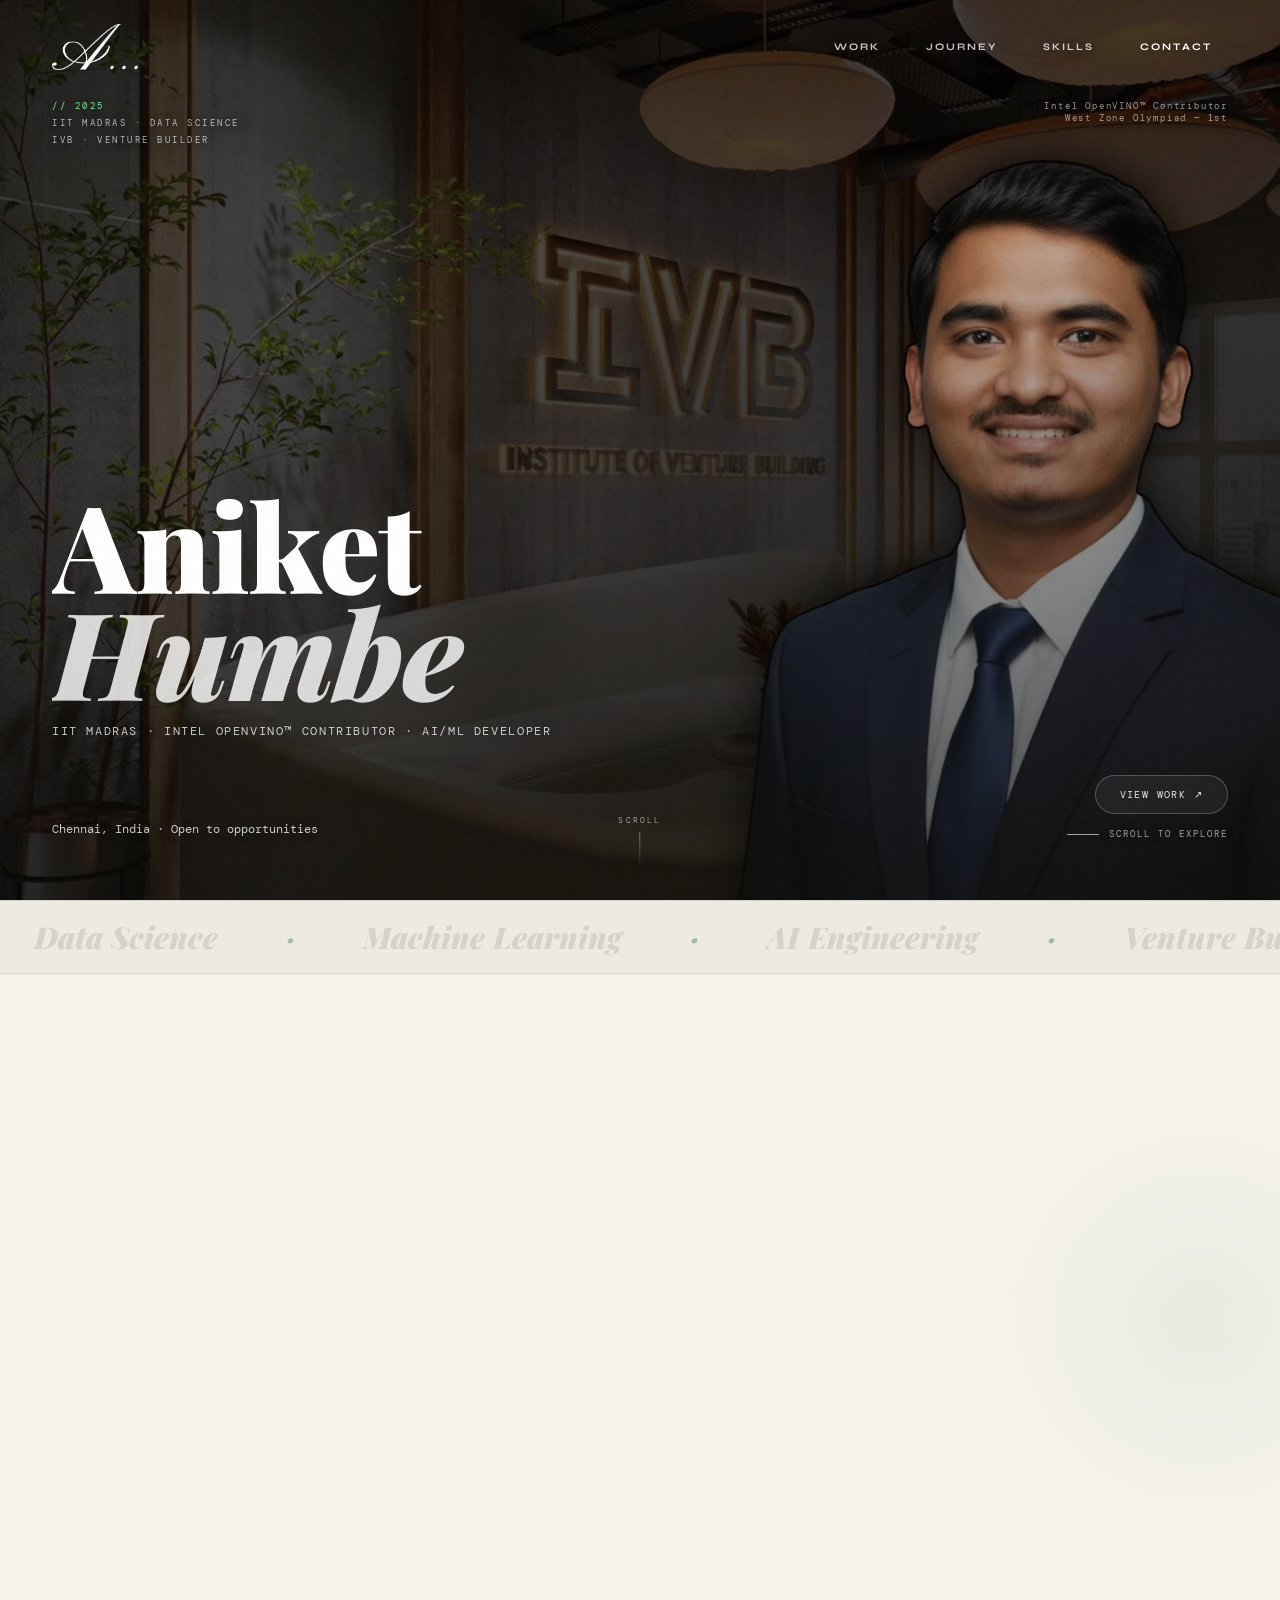
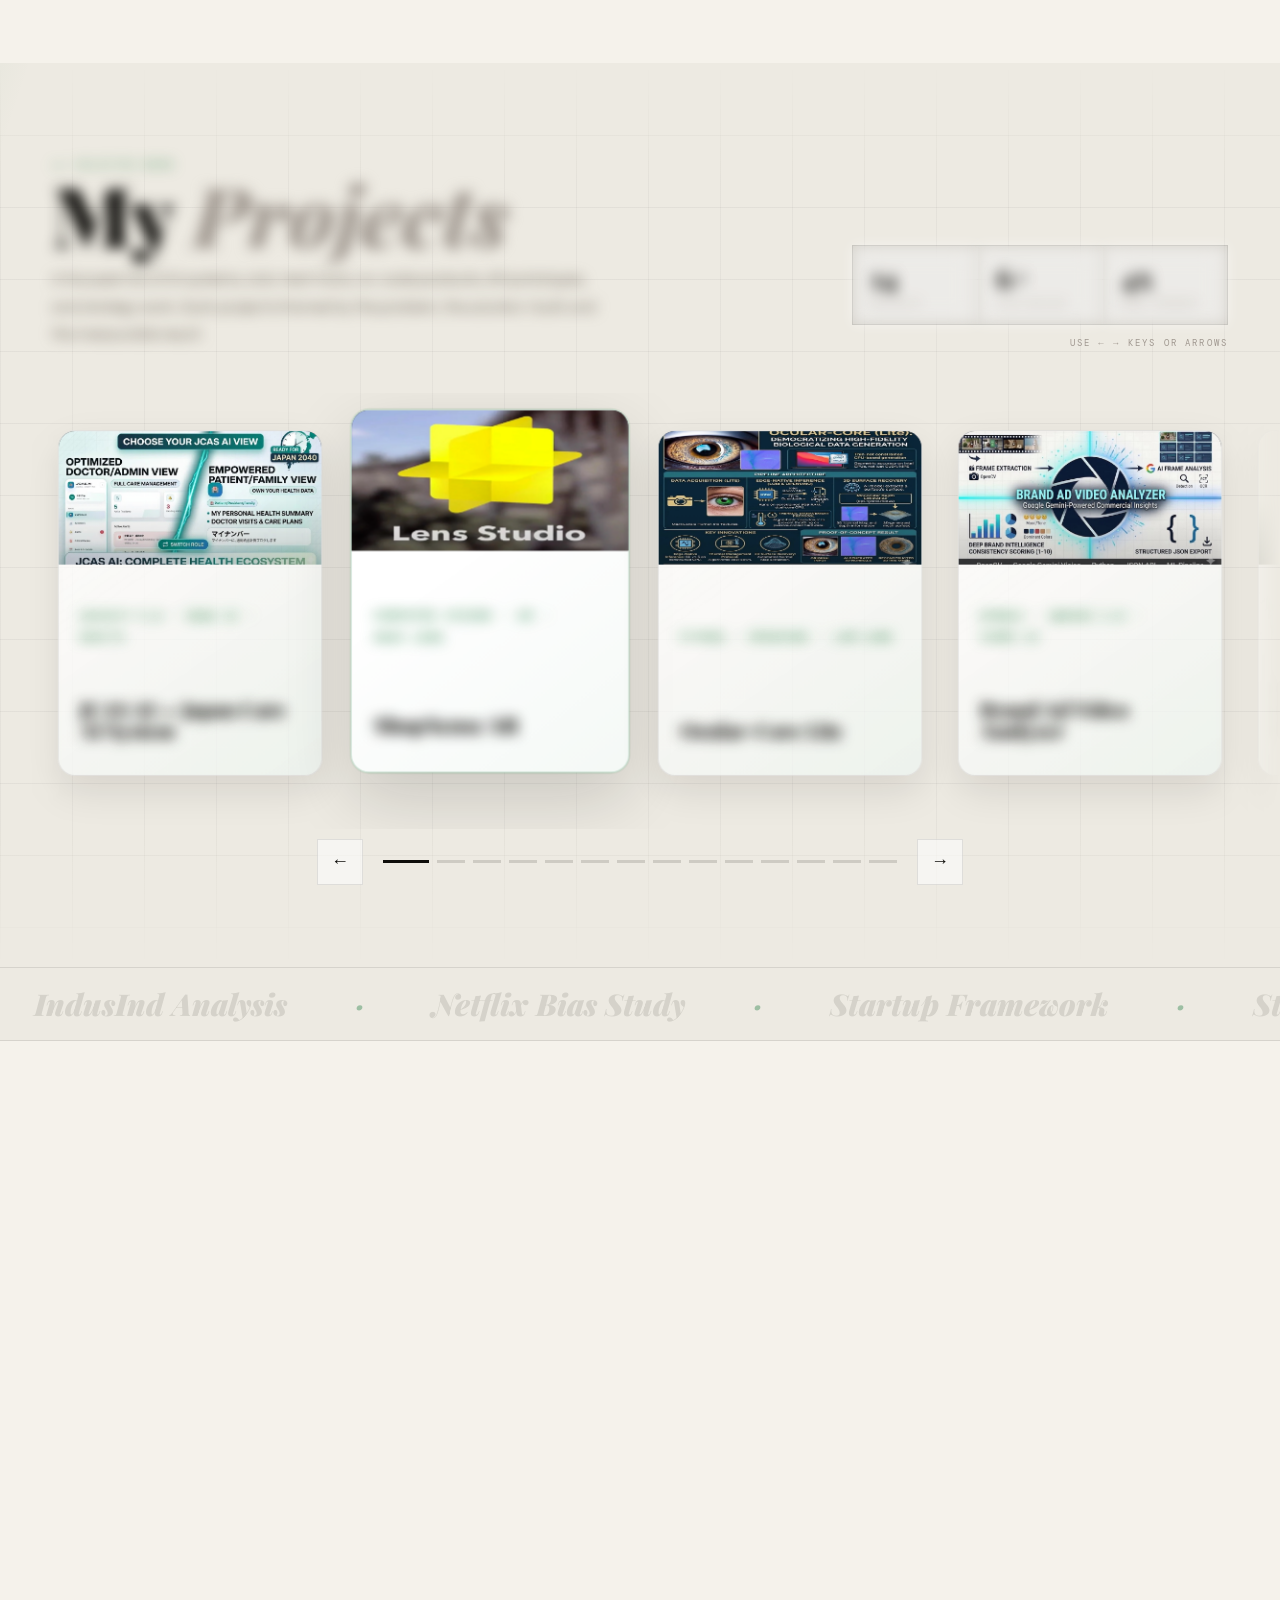
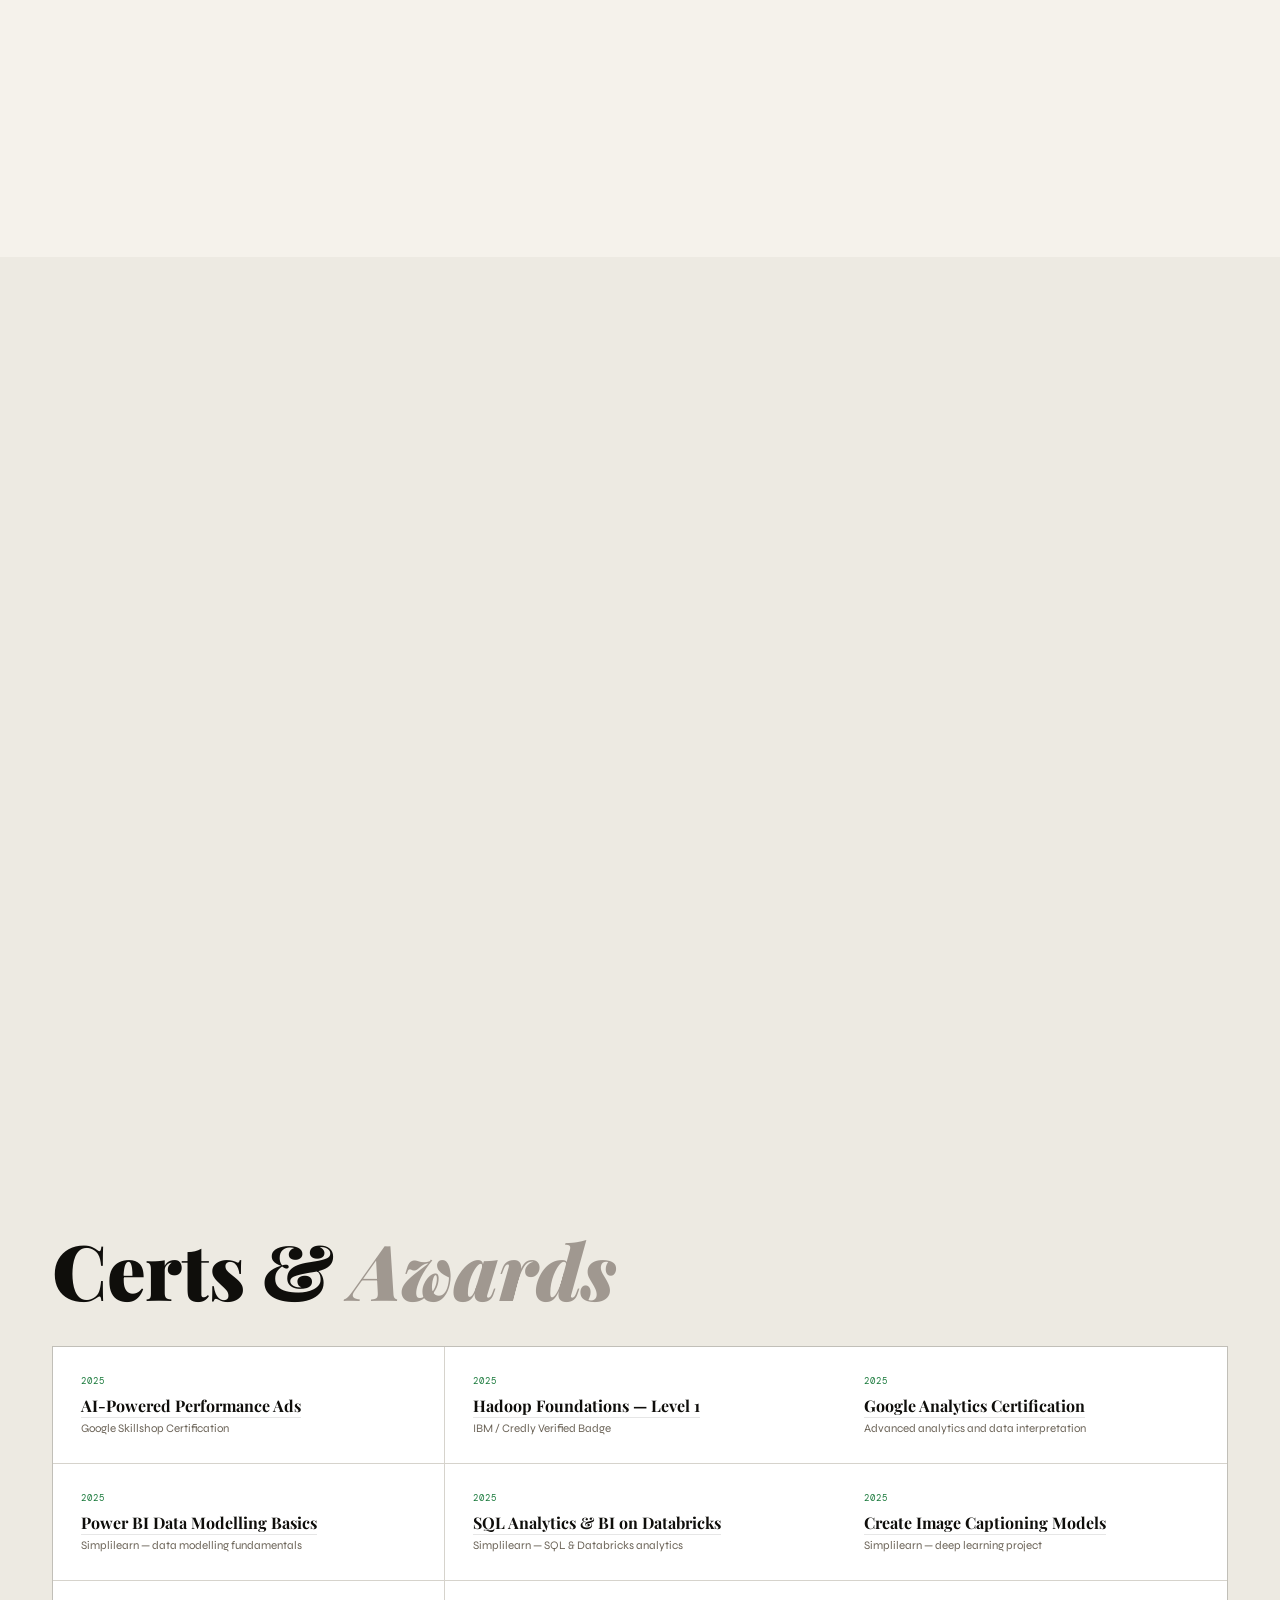
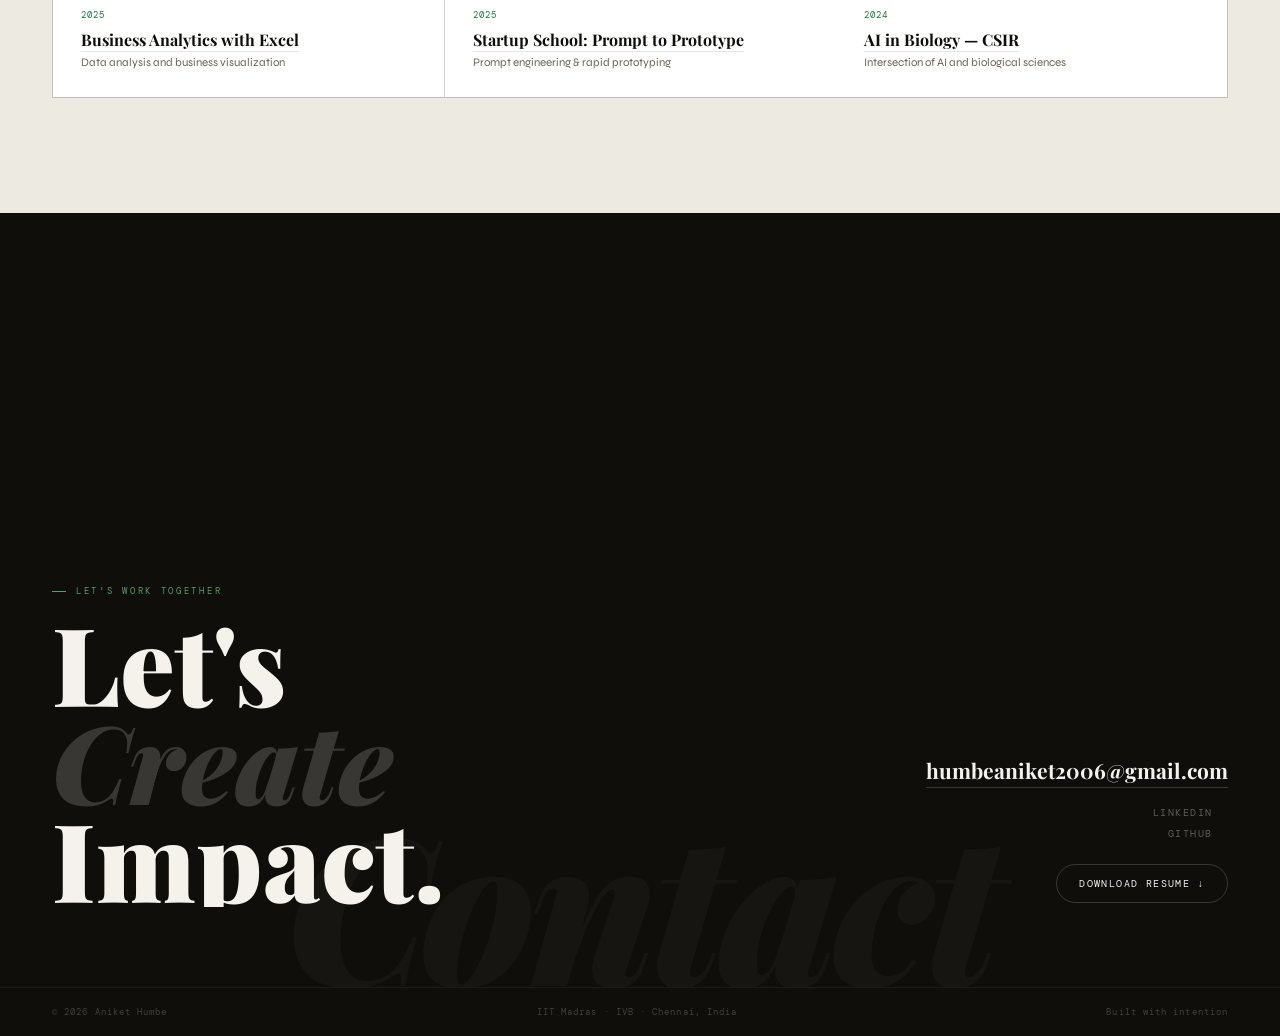
==== index.html @ 3e1cd05e "Update hero to static image" ====
<!DOCTYPE html>
<html lang="en">
<head>
<meta charset="UTF-8"/>
<meta name="viewport" content="width=device-width, initial-scale=1.0"/>
<title>Aniket Humbe — AI/ML Developer</title>
<meta name="google-site-verification" content="29sN_veCHmu4bzgcG_2Z8W852dv-bRSHNLs8kkPaf7M" />
<meta name="description" content="Aniket Humbe — AI/ML developer and Data Science student at IIT Madras, Intel OpenVINO contributor, building edge AI, computer vision, and full-stack systems. Portfolio of 14+ live projects including JCAS AI, Ocular-Core Lite, and CareCore.">
<link rel="canonical" href="https://humbeaniket2006-max.github.io/my-portfolio/">
<meta property="og:type" content="website">
<meta property="og:title" content="Aniket Humbe — AI/ML Developer">
<meta property="og:description" content="IIT Madras · Intel OpenVINO™ Contributor · AI/ML Developer building edge AI, computer vision, and full-stack systems.">
<meta property="og:image" content="https://humbeaniket2006-max.github.io/my-portfolio/assets/logo.png">
<meta property="og:url" content="https://humbeaniket2006-max.github.io/my-portfolio/">
<meta property="og:site_name" content="Aniket Humbe">
<meta name="twitter:card" content="summary_large_image">
<meta name="twitter:title" content="Aniket Humbe — AI/ML Developer">
<meta name="twitter:description" content="IIT Madras · Intel OpenVINO™ Contributor · AI/ML Developer.">
<meta name="twitter:image" content="https://humbeaniket2006-max.github.io/my-portfolio/assets/logo.png">
<link rel="icon" type="image/png" href="assets/logo.png"/>
<link rel="preconnect" href="https://fonts.googleapis.com"/>
<link rel="preconnect" href="https://fonts.gstatic.com" crossorigin/>
<link href="https://fonts.googleapis.com/css2?family=Playfair+Display:ital,wght@0,400;0,700;0,900;1,400;1,700;1,900&family=Syne:wght@300;400;600;700;800&family=DM+Mono:wght@300;400&display=swap" rel="stylesheet"/>
<meta name="google-site-verification" content="29sN_veCHmu4bzgcG_2Z8W852dv-bRSHNLs8kkPaf7M" />
  <style>
*,*::before,*::after{margin:0;padding:0;box-sizing:border-box}
:root{
  --bg:#f5f2eb; --bg2:#edeae2; --fg:#0f0e0b;
  --muted:#6b6357; --muted2:#a09890;
  --accent:#1a7a3c;
  --border:rgba(15,14,11,.1); --card:#fff;
  --serif:'Playfair Display',serif;
  --sans:'Syne',sans-serif;
  --mono:'DM Mono',monospace;
}
html{background:var(--bg);scroll-behavior:smooth}
body{background:var(--bg);color:var(--fg);font-family:var(--sans);-webkit-font-smoothing:antialiased;overflow-x:hidden}
body.loading{overflow:hidden}
a{text-decoration:none;color:inherit}

/* ── CURSOR ── */
#cur-dot{position:fixed;width:7px;height:7px;background:var(--fg);border-radius:50%;pointer-events:none;z-index:9999;transform:translate(-50%,-50%);transition:background .2s,transform .2s}
@media(hover:none),(pointer:coarse){#cur-dot,#cur-ring{display:none}}
#cur-ring{position:fixed;width:36px;height:36px;border:1.5px solid rgba(15,14,11,.22);border-radius:50%;pointer-events:none;z-index:9998;transform:translate(-50%,-50%);transition:width .3s,height .3s,border-color .3s,background .3s}
body.hov #cur-ring{width:56px;height:56px;border-color:rgba(26,122,60,.45);background:rgba(26,122,60,.05)}
body.hov #cur-dot{transform:translate(-50%,-50%) scale(1.4);background:var(--accent)}

/* ── PRELOADER ── */
#preloader{position:fixed;inset:0;z-index:10000;background:var(--fg);display:flex;flex-direction:column;align-items:center;justify-content:center;gap:0}
.pl-name{font-family:var(--serif);font-style:italic;font-size:clamp(38px,6vw,72px);font-weight:900;color:var(--bg);letter-spacing:.02em;animation:pfade .5s .15s both}
.pl-bar-wrap{width:180px;height:1px;background:rgba(245,242,235,.15);margin-top:20px;overflow:hidden;animation:pfade .4s .5s both}
.pl-bar{height:100%;background:var(--bg);width:0%;transition:width .04s linear}
.pl-pct{font-family:var(--mono);font-size:10px;color:rgba(245,242,235,.35);letter-spacing:.25em;margin-top:12px;animation:pfade .4s .6s both}
.pl-wipe{position:absolute;inset:0;background:var(--bg);transform:scaleY(0);transform-origin:bottom}
@keyframes pfade{from{opacity:0;transform:translateY(8px)}to{opacity:1;transform:none}}

/* ── NAV ── */
#nav{position:fixed;top:0;left:0;right:0;z-index:500;display:flex;justify-content:space-between;align-items:center;padding:24px 52px;opacity:0;transition:opacity .6s,background .4s,border-color .4s;border-bottom:1px solid transparent;pointer-events:none}
#nav.vis{opacity:1;pointer-events:all}
#nav.scrolled{background:rgba(245,242,235,.9);backdrop-filter:blur(14px);border-color:var(--border)}
.nav-logo{position:relative;display:inline-flex;align-items:center;width:86px;height:46px;transition:transform .25s}
.nav-logo img{position:absolute;inset:0;display:block;width:100%;height:100%;object-fit:contain;transition:opacity .28s}
.nav-logo .logo-dark{opacity:0}
#nav.scrolled .nav-logo .logo-light{opacity:0}
#nav.scrolled .nav-logo .logo-dark{opacity:1}
.nav-logo:hover{transform:scale(1.04)}
.nav-links{display:flex;gap:14px;align-items:center}
.nav-links a{font-size:10px;letter-spacing:.2em;text-transform:uppercase;font-weight:700;color:rgba(255,255,255,.78);padding:9px 15px;border:1px solid transparent;border-radius:100px;background:transparent;text-shadow:0 1px 12px rgba(0,0,0,.35);transition:background .25s,border-color .25s,color .25s,box-shadow .25s,transform .25s}
#nav.scrolled .nav-links a{color:var(--fg);text-shadow:none}
.nav-links a:hover{background:var(--accent);border-color:var(--accent);color:#fff;box-shadow:0 12px 32px rgba(26,122,60,.24);transform:translateY(-1px)}
#nav.scrolled .nav-links a:hover{background:var(--accent);border-color:var(--accent);color:#fff;box-shadow:0 12px 32px rgba(26,122,60,.24)}
.nav-cta{padding:9px 20px;border:1px solid rgba(255,255,255,.34);border-radius:100px;color:#fff!important;background:rgba(255,255,255,.1);transition:background .25s,border-color .25s,color .25s,box-shadow .25s,transform .25s!important}
#nav.scrolled .nav-cta{border-color:rgba(26,122,60,.3);color:var(--fg)!important;background:rgba(26,122,60,.08)}
.nav-cta:hover{background:var(--accent)!important;border-color:var(--accent)!important;color:#fff!important;box-shadow:0 12px 32px rgba(26,122,60,.24)!important}

/* ── HERO ── */
#hero{position:relative;height:100vh;overflow:hidden}
.hero-visual{position:absolute;inset:0;overflow:hidden}
.h-img{position:absolute;inset:0;width:100%;height:100%;object-fit:cover;object-position:center top;will-change:transform}
.hero-image{display:block}
.h-overlay{position:absolute;inset:0;background:linear-gradient(160deg,rgba(15,14,11,.22) 0%,rgba(15,14,11,.08) 35%,rgba(15,14,11,.48) 70%,rgba(15,14,11,.86) 100%)}
.h-content{position:absolute;inset:0;display:flex;flex-direction:column;justify-content:flex-end;padding:0 52px 60px}
.h-top-row{position:absolute;top:0;left:0;right:0;padding:100px 52px 0;display:flex;justify-content:space-between;align-items:flex-start;pointer-events:none}
.h-tag-left{display:flex;flex-direction:column;gap:5px}
.h-tag-left span{font-size:9px;letter-spacing:.28em;text-transform:uppercase;color:rgba(255,255,255,.68);font-family:var(--mono);text-shadow:0 1px 10px rgba(0,0,0,.45)}
.h-tag-left .acc{color:rgba(125,245,155,.95)}
.h-tag-right{font-family:var(--mono);font-size:9px;color:rgba(255,255,255,.58);letter-spacing:.2em;text-align:right;text-shadow:0 1px 10px rgba(0,0,0,.45)}

.h-main{will-change:transform}
.h-title{font-family:var(--serif);font-weight:900;font-size:clamp(62px,9.5vw,140px);line-height:.88;letter-spacing:-.01em;color:#fff}
.h-line{overflow:hidden;display:block}
.h-li{display:block;transform:translateY(110%);transition:transform 1.1s cubic-bezier(.16,1,.3,1)}
.h-li.in{transform:translateY(0)}
.h-li em{font-style:italic;color:rgba(255,255,255,.82)}
.h-sub{font-size:11.5px;font-family:var(--mono);font-weight:400;color:rgba(255,255,255,.76);letter-spacing:.14em;text-transform:uppercase;margin-top:20px;opacity:0;transform:translateY(10px);text-shadow:0 1px 12px rgba(0,0,0,.45);transition:opacity .8s 1s,transform .8s 1s}
.h-sub.in{opacity:1;transform:none}

.h-bot{display:flex;justify-content:space-between;align-items:flex-end;margin-top:36px;will-change:transform}
.h-desc{font-size:12px;line-height:1.85;color:rgba(255,255,255,.78);max-width:280px;font-family:var(--mono);font-weight:400;text-shadow:0 1px 12px rgba(0,0,0,.45)}
.h-desc strong{color:#fff;font-weight:400}
.h-actions{display:flex;flex-direction:column;align-items:flex-end;gap:14px}
.h-btn{display:inline-flex;align-items:center;gap:9px;padding:12px 24px;border:1px solid rgba(255,255,255,.22);border-radius:100px;font-family:var(--mono);font-size:10px;letter-spacing:.14em;text-transform:uppercase;color:rgba(255,255,255,.9);backdrop-filter:blur(8px);background:rgba(255,255,255,.06);transition:background .3s,border-color .3s,color .3s,transform .25s}
.h-btn:hover{background:var(--accent);border-color:var(--accent);color:#fff;transform:scale(1.04)}
.scroll-cue{font-size:9px;letter-spacing:.22em;text-transform:uppercase;color:rgba(255,255,255,.62);display:flex;align-items:center;gap:10px;font-family:var(--mono);text-shadow:0 1px 10px rgba(0,0,0,.35)}
.scroll-cue::before{content:'';width:32px;height:1px;background:currentColor;animation:sl 2.2s ease-in-out infinite}
@keyframes sl{0%,100%{opacity:.25;transform:scaleX(.4);transform-origin:right}50%{opacity:1;transform:scaleX(1);transform-origin:right}}

/* scroll indicator */
.scroll-ind{position:absolute;bottom:30px;left:50%;transform:translateX(-50%);display:flex;flex-direction:column;align-items:center;gap:7px;opacity:0;animation:siIn .8s 2.4s forwards}
.scroll-ind span{font-size:8px;letter-spacing:.28em;text-transform:uppercase;color:rgba(255,255,255,.58);font-family:var(--mono);text-shadow:0 1px 10px rgba(0,0,0,.35)}
.scroll-ind-line{width:1px;height:38px;background:linear-gradient(to bottom,rgba(255,255,255,.4),transparent);animation:sdrop 2s 2.6s infinite}
@keyframes siIn{from{opacity:0;transform:translateX(-50%) translateY(8px)}to{opacity:1;transform:translateX(-50%)}}
@keyframes sdrop{0%,100%{opacity:.3;transform:scaleY(.45);transform-origin:top}50%{opacity:1;transform:scaleY(1);transform-origin:top}}

/* ── MARQUEE ── */
.marq{overflow:hidden;border-top:1px solid var(--border);border-bottom:1px solid var(--border);padding:16px 0;background:var(--bg2)}
.marq-t{display:flex;width:max-content;animation:mq 25s linear infinite}
.marq.rev .marq-t{animation-direction:reverse}
.marq-item{font-family:var(--serif);font-style:italic;font-size:clamp(17px,2.6vw,30px);font-weight:900;color:rgba(15,14,11,.11);padding:0 34px;white-space:nowrap}
.marq-item.a{color:rgba(26,122,60,.38)}
@keyframes mq{from{transform:translateX(0)}to{transform:translateX(-50%)}}

/* ── UTILS ── */
.sec-tag{font-size:9px;letter-spacing:.3em;text-transform:uppercase;color:var(--accent);display:flex;align-items:center;gap:10px;margin-bottom:14px;font-family:var(--mono)}
.sec-tag::before{content:'';width:14px;height:1px;background:var(--accent)}
.rfade{opacity:0;transform:translateY(20px);transition:opacity .85s ease,transform .85s ease}
.rfade.in{opacity:1;transform:none}
.cr{overflow:hidden;display:block}
.ci{display:block;transform:translateY(110%);transition:transform 1.05s cubic-bezier(.16,1,.3,1)}
.ci.in{transform:translateY(0)}

/* ── ABOUT ── */
#about{padding:115px 52px;display:grid;grid-template-columns:1fr 1.1fr;gap:88px;align-items:center;background:var(--bg)}
.about-big{font-family:var(--serif);font-size:clamp(40px,5.5vw,74px);line-height:.96;font-weight:900;color:var(--fg)}
.about-big em{font-style:italic;color:var(--accent)}
.about-txt{font-size:16px;line-height:1.82;color:var(--muted);font-family:var(--sans);font-weight:300;margin-bottom:22px}
.about-txt strong{color:var(--fg);font-weight:600}
.stats-grid{display:grid;grid-template-columns:1fr 1fr;background:var(--border);gap:1px;border:1px solid var(--border);margin-top:38px}
.sbox{padding:24px 20px;background:var(--card)}
.snum{font-family:var(--serif);font-size:46px;font-weight:900;line-height:1;color:var(--fg)}
.snum em{color:var(--accent);font-style:normal}
.slbl{font-size:9px;letter-spacing:.18em;text-transform:uppercase;color:var(--muted2);margin-top:4px;font-family:var(--mono)}

/* ── PROJECTS (thumbnail carousel) ── */
#proj-wrapper{position:relative;overflow:hidden;background:var(--bg2);padding:96px 52px 82px;color:var(--fg)}
#proj-wrapper::before{content:'';position:absolute;inset:0;background-image:linear-gradient(rgba(15,14,11,.045) 1px,transparent 1px),linear-gradient(90deg,rgba(15,14,11,.035) 1px,transparent 1px);background-size:72px 72px;-webkit-mask-image:linear-gradient(to bottom,transparent,black 13%,black 84%,transparent);mask-image:linear-gradient(to bottom,transparent,black 13%,black 84%,transparent);pointer-events:none}
#proj-wrapper::after{content:'';position:absolute;top:0;bottom:0;left:-35%;width:26%;background:linear-gradient(90deg,transparent,rgba(26,122,60,.1),transparent);transform:skewX(-18deg);animation:projSweep 9s linear infinite;pointer-events:none}
@keyframes projSweep{from{left:-35%}to{left:115%}}
#proj-wrapper .sec-tag{color:var(--accent)}
#proj-wrapper .sec-tag::before{background:var(--accent)}
.proj-hdr{position:relative;z-index:1;margin-bottom:44px;display:flex;justify-content:space-between;align-items:flex-end;gap:42px}
.proj-kicker{font-family:var(--mono);font-size:9px;letter-spacing:.24em;text-transform:uppercase;color:var(--muted2)}
.proj-intro{max-width:560px;margin-top:16px;font-size:15.5px;line-height:1.78;color:var(--muted);font-weight:300}
.proj-stats{display:flex;gap:1px;background:var(--border);border:1px solid var(--border)}
.proj-stat{min-width:124px;padding:16px 18px;background:rgba(255,255,255,.55);backdrop-filter:blur(10px)}
.proj-stat strong{display:block;font-family:var(--serif);font-size:30px;line-height:1;color:var(--fg)}
.proj-stat span{display:block;margin-top:6px;font-family:var(--mono);font-size:8px;letter-spacing:.18em;text-transform:uppercase;color:var(--muted2)}
.proj-hdr h2{font-family:var(--serif);font-size:clamp(42px,6.5vw,96px);font-weight:900;line-height:.88;color:var(--fg)}
.proj-hdr h2 em{font-style:italic;color:var(--muted2)}
.proj-carousel{position:relative;z-index:1;perspective:1200px}
.proj-track-wrap{overflow:hidden;margin:0 -52px;padding:30px 52px 46px;-webkit-mask-image:linear-gradient(90deg,transparent,black 5%,black 95%,transparent);mask-image:linear-gradient(90deg,transparent,black 5%,black 95%,transparent)}
.proj-track{display:flex;gap:24px;transition:transform .72s cubic-bezier(.16,1,.3,1);will-change:transform;align-items:stretch}
.proj-card{flex-shrink:0;width:calc((100% - 72px) / 4);min-width:250px;min-height:360px;border:1px solid rgba(15,14,11,.1);border-radius:18px;background:rgba(255,255,255,.72);padding:0;display:flex;flex-direction:column;justify-content:space-between;position:relative;overflow:hidden;color:var(--muted);box-shadow:0 16px 42px rgba(15,14,11,.1),inset 0 1px 0 rgba(255,255,255,.7);transform:scale(.96) rotateY(-3deg);transform-origin:center;transition:box-shadow .45s,transform .55s cubic-bezier(.16,1,.3,1),border-color .35s,background .35s,color .35s;cursor:pointer}
.proj-card::before{content:'';position:absolute;inset:0;background:linear-gradient(145deg,rgba(255,255,255,.4),transparent 40%,rgba(26,122,60,.08));opacity:.72;pointer-events:none}
.proj-card:hover,.proj-card.active{background:var(--card);border-color:rgba(26,122,60,.25);box-shadow:0 24px 68px rgba(15,14,11,.16),0 0 0 1px rgba(26,122,60,.08);color:var(--muted);transform:translateY(-12px) scale(1.01) rotateY(0)}
.proj-card.active::before{opacity:.58}
/* carousel controls */
.proj-controls{display:flex;align-items:center;justify-content:center;gap:20px;margin-top:10px}
.proj-arrow{width:46px;height:46px;border:1px solid var(--border);background:rgba(255,255,255,.55);color:var(--fg);display:flex;align-items:center;justify-content:center;cursor:pointer;transition:background .2s,border-color .2s,color .2s,transform .2s;font-size:18px;flex-shrink:0}
.proj-arrow:hover{background:var(--fg);border-color:var(--fg);color:var(--bg);transform:translateY(-2px)}
.proj-arrow:disabled{opacity:.3;cursor:default;pointer-events:none}
.proj-dots{display:flex;gap:8px;align-items:center}
.proj-dot{width:28px;height:3px;border-radius:0;background:rgba(15,14,11,.14);border:0;cursor:pointer;transition:background .25s,transform .25s,width .25s}
.proj-dot.active{width:46px;background:var(--fg);transform:none}
.pc-img{position:relative;z-index:1;order:1;aspect-ratio:590/300;width:100%;overflow:hidden;border-radius:0;background:#161616;margin-bottom:0;box-shadow:inset 0 0 0 1px rgba(255,255,255,.08)}
.pc-img img{width:100%;height:100%;display:block;object-fit:cover;object-position:center;transition:transform .55s cubic-bezier(.16,1,.3,1),filter .35s}
.pc-img::after{content:'';position:absolute;inset:0;background:linear-gradient(180deg,transparent 52%,rgba(15,14,11,.2));pointer-events:none}
.pc-img-empty{display:flex;align-items:center;justify-content:center;background:linear-gradient(135deg,#f4f0e7,#dbe6dc);color:var(--accent);font-family:var(--mono);font-size:10px;font-weight:700;letter-spacing:.2em;text-transform:uppercase}
.pc-img-empty span{position:relative;z-index:1;padding:8px 12px;border:1px solid rgba(26,122,60,.22);background:rgba(255,255,255,.42)}
.proj-card:hover .pc-img img,.proj-card.active .pc-img img{transform:scale(1.045);filter:saturate(1.06)}
.pc-num{display:none}
.proj-card:hover .pc-num,.proj-card.active .pc-num{color:#fff;transform:translateX(6px)}
.pc-top{position:relative;z-index:1;order:3;padding:0 22px 24px}
.pc-top h3{font-family:var(--serif);font-size:clamp(19px,1.65vw,27px);font-weight:900;color:var(--fg);margin-bottom:12px;line-height:1.05;transition:color .3s}
.proj-card:hover h3,.proj-card.active h3{color:var(--fg)}
.pc-story{display:none;gap:10px;margin-top:16px}
.pc-line{font-size:11.5px;line-height:1.55;color:inherit;font-family:var(--sans);font-weight:300}
.pc-line strong{display:block;margin-bottom:3px;font-family:var(--mono);font-size:8px;letter-spacing:.18em;text-transform:uppercase;color:var(--accent);font-weight:400}
.proj-card>div:last-child{position:relative;z-index:1;order:2;padding:22px 22px 12px;margin-top:0;border-top:0}
.pc-tags{display:flex;gap:9px;flex-wrap:wrap;margin:0 0 20px}
.ptag{padding:0;border:0;font-size:10px;letter-spacing:.18em;text-transform:uppercase;color:var(--accent);border-radius:0;background:transparent;font-family:var(--mono);font-weight:700;transition:color .25s}
.ptag:not(:last-child)::after{content:'·';margin-left:9px;color:var(--accent)}
.proj-card:hover .ptag,.proj-card.active .ptag{background:transparent;border-color:transparent;color:var(--accent)}
.pc-link{font-size:9px;letter-spacing:.16em;text-transform:uppercase;color:var(--muted2);display:none;align-items:center;gap:7px;transition:color .2s,transform .2s;font-family:var(--mono);margin-right:10px}
.proj-card:hover .pc-link,.proj-card.active .pc-link{color:var(--muted)}
.pc-link:hover{color:var(--accent);transform:translateX(4px)}
.proj-modal{position:fixed;inset:0;z-index:9000;display:none;align-items:flex-start;justify-content:center;padding:28px 3.5vw 54px;background:rgba(15,14,11,.5);backdrop-filter:blur(18px);overflow:auto}
.proj-modal.open{display:flex}
.proj-modal-card{position:relative;width:min(860px,100%);min-height:auto;border-radius:26px;background:var(--card);box-shadow:0 30px 90px rgba(15,14,11,.3);overflow:hidden;color:var(--fg);animation:projModalIn .38s cubic-bezier(.16,1,.3,1)}
@keyframes projModalIn{from{opacity:0;transform:translateY(24px) scale(.98)}to{opacity:1;transform:none}}
.proj-modal-img{height:min(30vh,260px);min-height:190px;position:relative;overflow:hidden;background:var(--fg)}
.proj-modal-img img{width:100%;height:100%;object-fit:cover;display:block}
.proj-modal-img.is-empty{display:none}
.proj-modal-img.is-empty + .proj-modal-body{padding-top:70px}
.proj-modal-img::after{content:'';position:absolute;inset:0;background:linear-gradient(180deg,transparent 42%,rgba(15,14,11,.45) 100%)}
.proj-modal-close{position:absolute;right:18px;top:18px;z-index:2;width:48px;height:48px;border:0;border-radius:50%;background:rgba(15,14,11,.58);color:#fff;font-size:30px;line-height:1;cursor:pointer;transition:background .2s,transform .2s}
.proj-modal-close:hover{background:var(--accent);transform:scale(1.04)}
.proj-modal-body{padding:28px 38px 38px}
.proj-modal-meta{font-family:var(--mono);font-size:11px;line-height:1.4;letter-spacing:.18em;text-transform:uppercase;color:var(--accent);font-weight:700;margin-bottom:14px}
.proj-modal-title{font-family:var(--serif);font-size:clamp(28px,3.6vw,44px);line-height:1;font-weight:900;color:var(--fg);margin-bottom:14px}
.proj-modal-desc{font-size:15.5px;line-height:1.62;color:var(--muted);max-width:760px;margin-bottom:22px}
.proj-modal-section{border-top:1px solid var(--border);padding-top:20px;margin-top:22px}
.proj-modal-label{font-family:var(--mono);font-size:10px;letter-spacing:.18em;text-transform:uppercase;color:var(--muted2);font-weight:700;margin-bottom:16px}
.proj-modal-list{display:grid;gap:16px;list-style:none}
.proj-modal-list li{position:relative;padding-left:48px;font-size:14.5px;line-height:1.5;color:var(--fg)}
.proj-modal-list li::before{content:'';position:absolute;left:0;top:.8em;width:28px;height:3px;border-radius:4px;background:var(--accent)}
.proj-modal-links{display:flex;gap:12px;flex-wrap:wrap}
.proj-modal-links a{padding:9px 14px;border:1px solid rgba(26,122,60,.25);border-radius:100px;font-family:var(--mono);font-size:9px;letter-spacing:.14em;text-transform:uppercase;color:var(--accent);background:rgba(26,122,60,.07);transition:background .2s,border-color .2s,color .2s}
.proj-modal-links a:hover{background:var(--accent);border-color:var(--accent);color:#fff}
body.proj-modal-lock{overflow:hidden}

/* ── JOURNEY ── */
#journey{padding:115px 52px;background:var(--bg)}
.jrn-hdr{display:flex;justify-content:space-between;align-items:flex-end;margin-bottom:64px}
.jrn-h2{font-family:var(--serif);font-size:clamp(40px,6vw,78px);font-weight:900;line-height:.93;color:var(--fg)}
.jrn-h2 em{font-style:italic;color:var(--muted2)}
.jrn-note{font-size:11px;color:var(--muted);font-family:var(--sans);max-width:170px;line-height:1.65;text-align:right}
.jrn-grid{display:grid;grid-template-columns:repeat(3,1fr);gap:1px;background:var(--border);border:1px solid var(--border)}
.jcol{padding:32px 26px;background:var(--bg)}
.jcol-lbl{font-size:9px;letter-spacing:.28em;text-transform:uppercase;color:var(--accent);margin-bottom:24px;padding-bottom:12px;border-bottom:1px solid var(--border);font-family:var(--mono)}
.jitem{padding:16px 0;border-bottom:1px solid rgba(15,14,11,.05);transition:padding-left .25s}
.jitem:hover{padding-left:8px}
.jitem:last-child{border-bottom:none}
.jdate{font-size:9px;color:var(--accent);letter-spacing:.1em;margin-bottom:4px;font-family:var(--mono)}
.jtitle{font-family:var(--serif);font-size:14px;font-weight:700;margin-bottom:4px;color:var(--fg)}
.jsub{font-size:11.5px;color:var(--muted);line-height:1.65;font-family:var(--sans);font-weight:300}

/* ── SKILLS ── */
#skills{padding:115px 52px;background:var(--bg2)}
.sk-h2{font-family:var(--serif);font-size:clamp(40px,6vw,78px);font-weight:900;line-height:.93;margin-bottom:56px;color:var(--fg)}
.sk-h2 em{font-style:italic;color:var(--muted2)}
.sk-row{display:grid;grid-template-columns:200px 1fr 52px;align-items:center;gap:36px;padding:18px 0;border-bottom:1px solid var(--border);transition:padding-left .3s;cursor:default}
.sk-row:first-child{border-top:1px solid var(--border)}
.sk-row:hover{padding-left:10px}
.sk-nm{font-family:var(--serif);font-size:19px;font-weight:700;color:var(--fg);transition:color .25s}
.sk-row:hover .sk-nm{color:var(--accent)}
.sk-bw{height:2px;background:rgba(15,14,11,.08);border-radius:2px;overflow:hidden}
.sk-bf{height:100%;background:linear-gradient(to right,var(--accent),var(--accent2));transform:scaleX(0);transform-origin:left;transition:transform 1.6s cubic-bezier(.16,1,.3,1);border-radius:2px}
.sk-bf.go{transform:scaleX(1)}
.sk-pct{font-family:var(--mono);font-size:11px;color:var(--muted2);text-align:right}

/* ── AWARDS ── */
#awards{padding:0 52px 115px;background:var(--bg2)}
.aw-h2{font-family:var(--serif);font-size:clamp(40px,6vw,78px);font-weight:900;line-height:.93;margin-bottom:0;color:var(--fg)}
.aw-h2 em{font-style:italic;color:var(--muted2)}
.aw-grid{display:grid;grid-template-columns:repeat(3,1fr);gap:1px;background:var(--border);border:1px solid var(--border);margin-top:40px}
.aw{padding:28px;background:var(--card);transition:background .3s}
.aw:hover{background:rgba(26,122,60,.04)}
.aw-yr{font-family:var(--mono);font-size:9px;color:var(--accent);margin-bottom:8px;letter-spacing:.12em}
.aw-nm{font-family:var(--serif);font-size:16px;font-weight:700;margin-bottom:5px;color:var(--fg)}
.aw-sb{font-size:11.5px;color:var(--muted);font-family:var(--sans);font-weight:300}

/* ── CONTACT ── */
#contact{background:var(--fg);min-height:86vh;display:flex;flex-direction:column;justify-content:flex-end;padding:80px 52px;position:relative;overflow:hidden}
.ct-bg-txt{position:absolute;bottom:-50px;left:50%;transform:translateX(-50%);font-family:var(--serif);font-size:clamp(80px,16vw,210px);font-weight:900;font-style:italic;color:rgba(245,242,235,.032);white-space:nowrap;user-select:none;pointer-events:none;letter-spacing:-.03em}
.ct-body{position:relative;z-index:2;display:flex;justify-content:space-between;align-items:flex-end}
.ct-tag{font-size:9px;letter-spacing:.3em;text-transform:uppercase;color:rgba(120,210,135,.72);margin-bottom:16px;display:flex;align-items:center;gap:10px;font-family:var(--mono)}
.ct-tag::before{content:'';width:14px;height:1px;background:rgba(120,210,135,.72)}
.ct-title{font-family:var(--serif);font-size:clamp(50px,8.5vw,126px);font-weight:900;line-height:.9;color:#f5f2eb}
.ct-title em{font-style:italic;color:rgba(245,242,235,.18)}
.ct-right{display:flex;flex-direction:column;align-items:flex-end;gap:16px;padding-bottom:4px}
.ct-email{font-family:var(--serif);font-size:clamp(14px,1.8vw,21px);font-weight:700;color:#f5f2eb;border-bottom:1px solid rgba(245,242,235,.18);padding-bottom:3px;transition:color .25s,border-color .25s}
.ct-email:hover{color:#78d287;border-color:#78d287}
.ct-socials{display:flex;flex-direction:column;align-items:flex-end;gap:8px;margin-top:2px}
.ct-socials a{font-size:10px;letter-spacing:.15em;text-transform:uppercase;color:rgba(245,242,235,.35);display:flex;align-items:center;gap:6px;transition:color .25s;font-family:var(--mono)}
.ct-socials a::after{content:'↗';opacity:0;transition:opacity .2s}
.ct-socials a:hover{color:#78d287}
.ct-socials a:hover::after{opacity:1}
.ct-cv-btn{display:inline-flex;align-items:center;gap:9px;padding:12px 22px;border:1px solid rgba(245,242,235,.18);border-radius:100px;font-family:var(--mono);font-size:10px;letter-spacing:.14em;text-transform:uppercase;color:#f5f2eb;transition:background .25s,border-color .25s,color .25s,transform .25s;margin-top:8px}
.ct-cv-btn:hover{background:#78d287;border-color:#78d287;color:#0f0e0b;transform:scale(1.03)}

footer{padding:18px 52px;display:flex;justify-content:space-between;align-items:center;border-top:1px solid rgba(245,242,235,.06);background:var(--fg)}
footer span{font-size:9px;color:rgba(245,242,235,.22);letter-spacing:.12em;font-family:var(--mono)}

body::after{content:'';position:fixed;inset:0;background-image:url("data:image/svg+xml,%3Csvg viewBox='0 0 200 200' xmlns='http://www.w3.org/2000/svg'%3E%3Cfilter id='n'%3E%3CfeTurbulence type='fractalNoise' baseFrequency='.75' numOctaves='4' stitchTiles='stitch'/%3E%3C/filter%3E%3Crect width='100%25' height='100%25' filter='url(%23n)'/%3E%3C/svg%3E");opacity:.018;pointer-events:none;z-index:9997}

@media(max-width:900px){
  #nav{padding:16px 22px}
  .nav-logo{width:74px;height:40px}
  .nav-links a:not(.nav-cta){display:none}
  .h-content{padding:0 22px 44px}
  .h-top-row{padding:90px 22px 0}
  .h-bot{flex-direction:column;align-items:flex-start;gap:18px}
  #about{grid-template-columns:1fr;padding:72px 22px;gap:36px}
  #proj-wrapper{padding:72px 0 56px}
  .proj-hdr{flex-direction:column;align-items:flex-start;gap:22px}
  .proj-hdr,.proj-track-wrap{padding-left:22px;padding-right:22px}
  .proj-stats{width:100%;grid-template-columns:repeat(3,1fr);display:grid}
  .proj-stat{min-width:0}
  #journey{padding:72px 22px}
  .jrn-hdr{flex-direction:column;align-items:flex-start;gap:12px}
  .jrn-grid{grid-template-columns:1fr}
  #skills{padding:72px 22px}
  .sk-row{grid-template-columns:140px 1fr 46px;gap:16px}
  #awards{padding:0 22px 72px}
  .aw-grid{grid-template-columns:1fr}
  #contact{padding:60px 22px;min-height:auto}
  .ct-body{flex-direction:column;align-items:flex-start;gap:30px}
  .ct-title{font-size:clamp(40px,12vw,126px)}
  footer{padding:14px 22px;flex-direction:column;gap:5px;text-align:center}
  .proj-hdr,.proj-track-wrap{padding-left:16px;padding-right:16px}
  .proj-card{width:min(280px,84vw);min-height:350px}
  .proj-modal{padding:12px 12px 36px}
  .proj-modal-card{border-radius:22px}
  .proj-modal-img{height:28vh;min-height:180px}
  .proj-modal-close{right:14px;top:14px;width:44px;height:44px;font-size:28px}
  .proj-modal-body{padding:24px 22px 32px}
  .proj-modal-meta{font-size:10px;margin-bottom:12px}
  .proj-modal-desc{font-size:15px;margin-bottom:18px}
  .proj-modal-list li{font-size:14px;padding-left:42px}
  .proj-modal-list li::before{width:26px}
}

@media(max-width:480px){
  .h-title{font-size:clamp(48px,14vw,80px)}
  .about-big{font-size:clamp(30px,10vw,50px)}
  .about-txt{font-size:15px;line-height:1.78}
  .jrn-h2{font-size:clamp(30px,10vw,50px)}
  .sk-h2{font-size:clamp(30px,10vw,50px)}
  .aw-h2{font-size:clamp(30px,10vw,50px)}
  .sk-row{grid-template-columns:100px 1fr 40px;gap:10px}
  .sk-nm{font-size:12px}
  .stats-grid{grid-template-columns:1fr}
  .snum{font-size:36px}
}

/* ── CLICKABLE AWARD NAMES ── */
.aw-nm a{color:inherit;text-decoration:none;border-bottom:1px solid var(--border);padding-bottom:1px;transition:color .25s,border-color .25s}
.aw-nm a:hover{color:var(--accent);border-color:var(--accent)}

/* ── FELLOWSHIP CERT LINK ── */
.jcert-link{display:inline-flex;align-items:center;gap:4px;font-size:9px;letter-spacing:.12em;text-transform:uppercase;color:var(--accent);font-family:var(--mono);margin-top:6px;opacity:.75;transition:opacity .2s}
.jcert-link:hover{opacity:1}

/* ── MAGNETIC BUTTON EFFECT ── */
.h-btn,.nav-cta,.ct-cv-btn{transition:all .3s cubic-bezier(.34,1.56,.64,1)}

/* ── TEXT SHIMMER ON HOVER ── */
@keyframes shimmer{0%{background-position:200% center}100%{background-position:-200% center}}

/* ── SCROLL PROGRESS BAR ── */
#scroll-prog{position:fixed;top:0;left:0;width:0%;height:2px;background:linear-gradient(to right,var(--accent),var(--fg));z-index:9999;pointer-events:none;transition:width .1s linear}

/* ── FLOATING PARTICLES ── */
#particles{position:fixed;inset:0;pointer-events:none;z-index:0;overflow:hidden;opacity:0;transition:opacity 1s .5s}
#particles.vis{opacity:1}
.particle{position:absolute;border-radius:50%;background:var(--accent);opacity:.06;animation:float linear infinite}
@keyframes float{0%{transform:translateY(100vh) rotate(0deg);opacity:0}10%{opacity:.06}90%{opacity:.06}100%{transform:translateY(-10vh) rotate(720deg);opacity:0}}

/* ── SECTION ENTRY ANIMATIONS ── */
.sec-reveal{opacity:0;transform:translateY(40px);transition:opacity .9s cubic-bezier(.16,1,.3,1),transform .9s cubic-bezier(.16,1,.3,1)}
.sec-reveal.in{opacity:1;transform:none}
.sec-reveal-left{opacity:0;transform:translateX(-40px);transition:opacity .9s cubic-bezier(.16,1,.3,1),transform .9s cubic-bezier(.16,1,.3,1)}
.sec-reveal-left.in{opacity:1;transform:none}
.sec-reveal-right{opacity:0;transform:translateX(40px);transition:opacity .9s cubic-bezier(.16,1,.3,1),transform .9s cubic-bezier(.16,1,.3,1)}
.sec-reveal-right.in{opacity:1;transform:none}

/* ── SITE-WIDE TEXT MOTION ── */
.text-motion{opacity:0;transform:translateY(18px) rotateX(7deg);filter:blur(7px);transform-origin:left bottom;transition:opacity .85s cubic-bezier(.16,1,.3,1),transform .85s cubic-bezier(.16,1,.3,1),filter .85s ease;transition-delay:var(--tm-delay,0ms);will-change:opacity,transform,filter}
.text-motion.in{opacity:1;transform:none;filter:blur(0)}
.motion-headline.in em{display:inline-block;animation:softItalicDrift 5.8s ease-in-out infinite}
.text-group-motion{transition:transform .35s cubic-bezier(.16,1,.3,1)}
.text-group-motion:hover{transform:translateY(-3px)}
.text-group-motion:hover .text-motion.in{transform:translateY(-1px)}
@keyframes softItalicDrift{0%,100%{transform:translateY(0)}50%{transform:translateY(-4px)}}

/* ── STAGGER DELAYS ── */
.delay-1{transition-delay:.1s!important}
.delay-2{transition-delay:.2s!important}
.delay-3{transition-delay:.3s!important}
.delay-4{transition-delay:.4s!important}
.delay-5{transition-delay:.5s!important}
.delay-6{transition-delay:.6s!important}

/* ── ABOUT SECTION ENHANCED ── */
#about{position:relative;overflow:hidden}
#about::before{content:'';position:absolute;right:-120px;top:50%;transform:translateY(-50%);width:400px;height:400px;background:radial-gradient(circle,rgba(26,122,60,.06) 0%,transparent 70%);pointer-events:none}

/* ── STAT BOX COUNTER ANIMATION ── */
.snum{transition:color .3s}
.sbox:hover .snum{color:var(--accent)}
.sbox{transition:background .3s,transform .3s,box-shadow .3s;cursor:default}
.sbox:hover{transform:translateY(-3px);box-shadow:0 12px 32px rgba(26,122,60,.12)}

/* ── JOURNEY ITEM ENHANCED ── */
.jitem{position:relative}
.jitem::before{content:'';position:absolute;left:0;top:0;bottom:0;width:2px;background:var(--accent);transform:scaleY(0);transform-origin:top;transition:transform .4s cubic-bezier(.16,1,.3,1)}
.jitem:hover::before{transform:scaleY(1)}
.jitem:hover .jtitle{color:var(--accent)}
.jtitle{transition:color .25s}

/* ── PROJ CARD SHIMMER LINE ── */
/* ── PROJ CARD SHIMMER LINE ── */
.proj-card::after{
  content:'';
  position:absolute;
  inset:0;
  background:linear-gradient(135deg,transparent 40%,rgba(26,122,60,.055) 50%,transparent 60%);
  background-size:200% 200%;
  opacity:0;
  transition:opacity .3s;
  pointer-events: none; /* <-- Add this line */
}.proj-card:hover::after{opacity:1;animation:cardShimmer .7s ease}
@keyframes cardShimmer{from{background-position:200% 200%}to{background-position:-200% -200%}}

/* ── MARQUEE PAUSE ON HOVER ── */
.marq-t{animation:mq 25s linear infinite}
.marq:hover .marq-t{animation-play-state:paused}
.marq.rev .marq-t{animation-direction:reverse}
@keyframes mq{from{transform:translateX(0)}to{transform:translateX(-50%)}}

/* ── AWARD BOX ENHANCED ── */
.aw{position:relative;overflow:hidden}
.aw::before{content:'';position:absolute;left:0;top:0;width:3px;height:0;background:linear-gradient(to bottom,var(--accent),var(--fg));transition:height .4s cubic-bezier(.16,1,.3,1)}
.aw:hover::before{height:100%}

/* ── SKILL METER NUMBER HOVER ── */
.sk-pct{transition:color .3s}
.sk-row:hover .sk-pct{color:var(--accent)}

/* ── CONTACT SOCIAL LINK ARROW SLIDE ── */
.ct-socials a{overflow:hidden;position:relative}
.ct-socials a span.arrow{display:inline-block;transition:transform .25s cubic-bezier(.16,1,.3,1)}
.ct-socials a:hover span.arrow{transform:translate(3px,-3px)}

/* ── NAV HAMBURGER MOBILE ── */
#nav-toggle{display:none;background:none;border:none;cursor:pointer;padding:8px;z-index:600}
#nav-toggle span{display:block;width:22px;height:1.5px;background:currentColor;margin:5px 0;transition:all .3s}
#nav-mobile{display:none;position:fixed;inset:0;background:var(--fg);z-index:550;flex-direction:column;align-items:center;justify-content:center;gap:32px;opacity:0;transition:opacity .4s}
#nav-mobile.open{opacity:1}
#nav-mobile a{font-family:var(--serif);font-size:clamp(28px,6vw,48px);font-weight:900;color:var(--bg);font-style:italic;letter-spacing:-.01em;transition:color .2s}
#nav-mobile a:hover{color:rgba(26,122,60,.8)}
@media(max-width:900px){
  #nav-toggle{display:block;color:rgba(255,255,255,.8)}
  #nav.scrolled #nav-toggle{color:var(--fg)}
  .nav-links{display:none}
  #nav-mobile{display:flex}
  #nav-mobile:not(.open){pointer-events:none}
}

/* ── HERO SCROLL CUE BOUNCE ── */
.scroll-ind-line{animation:sdrop 2s 2.6s infinite}
@keyframes sdrop{0%,100%{opacity:.3;transform:scaleY(.45);transform-origin:top}50%{opacity:1;transform:scaleY(1);transform-origin:top}}

/* ── HERO TITLE GRADIENT ON LOAD ── */
@keyframes titleReveal{from{opacity:0;filter:blur(8px);transform:translateY(20px)}to{opacity:1;filter:blur(0);transform:none}}

/* ── BACKGROUND GRADIENT MESH ── */
body::before{content:'';position:fixed;inset:0;background:radial-gradient(ellipse 60% 40% at 20% 80%,rgba(26,122,60,.04) 0%,transparent 60%),radial-gradient(ellipse 40% 60% at 80% 20%,rgba(125,143,106,.045) 0%,transparent 60%);pointer-events:none;z-index:0}

/* ── PROJ CAROUSEL MOBILE ── */
@media(max-width:900px){
  #proj-wrapper{padding:60px 22px 52px}
  .proj-track-wrap{margin:0 -22px;padding:24px 22px 40px;-webkit-mask-image:none;mask-image:none}
  .proj-card{width:calc((100% - 24px) / 2)!important;min-width:200px}
}
@media(max-width:600px){
  #proj-wrapper{padding:60px 16px 48px}
  .proj-hdr{gap:28px}
  .proj-track-wrap{margin:0 -16px;padding:22px 16px 38px}
  .proj-stats{grid-template-columns:1fr}
  .proj-card{width:100%!important}
}
@media(prefers-reduced-motion:reduce){
  #proj-wrapper::after{animation:none}
  .proj-track,.proj-card,.text-motion,.text-group-motion{transition:none}
  .motion-headline.in em{animation:none}
}
</style>
<script type="application/ld+json">
{
  "@context": "https://schema.org",
  "@type": "Person",
  "name": "Aniket Humbe",
  "jobTitle": "AI/ML Developer",
  "url": "https://humbeaniket2006-max.github.io/my-portfolio/",
  "image": "https://humbeaniket2006-max.github.io/my-portfolio/assets/logo.png",
  "email": "mailto:humbeaniket2006@gmail.com",
  "alumniOf": [
    { "@type": "CollegeOrUniversity", "name": "Indian Institute of Technology Madras" },
    { "@type": "CollegeOrUniversity", "name": "Institute of Venture Building" }
  ],
  "knowsAbout": ["Data Science", "Machine Learning", "Computer Vision", "Edge AI", "Intel OpenVINO"],
  "sameAs": [
    "https://www.linkedin.com/in/aniket-ankush-humbe-26124b384/",
    "https://github.com/humbeaniket2006-max"
  ]
}
</script>
<script type="application/ld+json">
{
  "@context": "https://schema.org",
  "@type": "ItemList",
  "itemListElement": [
    {
      "@type": "ListItem",
      "position": 1,
      "item": {
        "@type": "CreativeWork",
        "name": "JCAS AI — Japan Care AI System",
        "description": "Built a Japan-specific elderly care AI system combining health monitoring, caregiver workflow automation, and family notifications.",
        "url": "https://humbeaniket2006-max.github.io/JCAS_AI/"
      }
    },
    {
      "@type": "ListItem",
      "position": 2,
      "item": {
        "@type": "CreativeWork",
        "name": "ShopSense AR",
        "description": "Designed an AR shopping experience that overlays product recommendations using computer vision."
      }
    },
    {
      "@type": "ListItem",
      "position": 3,
      "item": {
        "@type": "CreativeWork",
        "name": "Ocular-Core Lite",
        "description": "Optimised Stable Diffusion image generation for Intel CPUs using OpenVINO FP16 quantisation and LCM-LoRA.",
        "url": "https://github.com/humbeaniket2006-max/Ocular_Core_Lite"
      }
    },
    {
      "@type": "ListItem",
      "position": 4,
      "item": {
        "@type": "CreativeWork",
        "name": "Brand Ad Video Analyzer",
        "description": "Built an automated analyser using OpenCV and Gemini 2.0 Flash Lite for video-based brand detection.",
        "url": "https://humbeaniket2006-max.github.io/Brand_Ad_Video_Analyzer/"
      }
    },
    {
      "@type": "ListItem",
      "position": 5,
      "item": {
        "@type": "CreativeWork",
        "name": "CareCore — Senior Living Digital Health Platform",
        "description": "Built a full-stack senior care platform with JWT auth, a 9-entity MongoDB model, and a live EHMR dashboard.",
        "url": "https://humbeaniket2006-max.github.io/EHMR/"
      }
    },
    {
      "@type": "ListItem",
      "position": 6,
      "item": {
        "@type": "CreativeWork",
        "name": "AEO/GEO Sales Agent",
        "description": "Developed a 7-stage AI sales pipeline that audits AI search visibility, generates pitch decks, and drafts outreach.",
        "url": "https://aeo-geosalesagent-dfdfr4rmksn56bbpuuvty7.streamlit.app/"
      }
    },
    {
      "@type": "ListItem",
      "position": 7,
      "item": {
        "@type": "CreativeWork",
        "name": "Business Strategy Analyser",
        "description": "Built an AI strategy tool using Claude API with SWOT, Porter's Five Forces, and PTCF frameworks."
      }
    },
    {
      "@type": "ListItem",
      "position": 8,
      "item": {
        "@type": "CreativeWork",
        "name": "Stock Forecaster",
        "description": "Built an ensemble regression model using time-series data, technical indicators, and IndusInd Bank analysis."
      }
    },
    {
      "@type": "ListItem",
      "position": 9,
      "item": {
        "@type": "CreativeWork",
        "name": "SubTracker",
        "description": "Built a no-code subscription manager on Bubble.io with spending tracking and renewal reminders.",
        "url": "https://humbeaniket2006-18289.bubbleapps.io/version-test/login"
      }
    },
    {
      "@type": "ListItem",
      "position": 10,
      "item": {
        "@type": "CreativeWork",
        "name": "DeskFlow",
        "description": "Built a Bubble.io task management platform with boards, priority tagging, and workflow automation.",
        "url": "https://humbeaniket2006-66016.bubbleapps.io/version-test"
      }
    },
    {
      "@type": "ListItem",
      "position": 11,
      "item": {
        "@type": "CreativeWork",
        "name": "MSME Data Index",
        "description": "Built a Python scraper plus Gemini scoring pipeline for government datasets.",
        "url": "https://humbeaniket2006-max.github.io/MSME-Data-Index/"
      }
    },
    {
      "@type": "ListItem",
      "position": 12,
      "item": {
        "@type": "CreativeWork",
        "name": "CyberShield",
        "description": "Built a security app with threat detection, monitoring dashboards, and parental controls.",
        "url": "https://lovable.dev/projects/19a18a87-a751-4404-a5f2-422c5c1dbde7"
      }
    },
    {
      "@type": "ListItem",
      "position": 13,
      "item": {
        "@type": "CreativeWork",
        "name": "OOHO Build vs Buy",
        "description": "Led a case study evaluating vendors, year-wise costs, exit clauses, and contract risk.",
        "url": "https://docs.google.com/spreadsheets/d/1OzKuAGhpYrolEEfIfbINNh3IFXDon0Z5nqAllidDF_Y/edit"
      }
    },
    {
      "@type": "ListItem",
      "position": 14,
      "item": {
        "@type": "CreativeWork",
        "name": "SuryaGrid",
        "description": "Built a smart solar panel system using IoT sensors and automated dust-cleaning actuators."
      }
    }
  ]
}
</script>
</head>
<body class="loading">
<div id="scroll-prog"></div>
<div id="particles" aria-hidden="true"></div>
<div id="cur-dot"></div>
<div id="cur-ring"></div>

<!-- PRELOADER -->
<div id="preloader">
  <div class="pl-name">Aniket Humbe</div>
  <div class="pl-bar-wrap"><div class="pl-bar" id="plbar"></div></div>
  <div class="pl-pct" id="plpct">0%</div>
  <div class="pl-wipe" id="plwipe"></div>
</div>

<!-- NAV -->
<nav id="nav">
  <a href="#hero" class="nav-logo" aria-label="Aniket Humbe home">
    <img class="logo-light" src="assets/logo.png" alt="Aniket Humbe logo">
    <img class="logo-dark" src="assets/logo-black.png" alt="" aria-hidden="true">
  </a>
  <button id="nav-toggle" aria-label="Open menu">
    <span></span><span></span><span></span>
  </button>
  <div id="nav-mobile">
    <a href="#about" onclick="closeMobileNav()">About</a>
    <a href="#proj-wrapper" onclick="closeMobileNav()">Work</a>
    <a href="#journey" onclick="closeMobileNav()">Journey</a>
    <a href="#skills" onclick="closeMobileNav()">Skills</a>
    <a href="#contact" onclick="closeMobileNav()">Contact</a>
  </div>
  <div class="nav-links">
    <a href="#proj-wrapper">Work</a>
    <a href="#journey">Journey</a>
    <a href="#skills">Skills</a>
    <a href="#contact" class="nav-cta">Contact</a>
  </div>
</nav>

<!-- ══ HERO ══ -->
<section id="hero">
  <div class="hero-visual">
    <img id="hImg" class="h-img hero-image" src="assets/hero-image.jpg" alt="Aniket Humbe hero portrait">
  </div>
  <div class="h-overlay"></div>

  <!-- subtle ambient top info - parallax layer 1 (slowest) -->
  <div class="h-top-row" id="hLayer1">
    <div class="h-tag-left">
      <span class="acc">// 2025</span>
      <span>IIT Madras · Data Science</span>
      <span>IVB · Venture Builder</span>
    </div>
    <div class="h-tag-right">Intel OpenVINO™ Contributor<br/>West Zone Olympiad — 1st</div>
  </div>

  <div class="h-content">
    <!-- Main title - parallax layer 2 -->
    <div class="h-main" id="hLayer2">
      <h1 class="h-title">
        <span class="h-line"><span class="h-li" id="hL1">Aniket</span></span>
        <span class="h-line"><span class="h-li" id="hL2"><em>Humbe</em></span></span>
      </h1>
      <div class="h-sub" id="hSub">IIT Madras · Intel OpenVINO™ Contributor · AI/ML Developer</div>
    </div>

    <!-- Bottom row - parallax layer 3 -->
    <div class="h-bot" id="hLayer3">
      <div class="h-desc">
       <!-- <strong>IIT Madras</strong> + <strong>IVB</strong> — building scalable AI<br/>solutions for real-world impact.<br/> -->
        <span style="margin-top:6px;display:block">Chennai, India · Open to opportunities</span> 
      </div>
      <div class="h-actions">
        <a href="#proj-wrapper" class="h-btn">View Work ↗</a>
        <div class="scroll-cue">Scroll to explore</div>
      </div>
    </div>
  </div>

  <div class="scroll-ind">
    <span>Scroll</span>
    <div class="scroll-ind-line"></div>
  </div>
</section>

<!-- MARQUEE 1 -->
<div class="marq">
  <div class="marq-t">
    <span class="marq-item">Data Science</span><span class="marq-item a">·</span><span class="marq-item">Machine Learning</span><span class="marq-item a">·</span><span class="marq-item">AI Engineering</span><span class="marq-item a">·</span><span class="marq-item">Venture Builder</span><span class="marq-item a">·</span><span class="marq-item">Intel OpenVINO™</span><span class="marq-item a">·</span><span class="marq-item">Hackathon Winner</span><span class="marq-item a">·</span><span class="marq-item">IIT Madras</span><span class="marq-item a">·</span><span class="marq-item">West Zone Olympiad</span><span class="marq-item a">·</span><span class="marq-item">Data Science</span><span class="marq-item a">·</span><span class="marq-item">Machine Learning</span><span class="marq-item a">·</span><span class="marq-item">AI Engineering</span><span class="marq-item a">·</span><span class="marq-item">Venture Builder</span><span class="marq-item a">·</span><span class="marq-item">Intel OpenVINO™</span><span class="marq-item a">·</span><span class="marq-item">Hackathon Winner</span><span class="marq-item a">·</span><span class="marq-item">IIT Madras</span><span class="marq-item a">·</span><span class="marq-item">West Zone Olympiad</span><span class="marq-item a">·</span>
  </div>
</div>

<!-- ABOUT -->
<section id="about">
  <div>
    <div class="sec-tag rfade">About</div>
    <div class="about-big sec-reveal-left">
      <span class="cr"><span class="ci">Building the</span></span>
      <span class="cr"><span class="ci"><em>future,</em></span></span>
      <span class="cr"><span class="ci">one model</span></span>
      <span class="cr"><span class="ci">at a time.</span></span>
    </div>
  </div>
  <div>
    <p class="about-txt sec-reveal delay-2">I'm <strong>Aniket Humbe</strong> — a Data Science student at <strong>IIT Madras</strong> and entrepreneurship student at the <strong>Institute of Venture Building</strong>. I build AI systems that solve real problems, from edge-optimized computer vision to conversational AI on national government platforms.</p>
    <p class="about-txt sec-reveal delay-3">An <strong>Intel OpenVINO™ contributor</strong>, West Zone <strong>Olympiad Ranker (1st, International Rank 15)</strong>, and two-time <strong>hackathon winner</strong>.</p>
    <div class="stats-grid sec-reveal delay-3">
      <div class="sbox"><div class="snum">6<em>+</em></div><div class="slbl">Live Projects</div></div>
      <div class="sbox"><div class="snum">2<em>×</em></div><div class="slbl">Hackathon Wins</div></div>
      <div class="sbox" style="border-top:1px solid var(--border)"><div class="snum">1<em>st</em></div><div class="slbl">West Zone Olympiad</div></div>
      <div class="sbox" style="border-top:1px solid var(--border)"><div class="snum">15<em>th</em></div><div class="slbl">International Rank CS</div></div>
    </div>
  </div>
</section>

<!-- HORIZONTAL PROJECTS -->
<div id="proj-wrapper">
  <div class="proj-hdr">
    <div>
      <div class="sec-tag" style="margin-bottom:6px">Selected Work</div>
      <h2>My <em>Projects</em></h2>
      <p class="proj-intro">A focused mix of AI systems, civic-tech tools, no-code products, AR prototypes, and strategy work. Each project is framed by the problem, the solution I built, and the measurable result.</p>
    </div>
    <div>
      <div class="proj-stats">
        <div class="proj-stat"><strong>14</strong><span>Projects</span></div>
        <div class="proj-stat"><strong>6+</strong><span>Live Builds</span></div>
        <div class="proj-stat"><strong>4x</strong><span>Edge Speedup</span></div>
      </div>
      <div class="proj-kicker" style="margin-top:12px;text-align:right">Use ← → keys or arrows</div>
    </div>
  </div>
  <div class="proj-carousel">
    <div class="proj-track-wrap">
      <div class="proj-track" id="projtrack">
        <div class="proj-card">
          <div class="pc-img"><img src="assets/preview (1).jpeg" alt="JCAS AI preview"></div>
          <div class="pc-top"><div class="pc-num">00</div><h3>JCAS AI — Japan Care AI System</h3><div class="pc-story"><p class="pc-line"><strong>Problem</strong>Japan faces a critical caregiving shortage, with Kaigo Hoken covering millions and demand exceeding available caregivers.</p><p class="pc-line"><strong>Solution</strong>Built a Japan-specific elderly care AI system combining health monitoring, caregiver workflow automation, and family notifications.</p><p class="pc-line"><strong>Result</strong>Designed as a pre-application Society 5.0 project aligned with Japan's aging population challenge.</p></div></div>
          <div><div class="pc-tags"><span class="ptag">Society 5.0</span><span class="ptag">Edge AI</span><span class="ptag">Health</span></div><a href="https://humbeaniket2006-max.github.io/JCAS_AI/" target="_blank" class="pc-link">Live App ↗</a></div>
        </div>
        <div class="proj-card">
          <div class="pc-img"><img src="assets/preview.jpeg" alt="ShopSense AR preview"></div>
          <div class="pc-top"><div class="pc-num">01</div><h3>ShopSense AR</h3><div class="pc-story"><p class="pc-line"><strong>Problem</strong>In-store shoppers lack instant product context and recommendations at the shelf.</p><p class="pc-line"><strong>Solution</strong>Designed an AR shopping experience that overlays product recommendations using computer vision.</p><p class="pc-line"><strong>Result</strong>Selected as a finalist at the American Center Innovation Challenge with Snap Inc. and TheNeural.ai.</p></div></div>
          <div><div class="pc-tags"><span class="ptag">Computer Vision</span><span class="ptag">AR</span><span class="ptag">Snap Lens</span></div></div>
        </div>
        <div class="proj-card">
          <div class="pc-img"><img src="assets/preview (2).jpeg" alt="Ocular-Core Lite preview"></div>
          <div class="pc-top"><div class="pc-num">02</div><h3>Ocular-Core Lite</h3><div class="pc-story"><p class="pc-line"><strong>Problem</strong>Generative AI image pipelines often need GPUs, limiting edge deployment.</p><p class="pc-line"><strong>Solution</strong>Optimised Stable Diffusion image generation for Intel CPUs using OpenVINO FP16 quantisation and LCM-LoRA.</p><p class="pc-line"><strong>Result</strong>Achieved 3x faster inference than baseline PyTorch for GPU-free generation.</p></div></div>
          <div><div class="pc-tags"><span class="ptag">Python</span><span class="ptag">OpenVINO</span><span class="ptag">LCM-LoRA</span></div><a href="https://github.com/humbeaniket2006-max/Ocular_Core_Lite" target="_blank" class="pc-link">GitHub ↗</a><a href="https://github.com/openvinotoolkit/openvino/pulls" target="_blank" class="pc-link">Intel PR ↗</a></div>
        </div>
        <div class="proj-card">
          <div class="pc-img"><img src="assets/preview (3).jpeg" alt="Brand Ad Video Analyzer preview"></div>
          <div class="pc-top"><div class="pc-num">03</div><h3>Brand Ad Video Analyzer</h3><div class="pc-story"><p class="pc-line"><strong>Problem</strong>Marketing teams manually audit ad footage for brand visibility and sentiment.</p><p class="pc-line"><strong>Solution</strong>Built an automated analyser using OpenCV and Gemini 2.0 Flash Lite for video-based brand detection.</p><p class="pc-line"><strong>Result</strong>Reduces manual ad review time by about 80%.</p></div></div>
          <div><div class="pc-tags"><span class="ptag">OpenCV</span><span class="ptag">Gemini 2.0</span><span class="ptag">Video AI</span></div><a href="https://humbeaniket2006-max.github.io/Brand_Ad_Video_Analyzer/" target="_blank" class="pc-link">Live Demo ↗</a></div>
        </div>
        <div class="proj-card">
          <div class="pc-img pc-img-empty" aria-label="CareCore has no thumbnail"><span>No thumbnail</span></div>
          <div class="pc-top"><div class="pc-num">04</div><h3>CareCore — Senior Living Digital Health Platform</h3><div class="pc-story"><p class="pc-line"><strong>Problem</strong>Ageing populations need coordinated digital health records across patients, caregivers, and doctors.</p><p class="pc-line"><strong>Solution</strong>Built a full-stack senior care platform with JWT auth, a 9-entity MongoDB model, and a live EHMR dashboard.</p><p class="pc-line"><strong>Result</strong>Deployed backend and frontend as a production-ready digital health demo.</p></div></div>
          <div><div class="pc-tags"><span class="ptag">Express.js</span><span class="ptag">MongoDB</span><span class="ptag">JWT Auth</span></div><a href="https://humbeaniket2006-max.github.io/EHMR/" target="_blank" class="pc-link">Live Demo ↗</a></div>
        </div>
        <div class="proj-card">
          <div class="pc-img"><img src="assets/preview (4).jpeg" alt="AEO GEO Sales Agent preview"></div>
          <div class="pc-top"><div class="pc-num">05</div><h3>AEO/GEO Sales Agent</h3><div class="pc-story"><p class="pc-line"><strong>Problem</strong>Sales teams spend hours researching prospects and preparing company-specific AI visibility pitches.</p><p class="pc-line"><strong>Solution</strong>Developed a 7-stage AI sales pipeline that audits AI search visibility, generates pitch decks, and drafts outreach.</p><p class="pc-line"><strong>Result</strong>Reduced sales research time from 4 hours to under 10 minutes per prospect.</p></div></div>
          <div><div class="pc-tags"><span class="ptag">Streamlit</span><span class="ptag">Groq</span><span class="ptag">Sales AI</span></div><a href="https://aeo-geosalesagent-dfdfr4rmksn56bbpuuvty7.streamlit.app/" target="_blank" class="pc-link">Live App ↗</a></div>
        </div>
        <div class="proj-card">
          <div class="pc-img"><img src="assets/preview (5).jpeg" alt="Business Strategy Analyser preview"></div>
          <div class="pc-top"><div class="pc-num">06</div><h3>Business Strategy Analyser</h3><div class="pc-story"><p class="pc-line"><strong>Problem</strong>SMEs and early-stage teams need structured strategy analysis without slow consulting cycles.</p><p class="pc-line"><strong>Solution</strong>Built an AI strategy tool using Claude API with SWOT, Porter's Five Forces, and PTCF frameworks.</p><p class="pc-line"><strong>Result</strong>Produces management-consulting style analysis in under 60 seconds.</p></div></div>
          <div><div class="pc-tags"><span class="ptag">Claude API</span><span class="ptag">Strategy</span><span class="ptag">SME AI</span></div></div>
        </div>
        <div class="proj-card">
          <div class="pc-img"><img src="assets/preview (6).jpeg" alt="Stock Forecaster preview"></div>
          <div class="pc-top"><div class="pc-num">07</div><h3>Stock Forecaster</h3><div class="pc-story"><p class="pc-line"><strong>Problem</strong>Stock prediction models often ignore multi-indicator market signals.</p><p class="pc-line"><strong>Solution</strong>Built an ensemble regression model using time-series data, technical indicators, and IndusInd Bank analysis.</p><p class="pc-line"><strong>Result</strong>Produced actionable buy/hold signals tested against real market data.</p></div></div>
          <div><div class="pc-tags"><span class="ptag">Data Science</span><span class="ptag">Pandas</span><span class="ptag">Scikit-learn</span></div></div>
        </div>
        <div class="proj-card">
          <div class="pc-img"><img src="assets/preview (7).jpeg" alt="SubTracker preview"></div>
          <div class="pc-top"><div class="pc-num">08</div><h3>SubTracker</h3><div class="pc-story"><p class="pc-line"><strong>Problem</strong>People lose track of recurring subscriptions and overspend monthly.</p><p class="pc-line"><strong>Solution</strong>Built a no-code subscription manager on Bubble.io with spending tracking and renewal reminders.</p><p class="pc-line"><strong>Result</strong>Launched a live app with user auth and real data persistence.</p></div></div>
          <div><div class="pc-tags"><span class="ptag">Bubble.io</span><span class="ptag">No-Code</span><span class="ptag">FinTech</span></div><a href="https://humbeaniket2006-18289.bubbleapps.io/version-test/login" target="_blank" class="pc-link">Live App ↗</a></div>
        </div>
        <div class="proj-card">
          <div class="pc-img"><img src="assets/preview (8).jpeg" alt="DeskFlow preview"></div>
          <div class="pc-top"><div class="pc-num">09</div><h3>DeskFlow</h3><div class="pc-story"><p class="pc-line"><strong>Problem</strong>Productivity tools were either too complex or too limited for student workflows.</p><p class="pc-line"><strong>Solution</strong>Built a Bubble.io task management platform with boards, priority tagging, and workflow automation.</p><p class="pc-line"><strong>Result</strong>Published a live, publicly accessible productivity tool.</p></div></div>
          <div><div class="pc-tags"><span class="ptag">Bubble.io</span><span class="ptag">No-Code</span><span class="ptag">Productivity</span></div><a href="https://humbeaniket2006-66016.bubbleapps.io/version-test" target="_blank" class="pc-link">Live App ↗</a></div>
        </div>
        <div class="proj-card">
          <div class="pc-img"><img src="assets/preview (9).jpeg" alt="MSME Data Index preview"></div>
          <div class="pc-top"><div class="pc-num">10</div><h3>MSME Data Index</h3><div class="pc-story"><p class="pc-line"><strong>Problem</strong>India's MSME data was fragmented across 6+ government portals with no searchable index.</p><p class="pc-line"><strong>Solution</strong>Built a Python scraper plus Gemini scoring pipeline for government datasets.</p><p class="pc-line"><strong>Result</strong>Delivered usability scores, TAM/SAM analysis, and a live searchable demo.</p></div></div>
          <div><div class="pc-tags"><span class="ptag">Python</span><span class="ptag">Gemini API</span><span class="ptag">Civic Tech</span></div><a href="https://humbeaniket2006-max.github.io/MSME-Data-Index/" target="_blank" class="pc-link">Case Study ↗</a></div>
        </div>
        <div class="proj-card">
          <div class="pc-img"><img src="assets/preview (10).jpeg" alt="CyberShield preview"></div>
          <div class="pc-top"><div class="pc-num">11</div><h3>CyberShield</h3><div class="pc-story"><p class="pc-line"><strong>Problem</strong>Families had no unified mobile tool for real-time digital threat protection.</p><p class="pc-line"><strong>Solution</strong>Built a security app with threat detection, monitoring dashboards, and parental controls.</p><p class="pc-line"><strong>Result</strong>Won Cyber Pitch against competing teams.</p></div></div>
          <div><div class="pc-tags"><span class="ptag">Mobile</span><span class="ptag">Security</span><span class="ptag">App Dev</span></div><a href="https://lovable.dev/projects/19a18a87-a751-4404-a5f2-422c5c1dbde7" target="_blank" class="pc-link">Details ↗</a></div>
        </div>
        <div class="proj-card">
          <div class="pc-img"><img src="assets/preview (11).jpeg" alt="OOHO Build vs Buy preview"></div>
          <div class="pc-top"><div class="pc-num">12</div><h3>OOHO Build vs Buy</h3><div class="pc-story"><p class="pc-line"><strong>Problem</strong>OOHO needed a structured cost model to decide whether to build or outsource a productivity platform.</p><p class="pc-line"><strong>Solution</strong>Led a case study evaluating vendors, year-wise costs, exit clauses, and contract risk.</p><p class="pc-line"><strong>Result</strong>Recommended in-house development at Rs. 23.54L over 5 years.</p></div></div>
          <div><div class="pc-tags"><span class="ptag">Business Analysis</span><span class="ptag">Excel</span><span class="ptag">Strategy</span></div><a href="https://docs.google.com/spreadsheets/d/1OzKuAGhpYrolEEfIfbINNh3IFXDon0Z5nqAllidDF_Y/edit" target="_blank" class="pc-link">Excel Model ↗</a></div>
        </div>
        <div class="proj-card">
          <div class="pc-img"><img src="assets/preview (12).jpeg" alt="SuryaGrid preview"></div>
          <div class="pc-top"><div class="pc-num">13</div><h3>SuryaGrid</h3><div class="pc-story"><p class="pc-line"><strong>Problem</strong>Solar panels lose 15-25% efficiency due to dust accumulation.</p><p class="pc-line"><strong>Solution</strong>Built a smart solar panel system using IoT sensors and automated dust-cleaning actuators.</p><p class="pc-line"><strong>Result</strong>Won 3rd place at the SDG Hackathon.</p></div></div>
          <div><div class="pc-tags"><span class="ptag">IoT</span><span class="ptag">Automation</span><span class="ptag">Hardware</span></div></div>
        </div>
</div>
    </div>
    <div class="proj-controls">
      <button class="proj-arrow" id="projPrev" aria-label="Previous">&#8592;</button>
      <div class="proj-dots" id="projDots"></div>
      <button class="proj-arrow" id="projNext" aria-label="Next">&#8594;</button>
    </div>
  </div>
</div>
<div class="proj-modal" id="projModal" aria-hidden="true">
  <article class="proj-modal-card" role="dialog" aria-modal="true" aria-labelledby="projModalTitle">
    <button class="proj-modal-close" id="projModalClose" type="button" aria-label="Close project details">&times;</button>
    <div class="proj-modal-img"><img id="projModalImg" src="" alt=""></div>
    <div class="proj-modal-body">
      <div class="proj-modal-meta" id="projModalMeta"></div>
      <h3 class="proj-modal-title" id="projModalTitle"></h3>
      <p class="proj-modal-desc" id="projModalDesc"></p>
      <div class="proj-modal-section">
        <div class="proj-modal-label">Project Breakdown</div>
        <ul class="proj-modal-list" id="projModalList"></ul>
      </div>
      <div class="proj-modal-section" id="projModalLinksWrap">
        <div class="proj-modal-label">Links</div>
        <div class="proj-modal-links" id="projModalLinks"></div>
      </div>
    </div>
  </article>
</div>
<!-- MARQUEE 2 -->
<div class="marq rev">
  <div class="marq-t">
    <span class="marq-item">IndusInd Analysis</span><span class="marq-item a">·</span><span class="marq-item">Netflix Bias Study</span><span class="marq-item a">·</span><span class="marq-item">Startup Framework</span><span class="marq-item a">·</span><span class="marq-item">Strategic Research</span><span class="marq-item a">·</span><span class="marq-item">Open Source</span><span class="marq-item a">·</span><span class="marq-item">IndusInd Analysis</span><span class="marq-item a">·</span><span class="marq-item">Netflix Bias Study</span><span class="marq-item a">·</span><span class="marq-item">Startup Framework</span><span class="marq-item a">·</span><span class="marq-item">Strategic Research</span><span class="marq-item a">·</span><span class="marq-item">Open Source</span><span class="marq-item a">·</span>
  </div>
</div>

<!-- JOURNEY -->
<section id="journey">
  <div class="jrn-hdr sec-reveal">
    <div>
      <div class="sec-tag">Background</div>
      <h2 class="jrn-h2">My <em>Journey</em></h2>
    </div>
    <div class="jrn-note">Experience, Education &amp; Leadership</div>
  </div>
  <div class="jrn-grid sec-reveal">
    <div class="jcol">
      <div class="jcol-lbl">Experience</div>
      <div class="jitem"><div class="jdate">2025 – Present</div><div class="jtitle">Product Intern</div><div class="jsub">@ Pineos — Built the CareCore MVP, helping secure a ₹10L client deal. Developed the AEO/GEO Sales Agent, cutting prospect research time from 4 hours to under 10 minutes.</div></div>
      <div class="jitem"><div class="jdate">Apr 2024 – Aug 2024</div><div class="jtitle">District Fellow</div><div class="jsub">@ FLAME University — Field research across 50+ rural villages, qualitative data collection and reporting.</div><a href="https://media.licdn.com/dms/image/v2/D4E2DAQGa2PbijtAiEg/profile-treasury-image-shrink_1920_1920/B4EZlDzxLyKsAc-/0/1757779270423?e=1774861200&v=beta&t=IqhJBDQn7FdodG_TKk6krJdbuaBsyix4KpCpAi1WMUw" target="_blank" class="jcert-link">View Certificate ↗</a></div>
    </div>
    <div class="jcol">
      <div class="jcol-lbl">Education</div>
      <div class="jitem"><div class="jdate">2025 – 2029</div><div class="jtitle">IIT Madras</div><div class="jsub">BS in Data Science &amp; Applications. Python, Statistics, ML Foundations.</div></div>
      <div class="jitem"><div class="jdate">2025 – 2028</div><div class="jtitle">Institute of Venture Building</div><div class="jsub">UG in Entrepreneurship &amp; Software Dev. Product Development, Startup Strategy.</div></div>
      <div class="jitem"><div class="jdate">2018 – 2025</div><div class="jtitle">JNV Tuljapur</div><div class="jsub">CBSE Class 6–12. Class X: 90% · Class XII: 80%.</div></div>
    </div>
    <div class="jcol">
      <div class="jcol-lbl">Leadership &amp; Awards</div>
      <div class="jitem"><div class="jdate">2020–21, 2023–24</div><div class="jtitle">House Captain</div><div class="jsub">Led 40 students in inter-house competitions and activities.</div></div>
      <div class="jitem"><div class="jdate">2020 – 2022</div><div class="jtitle">NCC Team Leader</div><div class="jsub">Led 25 cadets in drills, parades, and structured training.</div></div>
      <div class="jitem"><div class="jdate">2023 – 2024</div><div class="jtitle">Gold Medal — HelpAge India</div><div class="jsub">Outstanding community service and sustained social impact.</div></div>
    </div>
  </div>
</section>

<!-- SKILLS -->
<section id="skills">
  <div class="sec-tag sec-reveal">Technical</div>
  <h2 class="sk-h2 sec-reveal delay-1">Tech <em>Stack</em></h2>
  <div id="sklist" class="rfade">
    <div class="sk-row"><span class="sk-nm">Python</span><div class="sk-bw"><div class="sk-bf" style="width:90%"></div></div><span class="sk-pct">90%</span></div>
    <div class="sk-row"><span class="sk-nm">JavaScript</span><div class="sk-bw"><div class="sk-bf" style="width:78%"></div></div><span class="sk-pct">78%</span></div>
    <div class="sk-row"><span class="sk-nm">SQL / MySQL</span><div class="sk-bw"><div class="sk-bf" style="width:80%"></div></div><span class="sk-pct">80%</span></div>
    <div class="sk-row"><span class="sk-nm">Machine Learning</span><div class="sk-bw"><div class="sk-bf" style="width:65%"></div></div><span class="sk-pct">65%</span></div>
    <div class="sk-row"><span class="sk-nm">Pandas / NumPy</span><div class="sk-bw"><div class="sk-bf" style="width:72%"></div></div><span class="sk-pct">72%</span></div>
    <div class="sk-row"><span class="sk-nm">Power BI</span><div class="sk-bw"><div class="sk-bf" style="width:60%"></div></div><span class="sk-pct">60%</span></div>
    <div class="sk-row"><span class="sk-nm">OpenVINO</span><div class="sk-bw"><div class="sk-bf" style="width:55%"></div></div><span class="sk-pct">55%</span></div>
    <div class="sk-row"><span class="sk-nm">Gemini / Mistral AI</span><div class="sk-bw"><div class="sk-bf" style="width:48%"></div></div><span class="sk-pct">48%</span></div>
    <div class="sk-row"><span class="sk-nm">REST APIs</span><div class="sk-bw"><div class="sk-bf" style="width:70%"></div></div><span class="sk-pct">70%</span></div>
  </div>
</section>

<!-- AWARDS -->
<section id="awards">
  <div class="sec-tag sec-reveal">Recognition</div>
  <h2 class="aw-h2 sec-reveal delay-1">Certs &amp; <em>Awards</em></h2>
  <div class="aw-grid sec-reveal delay-2">
    <div class="aw"><div class="aw-yr">2025</div><div class="aw-nm"><a href="https://skillshop.credential.net/da0aae46-bb5b-4635-ab5c-83c26765e4a3#acc.uNQok3wt" target="_blank">AI-Powered Performance Ads</a></div><div class="aw-sb">Google Skillshop Certification</div></div>
    <div class="aw"><div class="aw-yr">2025</div><div class="aw-nm"><a href="https://www.credly.com/badges/1e008297-0515-4da1-ba12-b61c3ba793e8/linked_in_profile" target="_blank">Hadoop Foundations — Level 1</a></div><div class="aw-sb">IBM / Credly Verified Badge</div></div>
    <div class="aw"><div class="aw-yr">2025</div><div class="aw-nm"><a href="https://skillshop.credential.net/63582ccb-bf4b-4b0b-889b-7bda5b34bac2#acc.h3BZyMuo" target="_blank">Google Analytics Certification</a></div><div class="aw-sb">Advanced analytics and data interpretation</div></div>
    <div class="aw"><div class="aw-yr">2025</div><div class="aw-nm"><a href="https://simpli-web.app.link/e/V3y10dnMJ1b" target="_blank">Power BI Data Modelling Basics</a></div><div class="aw-sb">Simplilearn — data modelling fundamentals</div></div>
    <div class="aw"><div class="aw-yr">2025</div><div class="aw-nm"><a href="https://simpli-web.app.link/e/mo5CUEjMJ1b" target="_blank">SQL Analytics &amp; BI on Databricks</a></div><div class="aw-sb">Simplilearn — SQL &amp; Databricks analytics</div></div>
    <div class="aw"><div class="aw-yr">2025</div><div class="aw-nm"><a href="https://simpli-web.app.link/e/hAras5eMJ1b" target="_blank">Create Image Captioning Models</a></div><div class="aw-sb">Simplilearn — deep learning project</div></div>
    <div class="aw"><div class="aw-yr">2025</div><div class="aw-nm"><a href="https://simpli-web.app.link/e/GCTdj5pMJ1b" target="_blank">Business Analytics with Excel</a></div><div class="aw-sb">Data analysis and business visualization</div></div>
    <div class="aw"><div class="aw-yr">2025</div><div class="aw-nm"><a href="https://drive.google.com/file/d/13RagnT67KR4tCWGH_wkg_f6s6kJ765W7/view?usp=sharing" target="_blank">Startup School: Prompt to Prototype</a></div><div class="aw-sb">Prompt engineering &amp; rapid prototyping</div></div>
    <div class="aw"><div class="aw-yr">2024</div><div class="aw-nm"><a href="https://drive.google.com/file/d/1wnH2b_ftt82u55cO2E_lzYaTkHLQHGqR/view?usp=sharing" target="_blank">AI in Biology — CSIR</a></div><div class="aw-sb">Intersection of AI and biological sciences</div></div>
  </div>
</section>

<!-- CONTACT -->
<section id="contact">
  <div class="ct-bg-txt">Contact</div>
  <div class="ct-body">
    <div>
      <div class="ct-tag rfade">Let's Work Together</div>
      <h2 class="ct-title">
        <span class="cr"><span class="ci">Let's</span></span>
        <span class="cr"><span class="ci"><em>Create</em></span></span>
        <span class="cr"><span class="ci">Impact.</span></span>
      </h2>
    </div>
    <div class="ct-right rfade">
      <a href="/cdn-cgi/l/email-protection#f199849c9394909f989a9485c3c1c1c7b1969c90989ddf929e9c" class="ct-email"><span class="__cf_email__" data-cfemail="8be3fee6e9eeeae5e2e0eeffb9bbbbbdcbece6eae2e7a5e8e4e6">humbeaniket2006@gmail.com</span></a>
      <div class="ct-socials">
        <a href="https://www.linkedin.com/in/aniket-ankush-humbe-26124b384/" target="_blank">LinkedIn</a>
        <a href="https://github.com/humbeaniket2006-max" target="_blank">GitHub</a>
      </div>
      <a href="https://docs.google.com/document/d/1P93UlG3dHRSYN-1_EOmKGGEletw4QQEYWu8ZqywZjAE/edit?tab=t.0#heading=h.dug4vhtjqw22" target="_blank" class="ct-cv-btn">Download Resume ↓</a>
    </div>
  </div>
</section>

<footer>
  <span id="footer-year">© 2026 Aniket Humbe</span>
  <span>IIT Madras · IVB · Chennai, India</span>
  <span>Built with intention</span>
</footer>

<script data-cfasync="false" src="/cdn-cgi/scripts/5c5dd728/cloudflare-static/email-decode.min.js"></script><script>
const lerp = (a,b,t) => a+(b-a)*t;

/* ── PRELOADER ── */
(function(){
  const bar = document.getElementById('plbar');
  const pct = document.getElementById('plpct');
  const wipe = document.getElementById('plwipe');
  let v = 0, done = false;
  function tick(){
    if(done) return;
    v = Math.min(v + Math.floor(Math.random()*5)+2, 100);
    bar.style.width = v+'%';
    pct.textContent = v+'%';
    if(v >= 100){
      done = true;
      setTimeout(()=>{
        wipe.style.transition = 'transform .8s cubic-bezier(.76,0,.24,1)';
        wipe.style.transform = 'scaleY(1)';
        setTimeout(()=>{
          document.getElementById('preloader').style.display = 'none';
          document.body.classList.remove('loading');
          // show nav
          const nav = document.getElementById('nav');
          nav.classList.add('vis');
          // hero text reveals
          setTimeout(()=>document.getElementById('hL1').classList.add('in'), 100);
          setTimeout(()=>document.getElementById('hL2').classList.add('in'), 220);
          setTimeout(()=>document.getElementById('hSub').classList.add('in'), 420);
          setup();
        }, 820);
      }, 320);
      return;
    }
    setTimeout(tick, 14 + Math.random()*20);
  }
  tick();
})();

/* ── MOBILE NAV ── */
function closeMobileNav(){
  const m=document.getElementById('nav-mobile');
  m.classList.remove('open');
  document.body.style.overflow='';
}
const navToggle=document.getElementById('nav-toggle');
if(navToggle){
  navToggle.addEventListener('click',()=>{
    const m=document.getElementById('nav-mobile');
    const isOpen=m.classList.toggle('open');
    document.body.style.overflow=isOpen?'hidden':'';
  });
}

/* ── PARTICLES ── */
(function(){
  const pc=document.getElementById('particles');
  if(!pc)return;
  for(let i=0;i<18;i++){
    const p=document.createElement('div');
    p.className='particle';
    const sz=Math.random()*4+2;
    p.style.cssText=`width:${sz}px;height:${sz}px;left:${Math.random()*100}%;
      animation-duration:${12+Math.random()*20}s;
      animation-delay:${Math.random()*15}s;
      opacity:${.03+Math.random()*.05}`;
    pc.appendChild(p);
  }
  setTimeout(()=>pc.classList.add('vis'),800);
})();

function setup(){
  /* ── SCROLL PROGRESS BAR ── */
  const prog=document.getElementById('scroll-prog');
  function updateProg(){
    const max=document.body.scrollHeight-window.innerHeight;
    const pct=max>0?(window.scrollY/max*100):0;
    if(prog) prog.style.width=pct+'%';
  }
  window.addEventListener('scroll',updateProg,{passive:true});

  /* ── NAV scroll state ── */
  const nav = document.getElementById('nav');
  function updateNav(){
    if(window.scrollY > window.innerHeight * 0.75) nav.classList.add('scrolled');
    else nav.classList.remove('scrolled');
  }
  window.addEventListener('scroll', updateNav, {passive:true});
  updateNav();

  /* ── CURSOR ── */
  const dot = document.getElementById('cur-dot');
  const ring = document.getElementById('cur-ring');
  let mx=0, my=0, rx=0, ry=0;
  document.addEventListener('mousemove', e=>{ mx=e.clientX; my=e.clientY; dot.style.left=mx+'px'; dot.style.top=my+'px'; });
  let cursorActive = false;
  document.addEventListener('mousemove', ()=>{ cursorActive = true; }, {once:true});
  (function lc(){ 
    if(cursorActive){ rx=lerp(rx,mx,.11); ry=lerp(ry,my,.11); ring.style.left=rx+'px'; ring.style.top=ry+'px'; }
    requestAnimationFrame(lc); 
  })();
  document.querySelectorAll('a,button,.proj-card,.sk-row').forEach(el=>{
    el.addEventListener('mouseenter',()=>document.body.classList.add('hov'));
    el.addEventListener('mouseleave',()=>document.body.classList.remove('hov'));
  });

  /* ── HERO CURSOR PARALLAX ── */
  // 3 layers at different depths + image counter-moves
  const heroEl    = document.getElementById('hero');
  const imgEl     = document.getElementById('hImg');
  const layer1    = document.getElementById('hLayer1'); // top tags  — subtle
  const layer2    = document.getElementById('hLayer2'); // big title — medium
  const layer3    = document.getElementById('hLayer3'); // bottom    — small

  let heroW=0, heroH=0;
  let pmx=0, pmy=0;   // raw normalised -1..1
  let l1x=0,l1y=0, l2x=0,l2y=0, l3x=0,l3y=0, imx=0,imy=0;

  function measureHero(){ heroW=heroEl.offsetWidth; heroH=heroEl.offsetHeight; }
  measureHero();
  window.addEventListener('resize', measureHero);

  document.addEventListener('mousemove', e=>{
    if(window.scrollY > heroH) return;
    pmx = (e.clientX/heroW - 0.5) * 2;
    pmy = (e.clientY/heroH - 0.5) * 2;
  });

  // reset when mouse leaves hero
  heroEl.addEventListener('mouseleave',()=>{ pmx=0; pmy=0; });

  (function parallaxRaf(){
    // Only animate parallax when hero is visible
    if(window.scrollY <= heroH){
      l1x=lerp(l1x, pmx*8,  .055);  l1y=lerp(l1y, pmy*5,  .055);
      l2x=lerp(l2x, pmx*18, .065);  l2y=lerp(l2y, pmy*12, .065);
      l3x=lerp(l3x, pmx*10, .06);   l3y=lerp(l3y, pmy*7,  .06);
      imx=lerp(imx, pmx*-12,.05);   imy=lerp(imy, pmy*-8, .05);
      layer1.style.transform = `translate(${l1x}px,${l1y}px)`;
      layer2.style.transform = `translate(${l2x}px,${l2y}px)`;
      layer3.style.transform = `translate(${l3x}px,${l3y}px)`;
      imgEl.style.transform  = `scale(1.06) translate(${imx}px,${imy}px)`;
    }
    requestAnimationFrame(parallaxRaf);
  })();

  /* ── CAROUSEL PROJECTS ── */
  (function(){
    const track = document.getElementById('projtrack');
    const dotsWrap = document.getElementById('projDots');
    const btnPrev = document.getElementById('projPrev');
    const btnNext = document.getElementById('projNext');
    if(!track) return;
    const cards = track.querySelectorAll('.proj-card');
    const total = cards.length;
    let current = 0;

    function visibleCount(){
      const w = track.parentElement.offsetWidth;
      if(w < 600) return 1;
      if(w < 900) return 2;
      return 4;
    }

    function maxIndex(){ return Math.max(0, total - visibleCount()); }

    // Build dots
    for(let i=0;i<total;i++){
      const d = document.createElement('button');
      d.className='proj-dot';
      d.setAttribute('aria-label','Go to project '+(i+1));
      d.addEventListener('click',()=>goTo(i));
      dotsWrap.appendChild(d);
    }

    function goTo(idx){
      idx = Math.max(0, Math.min(idx, maxIndex()));
      current = idx;
      const count = visibleCount();
      const cardW = cards[0].offsetWidth + 24; // gap=24
      track.style.transform = `translateX(${-current * cardW}px)`;
      const activeIndex = current === maxIndex() ? total - 1 : current + (count >= 3 ? 1 : 0);
      cards.forEach((card,i)=>card.classList.toggle('active', i===activeIndex));
      dotsWrap.querySelectorAll('.proj-dot').forEach((d,i)=>d.classList.toggle('active', i===current));
      btnPrev.disabled = current === 0;
      btnNext.disabled = current >= maxIndex();
    }

    btnPrev.addEventListener('click', ()=> goTo(current - 1));
    btnNext.addEventListener('click', ()=> goTo(current + 1));

    let autoTimer;
    function startAuto(){
      if(window.matchMedia('(prefers-reduced-motion: reduce)').matches) return;
      stopAuto();
      autoTimer = setInterval(()=>goTo(current >= maxIndex() ? 0 : current + 1), 5200);
    }
    function stopAuto(){
      if(autoTimer) clearInterval(autoTimer);
    }
    const carousel = document.querySelector('.proj-carousel');
    carousel.addEventListener('mouseenter', stopAuto);
    carousel.addEventListener('mouseleave', startAuto);
    carousel.addEventListener('focusin', stopAuto);
    carousel.addEventListener('focusout', startAuto);

    document.addEventListener('keydown', e=>{
      const sec = document.getElementById('proj-wrapper');
      if(!sec) return;
      const r = sec.getBoundingClientRect();
      if(r.top < window.innerHeight && r.bottom > 0){
        if(e.key==='ArrowLeft'){ e.preventDefault(); goTo(current-1); }
        if(e.key==='ArrowRight'){ e.preventDefault(); goTo(current+1); }
      }
    });

    window.addEventListener('resize', ()=> goTo(current));
    goTo(0);
    startAuto();
  })();

  /* ── EXPANDING PROJECT CARDS ── */
  (function(){
    const modal = document.getElementById('projModal');
    const modalImg = document.getElementById('projModalImg');
    const modalImgWrap = modalImg ? modalImg.closest('.proj-modal-img') : null;
    const modalMeta = document.getElementById('projModalMeta');
    const modalTitle = document.getElementById('projModalTitle');
    const modalDesc = document.getElementById('projModalDesc');
    const modalList = document.getElementById('projModalList');
    const modalLinks = document.getElementById('projModalLinks');
    const modalLinksWrap = document.getElementById('projModalLinksWrap');
    const closeBtn = document.getElementById('projModalClose');
    if(!modal || !modalImg || !modalTitle) return;

    function openProject(card){
      const img = card.querySelector('.pc-img img');
      const title = card.querySelector('.pc-top h3');
      const tags = Array.from(card.querySelectorAll('.ptag')).map(tag=>tag.textContent.trim()).filter(Boolean);
      const lines = Array.from(card.querySelectorAll('.pc-line'));
      const links = Array.from(card.querySelectorAll('.pc-link'));

      if(img){
        modalImg.src = img.getAttribute('src');
        modalImg.alt = img.alt;
        if(modalImgWrap) modalImgWrap.classList.remove('is-empty');
      }else{
        modalImg.removeAttribute('src');
        modalImg.alt = '';
        if(modalImgWrap) modalImgWrap.classList.add('is-empty');
      }
      modalTitle.textContent = title ? title.textContent.trim() : 'Project';
      modalMeta.textContent = tags.slice(0,3).join(' · ');
      function cleanLine(line){
        const label = line.querySelector('strong');
        const raw = line.textContent.trim();
        if(!label) return raw;
        const labelText = label.textContent.trim();
        return labelText + ': ' + raw.replace(labelText,'').trim();
      }

      modalDesc.textContent = lines[0] ? cleanLine(lines[0]).replace(/^Problem:\s*/i,'') : '';
      modalList.innerHTML = '';
      lines.forEach(line=>{
        const li = document.createElement('li');
        li.textContent = cleanLine(line);
        modalList.appendChild(li);
      });

      modalLinks.innerHTML = '';
      links.forEach(link=>{
        const a = document.createElement('a');
        a.href = link.href;
        a.target = '_blank';
        a.rel = 'noopener';
        a.textContent = link.textContent.trim();
        modalLinks.appendChild(a);
      });
      modalLinksWrap.style.display = links.length ? '' : 'none';

      modal.classList.add('open');
      modal.setAttribute('aria-hidden','false');
      document.body.classList.add('proj-modal-lock');
      closeBtn.focus({preventScroll:true});
    }

    function closeProject(){
      modal.classList.remove('open');
      modal.setAttribute('aria-hidden','true');
      document.body.classList.remove('proj-modal-lock');
    }

    document.querySelectorAll('.proj-card').forEach(card=>{
      card.setAttribute('tabindex','0');
      card.setAttribute('role','button');
      card.setAttribute('aria-label','Open project details');
      card.addEventListener('click', e=>{
        if(e.target.closest('a')) return;
        openProject(card);
      });
      card.addEventListener('keydown', e=>{
        if(e.target.closest('a')) return;
        if(e.key === 'Enter' || e.key === ' '){
          e.preventDefault();
          openProject(card);
        }
      });
    });
    closeBtn.addEventListener('click', closeProject);
    modal.addEventListener('click', e=>{ if(e.target === modal) closeProject(); });
    document.addEventListener('keydown', e=>{
      if(e.key === 'Escape' && modal.classList.contains('open')) closeProject();
    });
  })();

  /* ── ABOUT CLIP REVEALS ── */
  const aboutClips = document.querySelectorAll('#about .ci');
  const abIo = new IntersectionObserver(entries=>{
    entries.forEach(e=>{
      if(!e.isIntersecting) return;
      aboutClips.forEach((el,i)=>setTimeout(()=>el.classList.add('in'),i*90));
      abIo.disconnect();
    });
  },{threshold:.1});
  const ab = document.getElementById('about');
  if(ab) abIo.observe(ab);

  /* ── CONTACT CLIP REVEALS ── */
  const ctClips = document.querySelectorAll('#contact .ci');
  const ctIo = new IntersectionObserver(entries=>{
    entries.forEach(e=>{
      if(!e.isIntersecting) return;
      ctClips.forEach((el,i)=>setTimeout(()=>el.classList.add('in'),i*100));
      ctIo.disconnect();
    });
  },{threshold:.15});
  const ct = document.getElementById('contact');
  if(ct) ctIo.observe(ct);

  /* ── REVEALS (rfade + sec-reveal) ── */
  const revealClasses=['.rfade','.sec-reveal','.sec-reveal-left','.sec-reveal-right'];
  revealClasses.forEach(sel=>{
    document.querySelectorAll(sel).forEach((el,i)=>{
      const io = new IntersectionObserver(entries=>{
        entries.forEach(e=>{ if(e.isIntersecting){ e.target.classList.add('in'); io.unobserve(e.target); } });
      },{threshold:.06,rootMargin:'0px 0px -40px 0px'});
      io.observe(el);
    });
  });

  /* ── TEXT GROUP MOTION ── */
  (function(){
    const motionSelectors = [
      '.sec-tag',
      '.about-big',
      '.about-txt',
      '.sbox',
      '.proj-hdr h2',
      '.proj-intro',
      '.proj-stat',
      '.proj-card .pc-num',
      '.proj-card h3',
      '.proj-card .pc-line',
      '.proj-card .pc-tags',
      '.proj-card .pc-link',
      '.jrn-h2',
      '.jrn-note',
      '.jitem',
      '.sk-h2',
      '.sk-row',
      '.aw-h2',
      '.aw',
      '.ct-tag',
      '.ct-title',
      '.ct-right'
    ];
    const textItems = Array.from(document.querySelectorAll(motionSelectors.join(',')));
    textItems.forEach((el,i)=>{
      if(el.closest('#hero')) return;
      el.classList.add('text-motion');
      if(el.matches('.about-big,.proj-hdr h2,.jrn-h2,.sk-h2,.aw-h2,.ct-title')) el.classList.add('motion-headline');
      el.style.setProperty('--tm-delay', ((i % 7) * 55) + 'ms');
    });
    document.querySelectorAll('.jitem,.aw,.sk-row,.sbox,.proj-stat').forEach(el=>el.classList.add('text-group-motion'));
    const textIo = new IntersectionObserver(entries=>{
      entries.forEach(e=>{
        if(!e.isIntersecting) return;
        e.target.classList.add('in');
        textIo.unobserve(e.target);
      });
    },{threshold:.08,rootMargin:'0px 0px -35px 0px'});
    textItems.forEach(el=>textIo.observe(el));
  })();

  /* ── COUNTER ANIMATION ── */
  document.querySelectorAll('.snum').forEach(el=>{
    const io=new IntersectionObserver(entries=>{
      if(!entries[0].isIntersecting)return;
      const text=el.textContent;
      const num=parseInt(text);
      const suffix=text.replace(/[0-9]/g,'');
      if(isNaN(num)){io.disconnect();return;}
      let start=0;const dur=1200;const t0=performance.now();
      function tick(now){
        const p=Math.min((now-t0)/dur,1);
        const ease=1-Math.pow(1-p,3);
        el.textContent=Math.round(ease*num)+suffix;
        if(p<1)requestAnimationFrame(tick);
      }
      requestAnimationFrame(tick);
      io.disconnect();
    },{threshold:.5});
    io.observe(el);
  });

  /* ── SKILL METERS ── */
  const skIo = new IntersectionObserver(entries=>{
    entries.forEach(e=>{
      if(!e.isIntersecting) return;
      e.target.querySelectorAll('.sk-bf').forEach((bar,i)=>{
        setTimeout(()=>bar.classList.add('go'), i*90);
      });
      skIo.unobserve(e.target);
    });
  },{threshold:.1});
  const sk = document.getElementById('sklist');
  if(sk) skIo.observe(sk);

  /* ── FOOTER YEAR ── */
  const fyEl = document.getElementById('footer-year');
  if(fyEl) fyEl.textContent = '© ' + new Date().getFullYear() + ' Aniket Humbe';

  /* MAGNETIC BUTTONS */
  document.querySelectorAll('.h-btn,.ct-cv-btn').forEach(function(btn){
    btn.addEventListener('mousemove',function(e){
      var r=btn.getBoundingClientRect();
      var dx=(e.clientX-r.left-r.width/2)*0.15;
      var dy=(e.clientY-r.top-r.height/2)*0.15;
      btn.style.transform='translate('+dx+'px,'+dy+'px) scale(1.04)';
    });
    btn.addEventListener('mouseleave',function(){btn.style.transform='';});
  });

  /* TILT PROJ CARDS */
  document.querySelectorAll('.proj-card').forEach(function(card){
    card.addEventListener('mousemove',function(e){
      var r=card.getBoundingClientRect();
      var x=(e.clientX-r.left)/r.width-.5;
      var y=(e.clientY-r.top)/r.height-.5;
      var active=card.classList.contains('active');
      var lift=active?-18:-6;
      var scale=active?1.02:.96;
      card.style.transform='translateY('+lift+'px) scale('+scale+') rotateX('+(-y*5)+'deg) rotateY('+(x*5)+'deg)';
    });
    card.addEventListener('mouseleave',function(){card.style.transform='';});
  });

  /* PROJ CARD 3D PERSPECTIVE */
  var projTrackWrap=document.querySelector('.proj-track-wrap');
  if(projTrackWrap) projTrackWrap.style.perspective='1000px';
}
</script>
</body>
</html>
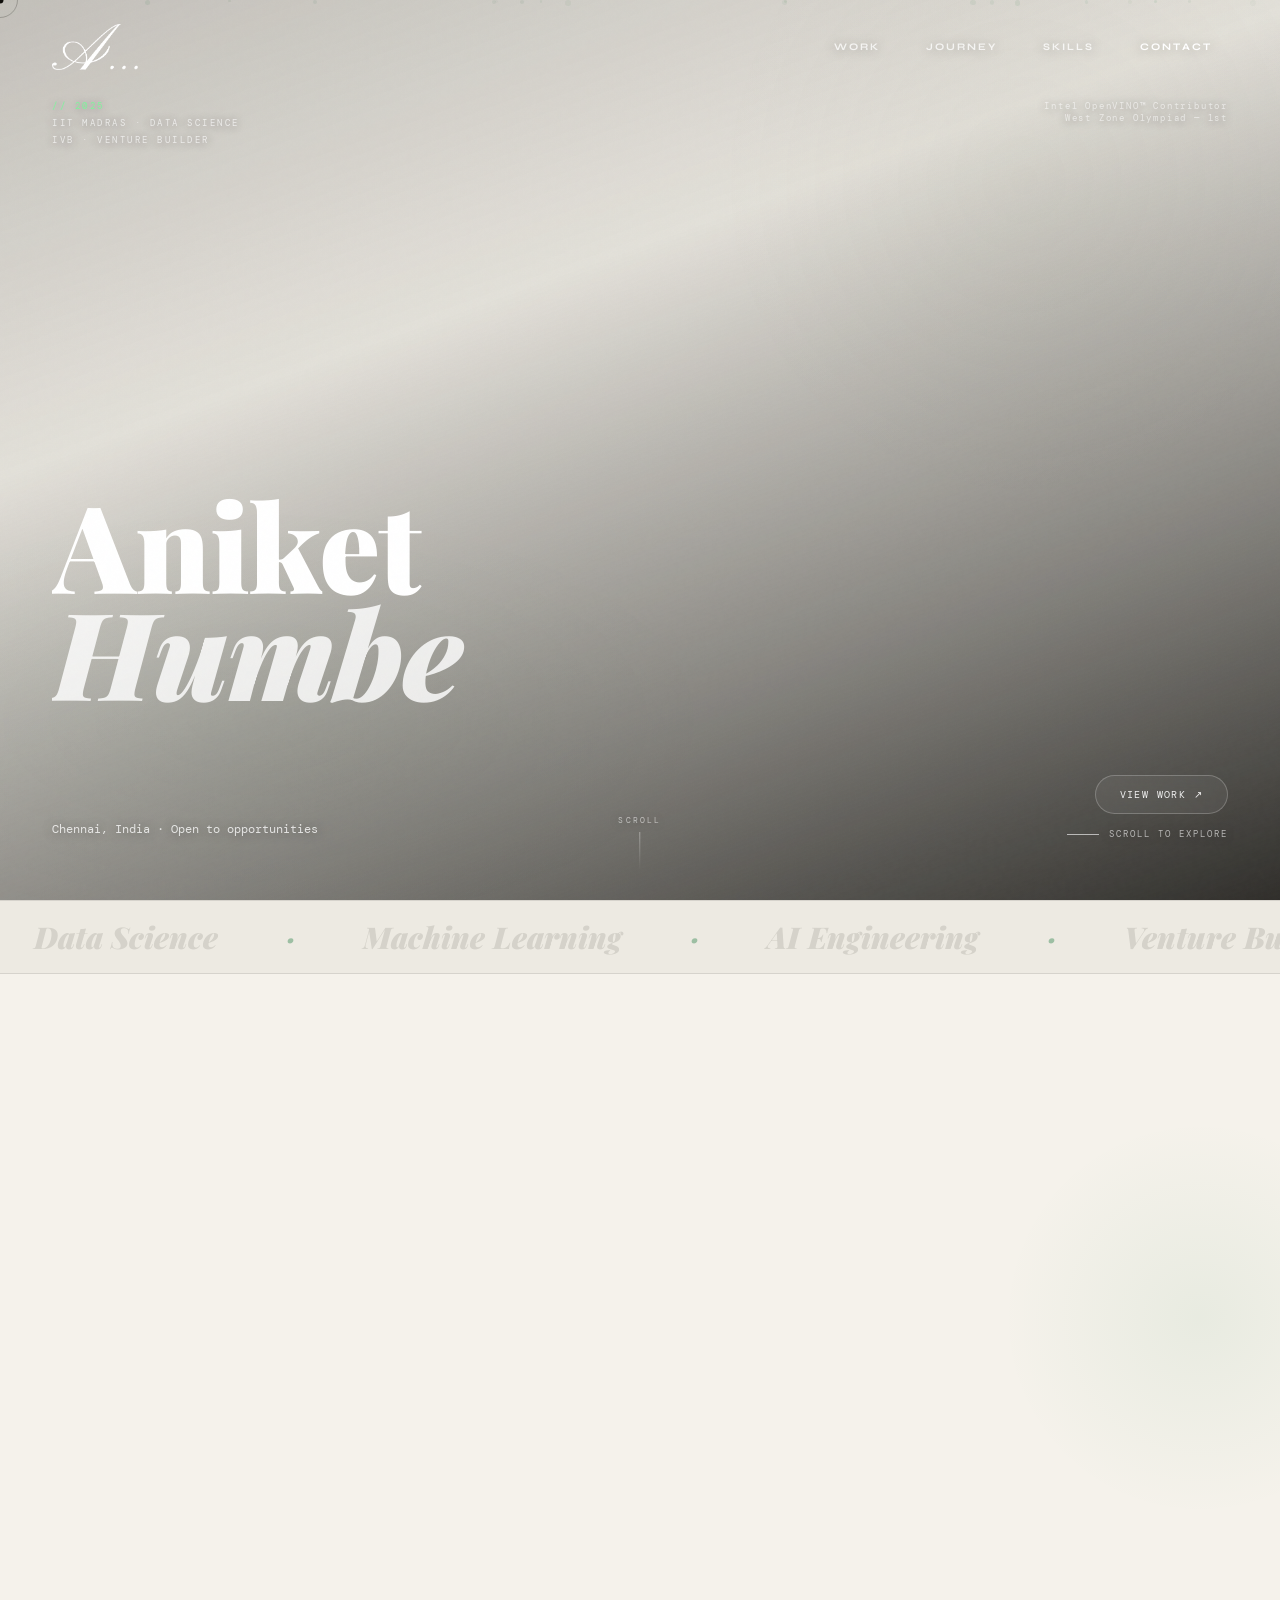
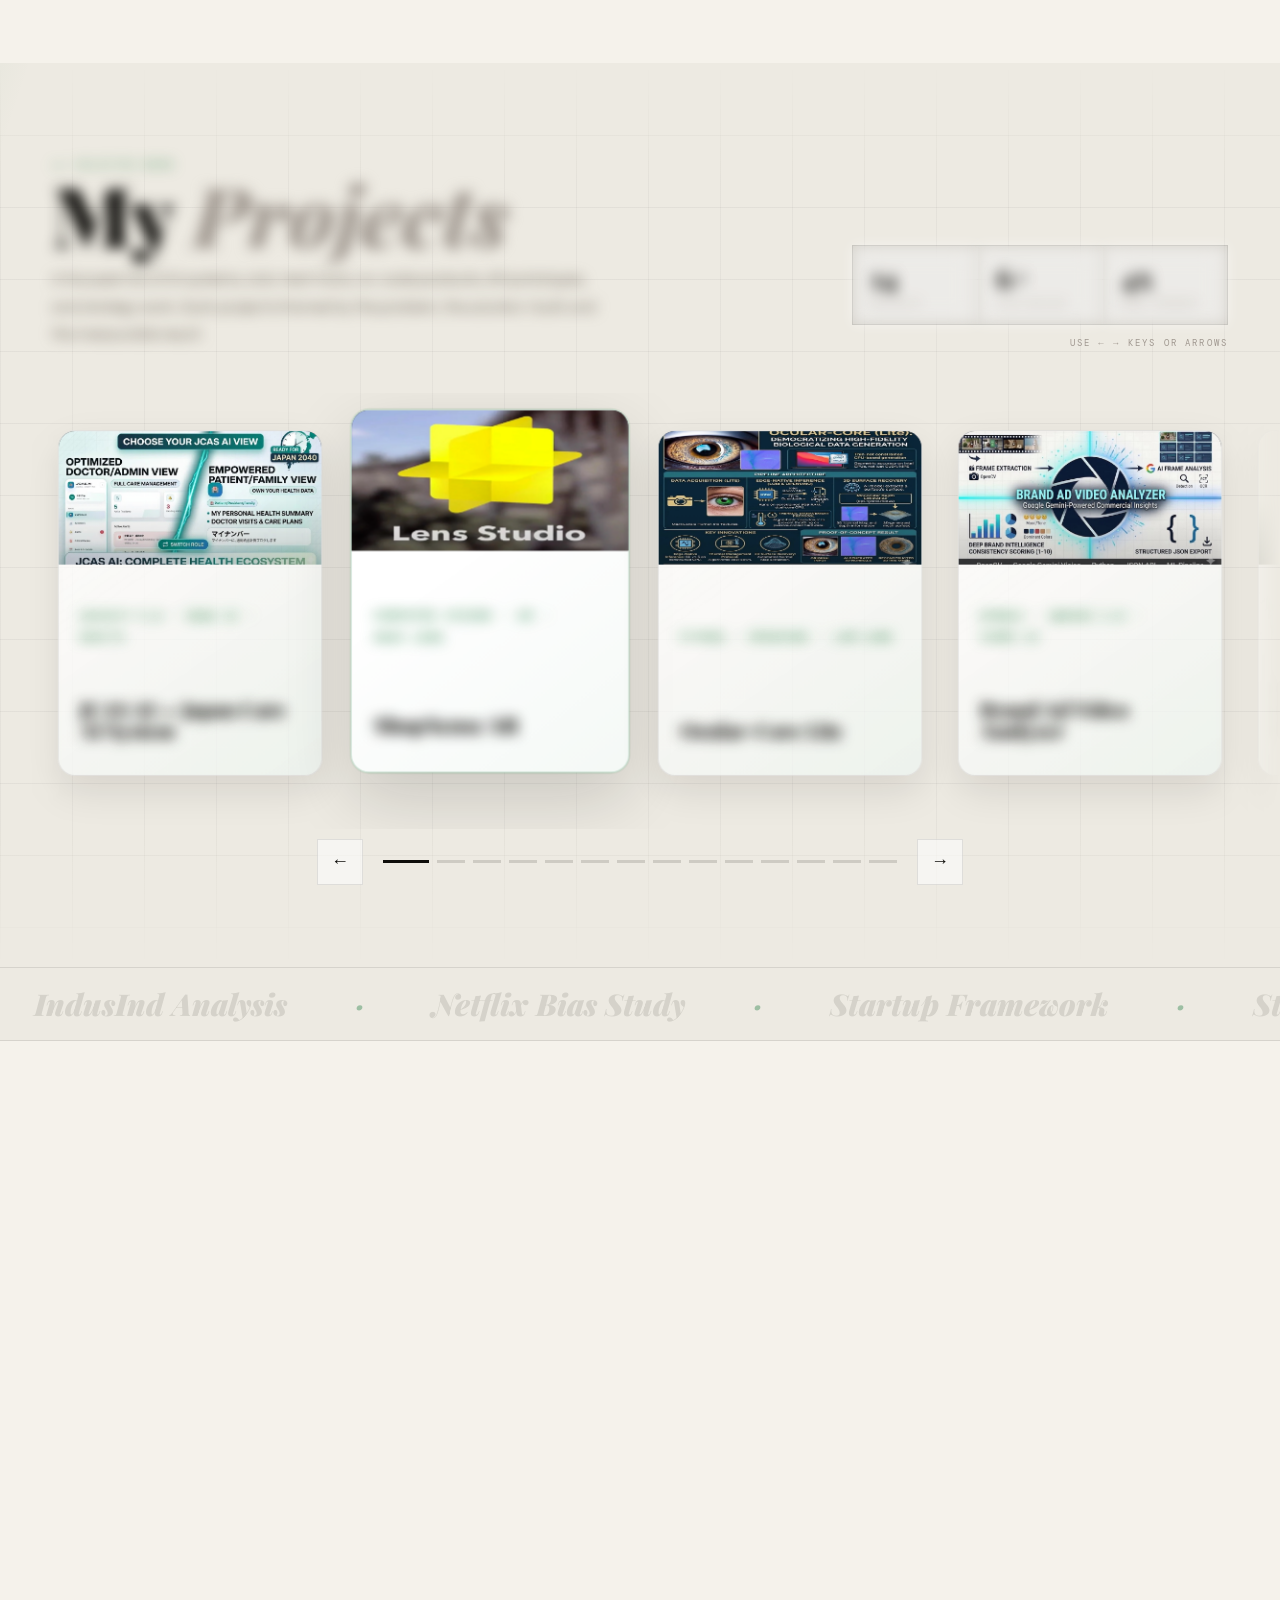
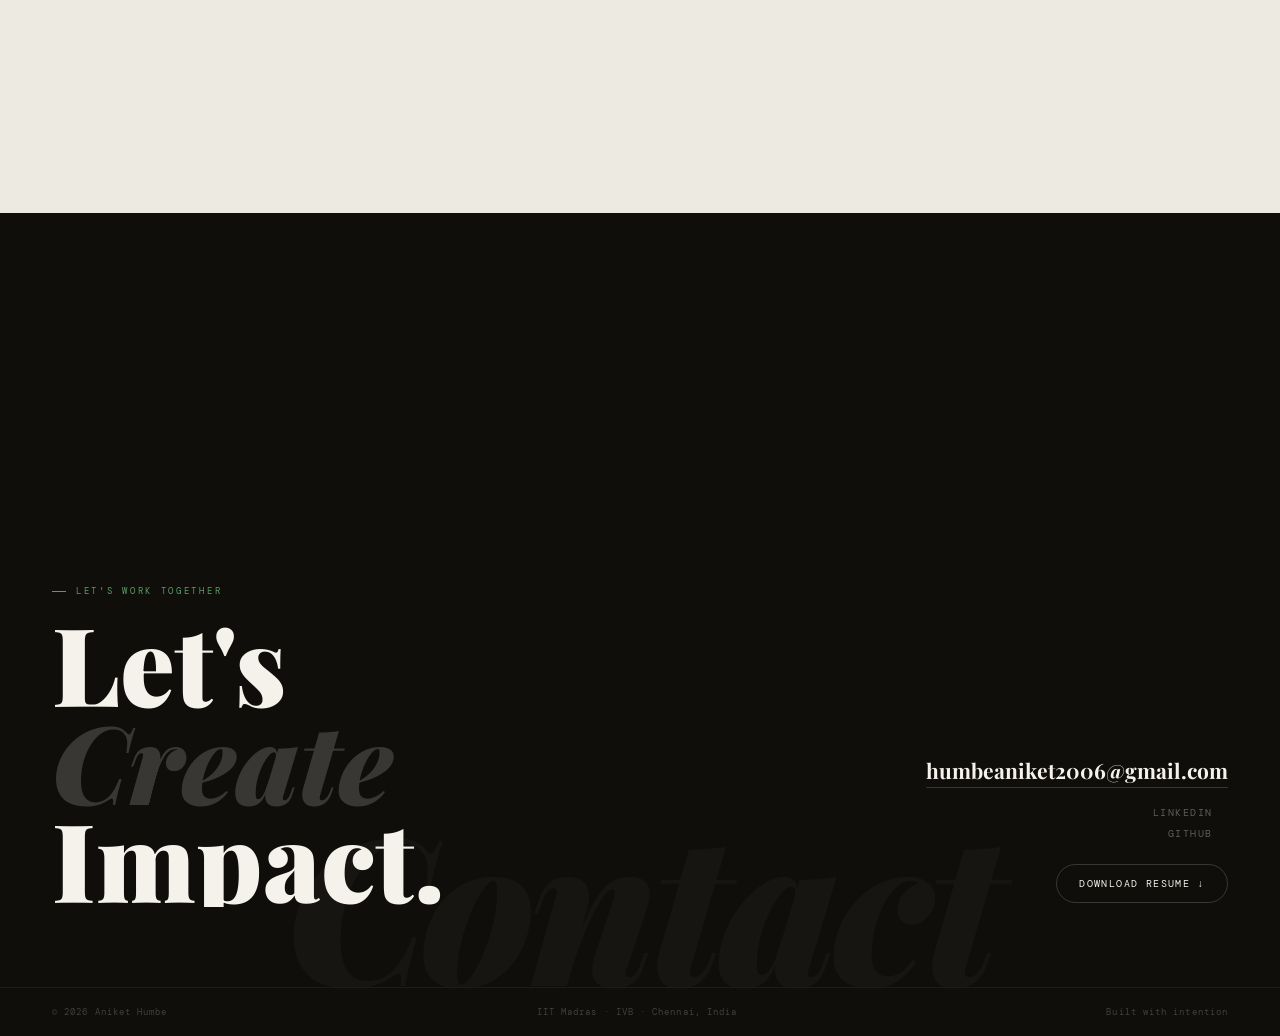
==== commit 0e13ce3e: "Update index.html" ====
--- a/index.html
+++ b/index.html
@@ -22,16 +22,16 @@
 <link rel="preconnect" href="https://fonts.gstatic.com" crossorigin/>
 <link href="https://fonts.googleapis.com/css2?family=Playfair+Display:ital,wght@0,400;0,700;0,900;1,400;1,700;1,900&family=Syne:wght@300;400;600;700;800&family=DM+Mono:wght@300;400&display=swap" rel="stylesheet"/>
 <meta name="google-site-verification" content="29sN_veCHmu4bzgcG_2Z8W852dv-bRSHNLs8kkPaf7M" />
-  <style>
+<style>
 *,*::before,*::after{margin:0;padding:0;box-sizing:border-box}
 :root{
-  --bg:#f5f2eb; --bg2:#edeae2; --fg:#0f0e0b;
-  --muted:#6b6357; --muted2:#a09890;
-  --accent:#1a7a3c;
-  --border:rgba(15,14,11,.1); --card:#fff;
-  --serif:'Playfair Display',serif;
-  --sans:'Syne',sans-serif;
-  --mono:'DM Mono',monospace;
+--bg:#f5f2eb; --bg2:#edeae2; --fg:#0f0e0b;
+--muted:#6b6357; --muted2:#a09890;
+--accent:#1a7a3c;
+--border:rgba(15,14,11,.1); --card:#fff;
+--serif:'Playfair Display',serif;
+--sans:'Syne',sans-serif;
+--mono:'DM Mono',monospace;
 }
 html{background:var(--bg);scroll-behavior:smooth}
 body{background:var(--bg);color:var(--fg);font-family:var(--sans);-webkit-font-smoothing:antialiased;overflow-x:hidden}
@@ -75,9 +75,7 @@
 
 /* ── HERO ── */
 #hero{position:relative;height:100vh;overflow:hidden}
-.hero-visual{position:absolute;inset:0;overflow:hidden}
 .h-img{position:absolute;inset:0;width:100%;height:100%;object-fit:cover;object-position:center top;will-change:transform}
-.hero-image{display:block}
 .h-overlay{position:absolute;inset:0;background:linear-gradient(160deg,rgba(15,14,11,.22) 0%,rgba(15,14,11,.08) 35%,rgba(15,14,11,.48) 70%,rgba(15,14,11,.86) 100%)}
 .h-content{position:absolute;inset:0;display:flex;flex-direction:column;justify-content:flex-end;padding:0 52px 60px}
 .h-top-row{position:absolute;top:0;left:0;right:0;padding:100px 52px 0;display:flex;justify-content:space-between;align-items:flex-start;pointer-events:none}
@@ -285,53 +283,53 @@
 body::after{content:'';position:fixed;inset:0;background-image:url("data:image/svg+xml,%3Csvg viewBox='0 0 200 200' xmlns='http://www.w3.org/2000/svg'%3E%3Cfilter id='n'%3E%3CfeTurbulence type='fractalNoise' baseFrequency='.75' numOctaves='4' stitchTiles='stitch'/%3E%3C/filter%3E%3Crect width='100%25' height='100%25' filter='url(%23n)'/%3E%3C/svg%3E");opacity:.018;pointer-events:none;z-index:9997}
 
 @media(max-width:900px){
-  #nav{padding:16px 22px}
-  .nav-logo{width:74px;height:40px}
-  .nav-links a:not(.nav-cta){display:none}
-  .h-content{padding:0 22px 44px}
-  .h-top-row{padding:90px 22px 0}
-  .h-bot{flex-direction:column;align-items:flex-start;gap:18px}
-  #about{grid-template-columns:1fr;padding:72px 22px;gap:36px}
-  #proj-wrapper{padding:72px 0 56px}
-  .proj-hdr{flex-direction:column;align-items:flex-start;gap:22px}
-  .proj-hdr,.proj-track-wrap{padding-left:22px;padding-right:22px}
-  .proj-stats{width:100%;grid-template-columns:repeat(3,1fr);display:grid}
-  .proj-stat{min-width:0}
-  #journey{padding:72px 22px}
-  .jrn-hdr{flex-direction:column;align-items:flex-start;gap:12px}
-  .jrn-grid{grid-template-columns:1fr}
-  #skills{padding:72px 22px}
-  .sk-row{grid-template-columns:140px 1fr 46px;gap:16px}
-  #awards{padding:0 22px 72px}
-  .aw-grid{grid-template-columns:1fr}
-  #contact{padding:60px 22px;min-height:auto}
-  .ct-body{flex-direction:column;align-items:flex-start;gap:30px}
-  .ct-title{font-size:clamp(40px,12vw,126px)}
-  footer{padding:14px 22px;flex-direction:column;gap:5px;text-align:center}
-  .proj-hdr,.proj-track-wrap{padding-left:16px;padding-right:16px}
-  .proj-card{width:min(280px,84vw);min-height:350px}
-  .proj-modal{padding:12px 12px 36px}
-  .proj-modal-card{border-radius:22px}
-  .proj-modal-img{height:28vh;min-height:180px}
-  .proj-modal-close{right:14px;top:14px;width:44px;height:44px;font-size:28px}
-  .proj-modal-body{padding:24px 22px 32px}
-  .proj-modal-meta{font-size:10px;margin-bottom:12px}
-  .proj-modal-desc{font-size:15px;margin-bottom:18px}
-  .proj-modal-list li{font-size:14px;padding-left:42px}
-  .proj-modal-list li::before{width:26px}
+#nav{padding:16px 22px}
+.nav-logo{width:74px;height:40px}
+.nav-links a:not(.nav-cta){display:none}
+.h-content{padding:0 22px 44px}
+.h-top-row{padding:90px 22px 0}
+.h-bot{flex-direction:column;align-items:flex-start;gap:18px}
+#about{grid-template-columns:1fr;padding:72px 22px;gap:36px}
+#proj-wrapper{padding:72px 0 56px}
+.proj-hdr{flex-direction:column;align-items:flex-start;gap:22px}
+.proj-hdr,.proj-track-wrap{padding-left:22px;padding-right:22px}
+.proj-stats{width:100%;grid-template-columns:repeat(3,1fr);display:grid}
+.proj-stat{min-width:0}
+#journey{padding:72px 22px}
+.jrn-hdr{flex-direction:column;align-items:flex-start;gap:12px}
+.jrn-grid{grid-template-columns:1fr}
+#skills{padding:72px 22px}
+.sk-row{grid-template-columns:140px 1fr 46px;gap:16px}
+#awards{padding:0 22px 72px}
+.aw-grid{grid-template-columns:1fr}
+#contact{padding:60px 22px;min-height:auto}
+.ct-body{flex-direction:column;align-items:flex-start;gap:30px}
+.ct-title{font-size:clamp(40px,12vw,126px)}
+footer{padding:14px 22px;flex-direction:column;gap:5px;text-align:center}
+.proj-hdr,.proj-track-wrap{padding-left:16px;padding-right:16px}
+.proj-card{width:min(280px,84vw);min-height:350px}
+.proj-modal{padding:12px 12px 36px}
+.proj-modal-card{border-radius:22px}
+.proj-modal-img{height:28vh;min-height:180px}
+.proj-modal-close{right:14px;top:14px;width:44px;height:44px;font-size:28px}
+.proj-modal-body{padding:24px 22px 32px}
+.proj-modal-meta{font-size:10px;margin-bottom:12px}
+.proj-modal-desc{font-size:15px;margin-bottom:18px}
+.proj-modal-list li{font-size:14px;padding-left:42px}
+.proj-modal-list li::before{width:26px}
 }
 
 @media(max-width:480px){
-  .h-title{font-size:clamp(48px,14vw,80px)}
-  .about-big{font-size:clamp(30px,10vw,50px)}
-  .about-txt{font-size:15px;line-height:1.78}
-  .jrn-h2{font-size:clamp(30px,10vw,50px)}
-  .sk-h2{font-size:clamp(30px,10vw,50px)}
-  .aw-h2{font-size:clamp(30px,10vw,50px)}
-  .sk-row{grid-template-columns:100px 1fr 40px;gap:10px}
-  .sk-nm{font-size:12px}
-  .stats-grid{grid-template-columns:1fr}
-  .snum{font-size:36px}
+.h-title{font-size:clamp(48px,14vw,80px)}
+.about-big{font-size:clamp(30px,10vw,50px)}
+.about-txt{font-size:15px;line-height:1.78}
+.jrn-h2{font-size:clamp(30px,10vw,50px)}
+.sk-h2{font-size:clamp(30px,10vw,50px)}
+.aw-h2{font-size:clamp(30px,10vw,50px)}
+.sk-row{grid-template-columns:100px 1fr 40px;gap:10px}
+.sk-nm{font-size:12px}
+.stats-grid{grid-template-columns:1fr}
+.snum{font-size:36px}
 }
 
 /* ── CLICKABLE AWARD NAMES ── */
@@ -402,14 +400,14 @@
 /* ── PROJ CARD SHIMMER LINE ── */
 /* ── PROJ CARD SHIMMER LINE ── */
 .proj-card::after{
-  content:'';
-  position:absolute;
-  inset:0;
-  background:linear-gradient(135deg,transparent 40%,rgba(26,122,60,.055) 50%,transparent 60%);
-  background-size:200% 200%;
-  opacity:0;
-  transition:opacity .3s;
-  pointer-events: none; /* <-- Add this line */
+content:'';
+position:absolute;
+inset:0;
+background:linear-gradient(135deg,transparent 40%,rgba(26,122,60,.055) 50%,transparent 60%);
+background-size:200% 200%;
+opacity:0;
+transition:opacity .3s;
+pointer-events: none; /* <-- Add this line */
 }.proj-card:hover::after{opacity:1;animation:cardShimmer .7s ease}
 @keyframes cardShimmer{from{background-position:200% 200%}to{background-position:-200% -200%}}
 
@@ -441,11 +439,11 @@
 #nav-mobile a{font-family:var(--serif);font-size:clamp(28px,6vw,48px);font-weight:900;color:var(--bg);font-style:italic;letter-spacing:-.01em;transition:color .2s}
 #nav-mobile a:hover{color:rgba(26,122,60,.8)}
 @media(max-width:900px){
-  #nav-toggle{display:block;color:rgba(255,255,255,.8)}
-  #nav.scrolled #nav-toggle{color:var(--fg)}
-  .nav-links{display:none}
-  #nav-mobile{display:flex}
-  #nav-mobile:not(.open){pointer-events:none}
+#nav-toggle{display:block;color:rgba(255,255,255,.8)}
+#nav.scrolled #nav-toggle{color:var(--fg)}
+.nav-links{display:none}
+#nav-mobile{display:flex}
+#nav-mobile:not(.open){pointer-events:none}
 }
 
 /* ── HERO SCROLL CUE BOUNCE ── */
@@ -460,21 +458,21 @@
 
 /* ── PROJ CAROUSEL MOBILE ── */
 @media(max-width:900px){
-  #proj-wrapper{padding:60px 22px 52px}
-  .proj-track-wrap{margin:0 -22px;padding:24px 22px 40px;-webkit-mask-image:none;mask-image:none}
-  .proj-card{width:calc((100% - 24px) / 2)!important;min-width:200px}
+#proj-wrapper{padding:60px 22px 52px}
+.proj-track-wrap{margin:0 -22px;padding:24px 22px 40px;-webkit-mask-image:none;mask-image:none}
+.proj-card{width:calc((100% - 24px) / 2)!important;min-width:200px}
 }
 @media(max-width:600px){
-  #proj-wrapper{padding:60px 16px 48px}
-  .proj-hdr{gap:28px}
-  .proj-track-wrap{margin:0 -16px;padding:22px 16px 38px}
-  .proj-stats{grid-template-columns:1fr}
-  .proj-card{width:100%!important}
+#proj-wrapper{padding:60px 16px 48px}
+.proj-hdr{gap:28px}
+.proj-track-wrap{margin:0 -16px;padding:22px 16px 38px}
+.proj-stats{grid-template-columns:1fr}
+.proj-card{width:100%!important}
 }
 @media(prefers-reduced-motion:reduce){
-  #proj-wrapper::after{animation:none}
-  .proj-track,.proj-card,.text-motion,.text-group-motion{transition:none}
-  .motion-headline.in em{animation:none}
+#proj-wrapper::after{animation:none}
+.proj-track,.proj-card,.text-motion,.text-group-motion{transition:none}
+.motion-headline.in em{animation:none}
 }
 </style>
 <script type="application/ld+json">
@@ -650,328 +648,326 @@
 
 <!-- PRELOADER -->
 <div id="preloader">
-  <div class="pl-name">Aniket Humbe</div>
-  <div class="pl-bar-wrap"><div class="pl-bar" id="plbar"></div></div>
-  <div class="pl-pct" id="plpct">0%</div>
-  <div class="pl-wipe" id="plwipe"></div>
+<div class="pl-name">Aniket Humbe</div>
+<div class="pl-bar-wrap"><div class="pl-bar" id="plbar"></div></div>
+<div class="pl-pct" id="plpct">0%</div>
+<div class="pl-wipe" id="plwipe"></div>
 </div>
 
 <!-- NAV -->
 <nav id="nav">
-  <a href="#hero" class="nav-logo" aria-label="Aniket Humbe home">
-    <img class="logo-light" src="assets/logo.png" alt="Aniket Humbe logo">
-    <img class="logo-dark" src="assets/logo-black.png" alt="" aria-hidden="true">
-  </a>
-  <button id="nav-toggle" aria-label="Open menu">
-    <span></span><span></span><span></span>
-  </button>
-  <div id="nav-mobile">
-    <a href="#about" onclick="closeMobileNav()">About</a>
-    <a href="#proj-wrapper" onclick="closeMobileNav()">Work</a>
-    <a href="#journey" onclick="closeMobileNav()">Journey</a>
-    <a href="#skills" onclick="closeMobileNav()">Skills</a>
-    <a href="#contact" onclick="closeMobileNav()">Contact</a>
-  </div>
-  <div class="nav-links">
-    <a href="#proj-wrapper">Work</a>
-    <a href="#journey">Journey</a>
-    <a href="#skills">Skills</a>
-    <a href="#contact" class="nav-cta">Contact</a>
-  </div>
+<a href="#hero" class="nav-logo" aria-label="Aniket Humbe home">
+<img class="logo-light" src="assets/logo.png" alt="Aniket Humbe logo">
+<img class="logo-dark" src="assets/logo-black.png" alt="" aria-hidden="true">
+</a>
+<button id="nav-toggle" aria-label="Open menu">
+<span></span><span></span><span></span>
+</button>
+<div id="nav-mobile">
+<a href="#about" onclick="closeMobileNav()">About</a>
+<a href="#proj-wrapper" onclick="closeMobileNav()">Work</a>
+<a href="#journey" onclick="closeMobileNav()">Journey</a>
+<a href="#skills" onclick="closeMobileNav()">Skills</a>
+<a href="#contact" onclick="closeMobileNav()">Contact</a>
+</div>
+<div class="nav-links">
+<a href="#proj-wrapper">Work</a>
+<a href="#journey">Journey</a>
+<a href="#skills">Skills</a>
+<a href="#contact" class="nav-cta">Contact</a>
+</div>
 </nav>
 
 <!-- ══ HERO ══ -->
 <section id="hero">
-  <div class="hero-visual">
-    <img id="hImg" class="h-img hero-image" src="assets/hero-image.jpg" alt="Aniket Humbe hero portrait">
-  </div>
-  <div class="h-overlay"></div>
-
-  <!-- subtle ambient top info - parallax layer 1 (slowest) -->
-  <div class="h-top-row" id="hLayer1">
-    <div class="h-tag-left">
-      <span class="acc">// 2025</span>
-      <span>IIT Madras · Data Science</span>
-      <span>IVB · Venture Builder</span>
-    </div>
-    <div class="h-tag-right">Intel OpenVINO™ Contributor<br/>West Zone Olympiad — 1st</div>
-  </div>
-
-  <div class="h-content">
-    <!-- Main title - parallax layer 2 -->
-    <div class="h-main" id="hLayer2">
-      <h1 class="h-title">
-        <span class="h-line"><span class="h-li" id="hL1">Aniket</span></span>
-        <span class="h-line"><span class="h-li" id="hL2"><em>Humbe</em></span></span>
-      </h1>
-      <div class="h-sub" id="hSub">IIT Madras · Intel OpenVINO™ Contributor · AI/ML Developer</div>
-    </div>
-
-    <!-- Bottom row - parallax layer 3 -->
-    <div class="h-bot" id="hLayer3">
-      <div class="h-desc">
-       <!-- <strong>IIT Madras</strong> + <strong>IVB</strong> — building scalable AI<br/>solutions for real-world impact.<br/> -->
-        <span style="margin-top:6px;display:block">Chennai, India · Open to opportunities</span> 
-      </div>
-      <div class="h-actions">
-        <a href="#proj-wrapper" class="h-btn">View Work ↗</a>
-        <div class="scroll-cue">Scroll to explore</div>
-      </div>
-    </div>
-  </div>
-
-  <div class="scroll-ind">
-    <span>Scroll</span>
-    <div class="scroll-ind-line"></div>
-  </div>
+<video id="hImg" class="h-img" src="assets/intro-video.mp4" autoplay muted loop playsinline preload="auto" aria-label="Aniket Humbe intro video"></video>
+<div class="h-overlay"></div>
+
+<!-- subtle ambient top info - parallax layer 1 (slowest) -->
+<div class="h-top-row" id="hLayer1">
+<div class="h-tag-left">
+<span class="acc">// 2025</span>
+<span>IIT Madras · Data Science</span>
+<span>IVB · Venture Builder</span>
+</div>
+<div class="h-tag-right">Intel OpenVINO™ Contributor<br/>West Zone Olympiad — 1st</div>
+</div>
+
+<div class="h-content">
+<!-- Main title - parallax layer 2 -->
+<div class="h-main" id="hLayer2">
+<h1 class="h-title">
+<span class="h-line"><span class="h-li" id="hL1">Aniket</span></span>
+<span class="h-line"><span class="h-li" id="hL2"><em>Humbe</em></span></span>
+</h1>
+<div class="h-sub" id="hSub">IIT Madras · Intel OpenVINO™ Contributor · AI/ML Developer</div>
+</div>
+
+<!-- Bottom row - parallax layer 3 -->
+<div class="h-bot" id="hLayer3">
+<div class="h-desc">
+<!-- <strong>IIT Madras</strong> + <strong>IVB</strong> — building scalable AI<br/>solutions for real-world impact.<br/> -->
+<span style="margin-top:6px;display:block">Chennai, India · Open to opportunities</span> 
+</div>
+<div class="h-actions">
+<a href="#proj-wrapper" class="h-btn">View Work ↗</a>
+<div class="scroll-cue">Scroll to explore</div>
+</div>
+</div>
+</div>
+
+<div class="scroll-ind">
+<span>Scroll</span>
+<div class="scroll-ind-line"></div>
+</div>
 </section>
 
 <!-- MARQUEE 1 -->
 <div class="marq">
-  <div class="marq-t">
-    <span class="marq-item">Data Science</span><span class="marq-item a">·</span><span class="marq-item">Machine Learning</span><span class="marq-item a">·</span><span class="marq-item">AI Engineering</span><span class="marq-item a">·</span><span class="marq-item">Venture Builder</span><span class="marq-item a">·</span><span class="marq-item">Intel OpenVINO™</span><span class="marq-item a">·</span><span class="marq-item">Hackathon Winner</span><span class="marq-item a">·</span><span class="marq-item">IIT Madras</span><span class="marq-item a">·</span><span class="marq-item">West Zone Olympiad</span><span class="marq-item a">·</span><span class="marq-item">Data Science</span><span class="marq-item a">·</span><span class="marq-item">Machine Learning</span><span class="marq-item a">·</span><span class="marq-item">AI Engineering</span><span class="marq-item a">·</span><span class="marq-item">Venture Builder</span><span class="marq-item a">·</span><span class="marq-item">Intel OpenVINO™</span><span class="marq-item a">·</span><span class="marq-item">Hackathon Winner</span><span class="marq-item a">·</span><span class="marq-item">IIT Madras</span><span class="marq-item a">·</span><span class="marq-item">West Zone Olympiad</span><span class="marq-item a">·</span>
-  </div>
+<div class="marq-t">
+<span class="marq-item">Data Science</span><span class="marq-item a">·</span><span class="marq-item">Machine Learning</span><span class="marq-item a">·</span><span class="marq-item">AI Engineering</span><span class="marq-item a">·</span><span class="marq-item">Venture Builder</span><span class="marq-item a">·</span><span class="marq-item">Intel OpenVINO™</span><span class="marq-item a">·</span><span class="marq-item">Hackathon Winner</span><span class="marq-item a">·</span><span class="marq-item">IIT Madras</span><span class="marq-item a">·</span><span class="marq-item">West Zone Olympiad</span><span class="marq-item a">·</span><span class="marq-item">Data Science</span><span class="marq-item a">·</span><span class="marq-item">Machine Learning</span><span class="marq-item a">·</span><span class="marq-item">AI Engineering</span><span class="marq-item a">·</span><span class="marq-item">Venture Builder</span><span class="marq-item a">·</span><span class="marq-item">Intel OpenVINO™</span><span class="marq-item a">·</span><span class="marq-item">Hackathon Winner</span><span class="marq-item a">·</span><span class="marq-item">IIT Madras</span><span class="marq-item a">·</span><span class="marq-item">West Zone Olympiad</span><span class="marq-item a">·</span>
+</div>
 </div>
 
 <!-- ABOUT -->
 <section id="about">
-  <div>
-    <div class="sec-tag rfade">About</div>
-    <div class="about-big sec-reveal-left">
-      <span class="cr"><span class="ci">Building the</span></span>
-      <span class="cr"><span class="ci"><em>future,</em></span></span>
-      <span class="cr"><span class="ci">one model</span></span>
-      <span class="cr"><span class="ci">at a time.</span></span>
-    </div>
-  </div>
-  <div>
-    <p class="about-txt sec-reveal delay-2">I'm <strong>Aniket Humbe</strong> — a Data Science student at <strong>IIT Madras</strong> and entrepreneurship student at the <strong>Institute of Venture Building</strong>. I build AI systems that solve real problems, from edge-optimized computer vision to conversational AI on national government platforms.</p>
-    <p class="about-txt sec-reveal delay-3">An <strong>Intel OpenVINO™ contributor</strong>, West Zone <strong>Olympiad Ranker (1st, International Rank 15)</strong>, and two-time <strong>hackathon winner</strong>.</p>
-    <div class="stats-grid sec-reveal delay-3">
-      <div class="sbox"><div class="snum">6<em>+</em></div><div class="slbl">Live Projects</div></div>
-      <div class="sbox"><div class="snum">2<em>×</em></div><div class="slbl">Hackathon Wins</div></div>
-      <div class="sbox" style="border-top:1px solid var(--border)"><div class="snum">1<em>st</em></div><div class="slbl">West Zone Olympiad</div></div>
-      <div class="sbox" style="border-top:1px solid var(--border)"><div class="snum">15<em>th</em></div><div class="slbl">International Rank CS</div></div>
-    </div>
-  </div>
+<div>
+<div class="sec-tag rfade">About</div>
+<div class="about-big sec-reveal-left">
+<span class="cr"><span class="ci">Building the</span></span>
+<span class="cr"><span class="ci"><em>future,</em></span></span>
+<span class="cr"><span class="ci">one model</span></span>
+<span class="cr"><span class="ci">at a time.</span></span>
+</div>
+</div>
+<div>
+<p class="about-txt sec-reveal delay-2">I'm <strong>Aniket Humbe</strong> — a Data Science student at <strong>IIT Madras</strong> and entrepreneurship student at the <strong>Institute of Venture Building</strong>. I build AI systems that solve real problems, from edge-optimized computer vision to conversational AI on national government platforms.</p>
+<p class="about-txt sec-reveal delay-3">An <strong>Intel OpenVINO™ contributor</strong>, West Zone <strong>Olympiad Ranker (1st, International Rank 15)</strong>, and two-time <strong>hackathon winner</strong>.</p>
+<div class="stats-grid sec-reveal delay-3">
+<div class="sbox"><div class="snum">6<em>+</em></div><div class="slbl">Live Projects</div></div>
+<div class="sbox"><div class="snum">2<em>×</em></div><div class="slbl">Hackathon Wins</div></div>
+<div class="sbox" style="border-top:1px solid var(--border)"><div class="snum">1<em>st</em></div><div class="slbl">West Zone Olympiad</div></div>
+<div class="sbox" style="border-top:1px solid var(--border)"><div class="snum">15<em>th</em></div><div class="slbl">International Rank CS</div></div>
+</div>
+</div>
 </section>
 
 <!-- HORIZONTAL PROJECTS -->
 <div id="proj-wrapper">
-  <div class="proj-hdr">
-    <div>
-      <div class="sec-tag" style="margin-bottom:6px">Selected Work</div>
-      <h2>My <em>Projects</em></h2>
-      <p class="proj-intro">A focused mix of AI systems, civic-tech tools, no-code products, AR prototypes, and strategy work. Each project is framed by the problem, the solution I built, and the measurable result.</p>
-    </div>
-    <div>
-      <div class="proj-stats">
-        <div class="proj-stat"><strong>14</strong><span>Projects</span></div>
-        <div class="proj-stat"><strong>6+</strong><span>Live Builds</span></div>
-        <div class="proj-stat"><strong>4x</strong><span>Edge Speedup</span></div>
-      </div>
-      <div class="proj-kicker" style="margin-top:12px;text-align:right">Use ← → keys or arrows</div>
-    </div>
-  </div>
-  <div class="proj-carousel">
-    <div class="proj-track-wrap">
-      <div class="proj-track" id="projtrack">
-        <div class="proj-card">
-          <div class="pc-img"><img src="assets/preview (1).jpeg" alt="JCAS AI preview"></div>
-          <div class="pc-top"><div class="pc-num">00</div><h3>JCAS AI — Japan Care AI System</h3><div class="pc-story"><p class="pc-line"><strong>Problem</strong>Japan faces a critical caregiving shortage, with Kaigo Hoken covering millions and demand exceeding available caregivers.</p><p class="pc-line"><strong>Solution</strong>Built a Japan-specific elderly care AI system combining health monitoring, caregiver workflow automation, and family notifications.</p><p class="pc-line"><strong>Result</strong>Designed as a pre-application Society 5.0 project aligned with Japan's aging population challenge.</p></div></div>
-          <div><div class="pc-tags"><span class="ptag">Society 5.0</span><span class="ptag">Edge AI</span><span class="ptag">Health</span></div><a href="https://humbeaniket2006-max.github.io/JCAS_AI/" target="_blank" class="pc-link">Live App ↗</a></div>
-        </div>
-        <div class="proj-card">
-          <div class="pc-img"><img src="assets/preview.jpeg" alt="ShopSense AR preview"></div>
-          <div class="pc-top"><div class="pc-num">01</div><h3>ShopSense AR</h3><div class="pc-story"><p class="pc-line"><strong>Problem</strong>In-store shoppers lack instant product context and recommendations at the shelf.</p><p class="pc-line"><strong>Solution</strong>Designed an AR shopping experience that overlays product recommendations using computer vision.</p><p class="pc-line"><strong>Result</strong>Selected as a finalist at the American Center Innovation Challenge with Snap Inc. and TheNeural.ai.</p></div></div>
-          <div><div class="pc-tags"><span class="ptag">Computer Vision</span><span class="ptag">AR</span><span class="ptag">Snap Lens</span></div></div>
-        </div>
-        <div class="proj-card">
-          <div class="pc-img"><img src="assets/preview (2).jpeg" alt="Ocular-Core Lite preview"></div>
-          <div class="pc-top"><div class="pc-num">02</div><h3>Ocular-Core Lite</h3><div class="pc-story"><p class="pc-line"><strong>Problem</strong>Generative AI image pipelines often need GPUs, limiting edge deployment.</p><p class="pc-line"><strong>Solution</strong>Optimised Stable Diffusion image generation for Intel CPUs using OpenVINO FP16 quantisation and LCM-LoRA.</p><p class="pc-line"><strong>Result</strong>Achieved 3x faster inference than baseline PyTorch for GPU-free generation.</p></div></div>
-          <div><div class="pc-tags"><span class="ptag">Python</span><span class="ptag">OpenVINO</span><span class="ptag">LCM-LoRA</span></div><a href="https://github.com/humbeaniket2006-max/Ocular_Core_Lite" target="_blank" class="pc-link">GitHub ↗</a><a href="https://github.com/openvinotoolkit/openvino/pulls" target="_blank" class="pc-link">Intel PR ↗</a></div>
-        </div>
-        <div class="proj-card">
-          <div class="pc-img"><img src="assets/preview (3).jpeg" alt="Brand Ad Video Analyzer preview"></div>
-          <div class="pc-top"><div class="pc-num">03</div><h3>Brand Ad Video Analyzer</h3><div class="pc-story"><p class="pc-line"><strong>Problem</strong>Marketing teams manually audit ad footage for brand visibility and sentiment.</p><p class="pc-line"><strong>Solution</strong>Built an automated analyser using OpenCV and Gemini 2.0 Flash Lite for video-based brand detection.</p><p class="pc-line"><strong>Result</strong>Reduces manual ad review time by about 80%.</p></div></div>
-          <div><div class="pc-tags"><span class="ptag">OpenCV</span><span class="ptag">Gemini 2.0</span><span class="ptag">Video AI</span></div><a href="https://humbeaniket2006-max.github.io/Brand_Ad_Video_Analyzer/" target="_blank" class="pc-link">Live Demo ↗</a></div>
-        </div>
-        <div class="proj-card">
-          <div class="pc-img pc-img-empty" aria-label="CareCore has no thumbnail"><span>No thumbnail</span></div>
-          <div class="pc-top"><div class="pc-num">04</div><h3>CareCore — Senior Living Digital Health Platform</h3><div class="pc-story"><p class="pc-line"><strong>Problem</strong>Ageing populations need coordinated digital health records across patients, caregivers, and doctors.</p><p class="pc-line"><strong>Solution</strong>Built a full-stack senior care platform with JWT auth, a 9-entity MongoDB model, and a live EHMR dashboard.</p><p class="pc-line"><strong>Result</strong>Deployed backend and frontend as a production-ready digital health demo.</p></div></div>
-          <div><div class="pc-tags"><span class="ptag">Express.js</span><span class="ptag">MongoDB</span><span class="ptag">JWT Auth</span></div><a href="https://humbeaniket2006-max.github.io/EHMR/" target="_blank" class="pc-link">Live Demo ↗</a></div>
-        </div>
-        <div class="proj-card">
-          <div class="pc-img"><img src="assets/preview (4).jpeg" alt="AEO GEO Sales Agent preview"></div>
-          <div class="pc-top"><div class="pc-num">05</div><h3>AEO/GEO Sales Agent</h3><div class="pc-story"><p class="pc-line"><strong>Problem</strong>Sales teams spend hours researching prospects and preparing company-specific AI visibility pitches.</p><p class="pc-line"><strong>Solution</strong>Developed a 7-stage AI sales pipeline that audits AI search visibility, generates pitch decks, and drafts outreach.</p><p class="pc-line"><strong>Result</strong>Reduced sales research time from 4 hours to under 10 minutes per prospect.</p></div></div>
-          <div><div class="pc-tags"><span class="ptag">Streamlit</span><span class="ptag">Groq</span><span class="ptag">Sales AI</span></div><a href="https://aeo-geosalesagent-dfdfr4rmksn56bbpuuvty7.streamlit.app/" target="_blank" class="pc-link">Live App ↗</a></div>
-        </div>
-        <div class="proj-card">
-          <div class="pc-img"><img src="assets/preview (5).jpeg" alt="Business Strategy Analyser preview"></div>
-          <div class="pc-top"><div class="pc-num">06</div><h3>Business Strategy Analyser</h3><div class="pc-story"><p class="pc-line"><strong>Problem</strong>SMEs and early-stage teams need structured strategy analysis without slow consulting cycles.</p><p class="pc-line"><strong>Solution</strong>Built an AI strategy tool using Claude API with SWOT, Porter's Five Forces, and PTCF frameworks.</p><p class="pc-line"><strong>Result</strong>Produces management-consulting style analysis in under 60 seconds.</p></div></div>
-          <div><div class="pc-tags"><span class="ptag">Claude API</span><span class="ptag">Strategy</span><span class="ptag">SME AI</span></div></div>
-        </div>
-        <div class="proj-card">
-          <div class="pc-img"><img src="assets/preview (6).jpeg" alt="Stock Forecaster preview"></div>
-          <div class="pc-top"><div class="pc-num">07</div><h3>Stock Forecaster</h3><div class="pc-story"><p class="pc-line"><strong>Problem</strong>Stock prediction models often ignore multi-indicator market signals.</p><p class="pc-line"><strong>Solution</strong>Built an ensemble regression model using time-series data, technical indicators, and IndusInd Bank analysis.</p><p class="pc-line"><strong>Result</strong>Produced actionable buy/hold signals tested against real market data.</p></div></div>
-          <div><div class="pc-tags"><span class="ptag">Data Science</span><span class="ptag">Pandas</span><span class="ptag">Scikit-learn</span></div></div>
-        </div>
-        <div class="proj-card">
-          <div class="pc-img"><img src="assets/preview (7).jpeg" alt="SubTracker preview"></div>
-          <div class="pc-top"><div class="pc-num">08</div><h3>SubTracker</h3><div class="pc-story"><p class="pc-line"><strong>Problem</strong>People lose track of recurring subscriptions and overspend monthly.</p><p class="pc-line"><strong>Solution</strong>Built a no-code subscription manager on Bubble.io with spending tracking and renewal reminders.</p><p class="pc-line"><strong>Result</strong>Launched a live app with user auth and real data persistence.</p></div></div>
-          <div><div class="pc-tags"><span class="ptag">Bubble.io</span><span class="ptag">No-Code</span><span class="ptag">FinTech</span></div><a href="https://humbeaniket2006-18289.bubbleapps.io/version-test/login" target="_blank" class="pc-link">Live App ↗</a></div>
-        </div>
-        <div class="proj-card">
-          <div class="pc-img"><img src="assets/preview (8).jpeg" alt="DeskFlow preview"></div>
-          <div class="pc-top"><div class="pc-num">09</div><h3>DeskFlow</h3><div class="pc-story"><p class="pc-line"><strong>Problem</strong>Productivity tools were either too complex or too limited for student workflows.</p><p class="pc-line"><strong>Solution</strong>Built a Bubble.io task management platform with boards, priority tagging, and workflow automation.</p><p class="pc-line"><strong>Result</strong>Published a live, publicly accessible productivity tool.</p></div></div>
-          <div><div class="pc-tags"><span class="ptag">Bubble.io</span><span class="ptag">No-Code</span><span class="ptag">Productivity</span></div><a href="https://humbeaniket2006-66016.bubbleapps.io/version-test" target="_blank" class="pc-link">Live App ↗</a></div>
-        </div>
-        <div class="proj-card">
-          <div class="pc-img"><img src="assets/preview (9).jpeg" alt="MSME Data Index preview"></div>
-          <div class="pc-top"><div class="pc-num">10</div><h3>MSME Data Index</h3><div class="pc-story"><p class="pc-line"><strong>Problem</strong>India's MSME data was fragmented across 6+ government portals with no searchable index.</p><p class="pc-line"><strong>Solution</strong>Built a Python scraper plus Gemini scoring pipeline for government datasets.</p><p class="pc-line"><strong>Result</strong>Delivered usability scores, TAM/SAM analysis, and a live searchable demo.</p></div></div>
-          <div><div class="pc-tags"><span class="ptag">Python</span><span class="ptag">Gemini API</span><span class="ptag">Civic Tech</span></div><a href="https://humbeaniket2006-max.github.io/MSME-Data-Index/" target="_blank" class="pc-link">Case Study ↗</a></div>
-        </div>
-        <div class="proj-card">
-          <div class="pc-img"><img src="assets/preview (10).jpeg" alt="CyberShield preview"></div>
-          <div class="pc-top"><div class="pc-num">11</div><h3>CyberShield</h3><div class="pc-story"><p class="pc-line"><strong>Problem</strong>Families had no unified mobile tool for real-time digital threat protection.</p><p class="pc-line"><strong>Solution</strong>Built a security app with threat detection, monitoring dashboards, and parental controls.</p><p class="pc-line"><strong>Result</strong>Won Cyber Pitch against competing teams.</p></div></div>
-          <div><div class="pc-tags"><span class="ptag">Mobile</span><span class="ptag">Security</span><span class="ptag">App Dev</span></div><a href="https://lovable.dev/projects/19a18a87-a751-4404-a5f2-422c5c1dbde7" target="_blank" class="pc-link">Details ↗</a></div>
-        </div>
-        <div class="proj-card">
-          <div class="pc-img"><img src="assets/preview (11).jpeg" alt="OOHO Build vs Buy preview"></div>
-          <div class="pc-top"><div class="pc-num">12</div><h3>OOHO Build vs Buy</h3><div class="pc-story"><p class="pc-line"><strong>Problem</strong>OOHO needed a structured cost model to decide whether to build or outsource a productivity platform.</p><p class="pc-line"><strong>Solution</strong>Led a case study evaluating vendors, year-wise costs, exit clauses, and contract risk.</p><p class="pc-line"><strong>Result</strong>Recommended in-house development at Rs. 23.54L over 5 years.</p></div></div>
-          <div><div class="pc-tags"><span class="ptag">Business Analysis</span><span class="ptag">Excel</span><span class="ptag">Strategy</span></div><a href="https://docs.google.com/spreadsheets/d/1OzKuAGhpYrolEEfIfbINNh3IFXDon0Z5nqAllidDF_Y/edit" target="_blank" class="pc-link">Excel Model ↗</a></div>
-        </div>
-        <div class="proj-card">
-          <div class="pc-img"><img src="assets/preview (12).jpeg" alt="SuryaGrid preview"></div>
-          <div class="pc-top"><div class="pc-num">13</div><h3>SuryaGrid</h3><div class="pc-story"><p class="pc-line"><strong>Problem</strong>Solar panels lose 15-25% efficiency due to dust accumulation.</p><p class="pc-line"><strong>Solution</strong>Built a smart solar panel system using IoT sensors and automated dust-cleaning actuators.</p><p class="pc-line"><strong>Result</strong>Won 3rd place at the SDG Hackathon.</p></div></div>
-          <div><div class="pc-tags"><span class="ptag">IoT</span><span class="ptag">Automation</span><span class="ptag">Hardware</span></div></div>
-        </div>
-</div>
-    </div>
-    <div class="proj-controls">
-      <button class="proj-arrow" id="projPrev" aria-label="Previous">&#8592;</button>
-      <div class="proj-dots" id="projDots"></div>
-      <button class="proj-arrow" id="projNext" aria-label="Next">&#8594;</button>
-    </div>
-  </div>
+<div class="proj-hdr">
+<div>
+<div class="sec-tag" style="margin-bottom:6px">Selected Work</div>
+<h2>My <em>Projects</em></h2>
+<p class="proj-intro">A focused mix of AI systems, civic-tech tools, no-code products, AR prototypes, and strategy work. Each project is framed by the problem, the solution I built, and the measurable result.</p>
+</div>
+<div>
+<div class="proj-stats">
+<div class="proj-stat"><strong>14</strong><span>Projects</span></div>
+<div class="proj-stat"><strong>6+</strong><span>Live Builds</span></div>
+<div class="proj-stat"><strong>4x</strong><span>Edge Speedup</span></div>
+</div>
+<div class="proj-kicker" style="margin-top:12px;text-align:right">Use ← → keys or arrows</div>
+</div>
+</div>
+<div class="proj-carousel">
+<div class="proj-track-wrap">
+<div class="proj-track" id="projtrack">
+<div class="proj-card">
+<div class="pc-img"><img src="assets/preview (1).jpeg" alt="JCAS AI preview"></div>
+<div class="pc-top"><div class="pc-num">00</div><h3>JCAS AI — Japan Care AI System</h3><div class="pc-story"><p class="pc-line"><strong>Problem</strong>Japan faces a critical caregiving shortage, with Kaigo Hoken covering millions and demand exceeding available caregivers.</p><p class="pc-line"><strong>Solution</strong>Built a Japan-specific elderly care AI system combining health monitoring, caregiver workflow automation, and family notifications.</p><p class="pc-line"><strong>Result</strong>Designed as a pre-application Society 5.0 project aligned with Japan's aging population challenge.</p></div></div>
+<div><div class="pc-tags"><span class="ptag">Society 5.0</span><span class="ptag">Edge AI</span><span class="ptag">Health</span></div><a href="https://humbeaniket2006-max.github.io/JCAS_AI/" target="_blank" class="pc-link">Live App ↗</a></div>
+</div>
+<div class="proj-card">
+<div class="pc-img"><img src="assets/preview.jpeg" alt="ShopSense AR preview"></div>
+<div class="pc-top"><div class="pc-num">01</div><h3>ShopSense AR</h3><div class="pc-story"><p class="pc-line"><strong>Problem</strong>In-store shoppers lack instant product context and recommendations at the shelf.</p><p class="pc-line"><strong>Solution</strong>Designed an AR shopping experience that overlays product recommendations using computer vision.</p><p class="pc-line"><strong>Result</strong>Selected as a finalist at the American Center Innovation Challenge with Snap Inc. and TheNeural.ai.</p></div></div>
+<div><div class="pc-tags"><span class="ptag">Computer Vision</span><span class="ptag">AR</span><span class="ptag">Snap Lens</span></div></div>
+</div>
+<div class="proj-card">
+<div class="pc-img"><img src="assets/preview (2).jpeg" alt="Ocular-Core Lite preview"></div>
+<div class="pc-top"><div class="pc-num">02</div><h3>Ocular-Core Lite</h3><div class="pc-story"><p class="pc-line"><strong>Problem</strong>Generative AI image pipelines often need GPUs, limiting edge deployment.</p><p class="pc-line"><strong>Solution</strong>Optimised Stable Diffusion image generation for Intel CPUs using OpenVINO FP16 quantisation and LCM-LoRA.</p><p class="pc-line"><strong>Result</strong>Achieved 3x faster inference than baseline PyTorch for GPU-free generation.</p></div></div>
+<div><div class="pc-tags"><span class="ptag">Python</span><span class="ptag">OpenVINO</span><span class="ptag">LCM-LoRA</span></div><a href="https://github.com/humbeaniket2006-max/Ocular_Core_Lite" target="_blank" class="pc-link">GitHub ↗</a><a href="https://github.com/openvinotoolkit/openvino/pulls" target="_blank" class="pc-link">Intel PR ↗</a></div>
+</div>
+<div class="proj-card">
+<div class="pc-img"><img src="assets/preview (3).jpeg" alt="Brand Ad Video Analyzer preview"></div>
+<div class="pc-top"><div class="pc-num">03</div><h3>Brand Ad Video Analyzer</h3><div class="pc-story"><p class="pc-line"><strong>Problem</strong>Marketing teams manually audit ad footage for brand visibility and sentiment.</p><p class="pc-line"><strong>Solution</strong>Built an automated analyser using OpenCV and Gemini 2.0 Flash Lite for video-based brand detection.</p><p class="pc-line"><strong>Result</strong>Reduces manual ad review time by about 80%.</p></div></div>
+<div><div class="pc-tags"><span class="ptag">OpenCV</span><span class="ptag">Gemini 2.0</span><span class="ptag">Video AI</span></div><a href="https://humbeaniket2006-max.github.io/Brand_Ad_Video_Analyzer/" target="_blank" class="pc-link">Live Demo ↗</a></div>
+</div>
+<div class="proj-card">
+<div class="pc-img pc-img-empty" aria-label="CareCore has no thumbnail"><span>No thumbnail</span></div>
+<div class="pc-top"><div class="pc-num">04</div><h3>CareCore — Senior Living Digital Health Platform</h3><div class="pc-story"><p class="pc-line"><strong>Problem</strong>Ageing populations need coordinated digital health records across patients, caregivers, and doctors.</p><p class="pc-line"><strong>Solution</strong>Built a full-stack senior care platform with JWT auth, a 9-entity MongoDB model, and a live EHMR dashboard.</p><p class="pc-line"><strong>Result</strong>Deployed backend and frontend as a production-ready digital health demo.</p></div></div>
+<div><div class="pc-tags"><span class="ptag">Express.js</span><span class="ptag">MongoDB</span><span class="ptag">JWT Auth</span></div><a href="https://humbeaniket2006-max.github.io/EHMR/" target="_blank" class="pc-link">Live Demo ↗</a></div>
+</div>
+<div class="proj-card">
+<div class="pc-img"><img src="assets/preview (4).jpeg" alt="AEO GEO Sales Agent preview"></div>
+<div class="pc-top"><div class="pc-num">05</div><h3>AEO/GEO Sales Agent</h3><div class="pc-story"><p class="pc-line"><strong>Problem</strong>Sales teams spend hours researching prospects and preparing company-specific AI visibility pitches.</p><p class="pc-line"><strong>Solution</strong>Developed a 7-stage AI sales pipeline that audits AI search visibility, generates pitch decks, and drafts outreach.</p><p class="pc-line"><strong>Result</strong>Reduced sales research time from 4 hours to under 10 minutes per prospect.</p></div></div>
+<div><div class="pc-tags"><span class="ptag">Streamlit</span><span class="ptag">Groq</span><span class="ptag">Sales AI</span></div><a href="https://aeo-geosalesagent-dfdfr4rmksn56bbpuuvty7.streamlit.app/" target="_blank" class="pc-link">Live App ↗</a></div>
+</div>
+<div class="proj-card">
+<div class="pc-img"><img src="assets/preview (5).jpeg" alt="Business Strategy Analyser preview"></div>
+<div class="pc-top"><div class="pc-num">06</div><h3>Business Strategy Analyser</h3><div class="pc-story"><p class="pc-line"><strong>Problem</strong>SMEs and early-stage teams need structured strategy analysis without slow consulting cycles.</p><p class="pc-line"><strong>Solution</strong>Built an AI strategy tool using Claude API with SWOT, Porter's Five Forces, and PTCF frameworks.</p><p class="pc-line"><strong>Result</strong>Produces management-consulting style analysis in under 60 seconds.</p></div></div>
+<div><div class="pc-tags"><span class="ptag">Claude API</span><span class="ptag">Strategy</span><span class="ptag">SME AI</span></div></div>
+</div>
+<div class="proj-card">
+<div class="pc-img"><img src="assets/preview (6).jpeg" alt="Stock Forecaster preview"></div>
+<div class="pc-top"><div class="pc-num">07</div><h3>Stock Forecaster</h3><div class="pc-story"><p class="pc-line"><strong>Problem</strong>Stock prediction models often ignore multi-indicator market signals.</p><p class="pc-line"><strong>Solution</strong>Built an ensemble regression model using time-series data, technical indicators, and IndusInd Bank analysis.</p><p class="pc-line"><strong>Result</strong>Produced actionable buy/hold signals tested against real market data.</p></div></div>
+<div><div class="pc-tags"><span class="ptag">Data Science</span><span class="ptag">Pandas</span><span class="ptag">Scikit-learn</span></div></div>
+</div>
+<div class="proj-card">
+<div class="pc-img"><img src="assets/preview (7).jpeg" alt="SubTracker preview"></div>
+<div class="pc-top"><div class="pc-num">08</div><h3>SubTracker</h3><div class="pc-story"><p class="pc-line"><strong>Problem</strong>People lose track of recurring subscriptions and overspend monthly.</p><p class="pc-line"><strong>Solution</strong>Built a no-code subscription manager on Bubble.io with spending tracking and renewal reminders.</p><p class="pc-line"><strong>Result</strong>Launched a live app with user auth and real data persistence.</p></div></div>
+<div><div class="pc-tags"><span class="ptag">Bubble.io</span><span class="ptag">No-Code</span><span class="ptag">FinTech</span></div><a href="https://humbeaniket2006-18289.bubbleapps.io/version-test/login" target="_blank" class="pc-link">Live App ↗</a></div>
+</div>
+<div class="proj-card">
+<div class="pc-img"><img src="assets/preview (8).jpeg" alt="DeskFlow preview"></div>
+<div class="pc-top"><div class="pc-num">09</div><h3>DeskFlow</h3><div class="pc-story"><p class="pc-line"><strong>Problem</strong>Productivity tools were either too complex or too limited for student workflows.</p><p class="pc-line"><strong>Solution</strong>Built a Bubble.io task management platform with boards, priority tagging, and workflow automation.</p><p class="pc-line"><strong>Result</strong>Published a live, publicly accessible productivity tool.</p></div></div>
+<div><div class="pc-tags"><span class="ptag">Bubble.io</span><span class="ptag">No-Code</span><span class="ptag">Productivity</span></div><a href="https://humbeaniket2006-66016.bubbleapps.io/version-test" target="_blank" class="pc-link">Live App ↗</a></div>
+</div>
+<div class="proj-card">
+<div class="pc-img"><img src="assets/preview (9).jpeg" alt="MSME Data Index preview"></div>
+<div class="pc-top"><div class="pc-num">10</div><h3>MSME Data Index</h3><div class="pc-story"><p class="pc-line"><strong>Problem</strong>India's MSME data was fragmented across 6+ government portals with no searchable index.</p><p class="pc-line"><strong>Solution</strong>Built a Python scraper plus Gemini scoring pipeline for government datasets.</p><p class="pc-line"><strong>Result</strong>Delivered usability scores, TAM/SAM analysis, and a live searchable demo.</p></div></div>
+<div><div class="pc-tags"><span class="ptag">Python</span><span class="ptag">Gemini API</span><span class="ptag">Civic Tech</span></div><a href="https://humbeaniket2006-max.github.io/MSME-Data-Index/" target="_blank" class="pc-link">Case Study ↗</a></div>
+</div>
+<div class="proj-card">
+<div class="pc-img"><img src="assets/preview (10).jpeg" alt="CyberShield preview"></div>
+<div class="pc-top"><div class="pc-num">11</div><h3>CyberShield</h3><div class="pc-story"><p class="pc-line"><strong>Problem</strong>Families had no unified mobile tool for real-time digital threat protection.</p><p class="pc-line"><strong>Solution</strong>Built a security app with threat detection, monitoring dashboards, and parental controls.</p><p class="pc-line"><strong>Result</strong>Won Cyber Pitch against competing teams.</p></div></div>
+<div><div class="pc-tags"><span class="ptag">Mobile</span><span class="ptag">Security</span><span class="ptag">App Dev</span></div><a href="https://lovable.dev/projects/19a18a87-a751-4404-a5f2-422c5c1dbde7" target="_blank" class="pc-link">Details ↗</a></div>
+</div>
+<div class="proj-card">
+<div class="pc-img"><img src="assets/preview (11).jpeg" alt="OOHO Build vs Buy preview"></div>
+<div class="pc-top"><div class="pc-num">12</div><h3>OOHO Build vs Buy</h3><div class="pc-story"><p class="pc-line"><strong>Problem</strong>OOHO needed a structured cost model to decide whether to build or outsource a productivity platform.</p><p class="pc-line"><strong>Solution</strong>Led a case study evaluating vendors, year-wise costs, exit clauses, and contract risk.</p><p class="pc-line"><strong>Result</strong>Recommended in-house development at Rs. 23.54L over 5 years.</p></div></div>
+<div><div class="pc-tags"><span class="ptag">Business Analysis</span><span class="ptag">Excel</span><span class="ptag">Strategy</span></div><a href="https://docs.google.com/spreadsheets/d/1OzKuAGhpYrolEEfIfbINNh3IFXDon0Z5nqAllidDF_Y/edit" target="_blank" class="pc-link">Excel Model ↗</a></div>
+</div>
+<div class="proj-card">
+<div class="pc-img"><img src="assets/preview (12).jpeg" alt="SuryaGrid preview"></div>
+<div class="pc-top"><div class="pc-num">13</div><h3>SuryaGrid</h3><div class="pc-story"><p class="pc-line"><strong>Problem</strong>Solar panels lose 15-25% efficiency due to dust accumulation.</p><p class="pc-line"><strong>Solution</strong>Built a smart solar panel system using IoT sensors and automated dust-cleaning actuators.</p><p class="pc-line"><strong>Result</strong>Won 3rd place at the SDG Hackathon.</p></div></div>
+<div><div class="pc-tags"><span class="ptag">IoT</span><span class="ptag">Automation</span><span class="ptag">Hardware</span></div></div>
+</div>
+</div>
+</div>
+<div class="proj-controls">
+<button class="proj-arrow" id="projPrev" aria-label="Previous">&#8592;</button>
+<div class="proj-dots" id="projDots"></div>
+<button class="proj-arrow" id="projNext" aria-label="Next">&#8594;</button>
+</div>
+</div>
 </div>
 <div class="proj-modal" id="projModal" aria-hidden="true">
-  <article class="proj-modal-card" role="dialog" aria-modal="true" aria-labelledby="projModalTitle">
-    <button class="proj-modal-close" id="projModalClose" type="button" aria-label="Close project details">&times;</button>
-    <div class="proj-modal-img"><img id="projModalImg" src="" alt=""></div>
-    <div class="proj-modal-body">
-      <div class="proj-modal-meta" id="projModalMeta"></div>
-      <h3 class="proj-modal-title" id="projModalTitle"></h3>
-      <p class="proj-modal-desc" id="projModalDesc"></p>
-      <div class="proj-modal-section">
-        <div class="proj-modal-label">Project Breakdown</div>
-        <ul class="proj-modal-list" id="projModalList"></ul>
-      </div>
-      <div class="proj-modal-section" id="projModalLinksWrap">
-        <div class="proj-modal-label">Links</div>
-        <div class="proj-modal-links" id="projModalLinks"></div>
-      </div>
-    </div>
-  </article>
+<article class="proj-modal-card" role="dialog" aria-modal="true" aria-labelledby="projModalTitle">
+<button class="proj-modal-close" id="projModalClose" type="button" aria-label="Close project details">&times;</button>
+<div class="proj-modal-img"><img id="projModalImg" src="" alt=""></div>
+<div class="proj-modal-body">
+<div class="proj-modal-meta" id="projModalMeta"></div>
+<h3 class="proj-modal-title" id="projModalTitle"></h3>
+<p class="proj-modal-desc" id="projModalDesc"></p>
+<div class="proj-modal-section">
+<div class="proj-modal-label">Project Breakdown</div>
+<ul class="proj-modal-list" id="projModalList"></ul>
+</div>
+<div class="proj-modal-section" id="projModalLinksWrap">
+<div class="proj-modal-label">Links</div>
+<div class="proj-modal-links" id="projModalLinks"></div>
+</div>
+</div>
+</article>
 </div>
 <!-- MARQUEE 2 -->
 <div class="marq rev">
-  <div class="marq-t">
-    <span class="marq-item">IndusInd Analysis</span><span class="marq-item a">·</span><span class="marq-item">Netflix Bias Study</span><span class="marq-item a">·</span><span class="marq-item">Startup Framework</span><span class="marq-item a">·</span><span class="marq-item">Strategic Research</span><span class="marq-item a">·</span><span class="marq-item">Open Source</span><span class="marq-item a">·</span><span class="marq-item">IndusInd Analysis</span><span class="marq-item a">·</span><span class="marq-item">Netflix Bias Study</span><span class="marq-item a">·</span><span class="marq-item">Startup Framework</span><span class="marq-item a">·</span><span class="marq-item">Strategic Research</span><span class="marq-item a">·</span><span class="marq-item">Open Source</span><span class="marq-item a">·</span>
-  </div>
+<div class="marq-t">
+<span class="marq-item">IndusInd Analysis</span><span class="marq-item a">·</span><span class="marq-item">Netflix Bias Study</span><span class="marq-item a">·</span><span class="marq-item">Startup Framework</span><span class="marq-item a">·</span><span class="marq-item">Strategic Research</span><span class="marq-item a">·</span><span class="marq-item">Open Source</span><span class="marq-item a">·</span><span class="marq-item">IndusInd Analysis</span><span class="marq-item a">·</span><span class="marq-item">Netflix Bias Study</span><span class="marq-item a">·</span><span class="marq-item">Startup Framework</span><span class="marq-item a">·</span><span class="marq-item">Strategic Research</span><span class="marq-item a">·</span><span class="marq-item">Open Source</span><span class="marq-item a">·</span>
+</div>
 </div>
 
 <!-- JOURNEY -->
 <section id="journey">
-  <div class="jrn-hdr sec-reveal">
-    <div>
-      <div class="sec-tag">Background</div>
-      <h2 class="jrn-h2">My <em>Journey</em></h2>
-    </div>
-    <div class="jrn-note">Experience, Education &amp; Leadership</div>
-  </div>
-  <div class="jrn-grid sec-reveal">
-    <div class="jcol">
-      <div class="jcol-lbl">Experience</div>
-      <div class="jitem"><div class="jdate">2025 – Present</div><div class="jtitle">Product Intern</div><div class="jsub">@ Pineos — Built the CareCore MVP, helping secure a ₹10L client deal. Developed the AEO/GEO Sales Agent, cutting prospect research time from 4 hours to under 10 minutes.</div></div>
-      <div class="jitem"><div class="jdate">Apr 2024 – Aug 2024</div><div class="jtitle">District Fellow</div><div class="jsub">@ FLAME University — Field research across 50+ rural villages, qualitative data collection and reporting.</div><a href="https://media.licdn.com/dms/image/v2/D4E2DAQGa2PbijtAiEg/profile-treasury-image-shrink_1920_1920/B4EZlDzxLyKsAc-/0/1757779270423?e=1774861200&v=beta&t=IqhJBDQn7FdodG_TKk6krJdbuaBsyix4KpCpAi1WMUw" target="_blank" class="jcert-link">View Certificate ↗</a></div>
-    </div>
-    <div class="jcol">
-      <div class="jcol-lbl">Education</div>
-      <div class="jitem"><div class="jdate">2025 – 2029</div><div class="jtitle">IIT Madras</div><div class="jsub">BS in Data Science &amp; Applications. Python, Statistics, ML Foundations.</div></div>
-      <div class="jitem"><div class="jdate">2025 – 2028</div><div class="jtitle">Institute of Venture Building</div><div class="jsub">UG in Entrepreneurship &amp; Software Dev. Product Development, Startup Strategy.</div></div>
-      <div class="jitem"><div class="jdate">2018 – 2025</div><div class="jtitle">JNV Tuljapur</div><div class="jsub">CBSE Class 6–12. Class X: 90% · Class XII: 80%.</div></div>
-    </div>
-    <div class="jcol">
-      <div class="jcol-lbl">Leadership &amp; Awards</div>
-      <div class="jitem"><div class="jdate">2020–21, 2023–24</div><div class="jtitle">House Captain</div><div class="jsub">Led 40 students in inter-house competitions and activities.</div></div>
-      <div class="jitem"><div class="jdate">2020 – 2022</div><div class="jtitle">NCC Team Leader</div><div class="jsub">Led 25 cadets in drills, parades, and structured training.</div></div>
-      <div class="jitem"><div class="jdate">2023 – 2024</div><div class="jtitle">Gold Medal — HelpAge India</div><div class="jsub">Outstanding community service and sustained social impact.</div></div>
-    </div>
-  </div>
+<div class="jrn-hdr sec-reveal">
+<div>
+<div class="sec-tag">Background</div>
+<h2 class="jrn-h2">My <em>Journey</em></h2>
+</div>
+<div class="jrn-note">Experience, Education &amp; Leadership</div>
+</div>
+<div class="jrn-grid sec-reveal">
+<div class="jcol">
+<div class="jcol-lbl">Experience</div>
+<div class="jitem"><div class="jdate">2025 – Present</div><div class="jtitle">Product Intern</div><div class="jsub">@ Pineos — Built the CareCore MVP, helping secure a ₹10L client deal. Developed the AEO/GEO Sales Agent, cutting prospect research time from 4 hours to under 10 minutes.</div></div>
+<div class="jitem"><div class="jdate">Apr 2024 – Aug 2024</div><div class="jtitle">District Fellow</div><div class="jsub">@ FLAME University — Field research across 50+ rural villages, qualitative data collection and reporting.</div><a href="https://media.licdn.com/dms/image/v2/D4E2DAQGa2PbijtAiEg/profile-treasury-image-shrink_1920_1920/B4EZlDzxLyKsAc-/0/1757779270423?e=1774861200&v=beta&t=IqhJBDQn7FdodG_TKk6krJdbuaBsyix4KpCpAi1WMUw" target="_blank" class="jcert-link">View Certificate ↗</a></div>
+</div>
+<div class="jcol">
+<div class="jcol-lbl">Education</div>
+<div class="jitem"><div class="jdate">2025 – 2029</div><div class="jtitle">IIT Madras</div><div class="jsub">BS in Data Science &amp; Applications. Python, Statistics, ML Foundations.</div></div>
+<div class="jitem"><div class="jdate">2025 – 2028</div><div class="jtitle">Institute of Venture Building</div><div class="jsub">UG in Entrepreneurship &amp; Software Dev. Product Development, Startup Strategy.</div></div>
+<div class="jitem"><div class="jdate">2018 – 2025</div><div class="jtitle">JNV Tuljapur</div><div class="jsub">CBSE Class 6–12. Class X: 90% · Class XII: 80%.</div></div>
+</div>
+<div class="jcol">
+<div class="jcol-lbl">Leadership &amp; Awards</div>
+<div class="jitem"><div class="jdate">2020–21, 2023–24</div><div class="jtitle">House Captain</div><div class="jsub">Led 40 students in inter-house competitions and activities.</div></div>
+<div class="jitem"><div class="jdate">2020 – 2022</div><div class="jtitle">NCC Team Leader</div><div class="jsub">Led 25 cadets in drills, parades, and structured training.</div></div>
+<div class="jitem"><div class="jdate">2023 – 2024</div><div class="jtitle">Gold Medal — HelpAge India</div><div class="jsub">Outstanding community service and sustained social impact.</div></div>
+</div>
+</div>
 </section>
 
 <!-- SKILLS -->
 <section id="skills">
-  <div class="sec-tag sec-reveal">Technical</div>
-  <h2 class="sk-h2 sec-reveal delay-1">Tech <em>Stack</em></h2>
-  <div id="sklist" class="rfade">
-    <div class="sk-row"><span class="sk-nm">Python</span><div class="sk-bw"><div class="sk-bf" style="width:90%"></div></div><span class="sk-pct">90%</span></div>
-    <div class="sk-row"><span class="sk-nm">JavaScript</span><div class="sk-bw"><div class="sk-bf" style="width:78%"></div></div><span class="sk-pct">78%</span></div>
-    <div class="sk-row"><span class="sk-nm">SQL / MySQL</span><div class="sk-bw"><div class="sk-bf" style="width:80%"></div></div><span class="sk-pct">80%</span></div>
-    <div class="sk-row"><span class="sk-nm">Machine Learning</span><div class="sk-bw"><div class="sk-bf" style="width:65%"></div></div><span class="sk-pct">65%</span></div>
-    <div class="sk-row"><span class="sk-nm">Pandas / NumPy</span><div class="sk-bw"><div class="sk-bf" style="width:72%"></div></div><span class="sk-pct">72%</span></div>
-    <div class="sk-row"><span class="sk-nm">Power BI</span><div class="sk-bw"><div class="sk-bf" style="width:60%"></div></div><span class="sk-pct">60%</span></div>
-    <div class="sk-row"><span class="sk-nm">OpenVINO</span><div class="sk-bw"><div class="sk-bf" style="width:55%"></div></div><span class="sk-pct">55%</span></div>
-    <div class="sk-row"><span class="sk-nm">Gemini / Mistral AI</span><div class="sk-bw"><div class="sk-bf" style="width:48%"></div></div><span class="sk-pct">48%</span></div>
-    <div class="sk-row"><span class="sk-nm">REST APIs</span><div class="sk-bw"><div class="sk-bf" style="width:70%"></div></div><span class="sk-pct">70%</span></div>
-  </div>
+<div class="sec-tag sec-reveal">Technical</div>
+<h2 class="sk-h2 sec-reveal delay-1">Tech <em>Stack</em></h2>
+<div id="sklist" class="rfade">
+<div class="sk-row"><span class="sk-nm">Python</span><div class="sk-bw"><div class="sk-bf" style="width:90%"></div></div><span class="sk-pct">90%</span></div>
+<div class="sk-row"><span class="sk-nm">JavaScript</span><div class="sk-bw"><div class="sk-bf" style="width:78%"></div></div><span class="sk-pct">78%</span></div>
+<div class="sk-row"><span class="sk-nm">SQL / MySQL</span><div class="sk-bw"><div class="sk-bf" style="width:80%"></div></div><span class="sk-pct">80%</span></div>
+<div class="sk-row"><span class="sk-nm">Machine Learning</span><div class="sk-bw"><div class="sk-bf" style="width:65%"></div></div><span class="sk-pct">65%</span></div>
+<div class="sk-row"><span class="sk-nm">Pandas / NumPy</span><div class="sk-bw"><div class="sk-bf" style="width:72%"></div></div><span class="sk-pct">72%</span></div>
+<div class="sk-row"><span class="sk-nm">Power BI</span><div class="sk-bw"><div class="sk-bf" style="width:60%"></div></div><span class="sk-pct">60%</span></div>
+<div class="sk-row"><span class="sk-nm">OpenVINO</span><div class="sk-bw"><div class="sk-bf" style="width:55%"></div></div><span class="sk-pct">55%</span></div>
+<div class="sk-row"><span class="sk-nm">Gemini / Mistral AI</span><div class="sk-bw"><div class="sk-bf" style="width:48%"></div></div><span class="sk-pct">48%</span></div>
+<div class="sk-row"><span class="sk-nm">REST APIs</span><div class="sk-bw"><div class="sk-bf" style="width:70%"></div></div><span class="sk-pct">70%</span></div>
+</div>
 </section>
 
 <!-- AWARDS -->
 <section id="awards">
-  <div class="sec-tag sec-reveal">Recognition</div>
-  <h2 class="aw-h2 sec-reveal delay-1">Certs &amp; <em>Awards</em></h2>
-  <div class="aw-grid sec-reveal delay-2">
-    <div class="aw"><div class="aw-yr">2025</div><div class="aw-nm"><a href="https://skillshop.credential.net/da0aae46-bb5b-4635-ab5c-83c26765e4a3#acc.uNQok3wt" target="_blank">AI-Powered Performance Ads</a></div><div class="aw-sb">Google Skillshop Certification</div></div>
-    <div class="aw"><div class="aw-yr">2025</div><div class="aw-nm"><a href="https://www.credly.com/badges/1e008297-0515-4da1-ba12-b61c3ba793e8/linked_in_profile" target="_blank">Hadoop Foundations — Level 1</a></div><div class="aw-sb">IBM / Credly Verified Badge</div></div>
-    <div class="aw"><div class="aw-yr">2025</div><div class="aw-nm"><a href="https://skillshop.credential.net/63582ccb-bf4b-4b0b-889b-7bda5b34bac2#acc.h3BZyMuo" target="_blank">Google Analytics Certification</a></div><div class="aw-sb">Advanced analytics and data interpretation</div></div>
-    <div class="aw"><div class="aw-yr">2025</div><div class="aw-nm"><a href="https://simpli-web.app.link/e/V3y10dnMJ1b" target="_blank">Power BI Data Modelling Basics</a></div><div class="aw-sb">Simplilearn — data modelling fundamentals</div></div>
-    <div class="aw"><div class="aw-yr">2025</div><div class="aw-nm"><a href="https://simpli-web.app.link/e/mo5CUEjMJ1b" target="_blank">SQL Analytics &amp; BI on Databricks</a></div><div class="aw-sb">Simplilearn — SQL &amp; Databricks analytics</div></div>
-    <div class="aw"><div class="aw-yr">2025</div><div class="aw-nm"><a href="https://simpli-web.app.link/e/hAras5eMJ1b" target="_blank">Create Image Captioning Models</a></div><div class="aw-sb">Simplilearn — deep learning project</div></div>
-    <div class="aw"><div class="aw-yr">2025</div><div class="aw-nm"><a href="https://simpli-web.app.link/e/GCTdj5pMJ1b" target="_blank">Business Analytics with Excel</a></div><div class="aw-sb">Data analysis and business visualization</div></div>
-    <div class="aw"><div class="aw-yr">2025</div><div class="aw-nm"><a href="https://drive.google.com/file/d/13RagnT67KR4tCWGH_wkg_f6s6kJ765W7/view?usp=sharing" target="_blank">Startup School: Prompt to Prototype</a></div><div class="aw-sb">Prompt engineering &amp; rapid prototyping</div></div>
-    <div class="aw"><div class="aw-yr">2024</div><div class="aw-nm"><a href="https://drive.google.com/file/d/1wnH2b_ftt82u55cO2E_lzYaTkHLQHGqR/view?usp=sharing" target="_blank">AI in Biology — CSIR</a></div><div class="aw-sb">Intersection of AI and biological sciences</div></div>
-  </div>
+<div class="sec-tag sec-reveal">Recognition</div>
+<h2 class="aw-h2 sec-reveal delay-1">Certs &amp; <em>Awards</em></h2>
+<div class="aw-grid sec-reveal delay-2">
+<div class="aw"><div class="aw-yr">2025</div><div class="aw-nm"><a href="https://skillshop.credential.net/da0aae46-bb5b-4635-ab5c-83c26765e4a3#acc.uNQok3wt" target="_blank">AI-Powered Performance Ads</a></div><div class="aw-sb">Google Skillshop Certification</div></div>
+<div class="aw"><div class="aw-yr">2025</div><div class="aw-nm"><a href="https://www.credly.com/badges/1e008297-0515-4da1-ba12-b61c3ba793e8/linked_in_profile" target="_blank">Hadoop Foundations — Level 1</a></div><div class="aw-sb">IBM / Credly Verified Badge</div></div>
+<div class="aw"><div class="aw-yr">2025</div><div class="aw-nm"><a href="https://skillshop.credential.net/63582ccb-bf4b-4b0b-889b-7bda5b34bac2#acc.h3BZyMuo" target="_blank">Google Analytics Certification</a></div><div class="aw-sb">Advanced analytics and data interpretation</div></div>
+<div class="aw"><div class="aw-yr">2025</div><div class="aw-nm"><a href="https://simpli-web.app.link/e/V3y10dnMJ1b" target="_blank">Power BI Data Modelling Basics</a></div><div class="aw-sb">Simplilearn — data modelling fundamentals</div></div>
+<div class="aw"><div class="aw-yr">2025</div><div class="aw-nm"><a href="https://simpli-web.app.link/e/mo5CUEjMJ1b" target="_blank">SQL Analytics &amp; BI on Databricks</a></div><div class="aw-sb">Simplilearn — SQL &amp; Databricks analytics</div></div>
+<div class="aw"><div class="aw-yr">2025</div><div class="aw-nm"><a href="https://simpli-web.app.link/e/hAras5eMJ1b" target="_blank">Create Image Captioning Models</a></div><div class="aw-sb">Simplilearn — deep learning project</div></div>
+<div class="aw"><div class="aw-yr">2025</div><div class="aw-nm"><a href="https://simpli-web.app.link/e/GCTdj5pMJ1b" target="_blank">Business Analytics with Excel</a></div><div class="aw-sb">Data analysis and business visualization</div></div>
+<div class="aw"><div class="aw-yr">2025</div><div class="aw-nm"><a href="https://drive.google.com/file/d/13RagnT67KR4tCWGH_wkg_f6s6kJ765W7/view?usp=sharing" target="_blank">Startup School: Prompt to Prototype</a></div><div class="aw-sb">Prompt engineering &amp; rapid prototyping</div></div>
+<div class="aw"><div class="aw-yr">2024</div><div class="aw-nm"><a href="https://drive.google.com/file/d/1wnH2b_ftt82u55cO2E_lzYaTkHLQHGqR/view?usp=sharing" target="_blank">AI in Biology — CSIR</a></div><div class="aw-sb">Intersection of AI and biological sciences</div></div>
+</div>
 </section>
 
 <!-- CONTACT -->
 <section id="contact">
-  <div class="ct-bg-txt">Contact</div>
-  <div class="ct-body">
-    <div>
-      <div class="ct-tag rfade">Let's Work Together</div>
-      <h2 class="ct-title">
-        <span class="cr"><span class="ci">Let's</span></span>
-        <span class="cr"><span class="ci"><em>Create</em></span></span>
-        <span class="cr"><span class="ci">Impact.</span></span>
-      </h2>
-    </div>
-    <div class="ct-right rfade">
-      <a href="/cdn-cgi/l/email-protection#f199849c9394909f989a9485c3c1c1c7b1969c90989ddf929e9c" class="ct-email"><span class="__cf_email__" data-cfemail="8be3fee6e9eeeae5e2e0eeffb9bbbbbdcbece6eae2e7a5e8e4e6">humbeaniket2006@gmail.com</span></a>
-      <div class="ct-socials">
-        <a href="https://www.linkedin.com/in/aniket-ankush-humbe-26124b384/" target="_blank">LinkedIn</a>
-        <a href="https://github.com/humbeaniket2006-max" target="_blank">GitHub</a>
-      </div>
-      <a href="https://docs.google.com/document/d/1P93UlG3dHRSYN-1_EOmKGGEletw4QQEYWu8ZqywZjAE/edit?tab=t.0#heading=h.dug4vhtjqw22" target="_blank" class="ct-cv-btn">Download Resume ↓</a>
-    </div>
-  </div>
+<div class="ct-bg-txt">Contact</div>
+<div class="ct-body">
+<div>
+<div class="ct-tag rfade">Let's Work Together</div>
+<h2 class="ct-title">
+<span class="cr"><span class="ci">Let's</span></span>
+<span class="cr"><span class="ci"><em>Create</em></span></span>
+<span class="cr"><span class="ci">Impact.</span></span>
+</h2>
+</div>
+<div class="ct-right rfade">
+<a href="/cdn-cgi/l/email-protection#f199849c9394909f989a9485c3c1c1c7b1969c90989ddf929e9c" class="ct-email"><span class="__cf_email__" data-cfemail="8be3fee6e9eeeae5e2e0eeffb9bbbbbdcbece6eae2e7a5e8e4e6">humbeaniket2006@gmail.com</span></a>
+<div class="ct-socials">
+<a href="https://www.linkedin.com/in/aniket-ankush-humbe-26124b384/" target="_blank">LinkedIn</a>
+<a href="https://github.com/humbeaniket2006-max" target="_blank">GitHub</a>
+</div>
+<a href="https://docs.google.com/document/d/1P93UlG3dHRSYN-1_EOmKGGEletw4QQEYWu8ZqywZjAE/edit?tab=t.0#heading=h.dug4vhtjqw22" target="_blank" class="ct-cv-btn">Download Resume ↓</a>
+</div>
+</div>
 </section>
 
 <footer>
-  <span id="footer-year">© 2026 Aniket Humbe</span>
-  <span>IIT Madras · IVB · Chennai, India</span>
-  <span>Built with intention</span>
+<span id="footer-year">© 2026 Aniket Humbe</span>
+<span>IIT Madras · IVB · Chennai, India</span>
+<span>Built with intention</span>
 </footer>
 
 <script data-cfasync="false" src="/cdn-cgi/scripts/5c5dd728/cloudflare-static/email-decode.min.js"></script><script>
@@ -979,461 +975,461 @@
 
 /* ── PRELOADER ── */
 (function(){
-  const bar = document.getElementById('plbar');
-  const pct = document.getElementById('plpct');
-  const wipe = document.getElementById('plwipe');
-  let v = 0, done = false;
-  function tick(){
-    if(done) return;
-    v = Math.min(v + Math.floor(Math.random()*5)+2, 100);
-    bar.style.width = v+'%';
-    pct.textContent = v+'%';
-    if(v >= 100){
-      done = true;
-      setTimeout(()=>{
-        wipe.style.transition = 'transform .8s cubic-bezier(.76,0,.24,1)';
-        wipe.style.transform = 'scaleY(1)';
-        setTimeout(()=>{
-          document.getElementById('preloader').style.display = 'none';
-          document.body.classList.remove('loading');
-          // show nav
-          const nav = document.getElementById('nav');
-          nav.classList.add('vis');
-          // hero text reveals
-          setTimeout(()=>document.getElementById('hL1').classList.add('in'), 100);
-          setTimeout(()=>document.getElementById('hL2').classList.add('in'), 220);
-          setTimeout(()=>document.getElementById('hSub').classList.add('in'), 420);
-          setup();
-        }, 820);
-      }, 320);
-      return;
-    }
-    setTimeout(tick, 14 + Math.random()*20);
-  }
-  tick();
+const bar = document.getElementById('plbar');
+const pct = document.getElementById('plpct');
+const wipe = document.getElementById('plwipe');
+let v = 0, done = false;
+function tick(){
+if(done) return;
+v = Math.min(v + Math.floor(Math.random()*5)+2, 100);
+bar.style.width = v+'%';
+pct.textContent = v+'%';
+if(v >= 100){
+done = true;
+setTimeout(()=>{
+wipe.style.transition = 'transform .8s cubic-bezier(.76,0,.24,1)';
+wipe.style.transform = 'scaleY(1)';
+setTimeout(()=>{
+document.getElementById('preloader').style.display = 'none';
+document.body.classList.remove('loading');
+// show nav
+const nav = document.getElementById('nav');
+nav.classList.add('vis');
+// hero text reveals
+setTimeout(()=>document.getElementById('hL1').classList.add('in'), 100);
+setTimeout(()=>document.getElementById('hL2').classList.add('in'), 220);
+setTimeout(()=>document.getElementById('hSub').classList.add('in'), 420);
+setup();
+}, 820);
+}, 320);
+return;
+}
+setTimeout(tick, 14 + Math.random()*20);
+}
+tick();
 })();
 
 /* ── MOBILE NAV ── */
 function closeMobileNav(){
-  const m=document.getElementById('nav-mobile');
-  m.classList.remove('open');
-  document.body.style.overflow='';
+const m=document.getElementById('nav-mobile');
+m.classList.remove('open');
+document.body.style.overflow='';
 }
 const navToggle=document.getElementById('nav-toggle');
 if(navToggle){
-  navToggle.addEventListener('click',()=>{
-    const m=document.getElementById('nav-mobile');
-    const isOpen=m.classList.toggle('open');
-    document.body.style.overflow=isOpen?'hidden':'';
-  });
+navToggle.addEventListener('click',()=>{
+const m=document.getElementById('nav-mobile');
+const isOpen=m.classList.toggle('open');
+document.body.style.overflow=isOpen?'hidden':'';
+});
 }
 
 /* ── PARTICLES ── */
 (function(){
-  const pc=document.getElementById('particles');
-  if(!pc)return;
-  for(let i=0;i<18;i++){
-    const p=document.createElement('div');
-    p.className='particle';
-    const sz=Math.random()*4+2;
-    p.style.cssText=`width:${sz}px;height:${sz}px;left:${Math.random()*100}%;
-      animation-duration:${12+Math.random()*20}s;
-      animation-delay:${Math.random()*15}s;
-      opacity:${.03+Math.random()*.05}`;
-    pc.appendChild(p);
-  }
-  setTimeout(()=>pc.classList.add('vis'),800);
+const pc=document.getElementById('particles');
+if(!pc)return;
+for(let i=0;i<18;i++){
+const p=document.createElement('div');
+p.className='particle';
+const sz=Math.random()*4+2;
+p.style.cssText=`width:${sz}px;height:${sz}px;left:${Math.random()*100}%;
+     animation-duration:${12+Math.random()*20}s;
+     animation-delay:${Math.random()*15}s;
+     opacity:${.03+Math.random()*.05}`;
+pc.appendChild(p);
+}
+setTimeout(()=>pc.classList.add('vis'),800);
 })();
 
 function setup(){
-  /* ── SCROLL PROGRESS BAR ── */
-  const prog=document.getElementById('scroll-prog');
-  function updateProg(){
-    const max=document.body.scrollHeight-window.innerHeight;
-    const pct=max>0?(window.scrollY/max*100):0;
-    if(prog) prog.style.width=pct+'%';
-  }
-  window.addEventListener('scroll',updateProg,{passive:true});
-
-  /* ── NAV scroll state ── */
-  const nav = document.getElementById('nav');
-  function updateNav(){
-    if(window.scrollY > window.innerHeight * 0.75) nav.classList.add('scrolled');
-    else nav.classList.remove('scrolled');
-  }
-  window.addEventListener('scroll', updateNav, {passive:true});
-  updateNav();
-
-  /* ── CURSOR ── */
-  const dot = document.getElementById('cur-dot');
-  const ring = document.getElementById('cur-ring');
-  let mx=0, my=0, rx=0, ry=0;
-  document.addEventListener('mousemove', e=>{ mx=e.clientX; my=e.clientY; dot.style.left=mx+'px'; dot.style.top=my+'px'; });
-  let cursorActive = false;
-  document.addEventListener('mousemove', ()=>{ cursorActive = true; }, {once:true});
-  (function lc(){ 
-    if(cursorActive){ rx=lerp(rx,mx,.11); ry=lerp(ry,my,.11); ring.style.left=rx+'px'; ring.style.top=ry+'px'; }
-    requestAnimationFrame(lc); 
-  })();
-  document.querySelectorAll('a,button,.proj-card,.sk-row').forEach(el=>{
-    el.addEventListener('mouseenter',()=>document.body.classList.add('hov'));
-    el.addEventListener('mouseleave',()=>document.body.classList.remove('hov'));
-  });
-
-  /* ── HERO CURSOR PARALLAX ── */
-  // 3 layers at different depths + image counter-moves
-  const heroEl    = document.getElementById('hero');
-  const imgEl     = document.getElementById('hImg');
-  const layer1    = document.getElementById('hLayer1'); // top tags  — subtle
-  const layer2    = document.getElementById('hLayer2'); // big title — medium
-  const layer3    = document.getElementById('hLayer3'); // bottom    — small
-
-  let heroW=0, heroH=0;
-  let pmx=0, pmy=0;   // raw normalised -1..1
-  let l1x=0,l1y=0, l2x=0,l2y=0, l3x=0,l3y=0, imx=0,imy=0;
-
-  function measureHero(){ heroW=heroEl.offsetWidth; heroH=heroEl.offsetHeight; }
-  measureHero();
-  window.addEventListener('resize', measureHero);
-
-  document.addEventListener('mousemove', e=>{
-    if(window.scrollY > heroH) return;
-    pmx = (e.clientX/heroW - 0.5) * 2;
-    pmy = (e.clientY/heroH - 0.5) * 2;
-  });
-
-  // reset when mouse leaves hero
-  heroEl.addEventListener('mouseleave',()=>{ pmx=0; pmy=0; });
-
-  (function parallaxRaf(){
-    // Only animate parallax when hero is visible
-    if(window.scrollY <= heroH){
-      l1x=lerp(l1x, pmx*8,  .055);  l1y=lerp(l1y, pmy*5,  .055);
-      l2x=lerp(l2x, pmx*18, .065);  l2y=lerp(l2y, pmy*12, .065);
-      l3x=lerp(l3x, pmx*10, .06);   l3y=lerp(l3y, pmy*7,  .06);
-      imx=lerp(imx, pmx*-12,.05);   imy=lerp(imy, pmy*-8, .05);
-      layer1.style.transform = `translate(${l1x}px,${l1y}px)`;
-      layer2.style.transform = `translate(${l2x}px,${l2y}px)`;
-      layer3.style.transform = `translate(${l3x}px,${l3y}px)`;
-      imgEl.style.transform  = `scale(1.06) translate(${imx}px,${imy}px)`;
-    }
-    requestAnimationFrame(parallaxRaf);
-  })();
-
-  /* ── CAROUSEL PROJECTS ── */
-  (function(){
-    const track = document.getElementById('projtrack');
-    const dotsWrap = document.getElementById('projDots');
-    const btnPrev = document.getElementById('projPrev');
-    const btnNext = document.getElementById('projNext');
-    if(!track) return;
-    const cards = track.querySelectorAll('.proj-card');
-    const total = cards.length;
-    let current = 0;
-
-    function visibleCount(){
-      const w = track.parentElement.offsetWidth;
-      if(w < 600) return 1;
-      if(w < 900) return 2;
-      return 4;
-    }
-
-    function maxIndex(){ return Math.max(0, total - visibleCount()); }
-
-    // Build dots
-    for(let i=0;i<total;i++){
-      const d = document.createElement('button');
-      d.className='proj-dot';
-      d.setAttribute('aria-label','Go to project '+(i+1));
-      d.addEventListener('click',()=>goTo(i));
-      dotsWrap.appendChild(d);
-    }
-
-    function goTo(idx){
-      idx = Math.max(0, Math.min(idx, maxIndex()));
-      current = idx;
-      const count = visibleCount();
-      const cardW = cards[0].offsetWidth + 24; // gap=24
-      track.style.transform = `translateX(${-current * cardW}px)`;
-      const activeIndex = current === maxIndex() ? total - 1 : current + (count >= 3 ? 1 : 0);
-      cards.forEach((card,i)=>card.classList.toggle('active', i===activeIndex));
-      dotsWrap.querySelectorAll('.proj-dot').forEach((d,i)=>d.classList.toggle('active', i===current));
-      btnPrev.disabled = current === 0;
-      btnNext.disabled = current >= maxIndex();
-    }
-
-    btnPrev.addEventListener('click', ()=> goTo(current - 1));
-    btnNext.addEventListener('click', ()=> goTo(current + 1));
-
-    let autoTimer;
-    function startAuto(){
-      if(window.matchMedia('(prefers-reduced-motion: reduce)').matches) return;
-      stopAuto();
-      autoTimer = setInterval(()=>goTo(current >= maxIndex() ? 0 : current + 1), 5200);
-    }
-    function stopAuto(){
-      if(autoTimer) clearInterval(autoTimer);
-    }
-    const carousel = document.querySelector('.proj-carousel');
-    carousel.addEventListener('mouseenter', stopAuto);
-    carousel.addEventListener('mouseleave', startAuto);
-    carousel.addEventListener('focusin', stopAuto);
-    carousel.addEventListener('focusout', startAuto);
-
-    document.addEventListener('keydown', e=>{
-      const sec = document.getElementById('proj-wrapper');
-      if(!sec) return;
-      const r = sec.getBoundingClientRect();
-      if(r.top < window.innerHeight && r.bottom > 0){
-        if(e.key==='ArrowLeft'){ e.preventDefault(); goTo(current-1); }
-        if(e.key==='ArrowRight'){ e.preventDefault(); goTo(current+1); }
-      }
-    });
-
-    window.addEventListener('resize', ()=> goTo(current));
-    goTo(0);
-    startAuto();
-  })();
-
-  /* ── EXPANDING PROJECT CARDS ── */
-  (function(){
-    const modal = document.getElementById('projModal');
-    const modalImg = document.getElementById('projModalImg');
-    const modalImgWrap = modalImg ? modalImg.closest('.proj-modal-img') : null;
-    const modalMeta = document.getElementById('projModalMeta');
-    const modalTitle = document.getElementById('projModalTitle');
-    const modalDesc = document.getElementById('projModalDesc');
-    const modalList = document.getElementById('projModalList');
-    const modalLinks = document.getElementById('projModalLinks');
-    const modalLinksWrap = document.getElementById('projModalLinksWrap');
-    const closeBtn = document.getElementById('projModalClose');
-    if(!modal || !modalImg || !modalTitle) return;
-
-    function openProject(card){
-      const img = card.querySelector('.pc-img img');
-      const title = card.querySelector('.pc-top h3');
-      const tags = Array.from(card.querySelectorAll('.ptag')).map(tag=>tag.textContent.trim()).filter(Boolean);
-      const lines = Array.from(card.querySelectorAll('.pc-line'));
-      const links = Array.from(card.querySelectorAll('.pc-link'));
-
-      if(img){
-        modalImg.src = img.getAttribute('src');
-        modalImg.alt = img.alt;
-        if(modalImgWrap) modalImgWrap.classList.remove('is-empty');
-      }else{
-        modalImg.removeAttribute('src');
-        modalImg.alt = '';
-        if(modalImgWrap) modalImgWrap.classList.add('is-empty');
-      }
-      modalTitle.textContent = title ? title.textContent.trim() : 'Project';
-      modalMeta.textContent = tags.slice(0,3).join(' · ');
-      function cleanLine(line){
-        const label = line.querySelector('strong');
-        const raw = line.textContent.trim();
-        if(!label) return raw;
-        const labelText = label.textContent.trim();
-        return labelText + ': ' + raw.replace(labelText,'').trim();
-      }
-
-      modalDesc.textContent = lines[0] ? cleanLine(lines[0]).replace(/^Problem:\s*/i,'') : '';
-      modalList.innerHTML = '';
-      lines.forEach(line=>{
-        const li = document.createElement('li');
-        li.textContent = cleanLine(line);
-        modalList.appendChild(li);
-      });
-
-      modalLinks.innerHTML = '';
-      links.forEach(link=>{
-        const a = document.createElement('a');
-        a.href = link.href;
-        a.target = '_blank';
-        a.rel = 'noopener';
-        a.textContent = link.textContent.trim();
-        modalLinks.appendChild(a);
-      });
-      modalLinksWrap.style.display = links.length ? '' : 'none';
-
-      modal.classList.add('open');
-      modal.setAttribute('aria-hidden','false');
-      document.body.classList.add('proj-modal-lock');
-      closeBtn.focus({preventScroll:true});
-    }
-
-    function closeProject(){
-      modal.classList.remove('open');
-      modal.setAttribute('aria-hidden','true');
-      document.body.classList.remove('proj-modal-lock');
-    }
-
-    document.querySelectorAll('.proj-card').forEach(card=>{
-      card.setAttribute('tabindex','0');
-      card.setAttribute('role','button');
-      card.setAttribute('aria-label','Open project details');
-      card.addEventListener('click', e=>{
-        if(e.target.closest('a')) return;
-        openProject(card);
-      });
-      card.addEventListener('keydown', e=>{
-        if(e.target.closest('a')) return;
-        if(e.key === 'Enter' || e.key === ' '){
-          e.preventDefault();
-          openProject(card);
-        }
-      });
-    });
-    closeBtn.addEventListener('click', closeProject);
-    modal.addEventListener('click', e=>{ if(e.target === modal) closeProject(); });
-    document.addEventListener('keydown', e=>{
-      if(e.key === 'Escape' && modal.classList.contains('open')) closeProject();
-    });
-  })();
-
-  /* ── ABOUT CLIP REVEALS ── */
-  const aboutClips = document.querySelectorAll('#about .ci');
-  const abIo = new IntersectionObserver(entries=>{
-    entries.forEach(e=>{
-      if(!e.isIntersecting) return;
-      aboutClips.forEach((el,i)=>setTimeout(()=>el.classList.add('in'),i*90));
-      abIo.disconnect();
-    });
-  },{threshold:.1});
-  const ab = document.getElementById('about');
-  if(ab) abIo.observe(ab);
-
-  /* ── CONTACT CLIP REVEALS ── */
-  const ctClips = document.querySelectorAll('#contact .ci');
-  const ctIo = new IntersectionObserver(entries=>{
-    entries.forEach(e=>{
-      if(!e.isIntersecting) return;
-      ctClips.forEach((el,i)=>setTimeout(()=>el.classList.add('in'),i*100));
-      ctIo.disconnect();
-    });
-  },{threshold:.15});
-  const ct = document.getElementById('contact');
-  if(ct) ctIo.observe(ct);
-
-  /* ── REVEALS (rfade + sec-reveal) ── */
-  const revealClasses=['.rfade','.sec-reveal','.sec-reveal-left','.sec-reveal-right'];
-  revealClasses.forEach(sel=>{
-    document.querySelectorAll(sel).forEach((el,i)=>{
-      const io = new IntersectionObserver(entries=>{
-        entries.forEach(e=>{ if(e.isIntersecting){ e.target.classList.add('in'); io.unobserve(e.target); } });
-      },{threshold:.06,rootMargin:'0px 0px -40px 0px'});
-      io.observe(el);
-    });
-  });
-
-  /* ── TEXT GROUP MOTION ── */
-  (function(){
-    const motionSelectors = [
-      '.sec-tag',
-      '.about-big',
-      '.about-txt',
-      '.sbox',
-      '.proj-hdr h2',
-      '.proj-intro',
-      '.proj-stat',
-      '.proj-card .pc-num',
-      '.proj-card h3',
-      '.proj-card .pc-line',
-      '.proj-card .pc-tags',
-      '.proj-card .pc-link',
-      '.jrn-h2',
-      '.jrn-note',
-      '.jitem',
-      '.sk-h2',
-      '.sk-row',
-      '.aw-h2',
-      '.aw',
-      '.ct-tag',
-      '.ct-title',
-      '.ct-right'
-    ];
-    const textItems = Array.from(document.querySelectorAll(motionSelectors.join(',')));
-    textItems.forEach((el,i)=>{
-      if(el.closest('#hero')) return;
-      el.classList.add('text-motion');
-      if(el.matches('.about-big,.proj-hdr h2,.jrn-h2,.sk-h2,.aw-h2,.ct-title')) el.classList.add('motion-headline');
-      el.style.setProperty('--tm-delay', ((i % 7) * 55) + 'ms');
-    });
-    document.querySelectorAll('.jitem,.aw,.sk-row,.sbox,.proj-stat').forEach(el=>el.classList.add('text-group-motion'));
-    const textIo = new IntersectionObserver(entries=>{
-      entries.forEach(e=>{
-        if(!e.isIntersecting) return;
-        e.target.classList.add('in');
-        textIo.unobserve(e.target);
-      });
-    },{threshold:.08,rootMargin:'0px 0px -35px 0px'});
-    textItems.forEach(el=>textIo.observe(el));
-  })();
-
-  /* ── COUNTER ANIMATION ── */
-  document.querySelectorAll('.snum').forEach(el=>{
-    const io=new IntersectionObserver(entries=>{
-      if(!entries[0].isIntersecting)return;
-      const text=el.textContent;
-      const num=parseInt(text);
-      const suffix=text.replace(/[0-9]/g,'');
-      if(isNaN(num)){io.disconnect();return;}
-      let start=0;const dur=1200;const t0=performance.now();
-      function tick(now){
-        const p=Math.min((now-t0)/dur,1);
-        const ease=1-Math.pow(1-p,3);
-        el.textContent=Math.round(ease*num)+suffix;
-        if(p<1)requestAnimationFrame(tick);
-      }
-      requestAnimationFrame(tick);
-      io.disconnect();
-    },{threshold:.5});
-    io.observe(el);
-  });
-
-  /* ── SKILL METERS ── */
-  const skIo = new IntersectionObserver(entries=>{
-    entries.forEach(e=>{
-      if(!e.isIntersecting) return;
-      e.target.querySelectorAll('.sk-bf').forEach((bar,i)=>{
-        setTimeout(()=>bar.classList.add('go'), i*90);
-      });
-      skIo.unobserve(e.target);
-    });
-  },{threshold:.1});
-  const sk = document.getElementById('sklist');
-  if(sk) skIo.observe(sk);
-
-  /* ── FOOTER YEAR ── */
-  const fyEl = document.getElementById('footer-year');
-  if(fyEl) fyEl.textContent = '© ' + new Date().getFullYear() + ' Aniket Humbe';
-
-  /* MAGNETIC BUTTONS */
-  document.querySelectorAll('.h-btn,.ct-cv-btn').forEach(function(btn){
-    btn.addEventListener('mousemove',function(e){
-      var r=btn.getBoundingClientRect();
-      var dx=(e.clientX-r.left-r.width/2)*0.15;
-      var dy=(e.clientY-r.top-r.height/2)*0.15;
-      btn.style.transform='translate('+dx+'px,'+dy+'px) scale(1.04)';
-    });
-    btn.addEventListener('mouseleave',function(){btn.style.transform='';});
-  });
-
-  /* TILT PROJ CARDS */
-  document.querySelectorAll('.proj-card').forEach(function(card){
-    card.addEventListener('mousemove',function(e){
-      var r=card.getBoundingClientRect();
-      var x=(e.clientX-r.left)/r.width-.5;
-      var y=(e.clientY-r.top)/r.height-.5;
-      var active=card.classList.contains('active');
-      var lift=active?-18:-6;
-      var scale=active?1.02:.96;
-      card.style.transform='translateY('+lift+'px) scale('+scale+') rotateX('+(-y*5)+'deg) rotateY('+(x*5)+'deg)';
-    });
-    card.addEventListener('mouseleave',function(){card.style.transform='';});
-  });
-
-  /* PROJ CARD 3D PERSPECTIVE */
-  var projTrackWrap=document.querySelector('.proj-track-wrap');
-  if(projTrackWrap) projTrackWrap.style.perspective='1000px';
+/* ── SCROLL PROGRESS BAR ── */
+const prog=document.getElementById('scroll-prog');
+function updateProg(){
+const max=document.body.scrollHeight-window.innerHeight;
+const pct=max>0?(window.scrollY/max*100):0;
+if(prog) prog.style.width=pct+'%';
+}
+window.addEventListener('scroll',updateProg,{passive:true});
+
+/* ── NAV scroll state ── */
+const nav = document.getElementById('nav');
+function updateNav(){
+if(window.scrollY > window.innerHeight * 0.75) nav.classList.add('scrolled');
+else nav.classList.remove('scrolled');
+}
+window.addEventListener('scroll', updateNav, {passive:true});
+updateNav();
+
+/* ── CURSOR ── */
+const dot = document.getElementById('cur-dot');
+const ring = document.getElementById('cur-ring');
+let mx=0, my=0, rx=0, ry=0;
+document.addEventListener('mousemove', e=>{ mx=e.clientX; my=e.clientY; dot.style.left=mx+'px'; dot.style.top=my+'px'; });
+let cursorActive = false;
+document.addEventListener('mousemove', ()=>{ cursorActive = true; }, {once:true});
+(function lc(){ 
+if(cursorActive){ rx=lerp(rx,mx,.11); ry=lerp(ry,my,.11); ring.style.left=rx+'px'; ring.style.top=ry+'px'; }
+requestAnimationFrame(lc); 
+})();
+document.querySelectorAll('a,button,.proj-card,.sk-row').forEach(el=>{
+el.addEventListener('mouseenter',()=>document.body.classList.add('hov'));
+el.addEventListener('mouseleave',()=>document.body.classList.remove('hov'));
+});
+
+/* ── HERO CURSOR PARALLAX ── */
+// 3 layers at different depths + image counter-moves
+const heroEl    = document.getElementById('hero');
+const imgEl     = document.getElementById('hImg');
+const layer1    = document.getElementById('hLayer1'); // top tags  — subtle
+const layer2    = document.getElementById('hLayer2'); // big title — medium
+const layer3    = document.getElementById('hLayer3'); // bottom    — small
+
+let heroW=0, heroH=0;
+let pmx=0, pmy=0;   // raw normalised -1..1
+let l1x=0,l1y=0, l2x=0,l2y=0, l3x=0,l3y=0, imx=0,imy=0;
+
+function measureHero(){ heroW=heroEl.offsetWidth; heroH=heroEl.offsetHeight; }
+measureHero();
+window.addEventListener('resize', measureHero);
+
+document.addEventListener('mousemove', e=>{
+if(window.scrollY > heroH) return;
+pmx = (e.clientX/heroW - 0.5) * 2;
+pmy = (e.clientY/heroH - 0.5) * 2;
+});
+
+// reset when mouse leaves hero
+heroEl.addEventListener('mouseleave',()=>{ pmx=0; pmy=0; });
+
+(function parallaxRaf(){
+// Only animate parallax when hero is visible
+if(window.scrollY <= heroH){
+l1x=lerp(l1x, pmx*8,  .055);  l1y=lerp(l1y, pmy*5,  .055);
+l2x=lerp(l2x, pmx*18, .065);  l2y=lerp(l2y, pmy*12, .065);
+l3x=lerp(l3x, pmx*10, .06);   l3y=lerp(l3y, pmy*7,  .06);
+imx=lerp(imx, pmx*-12,.05);   imy=lerp(imy, pmy*-8, .05);
+layer1.style.transform = `translate(${l1x}px,${l1y}px)`;
+layer2.style.transform = `translate(${l2x}px,${l2y}px)`;
+layer3.style.transform = `translate(${l3x}px,${l3y}px)`;
+imgEl.style.transform  = `scale(1.06) translate(${imx}px,${imy}px)`;
+}
+requestAnimationFrame(parallaxRaf);
+})();
+
+/* ── CAROUSEL PROJECTS ── */
+(function(){
+const track = document.getElementById('projtrack');
+const dotsWrap = document.getElementById('projDots');
+const btnPrev = document.getElementById('projPrev');
+const btnNext = document.getElementById('projNext');
+if(!track) return;
+const cards = track.querySelectorAll('.proj-card');
+const total = cards.length;
+let current = 0;
+
+function visibleCount(){
+const w = track.parentElement.offsetWidth;
+if(w < 600) return 1;
+if(w < 900) return 2;
+return 4;
+}
+
+function maxIndex(){ return Math.max(0, total - visibleCount()); }
+
+// Build dots
+for(let i=0;i<total;i++){
+const d = document.createElement('button');
+d.className='proj-dot';
+d.setAttribute('aria-label','Go to project '+(i+1));
+d.addEventListener('click',()=>goTo(i));
+dotsWrap.appendChild(d);
+}
+
+function goTo(idx){
+idx = Math.max(0, Math.min(idx, maxIndex()));
+current = idx;
+const count = visibleCount();
+const cardW = cards[0].offsetWidth + 24; // gap=24
+track.style.transform = `translateX(${-current * cardW}px)`;
+const activeIndex = current === maxIndex() ? total - 1 : current + (count >= 3 ? 1 : 0);
+cards.forEach((card,i)=>card.classList.toggle('active', i===activeIndex));
+dotsWrap.querySelectorAll('.proj-dot').forEach((d,i)=>d.classList.toggle('active', i===current));
+btnPrev.disabled = current === 0;
+btnNext.disabled = current >= maxIndex();
+}
+
+btnPrev.addEventListener('click', ()=> goTo(current - 1));
+btnNext.addEventListener('click', ()=> goTo(current + 1));
+
+let autoTimer;
+function startAuto(){
+if(window.matchMedia('(prefers-reduced-motion: reduce)').matches) return;
+stopAuto();
+autoTimer = setInterval(()=>goTo(current >= maxIndex() ? 0 : current + 1), 5200);
+}
+function stopAuto(){
+if(autoTimer) clearInterval(autoTimer);
+}
+const carousel = document.querySelector('.proj-carousel');
+carousel.addEventListener('mouseenter', stopAuto);
+carousel.addEventListener('mouseleave', startAuto);
+carousel.addEventListener('focusin', stopAuto);
+carousel.addEventListener('focusout', startAuto);
+
+document.addEventListener('keydown', e=>{
+const sec = document.getElementById('proj-wrapper');
+if(!sec) return;
+const r = sec.getBoundingClientRect();
+if(r.top < window.innerHeight && r.bottom > 0){
+if(e.key==='ArrowLeft'){ e.preventDefault(); goTo(current-1); }
+if(e.key==='ArrowRight'){ e.preventDefault(); goTo(current+1); }
+}
+});
+
+window.addEventListener('resize', ()=> goTo(current));
+goTo(0);
+startAuto();
+})();
+
+/* ── EXPANDING PROJECT CARDS ── */
+(function(){
+const modal = document.getElementById('projModal');
+const modalImg = document.getElementById('projModalImg');
+const modalImgWrap = modalImg ? modalImg.closest('.proj-modal-img') : null;
+const modalMeta = document.getElementById('projModalMeta');
+const modalTitle = document.getElementById('projModalTitle');
+const modalDesc = document.getElementById('projModalDesc');
+const modalList = document.getElementById('projModalList');
+const modalLinks = document.getElementById('projModalLinks');
+const modalLinksWrap = document.getElementById('projModalLinksWrap');
+const closeBtn = document.getElementById('projModalClose');
+if(!modal || !modalImg || !modalTitle) return;
+
+function openProject(card){
+const img = card.querySelector('.pc-img img');
+const title = card.querySelector('.pc-top h3');
+const tags = Array.from(card.querySelectorAll('.ptag')).map(tag=>tag.textContent.trim()).filter(Boolean);
+const lines = Array.from(card.querySelectorAll('.pc-line'));
+const links = Array.from(card.querySelectorAll('.pc-link'));
+
+if(img){
+modalImg.src = img.getAttribute('src');
+modalImg.alt = img.alt;
+if(modalImgWrap) modalImgWrap.classList.remove('is-empty');
+}else{
+modalImg.removeAttribute('src');
+modalImg.alt = '';
+if(modalImgWrap) modalImgWrap.classList.add('is-empty');
+}
+modalTitle.textContent = title ? title.textContent.trim() : 'Project';
+modalMeta.textContent = tags.slice(0,3).join(' · ');
+function cleanLine(line){
+const label = line.querySelector('strong');
+const raw = line.textContent.trim();
+if(!label) return raw;
+const labelText = label.textContent.trim();
+return labelText + ': ' + raw.replace(labelText,'').trim();
+}
+
+modalDesc.textContent = lines[0] ? cleanLine(lines[0]).replace(/^Problem:\s*/i,'') : '';
+modalList.innerHTML = '';
+lines.forEach(line=>{
+const li = document.createElement('li');
+li.textContent = cleanLine(line);
+modalList.appendChild(li);
+});
+
+modalLinks.innerHTML = '';
+links.forEach(link=>{
+const a = document.createElement('a');
+a.href = link.href;
+a.target = '_blank';
+a.rel = 'noopener';
+a.textContent = link.textContent.trim();
+modalLinks.appendChild(a);
+});
+modalLinksWrap.style.display = links.length ? '' : 'none';
+
+modal.classList.add('open');
+modal.setAttribute('aria-hidden','false');
+document.body.classList.add('proj-modal-lock');
+closeBtn.focus({preventScroll:true});
+}
+
+function closeProject(){
+modal.classList.remove('open');
+modal.setAttribute('aria-hidden','true');
+document.body.classList.remove('proj-modal-lock');
+}
+
+document.querySelectorAll('.proj-card').forEach(card=>{
+card.setAttribute('tabindex','0');
+card.setAttribute('role','button');
+card.setAttribute('aria-label','Open project details');
+card.addEventListener('click', e=>{
+if(e.target.closest('a')) return;
+openProject(card);
+});
+card.addEventListener('keydown', e=>{
+if(e.target.closest('a')) return;
+if(e.key === 'Enter' || e.key === ' '){
+e.preventDefault();
+openProject(card);
+}
+});
+});
+closeBtn.addEventListener('click', closeProject);
+modal.addEventListener('click', e=>{ if(e.target === modal) closeProject(); });
+document.addEventListener('keydown', e=>{
+if(e.key === 'Escape' && modal.classList.contains('open')) closeProject();
+});
+})();
+
+/* ── ABOUT CLIP REVEALS ── */
+const aboutClips = document.querySelectorAll('#about .ci');
+const abIo = new IntersectionObserver(entries=>{
+entries.forEach(e=>{
+if(!e.isIntersecting) return;
+aboutClips.forEach((el,i)=>setTimeout(()=>el.classList.add('in'),i*90));
+abIo.disconnect();
+});
+},{threshold:.1});
+const ab = document.getElementById('about');
+if(ab) abIo.observe(ab);
+
+/* ── CONTACT CLIP REVEALS ── */
+const ctClips = document.querySelectorAll('#contact .ci');
+const ctIo = new IntersectionObserver(entries=>{
+entries.forEach(e=>{
+if(!e.isIntersecting) return;
+ctClips.forEach((el,i)=>setTimeout(()=>el.classList.add('in'),i*100));
+ctIo.disconnect();
+});
+},{threshold:.15});
+const ct = document.getElementById('contact');
+if(ct) ctIo.observe(ct);
+
+/* ── REVEALS (rfade + sec-reveal) ── */
+const revealClasses=['.rfade','.sec-reveal','.sec-reveal-left','.sec-reveal-right'];
+revealClasses.forEach(sel=>{
+document.querySelectorAll(sel).forEach((el,i)=>{
+const io = new IntersectionObserver(entries=>{
+entries.forEach(e=>{ if(e.isIntersecting){ e.target.classList.add('in'); io.unobserve(e.target); } });
+},{threshold:.06,rootMargin:'0px 0px -40px 0px'});
+io.observe(el);
+});
+});
+
+/* ── TEXT GROUP MOTION ── */
+(function(){
+const motionSelectors = [
+'.sec-tag',
+'.about-big',
+'.about-txt',
+'.sbox',
+'.proj-hdr h2',
+'.proj-intro',
+'.proj-stat',
+'.proj-card .pc-num',
+'.proj-card h3',
+'.proj-card .pc-line',
+'.proj-card .pc-tags',
+'.proj-card .pc-link',
+'.jrn-h2',
+'.jrn-note',
+'.jitem',
+'.sk-h2',
+'.sk-row',
+'.aw-h2',
+'.aw',
+'.ct-tag',
+'.ct-title',
+'.ct-right'
+];
+const textItems = Array.from(document.querySelectorAll(motionSelectors.join(',')));
+textItems.forEach((el,i)=>{
+if(el.closest('#hero')) return;
+el.classList.add('text-motion');
+if(el.matches('.about-big,.proj-hdr h2,.jrn-h2,.sk-h2,.aw-h2,.ct-title')) el.classList.add('motion-headline');
+el.style.setProperty('--tm-delay', ((i % 7) * 55) + 'ms');
+});
+document.querySelectorAll('.jitem,.aw,.sk-row,.sbox,.proj-stat').forEach(el=>el.classList.add('text-group-motion'));
+const textIo = new IntersectionObserver(entries=>{
+entries.forEach(e=>{
+if(!e.isIntersecting) return;
+e.target.classList.add('in');
+textIo.unobserve(e.target);
+});
+},{threshold:.08,rootMargin:'0px 0px -35px 0px'});
+textItems.forEach(el=>textIo.observe(el));
+})();
+
+/* ── COUNTER ANIMATION ── */
+document.querySelectorAll('.snum').forEach(el=>{
+const io=new IntersectionObserver(entries=>{
+if(!entries[0].isIntersecting)return;
+const text=el.textContent;
+const num=parseInt(text);
+const suffix=text.replace(/[0-9]/g,'');
+if(isNaN(num)){io.disconnect();return;}
+let start=0;const dur=1200;const t0=performance.now();
+function tick(now){
+const p=Math.min((now-t0)/dur,1);
+const ease=1-Math.pow(1-p,3);
+el.textContent=Math.round(ease*num)+suffix;
+if(p<1)requestAnimationFrame(tick);
+}
+requestAnimationFrame(tick);
+io.disconnect();
+},{threshold:.5});
+io.observe(el);
+});
+
+/* ── SKILL METERS ── */
+const skIo = new IntersectionObserver(entries=>{
+entries.forEach(e=>{
+if(!e.isIntersecting) return;
+e.target.querySelectorAll('.sk-bf').forEach((bar,i)=>{
+setTimeout(()=>bar.classList.add('go'), i*90);
+});
+skIo.unobserve(e.target);
+});
+},{threshold:.1});
+const sk = document.getElementById('sklist');
+if(sk) skIo.observe(sk);
+
+/* ── FOOTER YEAR ── */
+const fyEl = document.getElementById('footer-year');
+if(fyEl) fyEl.textContent = '© ' + new Date().getFullYear() + ' Aniket Humbe';
+
+/* MAGNETIC BUTTONS */
+document.querySelectorAll('.h-btn,.ct-cv-btn').forEach(function(btn){
+btn.addEventListener('mousemove',function(e){
+var r=btn.getBoundingClientRect();
+var dx=(e.clientX-r.left-r.width/2)*0.15;
+var dy=(e.clientY-r.top-r.height/2)*0.15;
+btn.style.transform='translate('+dx+'px,'+dy+'px) scale(1.04)';
+});
+btn.addEventListener('mouseleave',function(){btn.style.transform='';});
+});
+
+/* TILT PROJ CARDS */
+document.querySelectorAll('.proj-card').forEach(function(card){
+card.addEventListener('mousemove',function(e){
+var r=card.getBoundingClientRect();
+var x=(e.clientX-r.left)/r.width-.5;
+var y=(e.clientY-r.top)/r.height-.5;
+var active=card.classList.contains('active');
+var lift=active?-18:-6;
+var scale=active?1.02:.96;
+card.style.transform='translateY('+lift+'px) scale('+scale+') rotateX('+(-y*5)+'deg) rotateY('+(x*5)+'deg)';
+});
+card.addEventListener('mouseleave',function(){card.style.transform='';});
+});
+
+/* PROJ CARD 3D PERSPECTIVE */
+var projTrackWrap=document.querySelector('.proj-track-wrap');
+if(projTrackWrap) projTrackWrap.style.perspective='1000px';
 }
 </script>
 </body>
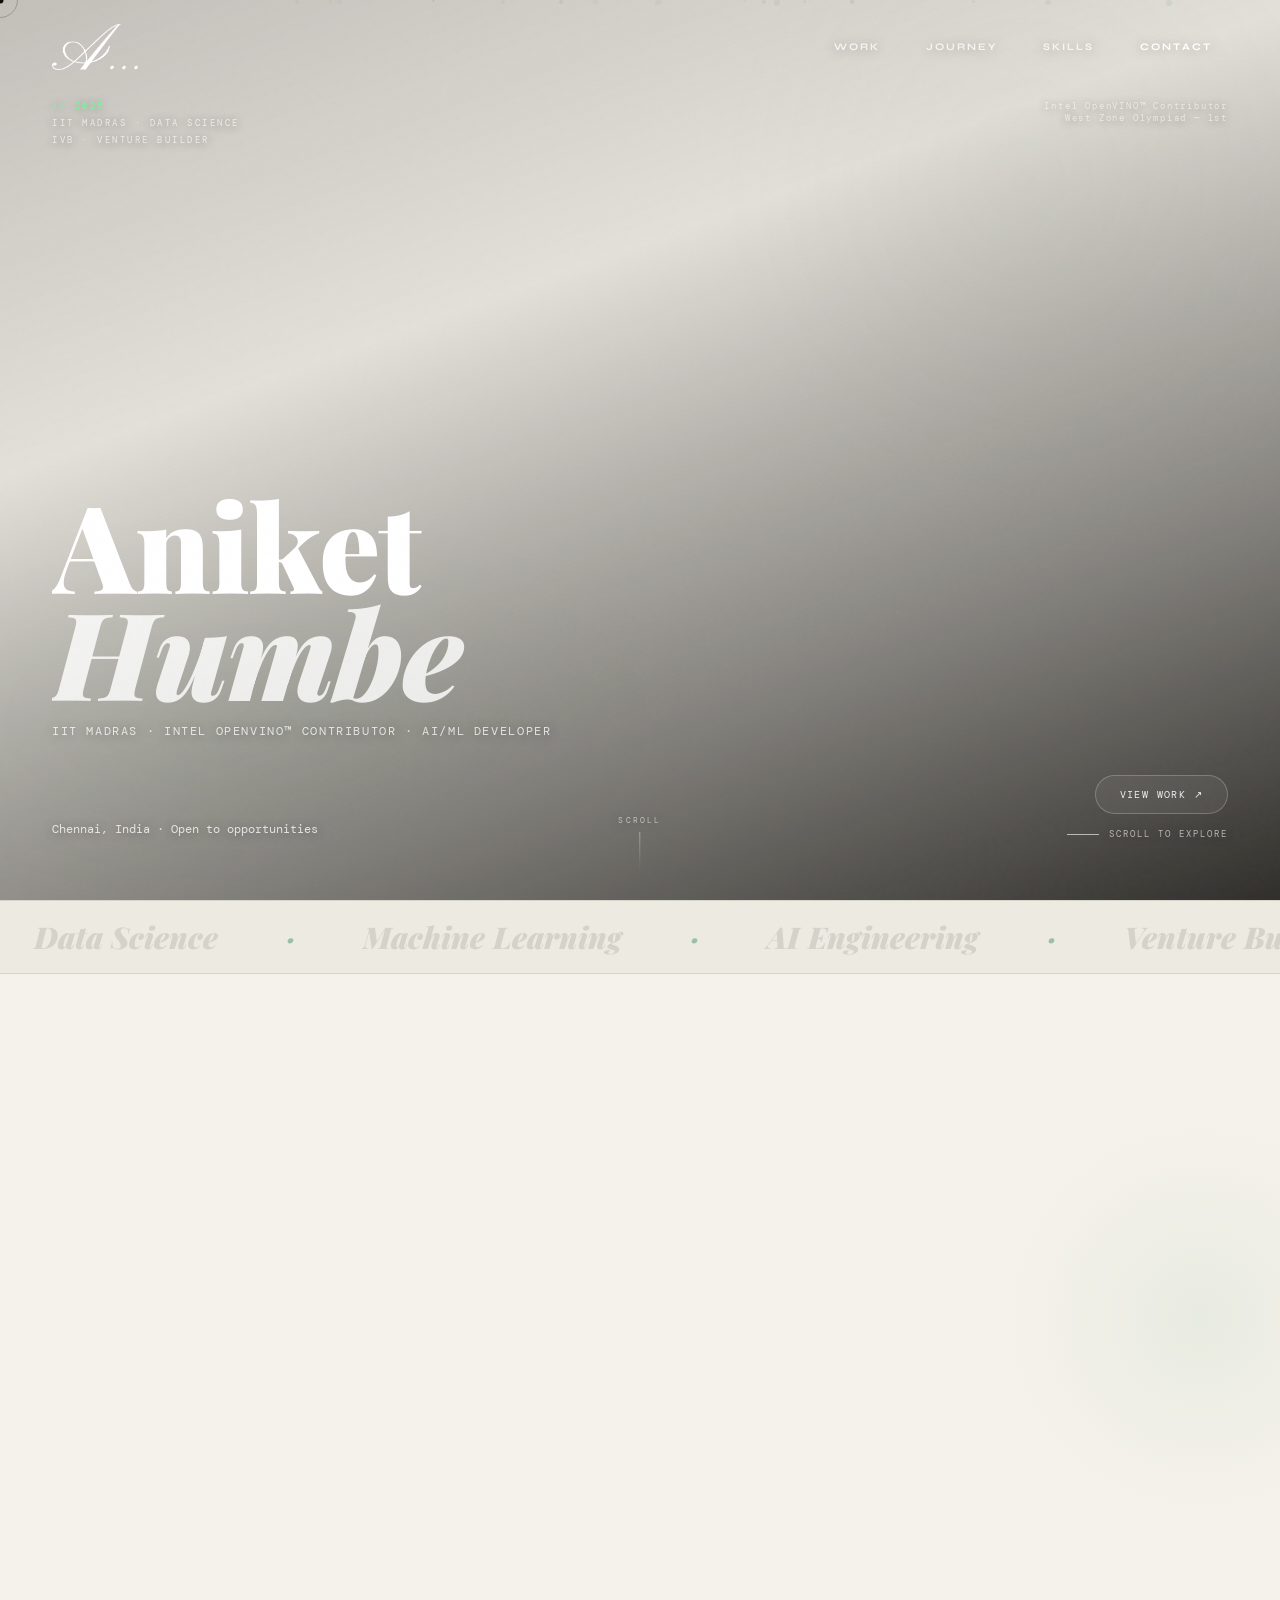
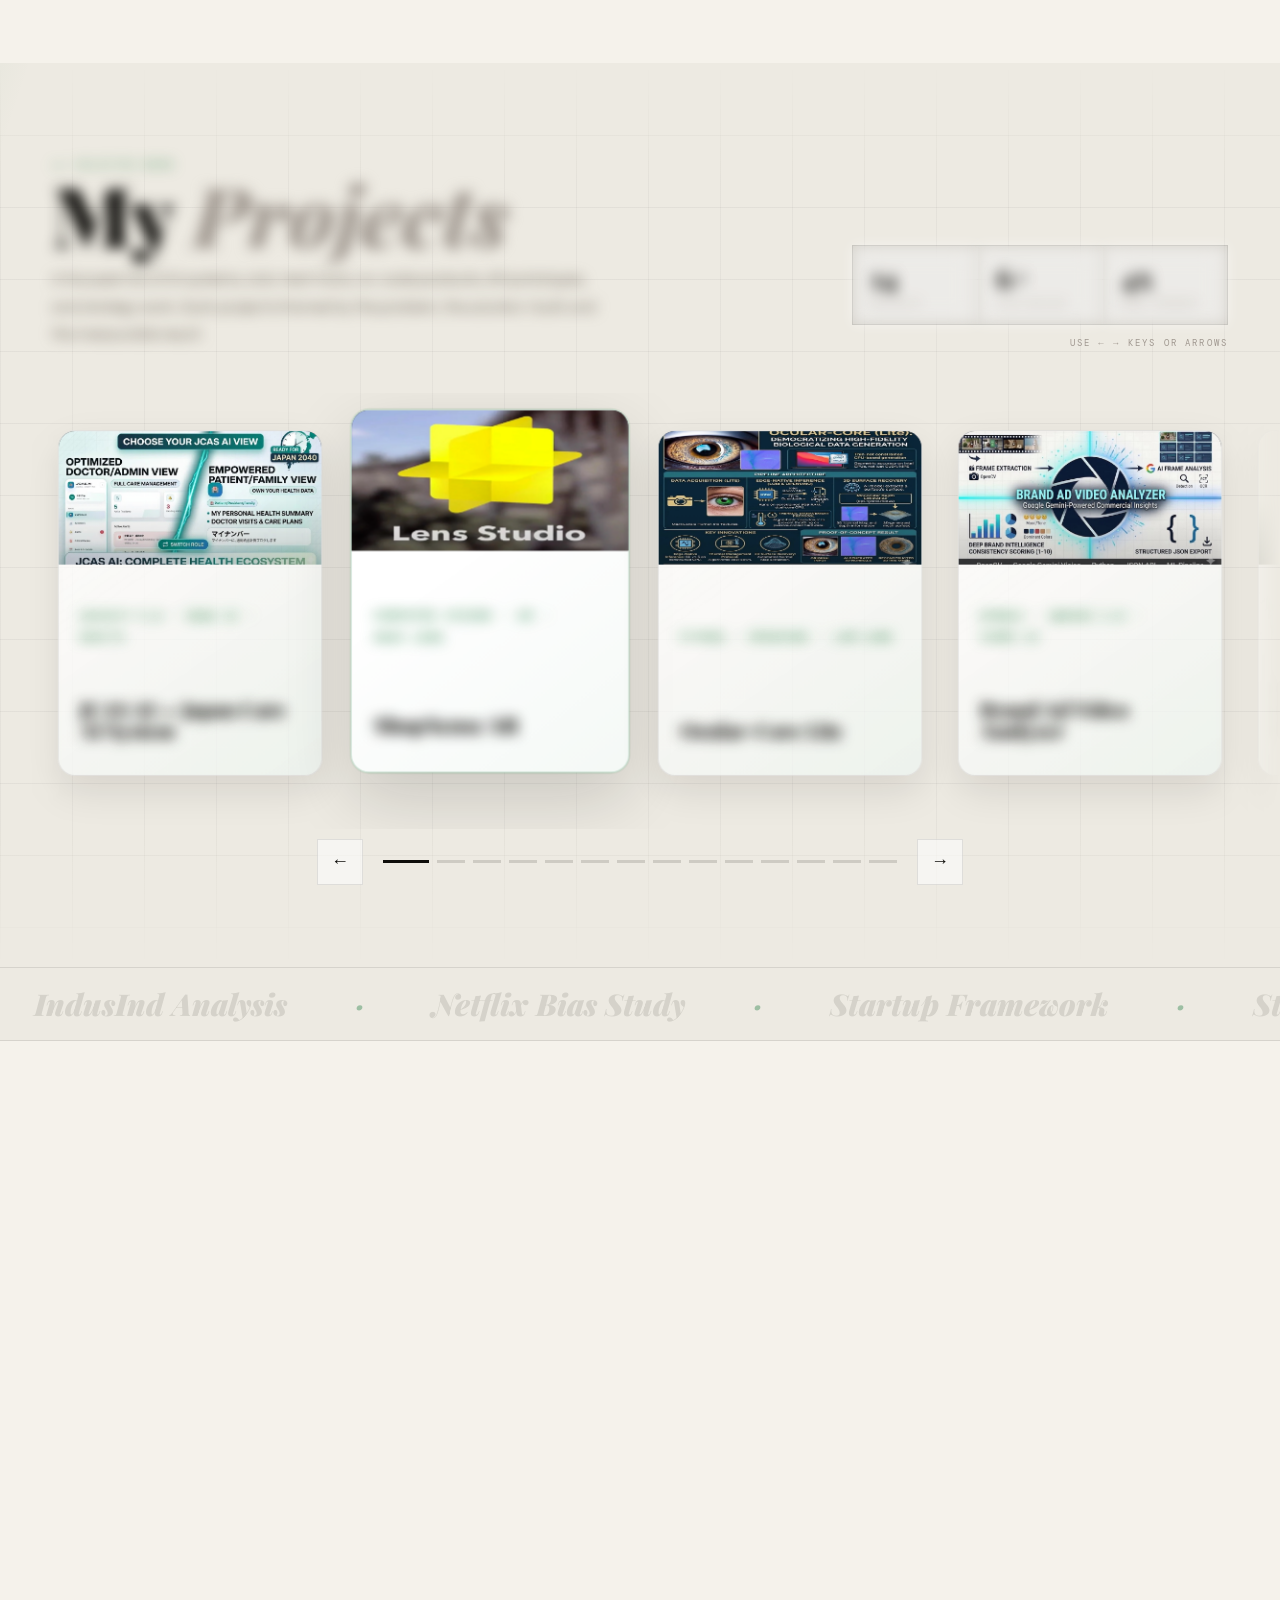
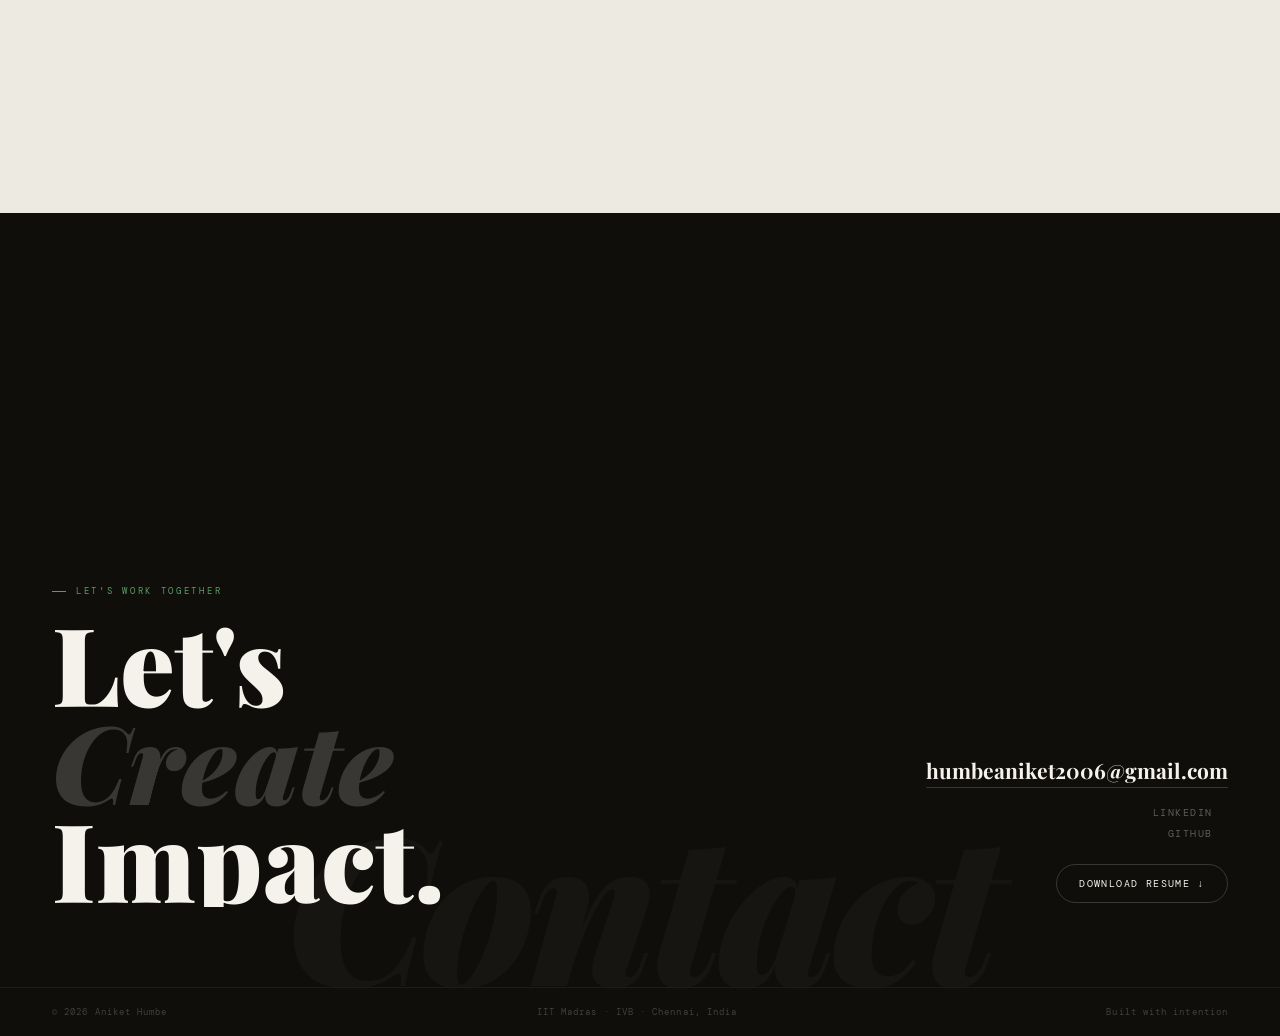
==== commit ff9d4195: "Update live projects count from 6 to 12" ====
--- a/index.html
+++ b/index.html
@@ -744,7 +744,7 @@
 <p class="about-txt sec-reveal delay-2">I'm <strong>Aniket Humbe</strong> — a Data Science student at <strong>IIT Madras</strong> and entrepreneurship student at the <strong>Institute of Venture Building</strong>. I build AI systems that solve real problems, from edge-optimized computer vision to conversational AI on national government platforms.</p>
 <p class="about-txt sec-reveal delay-3">An <strong>Intel OpenVINO™ contributor</strong>, West Zone <strong>Olympiad Ranker (1st, International Rank 15)</strong>, and two-time <strong>hackathon winner</strong>.</p>
 <div class="stats-grid sec-reveal delay-3">
-<div class="sbox"><div class="snum">6<em>+</em></div><div class="slbl">Live Projects</div></div>
+<div class="sbox"><div class="snum">12<em>+</em></div><div class="slbl">Live Projects</div></div>
 <div class="sbox"><div class="snum">2<em>×</em></div><div class="slbl">Hackathon Wins</div></div>
 <div class="sbox" style="border-top:1px solid var(--border)"><div class="snum">1<em>st</em></div><div class="slbl">West Zone Olympiad</div></div>
 <div class="sbox" style="border-top:1px solid var(--border)"><div class="snum">15<em>th</em></div><div class="slbl">International Rank CS</div></div>
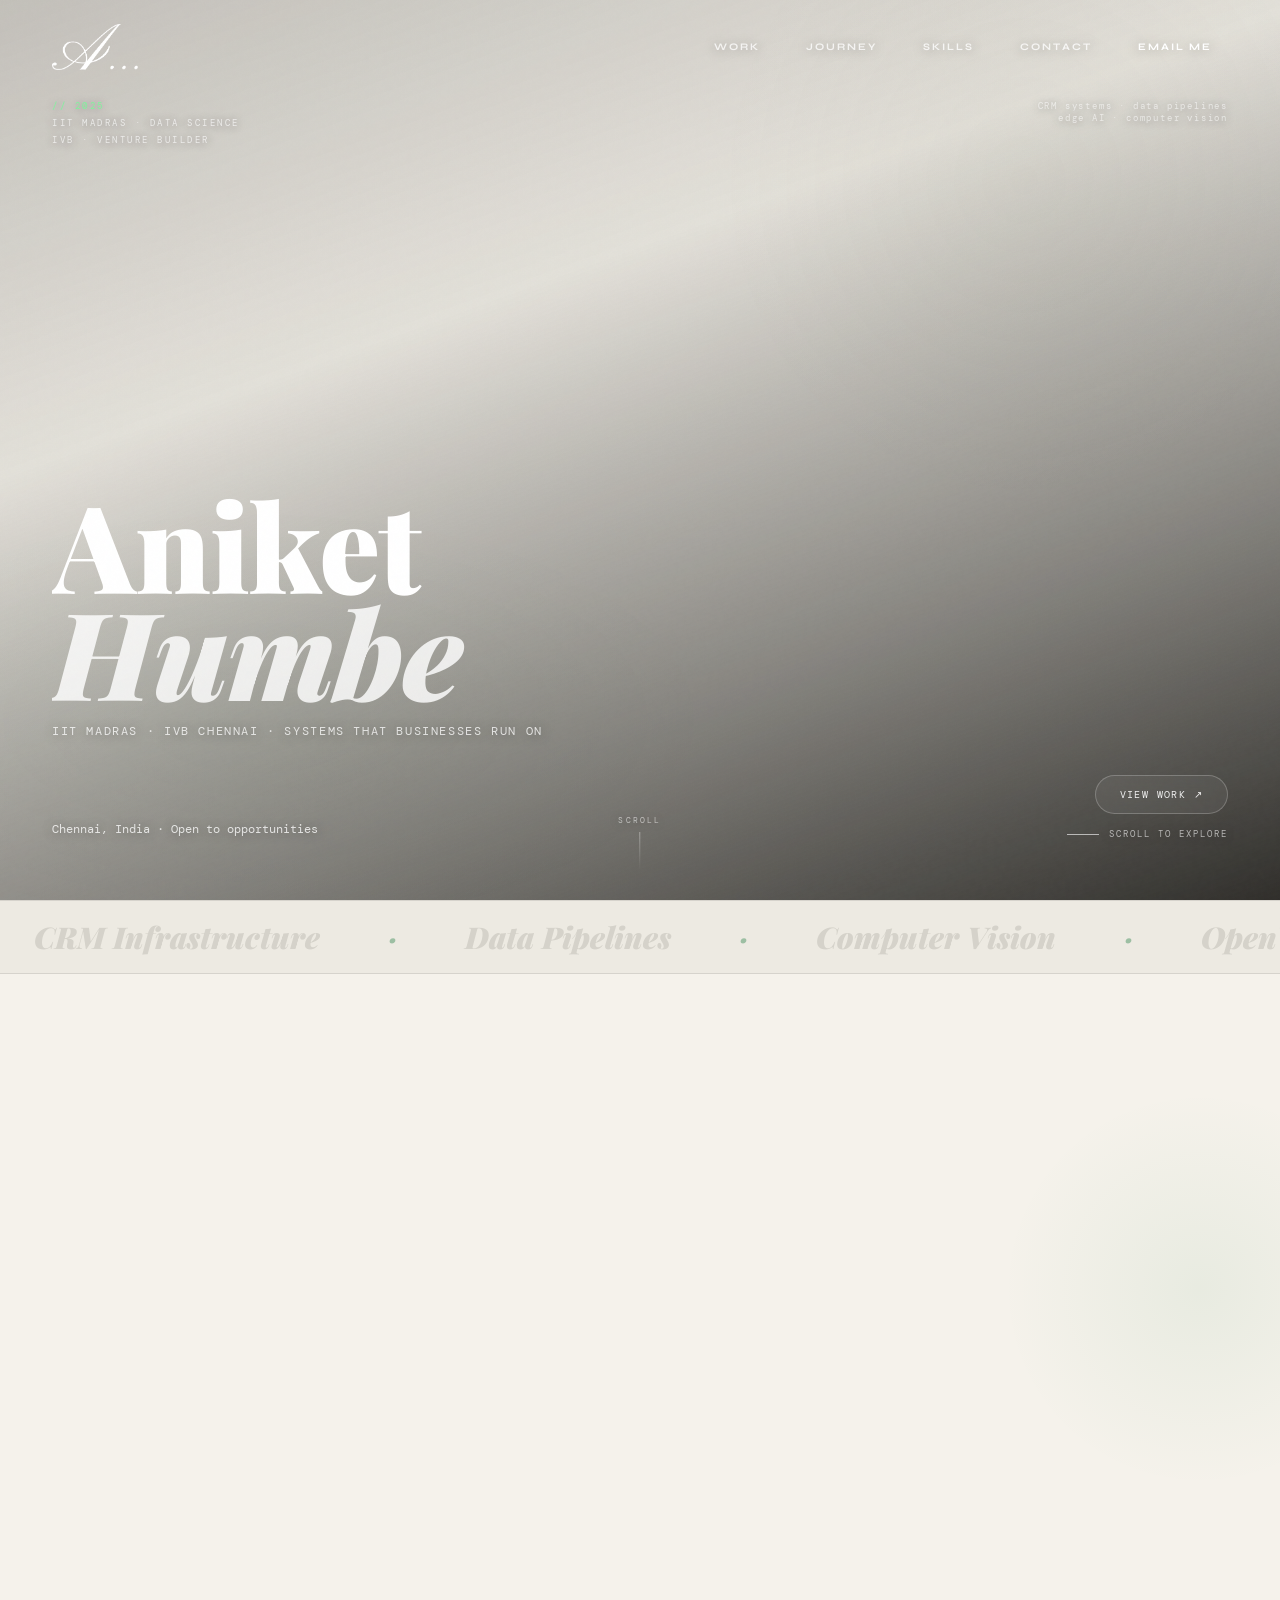
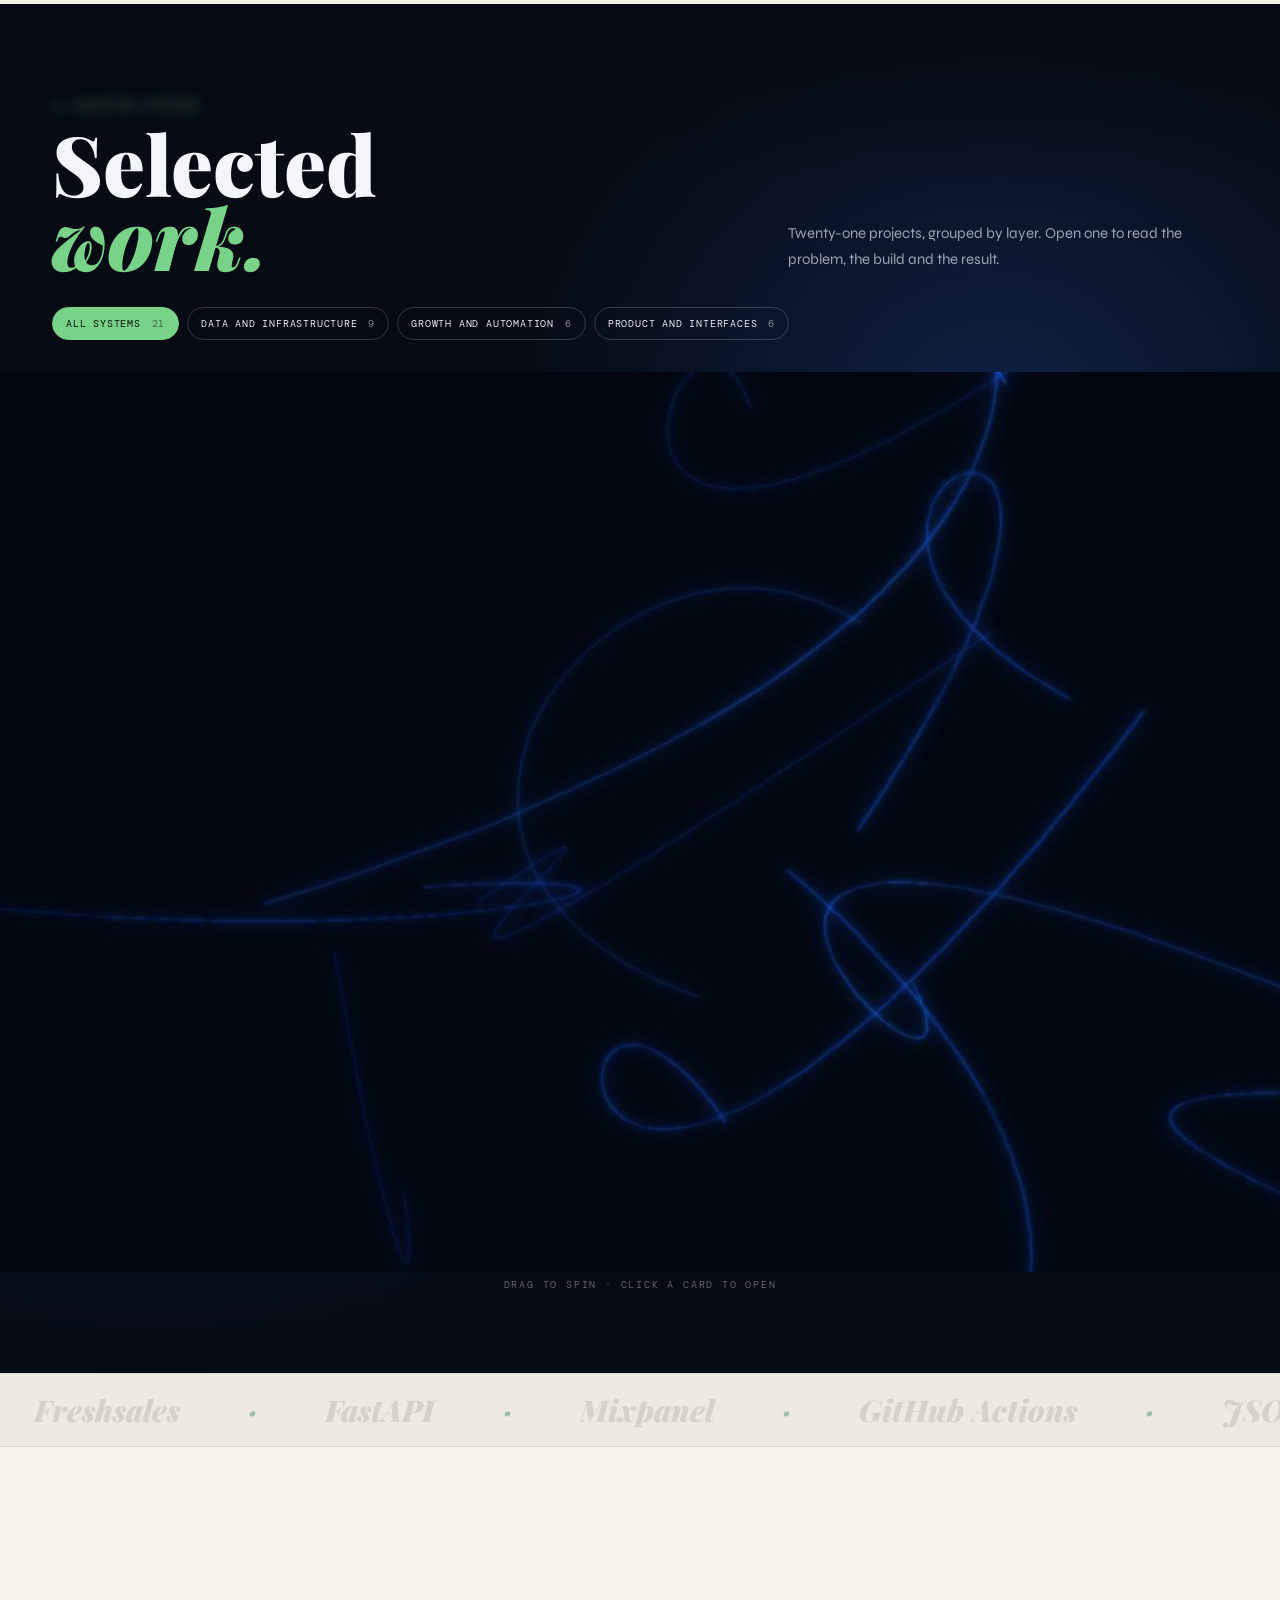
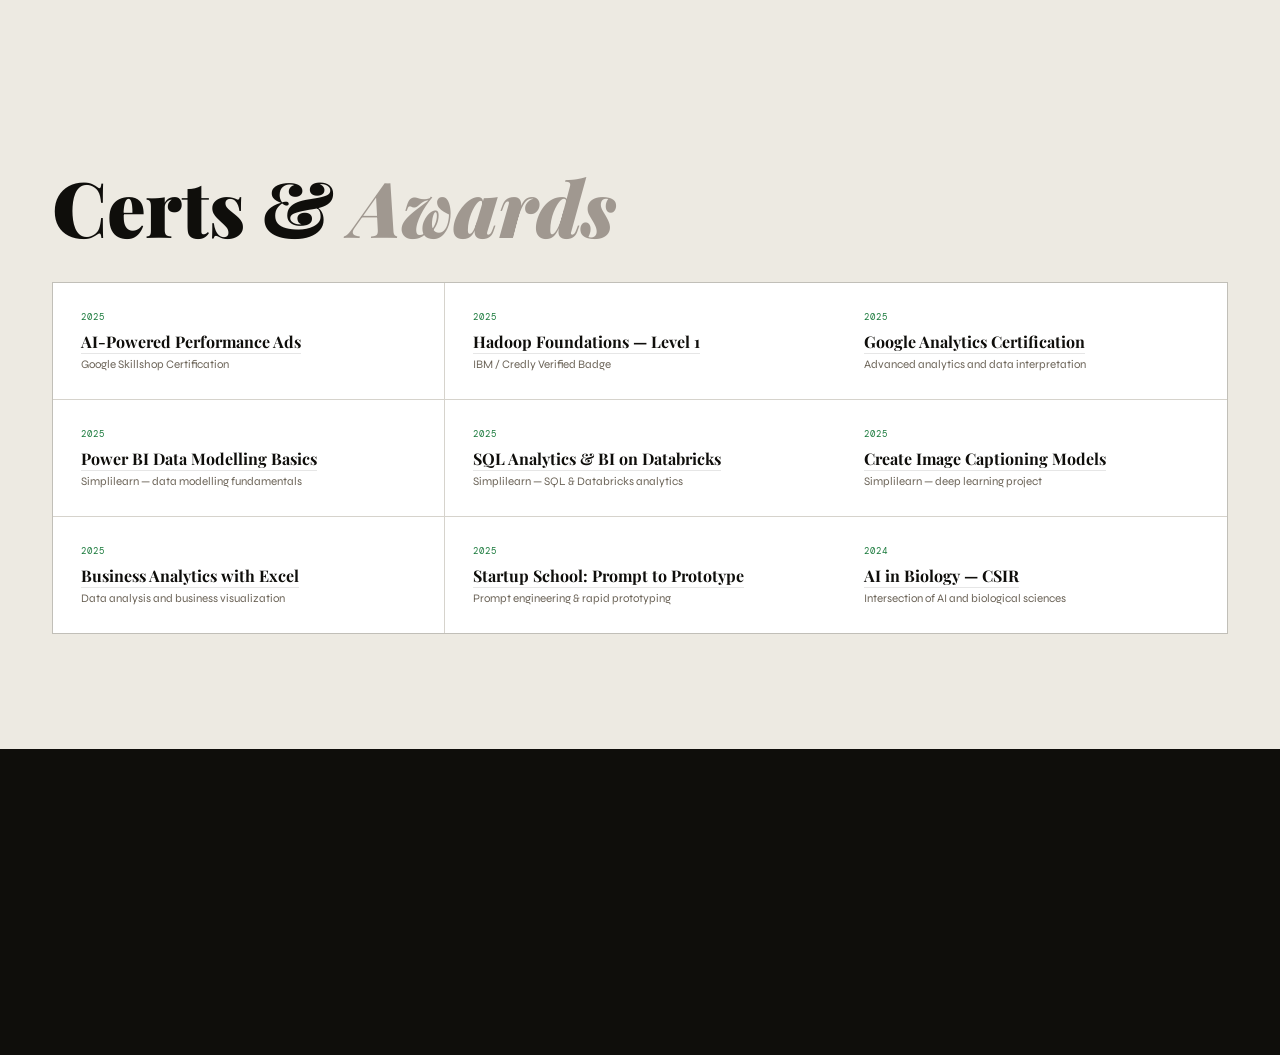
==== commit b5cdf84e: "Add project thumbnails, 3D scrolling project spiral, tool grid and copy updates" ====
--- a/index.html
+++ b/index.html
@@ -3,35 +3,35 @@
 <head>
 <meta charset="UTF-8"/>
 <meta name="viewport" content="width=device-width, initial-scale=1.0"/>
-<title>Aniket Humbe — AI/ML Developer</title>
+<title>Aniket Humbe | Data Systems and Applied AI</title>
 <meta name="google-site-verification" content="29sN_veCHmu4bzgcG_2Z8W852dv-bRSHNLs8kkPaf7M" />
-<meta name="description" content="Aniket Humbe — AI/ML developer and Data Science student at IIT Madras, Intel OpenVINO contributor, building edge AI, computer vision, and full-stack systems. Portfolio of 14+ live projects including JCAS AI, Ocular-Core Lite, and CareCore.">
+<meta name="description" content="Aniket Humbe builds CRM infrastructure, data pipelines, growth automation, computer vision, and product systems. First-year BS Data Science student at IIT Madras and builder at IVB, Chennai.">
 <link rel="canonical" href="https://humbeaniket2006-max.github.io/my-portfolio/">
 <meta property="og:type" content="website">
-<meta property="og:title" content="Aniket Humbe — AI/ML Developer">
-<meta property="og:description" content="IIT Madras · Intel OpenVINO™ Contributor · AI/ML Developer building edge AI, computer vision, and full-stack systems.">
+<meta property="og:title" content="Aniket Humbe | Data Systems and Applied AI">
+<meta property="og:description" content="CRM infrastructure, data pipelines, growth automation, computer vision, and product systems.">
 <meta property="og:image" content="https://humbeaniket2006-max.github.io/my-portfolio/assets/logo.png">
 <meta property="og:url" content="https://humbeaniket2006-max.github.io/my-portfolio/">
 <meta property="og:site_name" content="Aniket Humbe">
 <meta name="twitter:card" content="summary_large_image">
-<meta name="twitter:title" content="Aniket Humbe — AI/ML Developer">
-<meta name="twitter:description" content="IIT Madras · Intel OpenVINO™ Contributor · AI/ML Developer.">
+<meta name="twitter:title" content="Aniket Humbe | Data Systems and Applied AI">
+<meta name="twitter:description" content="CRM infrastructure, data pipelines, growth automation, computer vision, and product systems.">
 <meta name="twitter:image" content="https://humbeaniket2006-max.github.io/my-portfolio/assets/logo.png">
 <link rel="icon" type="image/png" href="assets/logo.png"/>
 <link rel="preconnect" href="https://fonts.googleapis.com"/>
 <link rel="preconnect" href="https://fonts.gstatic.com" crossorigin/>
 <link href="https://fonts.googleapis.com/css2?family=Playfair+Display:ital,wght@0,400;0,700;0,900;1,400;1,700;1,900&family=Syne:wght@300;400;600;700;800&family=DM+Mono:wght@300;400&display=swap" rel="stylesheet"/>
 <meta name="google-site-verification" content="29sN_veCHmu4bzgcG_2Z8W852dv-bRSHNLs8kkPaf7M" />
-<style>
+  <style>
 *,*::before,*::after{margin:0;padding:0;box-sizing:border-box}
 :root{
---bg:#f5f2eb; --bg2:#edeae2; --fg:#0f0e0b;
---muted:#6b6357; --muted2:#a09890;
---accent:#1a7a3c;
---border:rgba(15,14,11,.1); --card:#fff;
---serif:'Playfair Display',serif;
---sans:'Syne',sans-serif;
---mono:'DM Mono',monospace;
+  --bg:#f5f2eb; --bg2:#edeae2; --fg:#0f0e0b;
+  --muted:#6b6357; --muted2:#a09890;
+  --accent:#1a7a3c;
+  --border:rgba(15,14,11,.1); --card:#fff;
+  --serif:'Playfair Display',serif;
+  --sans:'Syne',sans-serif;
+  --mono:'DM Mono',monospace;
 }
 html{background:var(--bg);scroll-behavior:smooth}
 body{background:var(--bg);color:var(--fg);font-family:var(--sans);-webkit-font-smoothing:antialiased;overflow-x:hidden}
@@ -197,7 +197,7 @@
 .proj-modal-card{position:relative;width:min(860px,100%);min-height:auto;border-radius:26px;background:var(--card);box-shadow:0 30px 90px rgba(15,14,11,.3);overflow:hidden;color:var(--fg);animation:projModalIn .38s cubic-bezier(.16,1,.3,1)}
 @keyframes projModalIn{from{opacity:0;transform:translateY(24px) scale(.98)}to{opacity:1;transform:none}}
 .proj-modal-img{height:min(30vh,260px);min-height:190px;position:relative;overflow:hidden;background:var(--fg)}
-.proj-modal-img img{width:100%;height:100%;object-fit:cover;display:block}
+.proj-modal-img img,.proj-modal-img video,.proj-modal-img svg{width:100%;height:100%;object-fit:cover;display:block}
 .proj-modal-img.is-empty{display:none}
 .proj-modal-img.is-empty + .proj-modal-body{padding-top:70px}
 .proj-modal-img::after{content:'';position:absolute;inset:0;background:linear-gradient(180deg,transparent 42%,rgba(15,14,11,.45) 100%)}
@@ -283,53 +283,53 @@
 body::after{content:'';position:fixed;inset:0;background-image:url("data:image/svg+xml,%3Csvg viewBox='0 0 200 200' xmlns='http://www.w3.org/2000/svg'%3E%3Cfilter id='n'%3E%3CfeTurbulence type='fractalNoise' baseFrequency='.75' numOctaves='4' stitchTiles='stitch'/%3E%3C/filter%3E%3Crect width='100%25' height='100%25' filter='url(%23n)'/%3E%3C/svg%3E");opacity:.018;pointer-events:none;z-index:9997}
 
 @media(max-width:900px){
-#nav{padding:16px 22px}
-.nav-logo{width:74px;height:40px}
-.nav-links a:not(.nav-cta){display:none}
-.h-content{padding:0 22px 44px}
-.h-top-row{padding:90px 22px 0}
-.h-bot{flex-direction:column;align-items:flex-start;gap:18px}
-#about{grid-template-columns:1fr;padding:72px 22px;gap:36px}
-#proj-wrapper{padding:72px 0 56px}
-.proj-hdr{flex-direction:column;align-items:flex-start;gap:22px}
-.proj-hdr,.proj-track-wrap{padding-left:22px;padding-right:22px}
-.proj-stats{width:100%;grid-template-columns:repeat(3,1fr);display:grid}
-.proj-stat{min-width:0}
-#journey{padding:72px 22px}
-.jrn-hdr{flex-direction:column;align-items:flex-start;gap:12px}
-.jrn-grid{grid-template-columns:1fr}
-#skills{padding:72px 22px}
-.sk-row{grid-template-columns:140px 1fr 46px;gap:16px}
-#awards{padding:0 22px 72px}
-.aw-grid{grid-template-columns:1fr}
-#contact{padding:60px 22px;min-height:auto}
-.ct-body{flex-direction:column;align-items:flex-start;gap:30px}
-.ct-title{font-size:clamp(40px,12vw,126px)}
-footer{padding:14px 22px;flex-direction:column;gap:5px;text-align:center}
-.proj-hdr,.proj-track-wrap{padding-left:16px;padding-right:16px}
-.proj-card{width:min(280px,84vw);min-height:350px}
-.proj-modal{padding:12px 12px 36px}
-.proj-modal-card{border-radius:22px}
-.proj-modal-img{height:28vh;min-height:180px}
-.proj-modal-close{right:14px;top:14px;width:44px;height:44px;font-size:28px}
-.proj-modal-body{padding:24px 22px 32px}
-.proj-modal-meta{font-size:10px;margin-bottom:12px}
-.proj-modal-desc{font-size:15px;margin-bottom:18px}
-.proj-modal-list li{font-size:14px;padding-left:42px}
-.proj-modal-list li::before{width:26px}
+  #nav{padding:16px 22px}
+  .nav-logo{width:74px;height:40px}
+  .nav-links a:not(.nav-cta){display:none}
+  .h-content{padding:0 22px 44px}
+  .h-top-row{padding:90px 22px 0}
+  .h-bot{flex-direction:column;align-items:flex-start;gap:18px}
+  #about{grid-template-columns:1fr;padding:72px 22px;gap:36px}
+  #proj-wrapper{padding:72px 0 56px}
+  .proj-hdr{flex-direction:column;align-items:flex-start;gap:22px}
+  .proj-hdr,.proj-track-wrap{padding-left:22px;padding-right:22px}
+  .proj-stats{width:100%;grid-template-columns:repeat(3,1fr);display:grid}
+  .proj-stat{min-width:0}
+  #journey{padding:72px 22px}
+  .jrn-hdr{flex-direction:column;align-items:flex-start;gap:12px}
+  .jrn-grid{grid-template-columns:1fr}
+  #skills{padding:72px 22px}
+  .sk-row{grid-template-columns:140px 1fr 46px;gap:16px}
+  #awards{padding:0 22px 72px}
+  .aw-grid{grid-template-columns:1fr}
+  #contact{padding:60px 22px;min-height:auto}
+  .ct-body{flex-direction:column;align-items:flex-start;gap:30px}
+  .ct-title{font-size:clamp(40px,12vw,126px)}
+  footer{padding:14px 22px;flex-direction:column;gap:5px;text-align:center}
+  .proj-hdr,.proj-track-wrap{padding-left:16px;padding-right:16px}
+  .proj-card{width:min(280px,84vw);min-height:350px}
+  .proj-modal{padding:12px 12px 36px}
+  .proj-modal-card{border-radius:22px}
+  .proj-modal-img{height:28vh;min-height:180px}
+  .proj-modal-close{right:14px;top:14px;width:44px;height:44px;font-size:28px}
+  .proj-modal-body{padding:24px 22px 32px}
+  .proj-modal-meta{font-size:10px;margin-bottom:12px}
+  .proj-modal-desc{font-size:15px;margin-bottom:18px}
+  .proj-modal-list li{font-size:14px;padding-left:42px}
+  .proj-modal-list li::before{width:26px}
 }
 
 @media(max-width:480px){
-.h-title{font-size:clamp(48px,14vw,80px)}
-.about-big{font-size:clamp(30px,10vw,50px)}
-.about-txt{font-size:15px;line-height:1.78}
-.jrn-h2{font-size:clamp(30px,10vw,50px)}
-.sk-h2{font-size:clamp(30px,10vw,50px)}
-.aw-h2{font-size:clamp(30px,10vw,50px)}
-.sk-row{grid-template-columns:100px 1fr 40px;gap:10px}
-.sk-nm{font-size:12px}
-.stats-grid{grid-template-columns:1fr}
-.snum{font-size:36px}
+  .h-title{font-size:clamp(48px,14vw,80px)}
+  .about-big{font-size:clamp(30px,10vw,50px)}
+  .about-txt{font-size:15px;line-height:1.78}
+  .jrn-h2{font-size:clamp(30px,10vw,50px)}
+  .sk-h2{font-size:clamp(30px,10vw,50px)}
+  .aw-h2{font-size:clamp(30px,10vw,50px)}
+  .sk-row{grid-template-columns:100px 1fr 40px;gap:10px}
+  .sk-nm{font-size:12px}
+  .stats-grid{grid-template-columns:1fr}
+  .snum{font-size:36px}
 }
 
 /* ── CLICKABLE AWARD NAMES ── */
@@ -400,14 +400,14 @@
 /* ── PROJ CARD SHIMMER LINE ── */
 /* ── PROJ CARD SHIMMER LINE ── */
 .proj-card::after{
-content:'';
-position:absolute;
-inset:0;
-background:linear-gradient(135deg,transparent 40%,rgba(26,122,60,.055) 50%,transparent 60%);
-background-size:200% 200%;
-opacity:0;
-transition:opacity .3s;
-pointer-events: none; /* <-- Add this line */
+  content:'';
+  position:absolute;
+  inset:0;
+  background:linear-gradient(135deg,transparent 40%,rgba(26,122,60,.055) 50%,transparent 60%);
+  background-size:200% 200%;
+  opacity:0;
+  transition:opacity .3s;
+  pointer-events: none; /* <-- Add this line */
 }.proj-card:hover::after{opacity:1;animation:cardShimmer .7s ease}
 @keyframes cardShimmer{from{background-position:200% 200%}to{background-position:-200% -200%}}
 
@@ -439,11 +439,11 @@
 #nav-mobile a{font-family:var(--serif);font-size:clamp(28px,6vw,48px);font-weight:900;color:var(--bg);font-style:italic;letter-spacing:-.01em;transition:color .2s}
 #nav-mobile a:hover{color:rgba(26,122,60,.8)}
 @media(max-width:900px){
-#nav-toggle{display:block;color:rgba(255,255,255,.8)}
-#nav.scrolled #nav-toggle{color:var(--fg)}
-.nav-links{display:none}
-#nav-mobile{display:flex}
-#nav-mobile:not(.open){pointer-events:none}
+  #nav-toggle{display:block;color:rgba(255,255,255,.8)}
+  #nav.scrolled #nav-toggle{color:var(--fg)}
+  .nav-links{display:none}
+  #nav-mobile{display:flex}
+  #nav-mobile:not(.open){pointer-events:none}
 }
 
 /* ── HERO SCROLL CUE BOUNCE ── */
@@ -458,44 +458,131 @@
 
 /* ── PROJ CAROUSEL MOBILE ── */
 @media(max-width:900px){
-#proj-wrapper{padding:60px 22px 52px}
-.proj-track-wrap{margin:0 -22px;padding:24px 22px 40px;-webkit-mask-image:none;mask-image:none}
-.proj-card{width:calc((100% - 24px) / 2)!important;min-width:200px}
+  #proj-wrapper{padding:60px 22px 52px}
+  .proj-track-wrap{margin:0 -22px;padding:24px 22px 40px;-webkit-mask-image:none;mask-image:none}
+  .proj-card{width:calc((100% - 24px) / 2)!important;min-width:200px}
 }
 @media(max-width:600px){
-#proj-wrapper{padding:60px 16px 48px}
-.proj-hdr{gap:28px}
-.proj-track-wrap{margin:0 -16px;padding:22px 16px 38px}
-.proj-stats{grid-template-columns:1fr}
-.proj-card{width:100%!important}
+  #proj-wrapper{padding:60px 16px 48px}
+  .proj-hdr{gap:28px}
+  .proj-track-wrap{margin:0 -16px;padding:22px 16px 38px}
+  .proj-stats{grid-template-columns:1fr}
+  .proj-card{width:100%!important}
 }
 @media(prefers-reduced-motion:reduce){
-#proj-wrapper::after{animation:none}
-.proj-track,.proj-card,.text-motion,.text-group-motion{transition:none}
-.motion-headline.in em{animation:none}
+  #proj-wrapper::after{animation:none}
+  .proj-track,.proj-card,.text-motion,.text-group-motion{transition:none}
+  .motion-headline.in em{animation:none}
 }
+
+/* ── PROJECT CAROUSEL ── */
+#proj-wrapper{position:relative;overflow:hidden;background:var(--bg2);padding:96px 52px 82px;color:var(--fg)}
+#proj-wrapper::before{content:'';position:absolute;inset:0;background-image:linear-gradient(rgba(15,14,11,.045) 1px,transparent 1px),linear-gradient(90deg,rgba(15,14,11,.035) 1px,transparent 1px);background-size:72px 72px;pointer-events:none}
+#proj-wrapper::after{display:none}.projects-head,.filter-bar,.projects-carousel{position:relative;z-index:1}.projects-head{display:grid;grid-template-columns:1fr minmax(260px,440px);gap:52px;align-items:end;margin-bottom:34px}.projects-head h2{font:900 clamp(42px,6.5vw,96px)/.88 var(--serif);color:var(--fg)}.projects-head h2 em{font-style:italic;color:var(--accent)}.projects-head p{font:15px/1.78 var(--sans);font-weight:300;color:var(--muted)}.production-note{margin-top:18px;border-left:2px solid var(--accent);padding:8px 0 8px 14px;color:var(--muted);font:11px/1.65 var(--mono)}.production-note strong{color:var(--fg);font-weight:400}.filter-bar{display:flex;gap:8px;flex-wrap:wrap;margin:0 0 32px}.filter-btn{appearance:none;border:1px solid var(--border);border-radius:100px;padding:9px 13px;background:transparent;color:var(--fg);font:10px var(--mono);letter-spacing:.08em;text-transform:uppercase;cursor:pointer;transition:.2s}.filter-btn:hover,.filter-btn[aria-pressed="true"]{background:var(--accent);border-color:var(--accent);color:#fff}
+.projects-viewport{overflow:hidden;margin:0 -52px;padding:18px 52px 36px}.projects-track{display:flex;gap:20px;transition:transform .72s cubic-bezier(.16,1,.3,1);will-change:transform}.system-card{width:calc((100% - 60px)/4);min-width:0;flex:0 0 calc((100% - 60px)/4);border:1px solid var(--border);border-radius:16px;background:var(--card);overflow:hidden;cursor:pointer;transition:transform .3s,border-color .3s,box-shadow .3s}.system-card:hover,.system-card:focus-visible{outline:none;transform:translateY(-7px);border-color:rgba(26,122,60,.25);box-shadow:0 16px 38px rgba(26,122,60,.1)}.project-thumb{aspect-ratio:4/3;overflow:hidden;border-bottom:1px solid var(--border);background:var(--bg)}.project-thumb>img,.project-thumb>svg{width:100%;height:100%;display:block;object-fit:cover;transition:transform .45s cubic-bezier(.16,1,.3,1)}.system-card:hover .project-thumb>img,.system-card:hover .project-thumb>svg{transform:scale(1.03)}.card-copy{padding:18px 19px 16px}.card-index{display:block;color:var(--accent);font:9px var(--mono);letter-spacing:.15em;text-transform:uppercase}.card-copy h3{font:900 clamp(20px,2vw,28px)/1.02 var(--serif);color:var(--fg);margin:10px 0}.card-summary{font-size:12px;line-height:1.6;color:var(--muted);min-height:58px}.card-tags{margin-top:16px}.card-tags .ptag{font-size:9px}.card-open{display:block;margin-top:17px;color:var(--muted2);font:9px var(--mono);letter-spacing:.15em;text-transform:uppercase;transition:color .2s,transform .2s}.system-card:hover .card-open,.system-card:focus-visible .card-open{color:var(--accent);transform:translateX(4px)}.proj-controls{position:relative;z-index:1;display:flex;align-items:center;justify-content:center;gap:20px;margin-top:2px}.proj-arrow{width:46px;height:46px;border:1px solid var(--border);background:rgba(255,255,255,.55);color:var(--fg);display:flex;align-items:center;justify-content:center;cursor:pointer;transition:.2s;font-size:18px}.proj-arrow:hover{background:var(--fg);border-color:var(--fg);color:var(--bg);transform:translateY(-2px)}.proj-arrow:disabled{opacity:.3;cursor:default}.proj-dots{display:flex;gap:8px;align-items:center}.proj-dot{width:28px;height:3px;border:0;background:rgba(15,14,11,.14);cursor:pointer;transition:.25s}.proj-dot.active{width:46px;background:var(--fg)}.modal-flow svg{width:100%;display:block;background:var(--bg2);border:1px solid var(--border)}.modal-flow .wire{stroke:var(--muted2);fill:none;stroke-width:1.25}.modal-flow .node{fill:var(--card);stroke:var(--accent);stroke-width:1}.modal-flow .node-hot{fill:rgba(26,122,60,.1);stroke:var(--accent);stroke-width:1}.modal-flow text{fill:var(--muted);font:8px var(--mono)}
+@media(max-width:1200px){.system-card{width:calc((100% - 40px)/3);flex-basis:calc((100% - 40px)/3)}}@media(max-width:900px){#proj-wrapper{padding:72px 22px}.projects-head{grid-template-columns:1fr;gap:22px}.projects-viewport{margin:0 -22px;padding-left:22px;padding-right:22px}.system-card{width:calc((100% - 20px)/2);flex-basis:calc((100% - 20px)/2)}}@media(max-width:600px){.system-card{width:100%;flex-basis:100%}.projects-head h2{font-size:clamp(42px,14vw,70px)}}@media(prefers-reduced-motion:reduce){.projects-track,.system-card,.project-thumb>img,.project-thumb>svg{transition:none}.system-card:hover,.system-card:focus-visible{transform:none}}
+
+/* ── CALMER MOTION: no particles, cursor ring or card shimmer ── */
+#particles,#cur-dot,#cur-ring{display:none!important}
+.system-card::after{display:none}
+
+/* ── SKILL GROUPS ── */
+.sk-groups{display:grid;grid-template-columns:repeat(2,1fr);gap:1px;background:var(--border);border:1px solid var(--border)}
+.sk-group{background:var(--bg2);padding:30px 28px}
+.sk-group h3{font-family:var(--mono);font-weight:400;font-size:11px;letter-spacing:.2em;text-transform:uppercase;color:var(--accent);margin-bottom:18px}
+.sk-group ul{list-style:none;display:flex;flex-wrap:wrap;gap:8px;margin-bottom:22px}
+.sk-group li{font-family:var(--mono);font-size:12.5px;padding:7px 13px;border:1px solid var(--border);border-radius:4px;background:var(--card);color:var(--fg)}
+.sk-group a{font-family:var(--mono);font-size:10px;letter-spacing:.14em;text-transform:uppercase;color:var(--muted);border-bottom:1px solid var(--border);padding-bottom:2px;transition:color .2s,border-color .2s}
+.sk-group a:hover{color:var(--accent);border-color:var(--accent)}
+.fcount{opacity:.55;margin-left:4px}
+@media(max-width:700px){.sk-groups{grid-template-columns:1fr}}
+
+/* ── 3D HELIX CAROUSEL (dark section) ── */
+#proj-wrapper{background:#070b14;color:#e9ecf5}
+#proj-wrapper::before{background-image:radial-gradient(ellipse 55% 45% at 78% 30%,rgba(34,92,190,.28),transparent 70%),radial-gradient(ellipse 45% 40% at 12% 85%,rgba(20,60,140,.22),transparent 70%);background-size:auto}
+#proj-wrapper .sec-tag{color:#78d287}#proj-wrapper .sec-tag::before{background:#78d287}
+#proj-wrapper .projects-head h2{color:#f3f5fb}
+#proj-wrapper .projects-head h2 em{color:#78d287}
+#proj-wrapper .projects-head p{color:rgba(233,236,245,.66)}
+#proj-wrapper .filter-btn{border-color:rgba(255,255,255,.18);color:#e9ecf5}
+#proj-wrapper .filter-btn:hover,#proj-wrapper .filter-btn[aria-pressed="true"]{background:#78d287;border-color:#78d287;color:#07100a}
+.helix-wrap{margin:0 -52px;position:relative;z-index:1}
+.helix-stage{position:relative;height:760px;perspective:2000px;overflow:hidden;cursor:grab;touch-action:pan-y;user-select:none;-webkit-user-select:none;outline:none}
+.helix-stage.drag{cursor:grabbing}
+.helix{position:absolute;inset:0;will-change:transform}
+.hx{position:absolute;left:50%;top:50%;width:240px;height:306px;margin:-153px 0 0 -120px;will-change:transform,opacity;backface-visibility:visible}
+.hx .system-card{width:100%;height:100%;flex:none;display:block;background:#0f1526;border-color:rgba(255,255,255,.1);box-shadow:0 8px 20px rgba(0,0,0,.45);transition:transform .25s,border-color .25s}
+.hx .system-card:hover,.hx .system-card:focus-visible{transform:scale(1.06);border-color:rgba(120,210,135,.55)}
+.hx .project-thumb{border-bottom-color:rgba(255,255,255,.08);background:#0b0f1a}
+.hx .card-copy{padding:14px 16px}
+.hx .card-index{color:#78d287}
+.hx .card-copy h3{color:#f3f5fb;font-size:19px;margin:8px 0 6px;display:-webkit-box;-webkit-line-clamp:2;-webkit-box-orient:vertical;overflow:hidden}
+.hx .card-summary{color:rgba(233,236,245,.62);min-height:0;font-size:11.5px;display:-webkit-box;-webkit-line-clamp:3;-webkit-box-orient:vertical;overflow:hidden}
+.hx .card-tags,.hx .card-open{display:none}
+.hx .dim{position:absolute;inset:0;background:#070b14;opacity:var(--dim,0);border-radius:16px;pointer-events:none}
+.helix-hint{text-align:center;margin-top:6px;font:10px var(--mono);letter-spacing:.18em;text-transform:uppercase;color:rgba(233,236,245,.4)}
+.helix-stage.flat{height:auto;perspective:none;overflow:visible;cursor:auto;touch-action:auto}
+.helix.flat{position:static;display:flex;gap:16px;overflow-x:auto;scroll-snap-type:x mandatory;padding:8px 22px 20px;-webkit-overflow-scrolling:touch}
+.helix.flat .dim{display:none}
+.helix.flat .hx{position:static;flex:0 0 min(78vw,300px);height:auto;margin:0;transform:none!important;opacity:1!important;scroll-snap-align:center}
+.helix.flat .hx .system-card{height:auto}
+@media(max-width:900px){.helix-wrap{margin:0 -22px}}
+@media(prefers-reduced-motion:reduce){.hx .system-card{transition:none}}
+
+/* ── WebGL vortex ── */
+.helix-stage.gl{height:min(88vh,820px);perspective:none;overflow:hidden;cursor:grab;touch-action:pan-y}
+.gl-canvas{position:absolute;inset:0;width:100%;height:100%;display:block}
+.helix.gl-list{position:absolute;inset:auto;left:0;top:0;width:1px;height:1px;overflow:hidden;clip:rect(0 0 0 0);white-space:nowrap}
+.helix.gl-list .hx{position:static;width:240px;height:auto;margin:0;transform:none}
+.gl-caption{position:absolute;right:52px;bottom:30px;max-width:300px;text-align:right;pointer-events:none}
+.gl-caption h3{font:italic 900 clamp(20px,2.2vw,30px)/1.05 var(--serif);color:#f3f5fb;text-shadow:0 2px 24px rgba(0,0,0,.7)}
+.gl-caption p{margin:8px 0 0 auto;font:13px/1.55 var(--sans);color:rgba(233,236,245,.72);text-shadow:0 1px 14px rgba(0,0,0,.8)}
+.gl-caption span{display:inline-block;margin-top:10px;font:9.5px var(--mono);letter-spacing:.2em;text-transform:uppercase;color:#78d287}
+
+/* ── scroll-driven vortex ── */
+#proj-wrapper{overflow:clip}
+.helix-stage.gl{position:sticky;top:0;height:100vh;background:#02060f url(assets/vortex-bg.jpg) center/cover no-repeat;overflow:hidden}
+.helix-wrap:has(.helix-stage.gl){margin:0 -52px}
+.gl-bgtext{position:absolute;left:0;right:0;top:50%;transform:translateY(-52%);text-align:center;font:italic 900 clamp(140px,24vw,340px)/1 var(--serif);color:#fff;pointer-events:none;user-select:none;white-space:nowrap}
+.helix-stage.gl .gl-canvas{z-index:1}
+.gl-caption{z-index:2}
+
+/* ── SKILLS: tool grid with spring tilt, in the site's cream theme ── */
+.sk-grid{display:grid;grid-template-columns:repeat(5,1fr);gap:18px}
+.tool{position:relative;display:flex;flex-direction:column;align-items:center;justify-content:center;gap:22px;aspect-ratio:1/1;padding:20px;border:1px solid var(--border);border-radius:26px;background:var(--card);color:var(--fg);text-align:center;transition:opacity .25s;will-change:transform,opacity}
+.tool svg{flex:none}
+.tool-name{font:400 clamp(15px,1.55vw,22px)/1.3 var(--sans);color:var(--muted);transition:color .25s}
+.tool-tag{position:absolute;bottom:18px;font:9px var(--mono);letter-spacing:.18em;text-transform:uppercase;color:var(--muted2);transition:color .25s}
+.tool-glow{position:absolute;inset:0;border-radius:inherit;opacity:0;transition:opacity .3s;pointer-events:none;background-image:radial-gradient(circle,rgba(26,122,60,.55) 1px,transparent 1.7px);background-size:11px 11px;box-shadow:inset 0 1px 0 rgba(26,122,60,.7);-webkit-mask-image:radial-gradient(ellipse 80% 80% at 50% 100%,#000 5%,transparent 78%);mask-image:radial-gradient(ellipse 80% 80% at 50% 100%,#000 5%,transparent 78%)}
+.tool::after{content:'';position:absolute;inset:0;border-radius:inherit;box-shadow:0 18px 44px rgba(26,122,60,.16);opacity:0;transition:opacity .3s;pointer-events:none}
+.tool.active{border-color:rgba(26,122,60,.35)}
+.tool.active .tool-name{color:var(--fg)}.tool.active .tool-tag{color:var(--muted)}
+.tool.active .tool-glow,.tool.active::after{opacity:1}
+.sk-grid.has-hover .tool:not(.active){opacity:.5}
+@media(max-width:1100px){.sk-grid{grid-template-columns:repeat(3,1fr)}}
+@media(max-width:600px){.sk-grid{grid-template-columns:repeat(2,1fr);gap:12px}.tool-name{font-size:14px}.tool svg{width:44px;height:44px}}
 </style>
 <script type="application/ld+json">
 {
   "@context": "https://schema.org",
   "@type": "Person",
   "name": "Aniket Humbe",
-  "jobTitle": "AI/ML Developer",
+  "jobTitle": "Systems and Infrastructure Builder",
   "url": "https://humbeaniket2006-max.github.io/my-portfolio/",
   "image": "https://humbeaniket2006-max.github.io/my-portfolio/assets/logo.png",
   "email": "mailto:humbeaniket2006@gmail.com",
-  "alumniOf": [
+  "affiliation": [
     { "@type": "CollegeOrUniversity", "name": "Indian Institute of Technology Madras" },
     { "@type": "CollegeOrUniversity", "name": "Institute of Venture Building" }
   ],
-  "knowsAbout": ["Data Science", "Machine Learning", "Computer Vision", "Edge AI", "Intel OpenVINO"],
+  "knowsAbout": ["Data Science", "CRM Infrastructure", "Data Pipelines", "Growth Automation", "Computer Vision", "Edge AI", "Intel OpenVINO"],
   "sameAs": [
     "https://www.linkedin.com/in/aniket-ankush-humbe-26124b384/",
     "https://github.com/humbeaniket2006-max"
   ]
 }
 </script>
-<script type="application/ld+json">
+<script type="application/json" data-superseded="true">
 {
   "@context": "https://schema.org",
   "@type": "ItemList",
@@ -648,326 +735,520 @@
 
 <!-- PRELOADER -->
 <div id="preloader">
-<div class="pl-name">Aniket Humbe</div>
-<div class="pl-bar-wrap"><div class="pl-bar" id="plbar"></div></div>
-<div class="pl-pct" id="plpct">0%</div>
-<div class="pl-wipe" id="plwipe"></div>
+  <div class="pl-name">Aniket Humbe</div>
+  <div class="pl-bar-wrap"><div class="pl-bar" id="plbar"></div></div>
+  <div class="pl-pct" id="plpct">0%</div>
+  <div class="pl-wipe" id="plwipe"></div>
 </div>
 
 <!-- NAV -->
 <nav id="nav">
-<a href="#hero" class="nav-logo" aria-label="Aniket Humbe home">
-<img class="logo-light" src="assets/logo.png" alt="Aniket Humbe logo">
-<img class="logo-dark" src="assets/logo-black.png" alt="" aria-hidden="true">
-</a>
-<button id="nav-toggle" aria-label="Open menu">
-<span></span><span></span><span></span>
-</button>
-<div id="nav-mobile">
-<a href="#about" onclick="closeMobileNav()">About</a>
-<a href="#proj-wrapper" onclick="closeMobileNav()">Work</a>
-<a href="#journey" onclick="closeMobileNav()">Journey</a>
-<a href="#skills" onclick="closeMobileNav()">Skills</a>
-<a href="#contact" onclick="closeMobileNav()">Contact</a>
-</div>
-<div class="nav-links">
-<a href="#proj-wrapper">Work</a>
-<a href="#journey">Journey</a>
-<a href="#skills">Skills</a>
-<a href="#contact" class="nav-cta">Contact</a>
-</div>
+  <a href="#hero" class="nav-logo" aria-label="Aniket Humbe home">
+    <img class="logo-light" src="assets/logo.png" alt="Aniket Humbe logo">
+    <img class="logo-dark" src="assets/logo-black.png" alt="" aria-hidden="true">
+  </a>
+  <button id="nav-toggle" aria-label="Open menu">
+    <span></span><span></span><span></span>
+  </button>
+  <div id="nav-mobile">
+    <a href="#about" onclick="closeMobileNav()">About</a>
+    <a href="#proj-wrapper" onclick="closeMobileNav()">Work</a>
+    <a href="#journey" onclick="closeMobileNav()">Journey</a>
+    <a href="#skills" onclick="closeMobileNav()">Skills</a>
+    <a href="#contact" onclick="closeMobileNav()">Contact</a>
+    <a href="mailto:humbeaniket2006@gmail.com" onclick="closeMobileNav()">Email me</a>
+  </div>
+  <div class="nav-links">
+    <a href="#proj-wrapper">Work</a>
+    <a href="#journey">Journey</a>
+    <a href="#skills">Skills</a>
+    <a href="#contact">Contact</a>
+    <a href="mailto:humbeaniket2006@gmail.com" class="nav-cta">Email me</a>
+  </div>
 </nav>
 
 <!-- ══ HERO ══ -->
 <section id="hero">
-<video id="hImg" class="h-img" src="assets/intro-video.mp4" autoplay muted loop playsinline preload="auto" aria-label="Aniket Humbe intro video"></video>
-<div class="h-overlay"></div>
-
-<!-- subtle ambient top info - parallax layer 1 (slowest) -->
-<div class="h-top-row" id="hLayer1">
-<div class="h-tag-left">
-<span class="acc">// 2025</span>
-<span>IIT Madras · Data Science</span>
-<span>IVB · Venture Builder</span>
-</div>
-<div class="h-tag-right">Intel OpenVINO™ Contributor<br/>West Zone Olympiad — 1st</div>
-</div>
-
-<div class="h-content">
-<!-- Main title - parallax layer 2 -->
-<div class="h-main" id="hLayer2">
-<h1 class="h-title">
-<span class="h-line"><span class="h-li" id="hL1">Aniket</span></span>
-<span class="h-line"><span class="h-li" id="hL2"><em>Humbe</em></span></span>
-</h1>
-<div class="h-sub" id="hSub">IIT Madras · Intel OpenVINO™ Contributor · AI/ML Developer</div>
-</div>
-
-<!-- Bottom row - parallax layer 3 -->
-<div class="h-bot" id="hLayer3">
-<div class="h-desc">
-<!-- <strong>IIT Madras</strong> + <strong>IVB</strong> — building scalable AI<br/>solutions for real-world impact.<br/> -->
-<span style="margin-top:6px;display:block">Chennai, India · Open to opportunities</span> 
-</div>
-<div class="h-actions">
-<a href="#proj-wrapper" class="h-btn">View Work ↗</a>
-<div class="scroll-cue">Scroll to explore</div>
-</div>
-</div>
-</div>
-
-<div class="scroll-ind">
-<span>Scroll</span>
-<div class="scroll-ind-line"></div>
-</div>
+  <video id="hImg" class="h-img" src="assets/intro-video.mp4" autoplay muted loop playsinline preload="auto" aria-label="Aniket Humbe intro video"></video>
+  <div class="h-overlay"></div>
+
+  <!-- subtle ambient top info - parallax layer 1 (slowest) -->
+  <div class="h-top-row" id="hLayer1">
+    <div class="h-tag-left">
+      <span class="acc">// 2025</span>
+      <span>IIT Madras · Data Science</span>
+      <span>IVB · Venture Builder</span>
+    </div>
+    <div class="h-tag-right">CRM systems · data pipelines<br/>edge AI · computer vision</div>
+  </div>
+
+  <div class="h-content">
+    <!-- Main title - parallax layer 2 -->
+    <div class="h-main" id="hLayer2">
+      <h1 class="h-title">
+        <span class="h-line"><span class="h-li" id="hL1">Aniket</span></span>
+        <span class="h-line"><span class="h-li" id="hL2"><em>Humbe</em></span></span>
+      </h1>
+      <div class="h-sub" id="hSub">IIT Madras · IVB Chennai · systems that businesses run on</div>
+    </div>
+
+    <!-- Bottom row - parallax layer 3 -->
+    <div class="h-bot" id="hLayer3">
+      <div class="h-desc">
+       <!-- <strong>IIT Madras</strong> + <strong>IVB</strong> — building scalable AI<br/>solutions for real-world impact.<br/> -->
+        <span style="margin-top:6px;display:block">Chennai, India · Open to opportunities</span> 
+      </div>
+      <div class="h-actions">
+        <a href="#proj-wrapper" class="h-btn">View Work ↗</a>
+        <div class="scroll-cue">Scroll to explore</div>
+      </div>
+    </div>
+  </div>
+
+  <div class="scroll-ind">
+    <span>Scroll</span>
+    <div class="scroll-ind-line"></div>
+  </div>
 </section>
 
 <!-- MARQUEE 1 -->
 <div class="marq">
-<div class="marq-t">
-<span class="marq-item">Data Science</span><span class="marq-item a">·</span><span class="marq-item">Machine Learning</span><span class="marq-item a">·</span><span class="marq-item">AI Engineering</span><span class="marq-item a">·</span><span class="marq-item">Venture Builder</span><span class="marq-item a">·</span><span class="marq-item">Intel OpenVINO™</span><span class="marq-item a">·</span><span class="marq-item">Hackathon Winner</span><span class="marq-item a">·</span><span class="marq-item">IIT Madras</span><span class="marq-item a">·</span><span class="marq-item">West Zone Olympiad</span><span class="marq-item a">·</span><span class="marq-item">Data Science</span><span class="marq-item a">·</span><span class="marq-item">Machine Learning</span><span class="marq-item a">·</span><span class="marq-item">AI Engineering</span><span class="marq-item a">·</span><span class="marq-item">Venture Builder</span><span class="marq-item a">·</span><span class="marq-item">Intel OpenVINO™</span><span class="marq-item a">·</span><span class="marq-item">Hackathon Winner</span><span class="marq-item a">·</span><span class="marq-item">IIT Madras</span><span class="marq-item a">·</span><span class="marq-item">West Zone Olympiad</span><span class="marq-item a">·</span>
-</div>
+  <div class="marq-t">
+    <span class="marq-item">CRM Infrastructure</span><span class="marq-item a">·</span><span class="marq-item">Data Pipelines</span><span class="marq-item a">·</span><span class="marq-item">Computer Vision</span><span class="marq-item a">·</span><span class="marq-item">OpenVINO</span><span class="marq-item a">·</span><span class="marq-item">TypeScript</span><span class="marq-item a">·</span><span class="marq-item">Python</span><span class="marq-item a">·</span><span class="marq-item">Growth Automation</span><span class="marq-item a">·</span><span class="marq-item">CRM Infrastructure</span><span class="marq-item a">·</span><span class="marq-item">Data Pipelines</span><span class="marq-item a">·</span><span class="marq-item">Computer Vision</span><span class="marq-item a">·</span><span class="marq-item">OpenVINO</span><span class="marq-item a">·</span><span class="marq-item">TypeScript</span><span class="marq-item a">·</span><span class="marq-item">Python</span><span class="marq-item a">·</span><span class="marq-item">Growth Automation</span><span class="marq-item a">·</span>
+  </div>
 </div>
 
 <!-- ABOUT -->
 <section id="about">
-<div>
-<div class="sec-tag rfade">About</div>
-<div class="about-big sec-reveal-left">
-<span class="cr"><span class="ci">Building the</span></span>
-<span class="cr"><span class="ci"><em>future,</em></span></span>
-<span class="cr"><span class="ci">one model</span></span>
-<span class="cr"><span class="ci">at a time.</span></span>
+  <div>
+    <div class="sec-tag rfade">About</div>
+    <div class="about-big sec-reveal-left">
+      <span class="cr"><span class="ci"><em>21</em> projects.</span></span>
+      <span class="cr"><span class="ci">3× on a CPU.</span></span>
+      <span class="cr"><span class="ci">218 CRM fields.</span></span>
+      <span class="cr"><span class="ci">Rs. 10L deal.</span></span>
+    </div>
+  </div>
+  <div>
+    <div class="stats-grid sec-reveal delay-2">
+      <div class="sbox"><div class="snum">21</div><div class="slbl">Documented Projects</div></div>
+      <div class="sbox"><div class="snum">2<em>×</em></div><div class="slbl">Hackathon Wins</div></div>
+      <div class="sbox" style="border-top:1px solid var(--border)"><div class="snum">1<em>st</em></div><div class="slbl">West Zone Olympiad</div></div>
+      <div class="sbox" style="border-top:1px solid var(--border)"><div class="snum">15<em>th</em></div><div class="slbl">International Rank CS</div></div>
+    </div>
+    <p class="about-txt sec-reveal delay-2">I'm <strong>Aniket Humbe</strong>, a first-year BS Data Science and Applications student at <strong>IIT Madras</strong> and a builder at the <strong>Institute of Venture Building, Chennai</strong>. I work across CRM infrastructure, data pipelines, growth automation, edge AI, computer vision, and product interfaces.</p>
+  </div>
+</section>
+
+<!-- PROJECTS -->
+<section id="proj-wrapper" aria-labelledby="projects-title">
+  <div class="projects-head">
+    <div>
+      <div class="sec-tag">Selected systems</div>
+      <h2 id="projects-title">Selected<br><em>work.</em></h2>
+    </div>
+    <div>
+      <p>Twenty-one projects, grouped by layer. Open one to read the problem, the build and the result.</p>
+    </div>
+  </div>
+  <div class="filter-bar" aria-label="Filter projects by system layer">
+    <button class="filter-btn" type="button" data-filter="All" aria-pressed="true">All systems</button>
+    <button class="filter-btn" type="button" data-filter="Data and Infrastructure" aria-pressed="false">Data and infrastructure</button>
+    <button class="filter-btn" type="button" data-filter="Growth and Automation" aria-pressed="false">Growth and automation</button>
+    <button class="filter-btn" type="button" data-filter="Product and Interfaces" aria-pressed="false">Product and interfaces</button>
+  </div>
+  <div class="helix-wrap" id="projectsCarousel">
+    <div class="helix-stage" id="helixStage" role="region" aria-roledescription="carousel" aria-label="Projects. Drag to spin, arrow keys to step.">
+      <div class="helix" id="helix"></div>
+    </div>
+    <p class="helix-hint" aria-hidden="true">Drag to spin &middot; click a card to open</p>
+  </div>
+</section>
+<script>
+/* Project content stays on this static page. Optional image and demoClip fields may be added when real assets exist. */
+const portfolioProjects = [
+  {title:'Freshsales CRM MCP Server',outcome:'218 CRM fields mapped, which cut reporting time 4x.',image:'assets/work/freshsales-mcp-server-720.webp',group:'Data and Infrastructure',featured:true,tags:['Node','TypeScript','MCP','Freshsales'],diagram:['AI tools','/mcp','Freshsales API','Contacts + Deals'],problem:'AI tools and internal workflows had no programmatic access to Freshsales CRM data, so tasks that needed it required manual lookup and entry.',solution:'Built a custom Node/TypeScript MCP server, deployed on Render, giving AI tools direct read and write access to Freshsales CRM data through Bearer token or OAuth authentication on the /mcp endpoint. Generated a 218-field reference document from live API metadata using a script-based extraction process, covering CRM object types including Contacts and Deals.',result:'The reference document is used internally as a working reference and directly enabled diagnosing a live data-integrity bug, where the Freshsales "Source" field maps to lead_source_id through numeric IDs rather than readable values.'},
+  {title:'Meta Lead Ads to Freshsales CAPI Pipeline',outcome:'Webhook, lead fetch and contact creation work end to end.',image:'assets/work/meta-capi-crm-720.webp',group:'Data and Infrastructure',tags:['FastAPI','Meta Graph API','Postgres','Render'],diagram:['Meta Lead Ads','webhook','Graph API','Freshsales contact'],problem:'Leads captured through Meta Lead Ads had no automated path into Freshsales, so contact creation and status sync required manual handling.',solution:'Built a FastAPI service (repo: Freshsales_CAPI_Service), deployed on Render, that receives Meta\'s Lead Ads webhook directly, pulls lead data through the Graph API, and creates contacts in Freshsales. Uses a Render Postgres database for deduplication and idempotency, lead-state mapping, and a dead-letter queue for failed writes.',result:'Webhook delivery, Graph API lead fetch, and contact creation are confirmed working end to end. The path that matches an existing contact by email and updates it is implemented but not yet confirmed working end to end, and a known issue causes a 502 response from Render\'s proxy during synchronous processing.'},
+  {title:'JCAS AI, Japan Care AI System',outcome:'Live app with separate doctor and patient dashboards.',image:'assets/work/jcas-ai-720.webp',group:'Data and Infrastructure',tags:['Society 5.0','Edge AI','Health'],diagram:['health monitor','care workflow','alerts','family'],problem:'Japan faces a critical caregiving shortage, with Kaigo Hoken covering millions and demand exceeding available caregivers.',solution:'Built a Japan-specific elderly care AI system combining health monitoring, caregiver workflow automation, and family notifications.',result:'Designed as a pre-application Society 5.0 project aligned with Japan\'s aging population challenge.',link:'https://humbeaniket2006-max.github.io/JCAS_AI/',linkLabel:'Live app'},
+  {title:'ShopSense AR',outcome:'Top 10 of 150+ teams in the Snap Inc. and TheNeural.ai challenge.',image:'assets/work/shopsense-ar-720.webp',group:'Product and Interfaces',tags:['Computer Vision','AR','Snap Lens'],diagram:['camera','vision model','product context','AR overlay'],problem:'In-store shoppers lack instant product context and recommendations at the shelf.',solution:'Designed an AR shopping experience that overlays product recommendations using computer vision.',result:'Selected as a finalist at the American Center Innovation Challenge with Snap Inc. and TheNeural.ai.'},
+  {title:'Ocular-Core Lite',outcome:'3x faster inference than baseline PyTorch, no GPU needed.',image:'assets/work/ocular-core-lite-720.webp',group:'Data and Infrastructure',tags:['Python','OpenVINO','LCM-LoRA'],diagram:['prompt','LCM-LoRA','OpenVINO FP16','CPU image'],problem:'Generative AI image pipelines often need GPUs, limiting edge deployment.',solution:'Optimised Stable Diffusion image generation for Intel CPUs using OpenVINO FP16 quantisation and LCM-LoRA.',result:'Achieved 3x faster inference than baseline PyTorch for GPU-free generation.',link:'https://github.com/humbeaniket2006-max/Ocular_Core_Lite',linkLabel:'GitHub'},
+  {title:'Brand Ad Video Analyzer',outcome:'Manual ad review time cut by about 80%.',image:'assets/work/brand-ad-video-analyzer-720.webp',group:'Data and Infrastructure',tags:['OpenCV','Gemini 2.0','Video AI'],diagram:['ad footage','OpenCV frames','Gemini','brand report'],problem:'Marketing teams manually audit ad footage for brand visibility and sentiment.',solution:'Built an automated analyser using OpenCV and Gemini 2.0 Flash Lite for video-based brand detection.',result:'Reduces manual ad review time by about 80%.',link:'https://humbeaniket2006-max.github.io/Brand_Ad_Video_Analyzer/',linkLabel:'Live demo'},
+  {title:'CareCore, Senior Living Digital Health Platform',outcome:'The MVP helped secure a Rs. 10 lakh client deal.',image:'assets/work/carecore-720.webp',group:'Product and Interfaces',tags:['Express.js','MongoDB','JWT Auth'],diagram:['caregiver','JWT gateway','9 entities','EHMR dashboard'],problem:'Ageing populations need coordinated digital health records across patients, caregivers, and doctors.',solution:'Built a full-stack senior care platform with JWT auth, a 9-entity MongoDB model, and a live EHMR dashboard.',result:'Deployed backend and frontend as a production-ready digital health demo.',link:'https://humbeaniket2006-max.github.io/EHMR/',linkLabel:'Live demo'},
+  {title:'AEO/GEO Sales Agent',outcome:'Prospect research cut from 4 hours to under 10 minutes.',image:'assets/work/aeo-geo-sales-agent-720.webp',group:'Growth and Automation',tags:['Streamlit','Groq','Sales AI'],diagram:['prospect','7 stage audit','pitch deck','outreach'],problem:'Sales teams spend hours researching prospects and preparing company-specific AI visibility pitches.',solution:'Developed a 7-stage AI sales pipeline that audits AI search visibility, generates pitch decks, and drafts outreach.',result:'Reduced sales research time from 4 hours to under 10 minutes per prospect.',link:'https://aeo-geosalesagent-dfdfr4rmksn56bbpuuvty7.streamlit.app/',linkLabel:'Live app'},
+  {title:'Business Strategy Analyser',outcome:'SWOT, Five Forces and PTCF analysis in under 60 seconds.',image:'assets/work/business-strategy-analyser-720.webp',group:'Growth and Automation',tags:['Claude API','Strategy','SME AI'],diagram:['company input','SWOT','Five Forces','PTCF output'],problem:'SMEs and early-stage teams need structured strategy analysis without slow consulting cycles.',solution:'Built an AI strategy tool using Claude API with SWOT, Porter\'s Five Forces, and PTCF frameworks.',result:'Produces management-consulting style analysis in under 60 seconds.'},
+  {title:'MSME Data Index',outcome:'One searchable index over data from 6+ government portals.',image:'assets/work/msme-data-index-720.webp',group:'Data and Infrastructure',tags:['Python','Gemini API','Civic Tech'],diagram:['6+ portals','Python scraper','Gemini scoring','search index'],problem:'India\'s MSME data was fragmented across 6+ government portals with no searchable index.',solution:'Built a Python scraper plus Gemini scoring pipeline for government datasets.',result:'Delivered usability scores, TAM/SAM analysis, and a live searchable demo.',link:'https://humbeaniket2006-max.github.io/MSME-Data-Index/',linkLabel:'Case study'},
+  {title:'CyberShield',outcome:'Won the Cybersecurity Immersion Pitching Contest.',image:'assets/work/cybershield-720.webp',group:'Product and Interfaces',tags:['Mobile','Security','App Dev'],diagram:['device activity','threat check','parent controls','dashboard'],problem:'Families had no unified mobile tool for real-time digital threat protection.',solution:'Built a security app with threat detection, monitoring dashboards, and parental controls.',result:'Won Cyber Pitch against competing teams.',link:'https://lovable.dev/projects/19a18a87-a751-4404-a5f2-422c5c1dbde7',linkLabel:'Details'},
+  {title:'OOHO Build vs Buy',outcome:'Recommended building in-house at Rs. 23.54L over 5 years.',image:'assets/work/ooho-build-vs-buy-720.webp',group:'Growth and Automation',tags:['Business Analysis','Excel','Strategy'],diagram:['vendor quotes','cost model','risk clauses','5 year choice'],problem:'OOHO needed a structured cost model to decide whether to build or outsource a productivity platform.',solution:'Led a case study evaluating vendors, year-wise costs, exit clauses, and contract risk.',result:'Recommended in-house development at Rs. 23.54L over 5 years.',link:'https://docs.google.com/spreadsheets/d/1OzKuAGhpYrolEEfIfbINNh3IFXDon0Z5nqAllidDF_Y/edit',linkLabel:'Excel model'},
+  {title:'INHAUS Coffee',image:'assets/work/inhaus-coffee-720.webp',outcome:'Rs. 65K+ in monthly revenue from a store I built and tuned for conversion.',group:'Growth and Automation',tags:['E-commerce','SEO','Schema'],diagram:['store','site speed','schema and OG tags','orders'],problem:'',solution:'Led end-to-end development of the INHAUS Coffee e-commerce platform from concept to launch as co-founder and CTO. Improved Google AI Overview visibility through technical SEO, schema, metadata and OG tag work.',result:'Generated Rs. 65K+ in monthly revenue by improving site performance and customer conversion rates.'},
+  {title:'Mixpanel Analytics Implementation',outcome:'34 events across 7 funnels with UTM attribution. Not live yet.',image:'assets/work/mixpanel-implementation-720.webp',group:'Data and Infrastructure',tags:['Mixpanel','UTM','Freshsales'],diagram:['website','34 events','7 funnels','CRM attribution'],problem:'No structured event tracking or attribution existed for Hexalog\'s new website, so there was no visibility into funnel drop-off or campaign attribution.',solution:'Built a Mixpanel implementation covering 34 events across seven funnels, with super properties, identity resolution, and UTM attribution matched to Freshsales CRM fields.',result:'In progress, not yet live and collecting production data.'},
+  {title:'Weekly CRM/Ads Reporting Pipeline',outcome:'Two MCP servers reconciled weekly on GitHub Actions. Not running cleanly yet.',image:'assets/work/weekly-crm-ads-report-720.webp',group:'Data and Infrastructure',featured:true,tags:['Claude','MCP','GitHub Actions','Correlation'],diagram:['Freshsales MCP','Meta Ads MCP','deterministic code','weekly report'],problem:'Combining Freshsales lead and deal data with Meta Ads campaign data for a weekly view required manually pulling and reconciling numbers from two separate systems.',solution:'Built an orchestrator agent (repo: weekly-report-service) that uses Claude to call two MCP servers, the custom Freshsales MCP server and the official Meta Ads MCP server, on a weekly GitHub Actions cron. All numeric reconciliation runs in deterministic code rather than the LLM. A custom correlation module (computeCorrelations) performs cross-metric analysis, explicitly correlation-only and requiring at least six prior weekly snapshots. Output is a report with sidebar navigation across Overview, Lead Gen, Awareness, and Correlations sections. A chatbot for ad-hoc queries was scoped but dropped from this version.',result:'The pipeline caught a real discrepancy, a field-hydration bug in the Freshsales MCP server that was silently returning null for lead source and deal stage on every record. The pipeline is not yet running cleanly on its weekly schedule, blocked by that bug and a broken created_at date filter.'},
+  {title:'SEO/AEO/GEO Audits and JSON-LD Implementation',outcome:'JSON-LD structured data on hexalog.in and inhauscoffee.com.',image:'assets/work/seo-aeo-geo-schema-720.webp',group:'Growth and Automation',tags:['JSON-LD','SEO','AEO','GEO'],diagram:['hexalog.in','schema','inhauscoffee.com','search surfaces'],problem:'',solution:'Implemented JSON-LD structured data for hexalog.in and inhauscoffee.com.',result:''},
+  {title:'GTM Marketing Brain, Reddit and YouTube Automation',outcome:'Competitor and subreddit audit done, 4-database Notion schema designed.',image:'assets/work/gtm-marketing-brain-720.webp',group:'Growth and Automation',featured:true,tags:['Notion','YouTube API','Reddit API','Claude'],diagram:['competitor signals','Notion','drafted tasks','human posting'],problem:'Hexalog had no Reddit or YouTube presence and no process for deciding what to post, who to target, or how to learn from competitors. What existed before this project was ad hoc, someone would eventually figure out what to post, with no system behind it.',solution:'The design and research phase is done. A full competitor and subreddit landscape audit is complete, covering competitor YouTube channel sizes, Reddit community fit, and platform-specific risk notes. The Notion database schema is fully designed across four databases (Competitor Signals, Subreddit Rules, Intel Digests, Content Ideas) with exact fields defined. YouTube API and Notion integration credentials are live. Reddit API access was requested on 2026-09-08 and is still pending approval, so a manual workaround is running in the meantime: signals are hand-logged into Notion once or twice a week, roughly 10 to 15 minutes each time, to keep the pipeline fed while the API is blocked. The collector scripts themselves are not yet built. Detailed build prompts exist for both the Reddit and YouTube collectors, written for Codex to execute, but neither has been turned into running code. The YouTube collector is unblocked and could start now; the Reddit collector is ready to build but waiting on API approval. Three scheduled Claude tasks (a weekly digest, weekly ideation, and a Reddit draft assistant) are fully drafted as prompts but not created yet. A YouTube auto-uploader was scoped early on and cut on 2026-09-09: the system is designed to only ever suggest content, never publish it, with a person posting manually on both platforms.',result:'Nothing has run against live data yet. No scheduled task has fired, nothing has posted, and there is no engagement data to report. The only output so far is the one-time research pass and the interim manual logging. This is fairly described as in progress: the strategy and data model are done, the automation that would let it run on its own is not.'},
+  {title:'Stock Forecaster',outcome:'Ensemble model that outputs buy and hold signals on IndusInd Bank.',image:'assets/work/stock-forecaster-720.webp',group:'Data and Infrastructure',tags:['Data Science','Pandas','Scikit-learn'],diagram:['time series','indicators','ensemble model','buy hold'],problem:'Stock prediction models often ignore multi-indicator market signals.',solution:'Built an ensemble regression model using time-series data, technical indicators, and IndusInd Bank analysis.',result:'Produced actionable buy/hold signals tested against real market data.'},
+  {title:'SubTracker',outcome:'Live Bubble.io app with sign-in and renewal reminders.',image:'assets/work/subtracker-720.webp',group:'Product and Interfaces',tags:['Bubble.io','No-Code','FinTech'],diagram:['subscriptions','spend ledger','renewal rules','reminders'],problem:'People lose track of recurring subscriptions and overspend monthly.',solution:'Built a no-code subscription manager on Bubble.io with spending tracking and renewal reminders.',result:'Launched a live app with user auth and real data persistence.',link:'https://humbeaniket2006-18289.bubbleapps.io/version-test/login',linkLabel:'Live app'},
+  {title:'DeskFlow',outcome:'Live Bubble.io ticket board with priority tags.',image:'assets/work/deskflow-720.webp',group:'Product and Interfaces',tags:['Bubble.io','No-Code','Productivity'],diagram:['tasks','priority tags','boards','workflow'],problem:'Productivity tools were either too complex or too limited for student workflows.',solution:'Built a Bubble.io task management platform with boards, priority tagging, and workflow automation.',result:'Published a live, publicly accessible productivity tool.',link:'https://humbeaniket2006-66016.bubbleapps.io/version-test',linkLabel:'Live app'},
+  {title:'SuryaGrid',outcome:'3rd place at the SDG Hackathon.',image:'assets/work/suryagrid-720.webp',group:'Product and Interfaces',tags:['IoT','Automation','Hardware'],diagram:['dust sensor','controller','cleaning actuator','panel output'],problem:'Solar panels lose 15-25% efficiency due to dust accumulation.',solution:'Built a smart solar panel system using IoT sensors and automated dust-cleaning actuators.',result:'Won 3rd place at the SDG Hackathon.'}
+];
+const esc = text => String(text).replace(/[&<>"']/g, c => ({'&':'&amp;','<':'&lt;','>':'&gt;','"':'&quot;',"'":'&#39;'}[c]));
+const groupGlyph={"Data and Infrastructure":"↗","Growth and Automation":"+","Product and Interfaces":"◌"};
+function placeholder(p,i,kind='card'){const glyph=groupGlyph[p.group],n=String(i+1).padStart(2,'0');return `<svg viewBox="0 0 640 400" role="img" aria-label="Designed placeholder cover for ${esc(p.title)}" xmlns="http://www.w3.org/2000/svg"><rect width="640" height="400" fill="#f5f2eb"/><path d="M0 310H640V400H0Z" fill="#edeae2"/><path d="M42 52H210M42 52V112M598 348H430M598 348V288" stroke="#1a7a3c" stroke-width="3" fill="none"/><text x="34" y="345" fill="#a09890" opacity=".3" font-family="Playfair Display,serif" font-size="210" font-style="italic">${n}</text><text x="320" y="222" text-anchor="middle" fill="#1a7a3c" opacity=".22" font-family="Playfair Display,serif" font-size="180" font-weight="900">${glyph}</text><text x="42" y="84" fill="#1a7a3c" font-family="DM Mono,monospace" font-size="15" letter-spacing="3">${esc(p.group.toUpperCase())}</text></svg>`}
+function flowDiagram(p){const [a,b,c,d]=p.diagram;return `<div class="modal-flow" role="img" aria-label="How ${esc(p.title)} works: ${esc(a)}, ${esc(b)}, ${esc(c)}, then ${esc(d)}"><svg viewBox="0 0 640 155" xmlns="http://www.w3.org/2000/svg"><path class="wire" d="M110 72H210M280 72H380M450 72H550"/><rect class="node" x="35" y="48" width="75" height="48" rx="5"/><rect class="node" x="210" y="48" width="70" height="48" rx="5"/><rect class="node" x="380" y="48" width="70" height="48" rx="5"/><rect class="node-hot" x="550" y="48" width="55" height="48" rx="5"/><text x="72" y="122" text-anchor="middle">${esc(a)}</text><text x="245" y="122" text-anchor="middle">${esc(b)}</text><text x="415" y="122" text-anchor="middle">${esc(c)}</text><text x="577" y="122" text-anchor="middle">${esc(d)}</text></svg></div>`}
+function visual(p,i){return p.image?`<img src="${esc(p.image)}" alt="${esc(p.title)} project preview">`:placeholder(p,i)}
+function card(p,i){const firstSentence=p.solution.match(/^.*?[.!?](?=\s|$)/),summary=p.outcome||(firstSentence?firstSentence[0]:p.solution);return `<article class="system-card" data-project-index="${i}" tabindex="0" role="button" aria-label="Open details for ${esc(p.title)}"><div class="project-thumb">${visual(p,i)}</div><div class="card-copy"><span class="card-index">${esc(p.group)}</span><h3>${esc(p.title)}</h3><p class="card-summary">${esc(summary)}</p><div class="card-tags">${p.tags.map(t=>`<span class="ptag">${esc(t)}</span>`).join('')}</div><span class="card-open">View system ↗</span></div></article>`}
+const carouselState={items:portfolioProjects.slice(),current:0,timer:null};
+/* WebGL vortex carousel (three.js, loaded on demand). Cards follow a spiral that funnels into one front-facing card.
+   Fallback for phones, reduced motion and no WebGL: a plain swipe strip of the same cards. */
+(function(){
+  const stage=document.getElementById('helixStage'),helix=document.getElementById('helix');
+  const reduce=window.matchMedia('(prefers-reduced-motion: reduce)'),narrow=window.matchMedia('(max-width:760px)');
+  let items=portfolioProjects.slice(),els=[],useGL=false,gl=null,glLoading=false,visible=true;
+  const THREE_URL='https://cdnjs.cloudflare.com/ajax/libs/three.js/r128/three.min.js';
+  function canWebGL(){try{const c=document.createElement('canvas');return !!(window.WebGLRenderingContext&&(c.getContext('webgl')||c.getContext('experimental-webgl')))}catch(e){return false}}
+  function bindCards(){els.forEach((el,i)=>{const c=el.firstElementChild,project=items[i];c.addEventListener('click',()=>window.openProjectData(project));c.addEventListener('keydown',e=>{if(e.key==='Enter'||e.key===' '){e.preventDefault();window.openProjectData(project)}});c.addEventListener('focusin',()=>{if(gl)gl.focusCard(i)})})}
+  function build(){
+    useGL=!reduce.matches&&!narrow.matches&&canWebGL();
+    helix.innerHTML=items.map(p=>'<div class="hx">'+card(p,portfolioProjects.indexOf(p))+'</div>').join('');
+    els=Array.from(helix.children);
+    stage.classList.toggle('gl',useGL);stage.classList.toggle('flat',!useGL);
+    helix.classList.toggle('gl-list',useGL);helix.classList.toggle('flat',!useGL);
+    bindCards();
+    if(gl){gl.destroy();gl=null}
+    if(useGL)startGL();
+  }
+  function loadThree(cb){
+    if(window.THREE)return cb();
+    if(glLoading)return;glLoading=true;
+    const sc=document.createElement('script');sc.src=THREE_URL;sc.onload=cb;
+    sc.onerror=()=>{useGL=false;stage.classList.remove('gl');stage.classList.add('flat');helix.classList.remove('gl-list');helix.classList.add('flat')};
+    document.head.appendChild(sc);
+  }
+  function startGL(){loadThree(()=>{if(useGL&&!gl)gl=makeGL()})}
+
+  function makeGL(){
+    const T=window.THREE,N=items.length,wrapEl=document.getElementById('projectsCarousel');
+    const renderer=new T.WebGLRenderer({antialias:true,alpha:true});
+    renderer.setPixelRatio(Math.min(window.devicePixelRatio||1,2));renderer.outputEncoding=T.sRGBEncoding;
+    const canvas=renderer.domElement;canvas.className='gl-canvas';canvas.setAttribute('aria-hidden','true');
+    stage.appendChild(canvas);
+    const scene=new T.Scene(),camera=new T.PerspectiveCamera(36,1,.1,100);
+    const caption=document.createElement('div');caption.className='gl-caption';caption.setAttribute('aria-hidden','true');caption.innerHTML='<h3></h3><p></p><span>Click to open</span>';stage.appendChild(caption);
+    // scroll runway: the stage is sticky while the page scroll drives the helix
+    wrapEl.style.height=Math.round(window.innerHeight*(1+(N-1)*.2))+'px';
+
+    const mc=document.createElement('canvas');mc.width=256;mc.height=192;const g=mc.getContext('2d');
+    g.fillStyle='#000';g.fillRect(0,0,256,192);g.fillStyle='#fff';g.beginPath();
+    const rr=14;g.moveTo(rr,0);g.arcTo(256,0,256,192,rr);g.arcTo(256,192,0,192,rr);g.arcTo(0,192,0,0,rr);g.arcTo(0,0,256,0,rr);g.closePath();g.fill();
+    const mask=new T.CanvasTexture(mc);
+    const CW=2.55,CH=1.91,geo=new T.PlaneGeometry(CW,CH,40,1),pa=geo.attributes.position;
+    for(let i=0;i<pa.count;i++){const x=pa.getX(i)/(CW/2);pa.setZ(i,.3*x*x)}
+    geo.computeVertexNormals();
+    const loader=new T.TextureLoader(),meshes=[];
+    items.forEach(p=>{
+      const mat=new T.MeshBasicMaterial({color:0x0a0a0a,alphaMap:mask,transparent:true,side:T.DoubleSide});
+      loader.load(p.image,t=>{t.encoding=T.sRGBEncoding;t.anisotropy=4;mat.map=t;mat.color.setScalar(1);mat.needsUpdate=true});
+      const m=new T.Mesh(geo,mat);scene.add(m);meshes.push(m);
+    });
+
+    let pos=0,drag=0,vel=0,dragging=false,hover=false,down=0,lastX=0,moved=0,mx=0,my=0,cmx=0,cmy=0,front=-1,raf=0,last=performance.now(),visible=true;
+    const V=new T.Vector3(),Qa=new T.Quaternion(),Qb=new T.Quaternion(),QT=new T.Quaternion(),Eul=new T.Euler(),AY=new T.Vector3(0,1,0);
+    // a twisted ribbon around an axis tilted toward the upper right. Scrolling carries cards up along it.
+    const P=window.__vp=Object.assign({lo:-5,R:2.2,DT:.8,DH:1.25,TZ:-.7,TX:.16,DIM:.62,SC:.0},window.__vp||{});
+    const wrap=u=>((u-P.lo)%N+N)%N+P.lo;
+    function layout(){
+      QT.setFromEuler(Eul.set(P.TX,0,P.TZ,'XYZ'));
+      for(let i=0;i<N;i++){
+        const u=wrap(i+pos),th=u*P.DT,m=meshes[i];
+        V.set(P.R*Math.sin(th),u*P.DH,P.R*(Math.cos(th)-1)).applyQuaternion(QT);
+        m.position.copy(V);
+        Qa.setFromAxisAngle(AY,th);Qb.setFromEuler(Eul.set(P.TX*.5,0,P.TZ*.2,'XYZ'));m.quaternion.copy(Qb).multiply(Qa);
+        const c=Math.cos(th),edge=Math.max(0,Math.abs(u)-4.5);
+        const b=Math.max(.12,(1-P.DIM)+P.DIM*Math.max(0,c)-.12*edge);
+        if(m.material.map)m.material.color.setScalar(Math.min(1,b));
+        m.renderOrder=Math.round(V.z*100);
+        m.visible=Math.abs(u)<10.5;
+      }
+      const f=(((-Math.round(pos))%N)+N)%N;
+      if(f!==front){front=f;const p=items[f];caption.children[0].textContent=p.title.split(',')[0];caption.children[1].textContent=p.outcome||''}
+    }
+    function resize(){
+      const w=stage.clientWidth,h=stage.clientHeight;renderer.setSize(w,h,false);
+      camera.aspect=w/h;camera.position.set(0,0,Math.max(8.2,8.2*(1.5/(w/h))));camera.updateProjectionMatrix();
+    }
+    function scrollPos(){
+      const r=wrapEl.getBoundingClientRect(),run=Math.max(1,r.height-window.innerHeight);
+      return Math.max(0,Math.min(1,-r.top/run))*(N-1);
+    }
+    function frame(now){
+      raf=requestAnimationFrame(frame);
+      const dt=Math.min(.05,(now-last)/1000||.016);last=now;
+      if(!visible||document.hidden)return;
+      if(!dragging){drag+=vel*dt;vel*=Math.pow(.04,dt)}
+      const goal=scrollPos()+drag;
+      pos+=(goal-pos)*Math.min(1,dt*7);
+      cmx+=(mx-cmx)*Math.min(1,dt*3);cmy+=(my-cmy)*Math.min(1,dt*3);
+      camera.position.x=cmx*.4;camera.position.y=-cmy*.28;camera.lookAt(0,0,0);
+      layout();renderer.render(scene,camera);
+    }
+    const ray=new T.Raycaster(),ndc=new T.Vector2();
+    function pick(e){const r=canvas.getBoundingClientRect();ndc.set((e.clientX-r.left)/r.width*2-1,-((e.clientY-r.top)/r.height)*2+1);ray.setFromCamera(ndc,camera);const hit=ray.intersectObjects(meshes.filter(m=>m.visible),false)[0];return hit?meshes.indexOf(hit.object):-1}
+    function onDown(e){if(e.button>0)return;dragging=true;moved=0;down=lastX=e.clientX;vel=0;stage.classList.add('drag');stage.setPointerCapture(e.pointerId)}
+    function onMove(e){
+      const r=stage.getBoundingClientRect();mx=(e.clientX-r.left)/r.width*2-1;my=(e.clientY-r.top)/r.height*2-1;
+      if(dragging){const dx=e.clientX-lastX;lastX=e.clientX;moved=Math.max(moved,Math.abs(e.clientX-down));const d=-dx/300;drag+=d;vel=d*30*.5+vel*.5}
+      else if(e.pointerType==='mouse')stage.style.cursor=pick(e)>=0?'pointer':'grab';
+    }
+    function onUp(e){if(!dragging)return;dragging=false;stage.classList.remove('drag');if(moved<6){const i=pick(e);if(i>=0)window.openProjectData(items[i])}}
+    function onKey(e){if(e.key==='ArrowRight'||e.key==='ArrowLeft'){e.preventDefault();drag+=(e.key==='ArrowRight'?1:-1)}}
+    stage.addEventListener('pointerdown',onDown);stage.addEventListener('pointermove',onMove);stage.addEventListener('pointerup',onUp);stage.addEventListener('pointercancel',onUp);stage.addEventListener('keydown',onKey);
+    const io=new IntersectionObserver(es=>{visible=es[0].isIntersecting},{rootMargin:'200px'});io.observe(wrapEl);
+    window.addEventListener('resize',onResize);
+    function onResize(){wrapEl.style.height=Math.round(window.innerHeight*(1+(N-1)*.2))+'px';resize()}
+    resize();raf=requestAnimationFrame(frame);
+    return{
+      focusCard(i){const cur=pos,want=-i+N*Math.round((cur+i)/N);drag+=want-cur},
+      destroy(){cancelAnimationFrame(raf);io.disconnect();window.removeEventListener('resize',onResize);
+        stage.removeEventListener('pointerdown',onDown);stage.removeEventListener('pointermove',onMove);stage.removeEventListener('pointerup',onUp);stage.removeEventListener('pointercancel',onUp);stage.removeEventListener('keydown',onKey);
+        meshes.forEach(m=>{if(m.material.map)m.material.map.dispose();m.material.dispose()});geo.dispose();mask.dispose();renderer.dispose();canvas.remove();caption.remove();wrapEl.style.height=''}
+    };
+  }
+  document.querySelectorAll('.filter-btn').forEach(btn=>btn.addEventListener('click',()=>{
+    const f=btn.dataset.filter;
+    document.querySelectorAll('.filter-btn').forEach(x=>x.setAttribute('aria-pressed',x===btn?'true':'false'));
+    items=f==='All'?portfolioProjects.slice():portfolioProjects.filter(p=>p.group===f);
+    build();
+  }));
+  [reduce,narrow].forEach(q=>q.addEventListener&&q.addEventListener('change',build));
+  build();
+})();
+const workSchema={"@context":"https://schema.org","@graph":portfolioProjects.map(p=>({"@type":"CreativeWork","name":p.title,"description":p.solution,"keywords":p.tags,"creator":{"@type":"Person","name":"Aniket Humbe"}}))};const schemaEl=document.createElement('script');schemaEl.type='application/ld+json';schemaEl.textContent=JSON.stringify(workSchema);document.head.appendChild(schemaEl);
+</script>
+
+<!-- Previous carousel retained in source only to preserve the original project copy. It is not rendered. -->
+<template id="legacy-projects">
+  <div class="proj-hdr">
+    <div>
+      <div class="sec-tag" style="margin-bottom:6px">Selected Work</div>
+      <h2>My <em>Projects</em></h2>
+      <p class="proj-intro">A focused mix of AI systems, civic-tech tools, no-code products, AR prototypes, and strategy work. Each project is framed by the problem, the solution I built, and the measurable result.</p>
+    </div>
+    <div>
+      <div class="proj-stats">
+        <div class="proj-stat"><strong>14</strong><span>Projects</span></div>
+        <div class="proj-stat"><strong>6+</strong><span>Live Builds</span></div>
+        <div class="proj-stat"><strong>4x</strong><span>Edge Speedup</span></div>
+      </div>
+      <div class="proj-kicker" style="margin-top:12px;text-align:right">Use ← → keys or arrows</div>
+    </div>
+  </div>
+  <div class="proj-carousel">
+    <div class="proj-track-wrap">
+      <div class="proj-track" id="projtrack">
+        <div class="proj-card">
+          <div class="pc-img"></div>
+          <div class="pc-top"><div class="pc-num">00</div><h3>JCAS AI — Japan Care AI System</h3><div class="pc-story"><p class="pc-line"><strong>Problem</strong>Japan faces a critical caregiving shortage, with Kaigo Hoken covering millions and demand exceeding available caregivers.</p><p class="pc-line"><strong>Solution</strong>Built a Japan-specific elderly care AI system combining health monitoring, caregiver workflow automation, and family notifications.</p><p class="pc-line"><strong>Result</strong>Designed as a pre-application Society 5.0 project aligned with Japan's aging population challenge.</p></div></div>
+          <div><div class="pc-tags"><span class="ptag">Society 5.0</span><span class="ptag">Edge AI</span><span class="ptag">Health</span></div><a href="https://humbeaniket2006-max.github.io/JCAS_AI/" target="_blank" class="pc-link">Live App ↗</a></div>
+        </div>
+        <div class="proj-card">
+          <div class="pc-img"></div>
+          <div class="pc-top"><div class="pc-num">01</div><h3>ShopSense AR</h3><div class="pc-story"><p class="pc-line"><strong>Problem</strong>In-store shoppers lack instant product context and recommendations at the shelf.</p><p class="pc-line"><strong>Solution</strong>Designed an AR shopping experience that overlays product recommendations using computer vision.</p><p class="pc-line"><strong>Result</strong>Selected as a finalist at the American Center Innovation Challenge with Snap Inc. and TheNeural.ai.</p></div></div>
+          <div><div class="pc-tags"><span class="ptag">Computer Vision</span><span class="ptag">AR</span><span class="ptag">Snap Lens</span></div></div>
+        </div>
+        <div class="proj-card">
+          <div class="pc-img"></div>
+          <div class="pc-top"><div class="pc-num">02</div><h3>Ocular-Core Lite</h3><div class="pc-story"><p class="pc-line"><strong>Problem</strong>Generative AI image pipelines often need GPUs, limiting edge deployment.</p><p class="pc-line"><strong>Solution</strong>Optimised Stable Diffusion image generation for Intel CPUs using OpenVINO FP16 quantisation and LCM-LoRA.</p><p class="pc-line"><strong>Result</strong>Achieved 3x faster inference than baseline PyTorch for GPU-free generation.</p></div></div>
+          <div><div class="pc-tags"><span class="ptag">Python</span><span class="ptag">OpenVINO</span><span class="ptag">LCM-LoRA</span></div><a href="https://github.com/humbeaniket2006-max/Ocular_Core_Lite" target="_blank" class="pc-link">GitHub ↗</a><a href="https://github.com/openvinotoolkit/openvino/pulls" target="_blank" class="pc-link">Intel PR ↗</a></div>
+        </div>
+        <div class="proj-card">
+          <div class="pc-img"></div>
+          <div class="pc-top"><div class="pc-num">03</div><h3>Brand Ad Video Analyzer</h3><div class="pc-story"><p class="pc-line"><strong>Problem</strong>Marketing teams manually audit ad footage for brand visibility and sentiment.</p><p class="pc-line"><strong>Solution</strong>Built an automated analyser using OpenCV and Gemini 2.0 Flash Lite for video-based brand detection.</p><p class="pc-line"><strong>Result</strong>Reduces manual ad review time by about 80%.</p></div></div>
+          <div><div class="pc-tags"><span class="ptag">OpenCV</span><span class="ptag">Gemini 2.0</span><span class="ptag">Video AI</span></div><a href="https://humbeaniket2006-max.github.io/Brand_Ad_Video_Analyzer/" target="_blank" class="pc-link">Live Demo ↗</a></div>
+        </div>
+        <div class="proj-card">
+          <div class="pc-img pc-img-empty" aria-label="CareCore has no thumbnail"><span>No thumbnail</span></div>
+          <div class="pc-top"><div class="pc-num">04</div><h3>CareCore — Senior Living Digital Health Platform</h3><div class="pc-story"><p class="pc-line"><strong>Problem</strong>Ageing populations need coordinated digital health records across patients, caregivers, and doctors.</p><p class="pc-line"><strong>Solution</strong>Built a full-stack senior care platform with JWT auth, a 9-entity MongoDB model, and a live EHMR dashboard.</p><p class="pc-line"><strong>Result</strong>Deployed backend and frontend as a production-ready digital health demo.</p></div></div>
+          <div><div class="pc-tags"><span class="ptag">Express.js</span><span class="ptag">MongoDB</span><span class="ptag">JWT Auth</span></div><a href="https://humbeaniket2006-max.github.io/EHMR/" target="_blank" class="pc-link">Live Demo ↗</a></div>
+        </div>
+        <div class="proj-card">
+          <div class="pc-img"></div>
+          <div class="pc-top"><div class="pc-num">05</div><h3>AEO/GEO Sales Agent</h3><div class="pc-story"><p class="pc-line"><strong>Problem</strong>Sales teams spend hours researching prospects and preparing company-specific AI visibility pitches.</p><p class="pc-line"><strong>Solution</strong>Developed a 7-stage AI sales pipeline that audits AI search visibility, generates pitch decks, and drafts outreach.</p><p class="pc-line"><strong>Result</strong>Reduced sales research time from 4 hours to under 10 minutes per prospect.</p></div></div>
+          <div><div class="pc-tags"><span class="ptag">Streamlit</span><span class="ptag">Groq</span><span class="ptag">Sales AI</span></div><a href="https://aeo-geosalesagent-dfdfr4rmksn56bbpuuvty7.streamlit.app/" target="_blank" class="pc-link">Live App ↗</a></div>
+        </div>
+        <div class="proj-card">
+          <div class="pc-img"></div>
+          <div class="pc-top"><div class="pc-num">06</div><h3>Business Strategy Analyser</h3><div class="pc-story"><p class="pc-line"><strong>Problem</strong>SMEs and early-stage teams need structured strategy analysis without slow consulting cycles.</p><p class="pc-line"><strong>Solution</strong>Built an AI strategy tool using Claude API with SWOT, Porter's Five Forces, and PTCF frameworks.</p><p class="pc-line"><strong>Result</strong>Produces management-consulting style analysis in under 60 seconds.</p></div></div>
+          <div><div class="pc-tags"><span class="ptag">Claude API</span><span class="ptag">Strategy</span><span class="ptag">SME AI</span></div></div>
+        </div>
+        <div class="proj-card">
+          <div class="pc-img"></div>
+          <div class="pc-top"><div class="pc-num">07</div><h3>Stock Forecaster</h3><div class="pc-story"><p class="pc-line"><strong>Problem</strong>Stock prediction models often ignore multi-indicator market signals.</p><p class="pc-line"><strong>Solution</strong>Built an ensemble regression model using time-series data, technical indicators, and IndusInd Bank analysis.</p><p class="pc-line"><strong>Result</strong>Produced actionable buy/hold signals tested against real market data.</p></div></div>
+          <div><div class="pc-tags"><span class="ptag">Data Science</span><span class="ptag">Pandas</span><span class="ptag">Scikit-learn</span></div></div>
+        </div>
+        <div class="proj-card">
+          <div class="pc-img"></div>
+          <div class="pc-top"><div class="pc-num">08</div><h3>SubTracker</h3><div class="pc-story"><p class="pc-line"><strong>Problem</strong>People lose track of recurring subscriptions and overspend monthly.</p><p class="pc-line"><strong>Solution</strong>Built a no-code subscription manager on Bubble.io with spending tracking and renewal reminders.</p><p class="pc-line"><strong>Result</strong>Launched a live app with user auth and real data persistence.</p></div></div>
+          <div><div class="pc-tags"><span class="ptag">Bubble.io</span><span class="ptag">No-Code</span><span class="ptag">FinTech</span></div><a href="https://humbeaniket2006-18289.bubbleapps.io/version-test/login" target="_blank" class="pc-link">Live App ↗</a></div>
+        </div>
+        <div class="proj-card">
+          <div class="pc-img"></div>
+          <div class="pc-top"><div class="pc-num">09</div><h3>DeskFlow</h3><div class="pc-story"><p class="pc-line"><strong>Problem</strong>Productivity tools were either too complex or too limited for student workflows.</p><p class="pc-line"><strong>Solution</strong>Built a Bubble.io task management platform with boards, priority tagging, and workflow automation.</p><p class="pc-line"><strong>Result</strong>Published a live, publicly accessible productivity tool.</p></div></div>
+          <div><div class="pc-tags"><span class="ptag">Bubble.io</span><span class="ptag">No-Code</span><span class="ptag">Productivity</span></div><a href="https://humbeaniket2006-66016.bubbleapps.io/version-test" target="_blank" class="pc-link">Live App ↗</a></div>
+        </div>
+        <div class="proj-card">
+          <div class="pc-img"></div>
+          <div class="pc-top"><div class="pc-num">10</div><h3>MSME Data Index</h3><div class="pc-story"><p class="pc-line"><strong>Problem</strong>India's MSME data was fragmented across 6+ government portals with no searchable index.</p><p class="pc-line"><strong>Solution</strong>Built a Python scraper plus Gemini scoring pipeline for government datasets.</p><p class="pc-line"><strong>Result</strong>Delivered usability scores, TAM/SAM analysis, and a live searchable demo.</p></div></div>
+          <div><div class="pc-tags"><span class="ptag">Python</span><span class="ptag">Gemini API</span><span class="ptag">Civic Tech</span></div><a href="https://humbeaniket2006-max.github.io/MSME-Data-Index/" target="_blank" class="pc-link">Case Study ↗</a></div>
+        </div>
+        <div class="proj-card">
+          <div class="pc-img"></div>
+          <div class="pc-top"><div class="pc-num">11</div><h3>CyberShield</h3><div class="pc-story"><p class="pc-line"><strong>Problem</strong>Families had no unified mobile tool for real-time digital threat protection.</p><p class="pc-line"><strong>Solution</strong>Built a security app with threat detection, monitoring dashboards, and parental controls.</p><p class="pc-line"><strong>Result</strong>Won Cyber Pitch against competing teams.</p></div></div>
+          <div><div class="pc-tags"><span class="ptag">Mobile</span><span class="ptag">Security</span><span class="ptag">App Dev</span></div><a href="https://lovable.dev/projects/19a18a87-a751-4404-a5f2-422c5c1dbde7" target="_blank" class="pc-link">Details ↗</a></div>
+        </div>
+        <div class="proj-card">
+          <div class="pc-img"></div>
+          <div class="pc-top"><div class="pc-num">12</div><h3>OOHO Build vs Buy</h3><div class="pc-story"><p class="pc-line"><strong>Problem</strong>OOHO needed a structured cost model to decide whether to build or outsource a productivity platform.</p><p class="pc-line"><strong>Solution</strong>Led a case study evaluating vendors, year-wise costs, exit clauses, and contract risk.</p><p class="pc-line"><strong>Result</strong>Recommended in-house development at Rs. 23.54L over 5 years.</p></div></div>
+          <div><div class="pc-tags"><span class="ptag">Business Analysis</span><span class="ptag">Excel</span><span class="ptag">Strategy</span></div><a href="https://docs.google.com/spreadsheets/d/1OzKuAGhpYrolEEfIfbINNh3IFXDon0Z5nqAllidDF_Y/edit" target="_blank" class="pc-link">Excel Model ↗</a></div>
+        </div>
+        <div class="proj-card">
+          <div class="pc-img"></div>
+          <div class="pc-top"><div class="pc-num">13</div><h3>SuryaGrid</h3><div class="pc-story"><p class="pc-line"><strong>Problem</strong>Solar panels lose 15-25% efficiency due to dust accumulation.</p><p class="pc-line"><strong>Solution</strong>Built a smart solar panel system using IoT sensors and automated dust-cleaning actuators.</p><p class="pc-line"><strong>Result</strong>Won 3rd place at the SDG Hackathon.</p></div></div>
+          <div><div class="pc-tags"><span class="ptag">IoT</span><span class="ptag">Automation</span><span class="ptag">Hardware</span></div></div>
+        </div>
 </div>
-</div>
-<div>
-<p class="about-txt sec-reveal delay-2">I'm <strong>Aniket Humbe</strong> — a Data Science student at <strong>IIT Madras</strong> and entrepreneurship student at the <strong>Institute of Venture Building</strong>. I build AI systems that solve real problems, from edge-optimized computer vision to conversational AI on national government platforms.</p>
-<p class="about-txt sec-reveal delay-3">An <strong>Intel OpenVINO™ contributor</strong>, West Zone <strong>Olympiad Ranker (1st, International Rank 15)</strong>, and two-time <strong>hackathon winner</strong>.</p>
-<div class="stats-grid sec-reveal delay-3">
-<div class="sbox"><div class="snum">12<em>+</em></div><div class="slbl">Live Projects</div></div>
-<div class="sbox"><div class="snum">2<em>×</em></div><div class="slbl">Hackathon Wins</div></div>
-<div class="sbox" style="border-top:1px solid var(--border)"><div class="snum">1<em>st</em></div><div class="slbl">West Zone Olympiad</div></div>
-<div class="sbox" style="border-top:1px solid var(--border)"><div class="snum">15<em>th</em></div><div class="slbl">International Rank CS</div></div>
-</div>
-</div>
-</section>
-
-<!-- HORIZONTAL PROJECTS -->
-<div id="proj-wrapper">
-<div class="proj-hdr">
-<div>
-<div class="sec-tag" style="margin-bottom:6px">Selected Work</div>
-<h2>My <em>Projects</em></h2>
-<p class="proj-intro">A focused mix of AI systems, civic-tech tools, no-code products, AR prototypes, and strategy work. Each project is framed by the problem, the solution I built, and the measurable result.</p>
-</div>
-<div>
-<div class="proj-stats">
-<div class="proj-stat"><strong>14</strong><span>Projects</span></div>
-<div class="proj-stat"><strong>6+</strong><span>Live Builds</span></div>
-<div class="proj-stat"><strong>4x</strong><span>Edge Speedup</span></div>
-</div>
-<div class="proj-kicker" style="margin-top:12px;text-align:right">Use ← → keys or arrows</div>
-</div>
-</div>
-<div class="proj-carousel">
-<div class="proj-track-wrap">
-<div class="proj-track" id="projtrack">
-<div class="proj-card">
-<div class="pc-img"><img src="assets/preview (1).jpeg" alt="JCAS AI preview"></div>
-<div class="pc-top"><div class="pc-num">00</div><h3>JCAS AI — Japan Care AI System</h3><div class="pc-story"><p class="pc-line"><strong>Problem</strong>Japan faces a critical caregiving shortage, with Kaigo Hoken covering millions and demand exceeding available caregivers.</p><p class="pc-line"><strong>Solution</strong>Built a Japan-specific elderly care AI system combining health monitoring, caregiver workflow automation, and family notifications.</p><p class="pc-line"><strong>Result</strong>Designed as a pre-application Society 5.0 project aligned with Japan's aging population challenge.</p></div></div>
-<div><div class="pc-tags"><span class="ptag">Society 5.0</span><span class="ptag">Edge AI</span><span class="ptag">Health</span></div><a href="https://humbeaniket2006-max.github.io/JCAS_AI/" target="_blank" class="pc-link">Live App ↗</a></div>
-</div>
-<div class="proj-card">
-<div class="pc-img"><img src="assets/preview.jpeg" alt="ShopSense AR preview"></div>
-<div class="pc-top"><div class="pc-num">01</div><h3>ShopSense AR</h3><div class="pc-story"><p class="pc-line"><strong>Problem</strong>In-store shoppers lack instant product context and recommendations at the shelf.</p><p class="pc-line"><strong>Solution</strong>Designed an AR shopping experience that overlays product recommendations using computer vision.</p><p class="pc-line"><strong>Result</strong>Selected as a finalist at the American Center Innovation Challenge with Snap Inc. and TheNeural.ai.</p></div></div>
-<div><div class="pc-tags"><span class="ptag">Computer Vision</span><span class="ptag">AR</span><span class="ptag">Snap Lens</span></div></div>
-</div>
-<div class="proj-card">
-<div class="pc-img"><img src="assets/preview (2).jpeg" alt="Ocular-Core Lite preview"></div>
-<div class="pc-top"><div class="pc-num">02</div><h3>Ocular-Core Lite</h3><div class="pc-story"><p class="pc-line"><strong>Problem</strong>Generative AI image pipelines often need GPUs, limiting edge deployment.</p><p class="pc-line"><strong>Solution</strong>Optimised Stable Diffusion image generation for Intel CPUs using OpenVINO FP16 quantisation and LCM-LoRA.</p><p class="pc-line"><strong>Result</strong>Achieved 3x faster inference than baseline PyTorch for GPU-free generation.</p></div></div>
-<div><div class="pc-tags"><span class="ptag">Python</span><span class="ptag">OpenVINO</span><span class="ptag">LCM-LoRA</span></div><a href="https://github.com/humbeaniket2006-max/Ocular_Core_Lite" target="_blank" class="pc-link">GitHub ↗</a><a href="https://github.com/openvinotoolkit/openvino/pulls" target="_blank" class="pc-link">Intel PR ↗</a></div>
-</div>
-<div class="proj-card">
-<div class="pc-img"><img src="assets/preview (3).jpeg" alt="Brand Ad Video Analyzer preview"></div>
-<div class="pc-top"><div class="pc-num">03</div><h3>Brand Ad Video Analyzer</h3><div class="pc-story"><p class="pc-line"><strong>Problem</strong>Marketing teams manually audit ad footage for brand visibility and sentiment.</p><p class="pc-line"><strong>Solution</strong>Built an automated analyser using OpenCV and Gemini 2.0 Flash Lite for video-based brand detection.</p><p class="pc-line"><strong>Result</strong>Reduces manual ad review time by about 80%.</p></div></div>
-<div><div class="pc-tags"><span class="ptag">OpenCV</span><span class="ptag">Gemini 2.0</span><span class="ptag">Video AI</span></div><a href="https://humbeaniket2006-max.github.io/Brand_Ad_Video_Analyzer/" target="_blank" class="pc-link">Live Demo ↗</a></div>
-</div>
-<div class="proj-card">
-<div class="pc-img pc-img-empty" aria-label="CareCore has no thumbnail"><span>No thumbnail</span></div>
-<div class="pc-top"><div class="pc-num">04</div><h3>CareCore — Senior Living Digital Health Platform</h3><div class="pc-story"><p class="pc-line"><strong>Problem</strong>Ageing populations need coordinated digital health records across patients, caregivers, and doctors.</p><p class="pc-line"><strong>Solution</strong>Built a full-stack senior care platform with JWT auth, a 9-entity MongoDB model, and a live EHMR dashboard.</p><p class="pc-line"><strong>Result</strong>Deployed backend and frontend as a production-ready digital health demo.</p></div></div>
-<div><div class="pc-tags"><span class="ptag">Express.js</span><span class="ptag">MongoDB</span><span class="ptag">JWT Auth</span></div><a href="https://humbeaniket2006-max.github.io/EHMR/" target="_blank" class="pc-link">Live Demo ↗</a></div>
-</div>
-<div class="proj-card">
-<div class="pc-img"><img src="assets/preview (4).jpeg" alt="AEO GEO Sales Agent preview"></div>
-<div class="pc-top"><div class="pc-num">05</div><h3>AEO/GEO Sales Agent</h3><div class="pc-story"><p class="pc-line"><strong>Problem</strong>Sales teams spend hours researching prospects and preparing company-specific AI visibility pitches.</p><p class="pc-line"><strong>Solution</strong>Developed a 7-stage AI sales pipeline that audits AI search visibility, generates pitch decks, and drafts outreach.</p><p class="pc-line"><strong>Result</strong>Reduced sales research time from 4 hours to under 10 minutes per prospect.</p></div></div>
-<div><div class="pc-tags"><span class="ptag">Streamlit</span><span class="ptag">Groq</span><span class="ptag">Sales AI</span></div><a href="https://aeo-geosalesagent-dfdfr4rmksn56bbpuuvty7.streamlit.app/" target="_blank" class="pc-link">Live App ↗</a></div>
-</div>
-<div class="proj-card">
-<div class="pc-img"><img src="assets/preview (5).jpeg" alt="Business Strategy Analyser preview"></div>
-<div class="pc-top"><div class="pc-num">06</div><h3>Business Strategy Analyser</h3><div class="pc-story"><p class="pc-line"><strong>Problem</strong>SMEs and early-stage teams need structured strategy analysis without slow consulting cycles.</p><p class="pc-line"><strong>Solution</strong>Built an AI strategy tool using Claude API with SWOT, Porter's Five Forces, and PTCF frameworks.</p><p class="pc-line"><strong>Result</strong>Produces management-consulting style analysis in under 60 seconds.</p></div></div>
-<div><div class="pc-tags"><span class="ptag">Claude API</span><span class="ptag">Strategy</span><span class="ptag">SME AI</span></div></div>
-</div>
-<div class="proj-card">
-<div class="pc-img"><img src="assets/preview (6).jpeg" alt="Stock Forecaster preview"></div>
-<div class="pc-top"><div class="pc-num">07</div><h3>Stock Forecaster</h3><div class="pc-story"><p class="pc-line"><strong>Problem</strong>Stock prediction models often ignore multi-indicator market signals.</p><p class="pc-line"><strong>Solution</strong>Built an ensemble regression model using time-series data, technical indicators, and IndusInd Bank analysis.</p><p class="pc-line"><strong>Result</strong>Produced actionable buy/hold signals tested against real market data.</p></div></div>
-<div><div class="pc-tags"><span class="ptag">Data Science</span><span class="ptag">Pandas</span><span class="ptag">Scikit-learn</span></div></div>
-</div>
-<div class="proj-card">
-<div class="pc-img"><img src="assets/preview (7).jpeg" alt="SubTracker preview"></div>
-<div class="pc-top"><div class="pc-num">08</div><h3>SubTracker</h3><div class="pc-story"><p class="pc-line"><strong>Problem</strong>People lose track of recurring subscriptions and overspend monthly.</p><p class="pc-line"><strong>Solution</strong>Built a no-code subscription manager on Bubble.io with spending tracking and renewal reminders.</p><p class="pc-line"><strong>Result</strong>Launched a live app with user auth and real data persistence.</p></div></div>
-<div><div class="pc-tags"><span class="ptag">Bubble.io</span><span class="ptag">No-Code</span><span class="ptag">FinTech</span></div><a href="https://humbeaniket2006-18289.bubbleapps.io/version-test/login" target="_blank" class="pc-link">Live App ↗</a></div>
-</div>
-<div class="proj-card">
-<div class="pc-img"><img src="assets/preview (8).jpeg" alt="DeskFlow preview"></div>
-<div class="pc-top"><div class="pc-num">09</div><h3>DeskFlow</h3><div class="pc-story"><p class="pc-line"><strong>Problem</strong>Productivity tools were either too complex or too limited for student workflows.</p><p class="pc-line"><strong>Solution</strong>Built a Bubble.io task management platform with boards, priority tagging, and workflow automation.</p><p class="pc-line"><strong>Result</strong>Published a live, publicly accessible productivity tool.</p></div></div>
-<div><div class="pc-tags"><span class="ptag">Bubble.io</span><span class="ptag">No-Code</span><span class="ptag">Productivity</span></div><a href="https://humbeaniket2006-66016.bubbleapps.io/version-test" target="_blank" class="pc-link">Live App ↗</a></div>
-</div>
-<div class="proj-card">
-<div class="pc-img"><img src="assets/preview (9).jpeg" alt="MSME Data Index preview"></div>
-<div class="pc-top"><div class="pc-num">10</div><h3>MSME Data Index</h3><div class="pc-story"><p class="pc-line"><strong>Problem</strong>India's MSME data was fragmented across 6+ government portals with no searchable index.</p><p class="pc-line"><strong>Solution</strong>Built a Python scraper plus Gemini scoring pipeline for government datasets.</p><p class="pc-line"><strong>Result</strong>Delivered usability scores, TAM/SAM analysis, and a live searchable demo.</p></div></div>
-<div><div class="pc-tags"><span class="ptag">Python</span><span class="ptag">Gemini API</span><span class="ptag">Civic Tech</span></div><a href="https://humbeaniket2006-max.github.io/MSME-Data-Index/" target="_blank" class="pc-link">Case Study ↗</a></div>
-</div>
-<div class="proj-card">
-<div class="pc-img"><img src="assets/preview (10).jpeg" alt="CyberShield preview"></div>
-<div class="pc-top"><div class="pc-num">11</div><h3>CyberShield</h3><div class="pc-story"><p class="pc-line"><strong>Problem</strong>Families had no unified mobile tool for real-time digital threat protection.</p><p class="pc-line"><strong>Solution</strong>Built a security app with threat detection, monitoring dashboards, and parental controls.</p><p class="pc-line"><strong>Result</strong>Won Cyber Pitch against competing teams.</p></div></div>
-<div><div class="pc-tags"><span class="ptag">Mobile</span><span class="ptag">Security</span><span class="ptag">App Dev</span></div><a href="https://lovable.dev/projects/19a18a87-a751-4404-a5f2-422c5c1dbde7" target="_blank" class="pc-link">Details ↗</a></div>
-</div>
-<div class="proj-card">
-<div class="pc-img"><img src="assets/preview (11).jpeg" alt="OOHO Build vs Buy preview"></div>
-<div class="pc-top"><div class="pc-num">12</div><h3>OOHO Build vs Buy</h3><div class="pc-story"><p class="pc-line"><strong>Problem</strong>OOHO needed a structured cost model to decide whether to build or outsource a productivity platform.</p><p class="pc-line"><strong>Solution</strong>Led a case study evaluating vendors, year-wise costs, exit clauses, and contract risk.</p><p class="pc-line"><strong>Result</strong>Recommended in-house development at Rs. 23.54L over 5 years.</p></div></div>
-<div><div class="pc-tags"><span class="ptag">Business Analysis</span><span class="ptag">Excel</span><span class="ptag">Strategy</span></div><a href="https://docs.google.com/spreadsheets/d/1OzKuAGhpYrolEEfIfbINNh3IFXDon0Z5nqAllidDF_Y/edit" target="_blank" class="pc-link">Excel Model ↗</a></div>
-</div>
-<div class="proj-card">
-<div class="pc-img"><img src="assets/preview (12).jpeg" alt="SuryaGrid preview"></div>
-<div class="pc-top"><div class="pc-num">13</div><h3>SuryaGrid</h3><div class="pc-story"><p class="pc-line"><strong>Problem</strong>Solar panels lose 15-25% efficiency due to dust accumulation.</p><p class="pc-line"><strong>Solution</strong>Built a smart solar panel system using IoT sensors and automated dust-cleaning actuators.</p><p class="pc-line"><strong>Result</strong>Won 3rd place at the SDG Hackathon.</p></div></div>
-<div><div class="pc-tags"><span class="ptag">IoT</span><span class="ptag">Automation</span><span class="ptag">Hardware</span></div></div>
-</div>
-</div>
-</div>
-<div class="proj-controls">
-<button class="proj-arrow" id="projPrev" aria-label="Previous">&#8592;</button>
-<div class="proj-dots" id="projDots"></div>
-<button class="proj-arrow" id="projNext" aria-label="Next">&#8594;</button>
-</div>
-</div>
-</div>
+    </div>
+    <div class="proj-controls">
+      <button class="proj-arrow" id="projPrev" aria-label="Previous">&#8592;</button>
+      <div class="proj-dots" id="projDots"></div>
+      <button class="proj-arrow" id="projNext" aria-label="Next">&#8594;</button>
+    </div>
+  </div>
+</template>
 <div class="proj-modal" id="projModal" aria-hidden="true">
-<article class="proj-modal-card" role="dialog" aria-modal="true" aria-labelledby="projModalTitle">
-<button class="proj-modal-close" id="projModalClose" type="button" aria-label="Close project details">&times;</button>
-<div class="proj-modal-img"><img id="projModalImg" src="" alt=""></div>
-<div class="proj-modal-body">
-<div class="proj-modal-meta" id="projModalMeta"></div>
-<h3 class="proj-modal-title" id="projModalTitle"></h3>
-<p class="proj-modal-desc" id="projModalDesc"></p>
-<div class="proj-modal-section">
-<div class="proj-modal-label">Project Breakdown</div>
-<ul class="proj-modal-list" id="projModalList"></ul>
-</div>
-<div class="proj-modal-section" id="projModalLinksWrap">
-<div class="proj-modal-label">Links</div>
-<div class="proj-modal-links" id="projModalLinks"></div>
-</div>
-</div>
-</article>
+  <article class="proj-modal-card" role="dialog" aria-modal="true" aria-labelledby="projModalTitle">
+    <button class="proj-modal-close" id="projModalClose" type="button" aria-label="Close project details">&times;</button>
+    <div class="proj-modal-img" id="projModalVisual"><img id="projModalImg" src="" alt=""></div>
+    <div class="proj-modal-body">
+      <div class="proj-modal-meta" id="projModalMeta"></div>
+      <h2 class="proj-modal-title" id="projModalTitle"></h2>
+      <p class="proj-modal-desc" id="projModalDesc"></p>
+      <div class="proj-modal-section" id="projModalFlowWrap">
+        <h3 class="proj-modal-label">How it works</h3>
+        <div id="projModalFlow"></div>
+      </div>
+      <div class="proj-modal-section">
+        <h3 class="proj-modal-label">Project Breakdown</h3>
+        <ul class="proj-modal-list" id="projModalList"></ul>
+      </div>
+      <div class="proj-modal-section" id="projModalLinksWrap">
+        <h3 class="proj-modal-label">Links</h3>
+        <div class="proj-modal-links" id="projModalLinks"></div>
+      </div>
+    </div>
+  </article>
 </div>
 <!-- MARQUEE 2 -->
 <div class="marq rev">
-<div class="marq-t">
-<span class="marq-item">IndusInd Analysis</span><span class="marq-item a">·</span><span class="marq-item">Netflix Bias Study</span><span class="marq-item a">·</span><span class="marq-item">Startup Framework</span><span class="marq-item a">·</span><span class="marq-item">Strategic Research</span><span class="marq-item a">·</span><span class="marq-item">Open Source</span><span class="marq-item a">·</span><span class="marq-item">IndusInd Analysis</span><span class="marq-item a">·</span><span class="marq-item">Netflix Bias Study</span><span class="marq-item a">·</span><span class="marq-item">Startup Framework</span><span class="marq-item a">·</span><span class="marq-item">Strategic Research</span><span class="marq-item a">·</span><span class="marq-item">Open Source</span><span class="marq-item a">·</span>
-</div>
+  <div class="marq-t">
+    <span class="marq-item">Freshsales</span><span class="marq-item a">·</span><span class="marq-item">FastAPI</span><span class="marq-item a">·</span><span class="marq-item">Mixpanel</span><span class="marq-item a">·</span><span class="marq-item">GitHub Actions</span><span class="marq-item a">·</span><span class="marq-item">JSON-LD</span><span class="marq-item a">·</span><span class="marq-item">Notion</span><span class="marq-item a">·</span><span class="marq-item">Freshsales</span><span class="marq-item a">·</span><span class="marq-item">FastAPI</span><span class="marq-item a">·</span><span class="marq-item">Mixpanel</span><span class="marq-item a">·</span><span class="marq-item">GitHub Actions</span><span class="marq-item a">·</span><span class="marq-item">JSON-LD</span><span class="marq-item a">·</span><span class="marq-item">Notion</span><span class="marq-item a">·</span>
+  </div>
 </div>
 
 <!-- JOURNEY -->
 <section id="journey">
-<div class="jrn-hdr sec-reveal">
-<div>
-<div class="sec-tag">Background</div>
-<h2 class="jrn-h2">My <em>Journey</em></h2>
-</div>
-<div class="jrn-note">Experience, Education &amp; Leadership</div>
-</div>
-<div class="jrn-grid sec-reveal">
-<div class="jcol">
-<div class="jcol-lbl">Experience</div>
-<div class="jitem"><div class="jdate">2025 – Present</div><div class="jtitle">Product Intern</div><div class="jsub">@ Pineos — Built the CareCore MVP, helping secure a ₹10L client deal. Developed the AEO/GEO Sales Agent, cutting prospect research time from 4 hours to under 10 minutes.</div></div>
-<div class="jitem"><div class="jdate">Apr 2024 – Aug 2024</div><div class="jtitle">District Fellow</div><div class="jsub">@ FLAME University — Field research across 50+ rural villages, qualitative data collection and reporting.</div><a href="https://media.licdn.com/dms/image/v2/D4E2DAQGa2PbijtAiEg/profile-treasury-image-shrink_1920_1920/B4EZlDzxLyKsAc-/0/1757779270423?e=1774861200&v=beta&t=IqhJBDQn7FdodG_TKk6krJdbuaBsyix4KpCpAi1WMUw" target="_blank" class="jcert-link">View Certificate ↗</a></div>
-</div>
-<div class="jcol">
-<div class="jcol-lbl">Education</div>
-<div class="jitem"><div class="jdate">2025 – 2029</div><div class="jtitle">IIT Madras</div><div class="jsub">BS in Data Science &amp; Applications. Python, Statistics, ML Foundations.</div></div>
-<div class="jitem"><div class="jdate">2025 – 2028</div><div class="jtitle">Institute of Venture Building</div><div class="jsub">UG in Entrepreneurship &amp; Software Dev. Product Development, Startup Strategy.</div></div>
-<div class="jitem"><div class="jdate">2018 – 2025</div><div class="jtitle">JNV Tuljapur</div><div class="jsub">CBSE Class 6–12. Class X: 90% · Class XII: 80%.</div></div>
-</div>
-<div class="jcol">
-<div class="jcol-lbl">Leadership &amp; Awards</div>
-<div class="jitem"><div class="jdate">2020–21, 2023–24</div><div class="jtitle">House Captain</div><div class="jsub">Led 40 students in inter-house competitions and activities.</div></div>
-<div class="jitem"><div class="jdate">2020 – 2022</div><div class="jtitle">NCC Team Leader</div><div class="jsub">Led 25 cadets in drills, parades, and structured training.</div></div>
-<div class="jitem"><div class="jdate">2023 – 2024</div><div class="jtitle">Gold Medal — HelpAge India</div><div class="jsub">Outstanding community service and sustained social impact.</div></div>
-</div>
-</div>
+  <div class="jrn-hdr sec-reveal">
+    <div>
+      <div class="sec-tag">Background</div>
+      <h2 class="jrn-h2">My <em>Background</em></h2>
+    </div>
+    <div class="jrn-note">Experience, Education &amp; Leadership</div>
+  </div>
+  <div class="jrn-grid sec-reveal">
+    <div class="jcol">
+      <div class="jcol-lbl">Experience</div>
+      <div class="jitem"><div class="jdate">2025 – Present</div><div class="jtitle">Product Intern</div><div class="jsub">@ Pineos — Built the CareCore MVP, helping secure a ₹10L client deal. Developed the AEO/GEO Sales Agent, cutting prospect research time from 4 hours to under 10 minutes.</div></div>
+      <div class="jitem"><div class="jdate">Apr 2024 – Aug 2024</div><div class="jtitle">District Fellow</div><div class="jsub">@ FLAME University — Field research across 50+ rural villages, qualitative data collection and reporting.</div><a href="https://media.licdn.com/dms/image/v2/D4E2DAQGa2PbijtAiEg/profile-treasury-image-shrink_1920_1920/B4EZlDzxLyKsAc-/0/1757779270423?e=1774861200&v=beta&t=IqhJBDQn7FdodG_TKk6krJdbuaBsyix4KpCpAi1WMUw" target="_blank" class="jcert-link">View Certificate ↗</a></div>
+    </div>
+    <div class="jcol">
+      <div class="jcol-lbl">Education</div>
+      <div class="jitem"><div class="jdate">2025 – 2029</div><div class="jtitle">IIT Madras</div><div class="jsub">BS in Data Science &amp; Applications. Python, Statistics, ML Foundations.</div></div>
+      <div class="jitem"><div class="jdate">2025 – 2028</div><div class="jtitle">Institute of Venture Building</div><div class="jsub">UG in Entrepreneurship &amp; Software Dev. Product Development, Startup Strategy.</div></div>
+      <div class="jitem"><div class="jdate">2018 – 2025</div><div class="jtitle">JNV Tuljapur</div><div class="jsub">CBSE Class 6–12. Class X: 90% · Class XII: 80%.</div></div>
+    </div>
+    <div class="jcol">
+      <div class="jcol-lbl">Leadership &amp; Awards</div>
+      <div class="jitem"><div class="jdate">2020–21, 2023–24</div><div class="jtitle">House Captain</div><div class="jsub">Led 40 students in inter-house competitions and activities.</div></div>
+      <div class="jitem"><div class="jdate">2020 – 2022</div><div class="jtitle">NCC Team Leader</div><div class="jsub">Led 25 cadets in drills, parades, and structured training.</div></div>
+      <div class="jitem"><div class="jdate">2023 – 2024</div><div class="jtitle">Gold Medal — HelpAge India</div><div class="jsub">Outstanding community service and sustained social impact.</div></div>
+    </div>
+  </div>
 </section>
 
 <!-- SKILLS -->
 <section id="skills">
-<div class="sec-tag sec-reveal">Technical</div>
-<h2 class="sk-h2 sec-reveal delay-1">Tech <em>Stack</em></h2>
-<div id="sklist" class="rfade">
-<div class="sk-row"><span class="sk-nm">Python</span><div class="sk-bw"><div class="sk-bf" style="width:90%"></div></div><span class="sk-pct">90%</span></div>
-<div class="sk-row"><span class="sk-nm">JavaScript</span><div class="sk-bw"><div class="sk-bf" style="width:78%"></div></div><span class="sk-pct">78%</span></div>
-<div class="sk-row"><span class="sk-nm">SQL / MySQL</span><div class="sk-bw"><div class="sk-bf" style="width:80%"></div></div><span class="sk-pct">80%</span></div>
-<div class="sk-row"><span class="sk-nm">Machine Learning</span><div class="sk-bw"><div class="sk-bf" style="width:65%"></div></div><span class="sk-pct">65%</span></div>
-<div class="sk-row"><span class="sk-nm">Pandas / NumPy</span><div class="sk-bw"><div class="sk-bf" style="width:72%"></div></div><span class="sk-pct">72%</span></div>
-<div class="sk-row"><span class="sk-nm">Power BI</span><div class="sk-bw"><div class="sk-bf" style="width:60%"></div></div><span class="sk-pct">60%</span></div>
-<div class="sk-row"><span class="sk-nm">OpenVINO</span><div class="sk-bw"><div class="sk-bf" style="width:55%"></div></div><span class="sk-pct">55%</span></div>
-<div class="sk-row"><span class="sk-nm">Gemini / Mistral AI</span><div class="sk-bw"><div class="sk-bf" style="width:48%"></div></div><span class="sk-pct">48%</span></div>
-<div class="sk-row"><span class="sk-nm">REST APIs</span><div class="sk-bw"><div class="sk-bf" style="width:70%"></div></div><span class="sk-pct">70%</span></div>
-</div>
+  <div class="sec-tag sec-reveal">Technical</div>
+  <h2 class="sk-h2 sec-reveal delay-1">Tech <em>Stack</em></h2>
+  <div id="sklist" class="rfade sk-grid">
+    <a class="tool" href="#proj-wrapper" data-proj="Ocular-Core Lite" aria-label="OpenVINO, used in Ocular-Core Lite"><span class="tool-glow"></span><svg viewBox="0 0 24 24" width="56" height="56" fill="currentColor" aria-hidden="true"><rect x="6" y="6" width="12" height="12" rx="2"/><path d="M9 2v3M15 2v3M9 19v3M15 19v3M2 9h3M2 15h3M19 9h3M19 15h3" stroke="currentColor" stroke-width="2" stroke-linecap="round"/></svg><span class="tool-name">OpenVINO</span><span class="tool-tag">AI and Edge</span></a>
+    <a class="tool" href="#proj-wrapper" data-proj="Brand Ad Video Analyzer" aria-label="OpenCV, used in Brand Ad Video Analyzer"><span class="tool-glow"></span><svg viewBox="0 0 24 24" width="56" height="56" fill="currentColor" aria-hidden="true"><path d="M12 5C6.5 5 2.7 9 1.5 12c1.2 3 5 7 10.5 7s9.3-4 10.5-7C21.3 9 17.5 5 12 5zm0 11a4 4 0 110-8 4 4 0 010 8z"/><circle cx="12" cy="12" r="2"/></svg><span class="tool-name">OpenCV</span><span class="tool-tag">AI and Edge</span></a>
+    <a class="tool" href="#proj-wrapper" data-proj="Business Strategy Analyser" aria-label="Claude and Gemini, used in Business Strategy Analyser"><span class="tool-glow"></span><svg viewBox="0 0 24 24" width="56" height="56" fill="currentColor" aria-hidden="true"><path d="M12 1.5l2.6 7.9 7.9 2.6-7.9 2.6L12 22.5l-2.6-7.9L1.5 12l7.9-2.6z"/></svg><span class="tool-name">Claude and Gemini</span><span class="tool-tag">AI and Edge</span></a>
+    <a class="tool" href="#proj-wrapper" data-proj="MSME Data Index" aria-label="Python, used in MSME Data Index"><span class="tool-glow"></span><svg viewBox="0 0 24 24" width="56" height="56" fill="currentColor" aria-hidden="true"><path d="M8 6L2 12l6 6M16 6l6 6-6 6" fill="none" stroke="currentColor" stroke-width="3" stroke-linecap="round" stroke-linejoin="round"/></svg><span class="tool-name">Python</span><span class="tool-tag">Backend</span></a>
+    <a class="tool" href="#proj-wrapper" data-proj="Meta Lead Ads to Freshsales CAPI Pipeline" aria-label="FastAPI, used in Meta Lead Ads to Freshsales CAPI Pipeline"><span class="tool-glow"></span><svg viewBox="0 0 24 24" width="56" height="56" fill="currentColor" aria-hidden="true"><path d="M13.5 1.5L4 13.5h6.5l-1.5 9L20 10h-6.8z"/></svg><span class="tool-name">FastAPI</span><span class="tool-tag">Backend</span></a>
+    <a class="tool" href="#proj-wrapper" data-proj="CareCore, Senior Living Digital Health Platform" aria-label="MongoDB, used in CareCore"><span class="tool-glow"></span><svg viewBox="0 0 24 24" width="56" height="56" fill="currentColor" aria-hidden="true"><path d="M12 2C7 2 3.5 3.6 3.5 5.5v13C3.5 20.4 7 22 12 22s8.5-1.600 8.5-3.500v-13C20.5 3.600 17 2 12 2zm0 2c3.800 0 6.300 1 6.500 1.500C18.300 6 15.800 7 12 7S5.700 6 5.500 5.500C5.700 5 8.200 4 12 4zm0 16c-3.800 0-6.300-1-6.500-1.500v-3.100C7 16.400 9.400 17 12 17s5-.6 6.500-1.600v3.100C18.300 19 15.800 20 12 20zm0-5c-3.800 0-6.300-1-6.500-1.500V10.400C7 11.400 9.400 12 12 12s5-.6 6.500-1.600v3.100C18.300 14 15.800 15 12 15z"/></svg><span class="tool-name">MongoDB</span><span class="tool-tag">Backend</span></a>
+    <a class="tool" href="#proj-wrapper" data-proj="Freshsales CRM MCP Server" aria-label="MCP servers, used in Freshsales CRM MCP Server"><span class="tool-glow"></span><svg viewBox="0 0 24 24" width="56" height="56" fill="currentColor" aria-hidden="true"><path fill-rule="evenodd" d="M5 3h14a2 2 0 012 2v3a2 2 0 01-2 2H5a2 2 0 01-2-2V5a2 2 0 012-2zm1.500 2.500a1 1 0 100 2 1 1 0 000-2zM5 14h14a2 2 0 012 2v3a2 2 0 01-2 2H5a2 2 0 01-2-2v-3a2 2 0 012-2zm1.500 2.500a1 1 0 100 2 1 1 0 000-2z"/></svg><span class="tool-name">MCP servers</span><span class="tool-tag">Backend</span></a>
+    <a class="tool" href="#proj-wrapper" data-proj="Stock Forecaster" aria-label="Pandas, used in Stock Forecaster"><span class="tool-glow"></span><svg viewBox="0 0 24 24" width="56" height="56" fill="currentColor" aria-hidden="true"><path d="M3 4h18v16H3zM5 6v3h4V6zm6 0v3h8V6zM5 11v3h4v-3zm6 0v3h8v-3zM5 16v2h4v-2zm6 0v2h8v-2z" fill-rule="evenodd"/></svg><span class="tool-name">Pandas</span><span class="tool-tag">Data</span></a>
+    <a class="tool" href="#proj-wrapper" data-proj="Stock Forecaster" aria-label="scikit-learn, used in Stock Forecaster"><span class="tool-glow"></span><svg viewBox="0 0 24 24" width="56" height="56" fill="currentColor" aria-hidden="true"><circle cx="5" cy="12" r="3"/><circle cx="19" cy="5" r="3"/><circle cx="19" cy="19" r="3"/><path d="M7.500 11l9-4.500M7.500 13l9 4.500" stroke="currentColor" stroke-width="2" fill="none"/></svg><span class="tool-name">scikit-learn</span><span class="tool-tag">Data</span></a>
+    <div class="tool"><span class="tool-glow"></span><svg viewBox="0 0 24 24" width="56" height="56" fill="currentColor" aria-hidden="true"><path d="M12 2C7 2 3.5 3.6 3.5 5.5v13C3.5 20.4 7 22 12 22s8.5-1.600 8.5-3.500v-13C20.5 3.600 17 2 12 2zm0 2c3.800 0 6.300 1 6.500 1.500C18.300 6 15.800 7 12 7S5.700 6 5.500 5.500C5.700 5 8.200 4 12 4zm0 16c-3.800 0-6.300-1-6.500-1.500v-3.100C7 16.400 9.400 17 12 17s5-.6 6.500-1.600v3.100C18.300 19 15.800 20 12 20zm0-5c-3.800 0-6.300-1-6.500-1.500V10.400C7 11.400 9.400 12 12 12s5-.6 6.500-1.600v3.100C18.300 14 15.800 15 12 15z"/></svg><span class="tool-name">SQL and MySQL</span><span class="tool-tag">Data</span></div>
+    <div class="tool"><span class="tool-glow"></span><svg viewBox="0 0 24 24" width="56" height="56" fill="currentColor" aria-hidden="true"><rect x="3" y="12" width="5" height="9" rx="1"/><rect x="9.500" y="3" width="5" height="18" rx="1"/><rect x="16" y="8" width="5" height="13" rx="1"/></svg><span class="tool-name">Power BI</span><span class="tool-tag">Data</span></div>
+    <a class="tool" href="#proj-wrapper" data-proj="Meta Lead Ads to Freshsales CAPI Pipeline" aria-label="Meta CAPI, used in Meta Lead Ads to Freshsales CAPI Pipeline"><span class="tool-glow"></span><svg viewBox="0 0 24 24" width="56" height="56" fill="currentColor" aria-hidden="true"><path d="M2.500 3h19L14 12.500V21l-4-2v-6.500z"/></svg><span class="tool-name">Meta CAPI</span><span class="tool-tag">Growth</span></a>
+    <a class="tool" href="#proj-wrapper" data-proj="SEO/AEO/GEO Audits and JSON-LD Implementation" aria-label="Google Analytics, used in SEO/AEO/GEO Audits and JSON-LD Implementation"><span class="tool-glow"></span><svg viewBox="0 0 24 24" width="56" height="56" fill="currentColor" aria-hidden="true"><path d="M3 3v18h18" fill="none" stroke="currentColor" stroke-width="2.600" stroke-linecap="round"/><path d="M7 15l4-5 3.500 3L20 6" fill="none" stroke="currentColor" stroke-width="2.600" stroke-linecap="round" stroke-linejoin="round"/></svg><span class="tool-name">Google Analytics</span><span class="tool-tag">Growth</span></a>
+    <a class="tool" href="#proj-wrapper" data-proj="Freshsales CRM MCP Server" aria-label="Freshsales, used in Freshsales CRM MCP Server"><span class="tool-glow"></span><svg viewBox="0 0 24 24" width="56" height="56" fill="currentColor" aria-hidden="true"><circle cx="9" cy="8" r="4"/><path d="M1.500 21c0-4.200 3.400-7 7.500-7s7.500 2.800 7.500 7z"/><circle cx="18" cy="9" r="3"/><path d="M18 14c3 0 5 2 5 5.500h-4.500c0-2-.600-3.700-1.700-4.900.3-.4.700-.6 1.200-.6z"/></svg><span class="tool-name">Freshsales</span><span class="tool-tag">Growth</span></a>
+    <a class="tool" href="#proj-wrapper" data-proj="Mixpanel Analytics Implementation" aria-label="Mixpanel, used in Mixpanel Analytics Implementation"><span class="tool-glow"></span><svg viewBox="0 0 24 24" width="56" height="56" fill="currentColor" aria-hidden="true"><circle cx="5" cy="6" r="3"/><circle cx="19" cy="6" r="3"/><circle cx="12" cy="19" r="3"/><path d="M8 6h8M6.500 8.500l4 8M17.500 8.500l-4 8" stroke="currentColor" stroke-width="2" fill="none"/></svg><span class="tool-name">Mixpanel</span><span class="tool-tag">Growth</span></a>
+  </div>
 </section>
 
 <!-- AWARDS -->
 <section id="awards">
-<div class="sec-tag sec-reveal">Recognition</div>
-<h2 class="aw-h2 sec-reveal delay-1">Certs &amp; <em>Awards</em></h2>
-<div class="aw-grid sec-reveal delay-2">
-<div class="aw"><div class="aw-yr">2025</div><div class="aw-nm"><a href="https://skillshop.credential.net/da0aae46-bb5b-4635-ab5c-83c26765e4a3#acc.uNQok3wt" target="_blank">AI-Powered Performance Ads</a></div><div class="aw-sb">Google Skillshop Certification</div></div>
-<div class="aw"><div class="aw-yr">2025</div><div class="aw-nm"><a href="https://www.credly.com/badges/1e008297-0515-4da1-ba12-b61c3ba793e8/linked_in_profile" target="_blank">Hadoop Foundations — Level 1</a></div><div class="aw-sb">IBM / Credly Verified Badge</div></div>
-<div class="aw"><div class="aw-yr">2025</div><div class="aw-nm"><a href="https://skillshop.credential.net/63582ccb-bf4b-4b0b-889b-7bda5b34bac2#acc.h3BZyMuo" target="_blank">Google Analytics Certification</a></div><div class="aw-sb">Advanced analytics and data interpretation</div></div>
-<div class="aw"><div class="aw-yr">2025</div><div class="aw-nm"><a href="https://simpli-web.app.link/e/V3y10dnMJ1b" target="_blank">Power BI Data Modelling Basics</a></div><div class="aw-sb">Simplilearn — data modelling fundamentals</div></div>
-<div class="aw"><div class="aw-yr">2025</div><div class="aw-nm"><a href="https://simpli-web.app.link/e/mo5CUEjMJ1b" target="_blank">SQL Analytics &amp; BI on Databricks</a></div><div class="aw-sb">Simplilearn — SQL &amp; Databricks analytics</div></div>
-<div class="aw"><div class="aw-yr">2025</div><div class="aw-nm"><a href="https://simpli-web.app.link/e/hAras5eMJ1b" target="_blank">Create Image Captioning Models</a></div><div class="aw-sb">Simplilearn — deep learning project</div></div>
-<div class="aw"><div class="aw-yr">2025</div><div class="aw-nm"><a href="https://simpli-web.app.link/e/GCTdj5pMJ1b" target="_blank">Business Analytics with Excel</a></div><div class="aw-sb">Data analysis and business visualization</div></div>
-<div class="aw"><div class="aw-yr">2025</div><div class="aw-nm"><a href="https://drive.google.com/file/d/13RagnT67KR4tCWGH_wkg_f6s6kJ765W7/view?usp=sharing" target="_blank">Startup School: Prompt to Prototype</a></div><div class="aw-sb">Prompt engineering &amp; rapid prototyping</div></div>
-<div class="aw"><div class="aw-yr">2024</div><div class="aw-nm"><a href="https://drive.google.com/file/d/1wnH2b_ftt82u55cO2E_lzYaTkHLQHGqR/view?usp=sharing" target="_blank">AI in Biology — CSIR</a></div><div class="aw-sb">Intersection of AI and biological sciences</div></div>
-</div>
+  <div class="sec-tag sec-reveal">Recognition</div>
+  <h2 class="aw-h2 sec-reveal delay-1">Certs &amp; <em>Awards</em></h2>
+  <div class="aw-grid sec-reveal delay-2">
+    <div class="aw"><div class="aw-yr">2025</div><div class="aw-nm"><a href="https://skillshop.credential.net/da0aae46-bb5b-4635-ab5c-83c26765e4a3#acc.uNQok3wt" target="_blank">AI-Powered Performance Ads</a></div><div class="aw-sb">Google Skillshop Certification</div></div>
+    <div class="aw"><div class="aw-yr">2025</div><div class="aw-nm"><a href="https://www.credly.com/badges/1e008297-0515-4da1-ba12-b61c3ba793e8/linked_in_profile" target="_blank">Hadoop Foundations — Level 1</a></div><div class="aw-sb">IBM / Credly Verified Badge</div></div>
+    <div class="aw"><div class="aw-yr">2025</div><div class="aw-nm"><a href="https://skillshop.credential.net/63582ccb-bf4b-4b0b-889b-7bda5b34bac2#acc.h3BZyMuo" target="_blank">Google Analytics Certification</a></div><div class="aw-sb">Advanced analytics and data interpretation</div></div>
+    <div class="aw"><div class="aw-yr">2025</div><div class="aw-nm"><a href="https://simpli-web.app.link/e/V3y10dnMJ1b" target="_blank">Power BI Data Modelling Basics</a></div><div class="aw-sb">Simplilearn — data modelling fundamentals</div></div>
+    <div class="aw"><div class="aw-yr">2025</div><div class="aw-nm"><a href="https://simpli-web.app.link/e/mo5CUEjMJ1b" target="_blank">SQL Analytics &amp; BI on Databricks</a></div><div class="aw-sb">Simplilearn — SQL &amp; Databricks analytics</div></div>
+    <div class="aw"><div class="aw-yr">2025</div><div class="aw-nm"><a href="https://simpli-web.app.link/e/hAras5eMJ1b" target="_blank">Create Image Captioning Models</a></div><div class="aw-sb">Simplilearn — deep learning project</div></div>
+    <div class="aw"><div class="aw-yr">2025</div><div class="aw-nm"><a href="https://simpli-web.app.link/e/GCTdj5pMJ1b" target="_blank">Business Analytics with Excel</a></div><div class="aw-sb">Data analysis and business visualization</div></div>
+    <div class="aw"><div class="aw-yr">2025</div><div class="aw-nm"><a href="https://drive.google.com/file/d/13RagnT67KR4tCWGH_wkg_f6s6kJ765W7/view?usp=sharing" target="_blank">Startup School: Prompt to Prototype</a></div><div class="aw-sb">Prompt engineering &amp; rapid prototyping</div></div>
+    <div class="aw"><div class="aw-yr">2024</div><div class="aw-nm"><a href="https://drive.google.com/file/d/1wnH2b_ftt82u55cO2E_lzYaTkHLQHGqR/view?usp=sharing" target="_blank">AI in Biology — CSIR</a></div><div class="aw-sb">Intersection of AI and biological sciences</div></div>
+  </div>
 </section>
 
 <!-- CONTACT -->
 <section id="contact">
-<div class="ct-bg-txt">Contact</div>
-<div class="ct-body">
-<div>
-<div class="ct-tag rfade">Let's Work Together</div>
-<h2 class="ct-title">
-<span class="cr"><span class="ci">Let's</span></span>
-<span class="cr"><span class="ci"><em>Create</em></span></span>
-<span class="cr"><span class="ci">Impact.</span></span>
-</h2>
-</div>
-<div class="ct-right rfade">
-<a href="/cdn-cgi/l/email-protection#f199849c9394909f989a9485c3c1c1c7b1969c90989ddf929e9c" class="ct-email"><span class="__cf_email__" data-cfemail="8be3fee6e9eeeae5e2e0eeffb9bbbbbdcbece6eae2e7a5e8e4e6">humbeaniket2006@gmail.com</span></a>
-<div class="ct-socials">
-<a href="https://www.linkedin.com/in/aniket-ankush-humbe-26124b384/" target="_blank">LinkedIn</a>
-<a href="https://github.com/humbeaniket2006-max" target="_blank">GitHub</a>
-</div>
-<a href="https://docs.google.com/document/d/1P93UlG3dHRSYN-1_EOmKGGEletw4QQEYWu8ZqywZjAE/edit?tab=t.0#heading=h.dug4vhtjqw22" target="_blank" class="ct-cv-btn">Download Resume ↓</a>
-</div>
-</div>
+  <div class="ct-bg-txt">Contact</div>
+  <div class="ct-body">
+    <div>
+      <div class="ct-tag rfade">Let's Work Together</div>
+      <h2 class="ct-title">
+        <span class="cr"><span class="ci">Let's</span></span>
+        <span class="cr"><span class="ci"><em>Create</em></span></span>
+        <span class="cr"><span class="ci">Impact.</span></span>
+      </h2>
+    </div>
+    <div class="ct-right rfade">
+      <a href="/cdn-cgi/l/email-protection#f199849c9394909f989a9485c3c1c1c7b1969c90989ddf929e9c" class="ct-email"><span class="__cf_email__" data-cfemail="8be3fee6e9eeeae5e2e0eeffb9bbbbbdcbece6eae2e7a5e8e4e6">humbeaniket2006@gmail.com</span></a>
+      <div class="ct-socials">
+        <a href="https://www.linkedin.com/in/aniket-ankush-humbe-26124b384/" target="_blank">LinkedIn</a>
+        <a href="https://github.com/humbeaniket2006-max" target="_blank">GitHub</a>
+      </div>
+      <a href="assets/resume.pdf" target="_blank" class="ct-cv-btn">Download Resume ↓</a>
+    </div>
+  </div>
 </section>
 
 <footer>
-<span id="footer-year">© 2026 Aniket Humbe</span>
-<span>IIT Madras · IVB · Chennai, India</span>
-<span>Built with intention</span>
+  <span id="footer-year">© 2026 Aniket Humbe</span>
+  <span>IIT Madras · IVB · Chennai, India</span>
+  <span>Static site on GitHub Pages</span>
 </footer>
 
 <script data-cfasync="false" src="/cdn-cgi/scripts/5c5dd728/cloudflare-static/email-decode.min.js"></script><script>
@@ -975,462 +1256,474 @@
 
 /* ── PRELOADER ── */
 (function(){
-const bar = document.getElementById('plbar');
-const pct = document.getElementById('plpct');
-const wipe = document.getElementById('plwipe');
-let v = 0, done = false;
-function tick(){
-if(done) return;
-v = Math.min(v + Math.floor(Math.random()*5)+2, 100);
-bar.style.width = v+'%';
-pct.textContent = v+'%';
-if(v >= 100){
-done = true;
-setTimeout(()=>{
-wipe.style.transition = 'transform .8s cubic-bezier(.76,0,.24,1)';
-wipe.style.transform = 'scaleY(1)';
-setTimeout(()=>{
-document.getElementById('preloader').style.display = 'none';
-document.body.classList.remove('loading');
-// show nav
-const nav = document.getElementById('nav');
-nav.classList.add('vis');
-// hero text reveals
-setTimeout(()=>document.getElementById('hL1').classList.add('in'), 100);
-setTimeout(()=>document.getElementById('hL2').classList.add('in'), 220);
-setTimeout(()=>document.getElementById('hSub').classList.add('in'), 420);
-setup();
-}, 820);
-}, 320);
-return;
-}
-setTimeout(tick, 14 + Math.random()*20);
-}
-tick();
+  const bar = document.getElementById('plbar');
+  const pct = document.getElementById('plpct');
+  const wipe = document.getElementById('plwipe');
+  let v = 0, done = false;
+  function tick(){
+    if(done) return;
+    v = Math.min(v + Math.floor(Math.random()*5)+2, 100);
+    bar.style.width = v+'%';
+    pct.textContent = v+'%';
+    if(v >= 100){
+      done = true;
+      setTimeout(()=>{
+        wipe.style.transition = 'transform .8s cubic-bezier(.76,0,.24,1)';
+        wipe.style.transform = 'scaleY(1)';
+        setTimeout(()=>{
+          document.getElementById('preloader').style.display = 'none';
+          document.body.classList.remove('loading');
+          // show nav
+          const nav = document.getElementById('nav');
+          nav.classList.add('vis');
+          // hero text reveals
+          setTimeout(()=>document.getElementById('hL1').classList.add('in'), 100);
+          setTimeout(()=>document.getElementById('hL2').classList.add('in'), 220);
+          setTimeout(()=>document.getElementById('hSub').classList.add('in'), 420);
+          setup();
+        }, 820);
+      }, 320);
+      return;
+    }
+    setTimeout(tick, 14 + Math.random()*20);
+  }
+  tick();
 })();
 
 /* ── MOBILE NAV ── */
 function closeMobileNav(){
-const m=document.getElementById('nav-mobile');
-m.classList.remove('open');
-document.body.style.overflow='';
+  const m=document.getElementById('nav-mobile');
+  m.classList.remove('open');
+  document.body.style.overflow='';
 }
 const navToggle=document.getElementById('nav-toggle');
 if(navToggle){
-navToggle.addEventListener('click',()=>{
-const m=document.getElementById('nav-mobile');
-const isOpen=m.classList.toggle('open');
-document.body.style.overflow=isOpen?'hidden':'';
-});
+  navToggle.addEventListener('click',()=>{
+    const m=document.getElementById('nav-mobile');
+    const isOpen=m.classList.toggle('open');
+    document.body.style.overflow=isOpen?'hidden':'';
+  });
 }
 
 /* ── PARTICLES ── */
 (function(){
-const pc=document.getElementById('particles');
-if(!pc)return;
-for(let i=0;i<18;i++){
-const p=document.createElement('div');
-p.className='particle';
-const sz=Math.random()*4+2;
-p.style.cssText=`width:${sz}px;height:${sz}px;left:${Math.random()*100}%;
-     animation-duration:${12+Math.random()*20}s;
-     animation-delay:${Math.random()*15}s;
-     opacity:${.03+Math.random()*.05}`;
-pc.appendChild(p);
+  const pc=document.getElementById('particles');
+  if(!pc)return;
+  for(let i=0;i<18;i++){
+    const p=document.createElement('div');
+    p.className='particle';
+    const sz=Math.random()*4+2;
+    p.style.cssText=`width:${sz}px;height:${sz}px;left:${Math.random()*100}%;
+      animation-duration:${12+Math.random()*20}s;
+      animation-delay:${Math.random()*15}s;
+      opacity:${.03+Math.random()*.05}`;
+    pc.appendChild(p);
+  }
+  setTimeout(()=>pc.classList.add('vis'),800);
+})();
+
+function setup(){
+  /* ── SCROLL PROGRESS BAR ── */
+  const prog=document.getElementById('scroll-prog');
+  function updateProg(){
+    const max=document.body.scrollHeight-window.innerHeight;
+    const pct=max>0?(window.scrollY/max*100):0;
+    if(prog) prog.style.width=pct+'%';
+  }
+  window.addEventListener('scroll',updateProg,{passive:true});
+
+  /* ── NAV scroll state ── */
+  const nav = document.getElementById('nav');
+  function updateNav(){
+    if(window.scrollY > window.innerHeight * 0.75) nav.classList.add('scrolled');
+    else nav.classList.remove('scrolled');
+  }
+  window.addEventListener('scroll', updateNav, {passive:true});
+  updateNav();
+
+  /* ── CURSOR ── */
+  const dot = document.getElementById('cur-dot');
+  const ring = document.getElementById('cur-ring');
+  let mx=0, my=0, rx=0, ry=0;
+  document.addEventListener('mousemove', e=>{ mx=e.clientX; my=e.clientY; dot.style.left=mx+'px'; dot.style.top=my+'px'; });
+  let cursorActive = false;
+  document.addEventListener('mousemove', ()=>{ cursorActive = true; }, {once:true});
+  (function lc(){ 
+    if(cursorActive){ rx=lerp(rx,mx,.11); ry=lerp(ry,my,.11); ring.style.left=rx+'px'; ring.style.top=ry+'px'; }
+    requestAnimationFrame(lc); 
+  })();
+  document.querySelectorAll('a,button,.proj-card,.sk-row').forEach(el=>{
+    el.addEventListener('mouseenter',()=>document.body.classList.add('hov'));
+    el.addEventListener('mouseleave',()=>document.body.classList.remove('hov'));
+  });
+
+  /* ── HERO CURSOR PARALLAX ── */
+  // 3 layers at different depths + image counter-moves
+  const heroEl    = document.getElementById('hero');
+  const imgEl     = document.getElementById('hImg');
+  const layer1    = document.getElementById('hLayer1'); // top tags  — subtle
+  const layer2    = document.getElementById('hLayer2'); // big title — medium
+  const layer3    = document.getElementById('hLayer3'); // bottom    — small
+
+  let heroW=0, heroH=0;
+  let pmx=0, pmy=0;   // raw normalised -1..1
+  let l1x=0,l1y=0, l2x=0,l2y=0, l3x=0,l3y=0, imx=0,imy=0;
+
+  function measureHero(){ heroW=heroEl.offsetWidth; heroH=heroEl.offsetHeight; }
+  measureHero();
+  window.addEventListener('resize', measureHero);
+
+  document.addEventListener('mousemove', e=>{
+    if(window.scrollY > heroH) return;
+    pmx = (e.clientX/heroW - 0.5) * 2;
+    pmy = (e.clientY/heroH - 0.5) * 2;
+  });
+
+  // reset when mouse leaves hero
+  heroEl.addEventListener('mouseleave',()=>{ pmx=0; pmy=0; });
+
+  (function parallaxRaf(){
+    // Only animate parallax when hero is visible
+    if(window.scrollY <= heroH){
+      l1x=lerp(l1x, pmx*8,  .055);  l1y=lerp(l1y, pmy*5,  .055);
+      l2x=lerp(l2x, pmx*18, .065);  l2y=lerp(l2y, pmy*12, .065);
+      l3x=lerp(l3x, pmx*10, .06);   l3y=lerp(l3y, pmy*7,  .06);
+      imx=lerp(imx, pmx*-12,.05);   imy=lerp(imy, pmy*-8, .05);
+      layer1.style.transform = `translate(${l1x}px,${l1y}px)`;
+      layer2.style.transform = `translate(${l2x}px,${l2y}px)`;
+      layer3.style.transform = `translate(${l3x}px,${l3y}px)`;
+      imgEl.style.transform  = `scale(1.06) translate(${imx}px,${imy}px)`;
+    }
+    requestAnimationFrame(parallaxRaf);
+  })();
+
+  /* ── CAROUSEL PROJECTS ── */
+  (function(){
+    const track = document.getElementById('projtrack');
+    const dotsWrap = document.getElementById('projDots');
+    const btnPrev = document.getElementById('projPrev');
+    const btnNext = document.getElementById('projNext');
+    if(!track) return;
+    const cards = track.querySelectorAll('.proj-card');
+    const total = cards.length;
+    let current = 0;
+
+    function visibleCount(){
+      const w = track.parentElement.offsetWidth;
+      if(w < 600) return 1;
+      if(w < 900) return 2;
+      return 4;
+    }
+
+    function maxIndex(){ return Math.max(0, total - visibleCount()); }
+
+    // Build dots
+    for(let i=0;i<total;i++){
+      const d = document.createElement('button');
+      d.className='proj-dot';
+      d.setAttribute('aria-label','Go to project '+(i+1));
+      d.addEventListener('click',()=>goTo(i));
+      dotsWrap.appendChild(d);
+    }
+
+    function goTo(idx){
+      idx = Math.max(0, Math.min(idx, maxIndex()));
+      current = idx;
+      const count = visibleCount();
+      const cardW = cards[0].offsetWidth + 24; // gap=24
+      track.style.transform = `translateX(${-current * cardW}px)`;
+      const activeIndex = current === maxIndex() ? total - 1 : current + (count >= 3 ? 1 : 0);
+      cards.forEach((card,i)=>card.classList.toggle('active', i===activeIndex));
+      dotsWrap.querySelectorAll('.proj-dot').forEach((d,i)=>d.classList.toggle('active', i===current));
+      btnPrev.disabled = current === 0;
+      btnNext.disabled = current >= maxIndex();
+    }
+
+    btnPrev.addEventListener('click', ()=> goTo(current - 1));
+    btnNext.addEventListener('click', ()=> goTo(current + 1));
+
+    let autoTimer;
+    function startAuto(){
+      if(window.matchMedia('(prefers-reduced-motion: reduce)').matches) return;
+      stopAuto();
+      autoTimer = setInterval(()=>goTo(current >= maxIndex() ? 0 : current + 1), 5200);
+    }
+    function stopAuto(){
+      if(autoTimer) clearInterval(autoTimer);
+    }
+    const carousel = document.querySelector('.proj-carousel');
+    carousel.addEventListener('mouseenter', stopAuto);
+    carousel.addEventListener('mouseleave', startAuto);
+    carousel.addEventListener('focusin', stopAuto);
+    carousel.addEventListener('focusout', startAuto);
+
+    document.addEventListener('keydown', e=>{
+      const sec = document.getElementById('proj-wrapper');
+      if(!sec) return;
+      const r = sec.getBoundingClientRect();
+      if(r.top < window.innerHeight && r.bottom > 0){
+        if(e.key==='ArrowLeft'){ e.preventDefault(); goTo(current-1); }
+        if(e.key==='ArrowRight'){ e.preventDefault(); goTo(current+1); }
+      }
+    });
+
+    window.addEventListener('resize', ()=> goTo(current));
+    goTo(0);
+    startAuto();
+  })();
+
+  /* ── EXPANDING PROJECT CARDS ── */
+  (function(){
+    const modal = document.getElementById('projModal');
+    const modalImg = document.getElementById('projModalImg');
+    const modalImgWrap = modalImg ? modalImg.closest('.proj-modal-img') : null;
+    const modalMeta = document.getElementById('projModalMeta');
+    const modalTitle = document.getElementById('projModalTitle');
+    const modalDesc = document.getElementById('projModalDesc');
+    const modalList = document.getElementById('projModalList');
+    const modalLinks = document.getElementById('projModalLinks');
+    const modalLinksWrap = document.getElementById('projModalLinksWrap');
+    const closeBtn = document.getElementById('projModalClose');
+    if(!modal || !modalImg || !modalTitle) return;
+
+    function openProject(card){
+      const img = card.querySelector('.pc-img img');
+      const title = card.querySelector('.pc-top h3');
+      const tags = Array.from(card.querySelectorAll('.ptag')).map(tag=>tag.textContent.trim()).filter(Boolean);
+      const lines = Array.from(card.querySelectorAll('.pc-line'));
+      const links = Array.from(card.querySelectorAll('.pc-link'));
+
+      if(img){
+        modalImg.src = img.getAttribute('src');
+        modalImg.alt = img.alt;
+        if(modalImgWrap) modalImgWrap.classList.remove('is-empty');
+      }else{
+        modalImg.removeAttribute('src');
+        modalImg.alt = '';
+        if(modalImgWrap) modalImgWrap.classList.add('is-empty');
+      }
+      modalTitle.textContent = title ? title.textContent.trim() : 'Project';
+      modalMeta.textContent = tags.slice(0,3).join(' · ');
+      function cleanLine(line){
+        const label = line.querySelector('strong');
+        const raw = line.textContent.trim();
+        if(!label) return raw;
+        const labelText = label.textContent.trim();
+        return labelText + ': ' + raw.replace(labelText,'').trim();
+      }
+
+      modalDesc.textContent = lines[0] ? cleanLine(lines[0]).replace(/^Problem:\s*/i,'') : '';
+      modalList.innerHTML = '';
+      lines.forEach(line=>{
+        const li = document.createElement('li');
+        li.textContent = cleanLine(line);
+        modalList.appendChild(li);
+      });
+
+      modalLinks.innerHTML = '';
+      links.forEach(link=>{
+        const a = document.createElement('a');
+        a.href = link.href;
+        a.target = '_blank';
+        a.rel = 'noopener';
+        a.textContent = link.textContent.trim();
+        modalLinks.appendChild(a);
+      });
+      modalLinksWrap.style.display = links.length ? '' : 'none';
+
+      modal.classList.add('open');
+      modal.setAttribute('aria-hidden','false');
+      document.body.classList.add('proj-modal-lock');
+      closeBtn.focus({preventScroll:true});
+    }
+
+    function closeProject(){
+      modal.classList.remove('open');
+      modal.setAttribute('aria-hidden','true');
+      document.body.classList.remove('proj-modal-lock');
+    }
+
+    window.openProjectData=function(project){
+      const projectIndex=portfolioProjects.indexOf(project);
+      const modalVisual=document.getElementById('projModalVisual');
+      if(modalVisual){modalVisual.innerHTML=project.demoClip?`<video src="${project.demoClip}" autoplay muted loop playsinline aria-label="${project.title} demo clip"></video>`:project.image?`<img src="${project.image}" alt="${project.title} project preview">`:placeholder(project,projectIndex,'modal');modalVisual.classList.remove('is-empty')}
+      modalTitle.textContent = project.title;
+      modalMeta.textContent = project.tags.slice(0,3).join(' · ');
+      modalDesc.textContent = project.problem;
+      modalList.innerHTML = '';
+      [['Problem',project.problem],['Solution',project.solution],['Result',project.result]].filter(([,value])=>value).forEach(([label,value])=>{
+        const li=document.createElement('li'); li.textContent=label+': '+value; modalList.appendChild(li);
+      });
+      const flow=document.getElementById('projModalFlow'); if(flow)flow.innerHTML=flowDiagram(project);
+      modalLinks.innerHTML = '';
+      if(project.link){
+        const a=document.createElement('a'); a.href=project.link; a.target='_blank'; a.rel='noopener'; a.textContent=project.linkLabel+' ↗'; modalLinks.appendChild(a);
+      }
+      modalLinksWrap.style.display=project.link?'':'none';
+      modal.classList.add('open'); modal.setAttribute('aria-hidden','false');
+      document.body.classList.add('proj-modal-lock'); closeBtn.focus({preventScroll:true});
+    }
+
+    document.querySelectorAll('.proj-card').forEach(card=>{
+      card.setAttribute('tabindex','0');
+      card.setAttribute('role','button');
+      card.setAttribute('aria-label','Open project details');
+      card.addEventListener('click', e=>{
+        if(e.target.closest('a')) return;
+        openProject(card);
+      });
+      card.addEventListener('keydown', e=>{
+        if(e.target.closest('a')) return;
+        if(e.key === 'Enter' || e.key === ' '){
+          e.preventDefault();
+          openProject(card);
+        }
+      });
+    });
+    closeBtn.addEventListener('click', closeProject);
+    modal.addEventListener('click', e=>{ if(e.target === modal) closeProject(); });
+    document.addEventListener('keydown', e=>{
+      if(e.key === 'Escape' && modal.classList.contains('open')) closeProject();
+    });
+  })();
+
+  /* ── ABOUT CLIP REVEALS ── */
+  const aboutClips = document.querySelectorAll('#about .ci');
+  const abIo = new IntersectionObserver(entries=>{
+    entries.forEach(e=>{
+      if(!e.isIntersecting) return;
+      aboutClips.forEach((el,i)=>setTimeout(()=>el.classList.add('in'),i*90));
+      abIo.disconnect();
+    });
+  },{threshold:.1});
+  const ab = document.getElementById('about');
+  if(ab) abIo.observe(ab);
+
+  /* ── CONTACT CLIP REVEALS ── */
+  const ctClips = document.querySelectorAll('#contact .ci');
+  const ctIo = new IntersectionObserver(entries=>{
+    entries.forEach(e=>{
+      if(!e.isIntersecting) return;
+      ctClips.forEach((el,i)=>setTimeout(()=>el.classList.add('in'),i*100));
+      ctIo.disconnect();
+    });
+  },{threshold:.15});
+  const ct = document.getElementById('contact');
+  if(ct) ctIo.observe(ct);
+
+  /* ── REVEALS (rfade + sec-reveal) ── */
+  const revealClasses=['.rfade','.sec-reveal','.sec-reveal-left','.sec-reveal-right'];
+  revealClasses.forEach(sel=>{
+    document.querySelectorAll(sel).forEach((el,i)=>{
+      const io = new IntersectionObserver(entries=>{
+        entries.forEach(e=>{ if(e.isIntersecting){ e.target.classList.add('in'); io.unobserve(e.target); } });
+      },{threshold:.06,rootMargin:'0px 0px -40px 0px'});
+      io.observe(el);
+    });
+  });
+
+  /* ── TEXT GROUP MOTION ── */
+  (function(){
+    const motionSelectors = [
+      '.sec-tag',
+      '.about-big',
+      '.about-txt',
+      '.sbox',
+      '.proj-hdr h2',
+      '.proj-intro',
+      '.proj-stat',
+      '.proj-card .pc-num',
+      '.proj-card h3',
+      '.proj-card .pc-line',
+      '.proj-card .pc-tags',
+      '.proj-card .pc-link',
+      '.jrn-h2',
+      '.jrn-note',
+      '.jitem',
+      '.sk-h2',
+      '.sk-row',
+      '.aw-h2',
+      '.aw',
+      '.ct-tag',
+      '.ct-title',
+      '.ct-right'
+    ];
+    const textItems = Array.from(document.querySelectorAll(motionSelectors.join(',')));
+    textItems.forEach((el,i)=>{
+      if(el.closest('#hero')) return;
+      el.classList.add('text-motion');
+      if(el.matches('.about-big,.proj-hdr h2,.jrn-h2,.sk-h2,.aw-h2,.ct-title')) el.classList.add('motion-headline');
+      el.style.setProperty('--tm-delay', ((i % 7) * 55) + 'ms');
+    });
+    document.querySelectorAll('.jitem,.aw,.sk-row,.sbox,.proj-stat').forEach(el=>el.classList.add('text-group-motion'));
+    const textIo = new IntersectionObserver(entries=>{
+      entries.forEach(e=>{
+        if(!e.isIntersecting) return;
+        e.target.classList.add('in');
+        textIo.unobserve(e.target);
+      });
+    },{threshold:.08,rootMargin:'0px 0px -35px 0px'});
+    textItems.forEach(el=>textIo.observe(el));
+  })();
+
+  /* ── SKILL METERS ── */
+  const skIo = new IntersectionObserver(entries=>{
+    entries.forEach(e=>{
+      if(!e.isIntersecting) return;
+      e.target.querySelectorAll('.sk-bf').forEach((bar,i)=>{
+        setTimeout(()=>bar.classList.add('go'), i*90);
+      });
+      skIo.unobserve(e.target);
+    });
+  },{threshold:.1});
+  const sk = document.getElementById('sklist');
+  if(sk) skIo.observe(sk);
+
+  /* ── FOOTER YEAR ── */
+  const fyEl = document.getElementById('footer-year');
+  if(fyEl) fyEl.textContent = '© ' + new Date().getFullYear() + ' Aniket Humbe';
+
 }
-setTimeout(()=>pc.classList.add('vis'),800);
+</script>
+<script>
+/* Filter counts, skill links */
+(function(){
+  var all=portfolioProjects.length;
+  document.querySelectorAll('.filter-btn').forEach(function(b){
+    var f=b.dataset.filter,n=f==='All'?all:portfolioProjects.filter(function(p){return p.group===f}).length;
+    b.insertAdjacentHTML('beforeend',' <span class="fcount">'+n+'</span>');
+  });
+  document.querySelectorAll('[data-proj]').forEach(function(a){
+    a.addEventListener('click',function(e){
+      var t=a.getAttribute('data-proj'),p=portfolioProjects.filter(function(x){return x.title===t})[0];
+      if(p&&window.openProjectData){e.preventDefault();window.openProjectData(p);}
+    });
+  });
 })();
-
-function setup(){
-/* ── SCROLL PROGRESS BAR ── */
-const prog=document.getElementById('scroll-prog');
-function updateProg(){
-const max=document.body.scrollHeight-window.innerHeight;
-const pct=max>0?(window.scrollY/max*100):0;
-if(prog) prog.style.width=pct+'%';
-}
-window.addEventListener('scroll',updateProg,{passive:true});
-
-/* ── NAV scroll state ── */
-const nav = document.getElementById('nav');
-function updateNav(){
-if(window.scrollY > window.innerHeight * 0.75) nav.classList.add('scrolled');
-else nav.classList.remove('scrolled');
-}
-window.addEventListener('scroll', updateNav, {passive:true});
-updateNav();
-
-/* ── CURSOR ── */
-const dot = document.getElementById('cur-dot');
-const ring = document.getElementById('cur-ring');
-let mx=0, my=0, rx=0, ry=0;
-document.addEventListener('mousemove', e=>{ mx=e.clientX; my=e.clientY; dot.style.left=mx+'px'; dot.style.top=my+'px'; });
-let cursorActive = false;
-document.addEventListener('mousemove', ()=>{ cursorActive = true; }, {once:true});
-(function lc(){ 
-if(cursorActive){ rx=lerp(rx,mx,.11); ry=lerp(ry,my,.11); ring.style.left=rx+'px'; ring.style.top=ry+'px'; }
-requestAnimationFrame(lc); 
+</script>
+<script>
+/* Tool cards: tilt toward the cursor with a spring (stiffness 300, damping 20). Only transform and opacity change. */
+(function(){
+  const grid=document.getElementById('sklist');if(!grid)return;
+  const reduce=window.matchMedia('(prefers-reduced-motion: reduce)').matches,fine=window.matchMedia('(hover:hover)').matches;
+  const K=300,C=20,cards=Array.from(grid.querySelectorAll('.tool')).map(el=>({el,x:[0,0,1],v:[0,0,0],t:[0,0,1]}));
+  let raf=0,last=0;
+  function apply(c){c.el.style.transform='perspective(900px) rotateX('+c.x[0].toFixed(2)+'deg) rotateY('+c.x[1].toFixed(2)+'deg) scale3d('+c.x[2].toFixed(4)+','+c.x[2].toFixed(4)+',1)'}
+  function step(now){
+    const dt=Math.min(.032,(now-last)/1000||.016);last=now;let moving=false;
+    cards.forEach(c=>{for(let i=0;i<3;i++){const a=-K*(c.x[i]-c.t[i])-C*c.v[i];c.v[i]+=a*dt;c.x[i]+=c.v[i]*dt;if(Math.abs(c.v[i])>.01||Math.abs(c.x[i]-c.t[i])>.001)moving=true}apply(c)});
+    raf=moving?requestAnimationFrame(step):0;
+  }
+  function kick(){if(!raf){last=performance.now();raf=requestAnimationFrame(step)}}
+  cards.forEach(c=>{
+    const el=c.el;
+    el.addEventListener('pointerenter',e=>{if(e.pointerType!=='mouse')return;el.classList.add('active');grid.classList.add('has-hover');if(!reduce)c.t[2]=1.05;kick()});
+    el.addEventListener('pointermove',e=>{if(e.pointerType!=='mouse'||reduce)return;const r=el.getBoundingClientRect(),nx=(e.clientX-r.left)/r.width*2-1,ny=(e.clientY-r.top)/r.height*2-1;c.t[0]=-ny*9;c.t[1]=nx*9;kick()});
+    el.addEventListener('pointerleave',()=>{el.classList.remove('active');grid.classList.remove('has-hover');c.t[0]=0;c.t[1]=0;c.t[2]=1;kick()});
+    el.addEventListener('focus',()=>{el.classList.add('active');grid.classList.add('has-hover')});
+    el.addEventListener('blur',()=>{el.classList.remove('active');grid.classList.remove('has-hover')});
+  });
 })();
-document.querySelectorAll('a,button,.proj-card,.sk-row').forEach(el=>{
-el.addEventListener('mouseenter',()=>document.body.classList.add('hov'));
-el.addEventListener('mouseleave',()=>document.body.classList.remove('hov'));
-});
-
-/* ── HERO CURSOR PARALLAX ── */
-// 3 layers at different depths + image counter-moves
-const heroEl    = document.getElementById('hero');
-const imgEl     = document.getElementById('hImg');
-const layer1    = document.getElementById('hLayer1'); // top tags  — subtle
-const layer2    = document.getElementById('hLayer2'); // big title — medium
-const layer3    = document.getElementById('hLayer3'); // bottom    — small
-
-let heroW=0, heroH=0;
-let pmx=0, pmy=0;   // raw normalised -1..1
-let l1x=0,l1y=0, l2x=0,l2y=0, l3x=0,l3y=0, imx=0,imy=0;
-
-function measureHero(){ heroW=heroEl.offsetWidth; heroH=heroEl.offsetHeight; }
-measureHero();
-window.addEventListener('resize', measureHero);
-
-document.addEventListener('mousemove', e=>{
-if(window.scrollY > heroH) return;
-pmx = (e.clientX/heroW - 0.5) * 2;
-pmy = (e.clientY/heroH - 0.5) * 2;
-});
-
-// reset when mouse leaves hero
-heroEl.addEventListener('mouseleave',()=>{ pmx=0; pmy=0; });
-
-(function parallaxRaf(){
-// Only animate parallax when hero is visible
-if(window.scrollY <= heroH){
-l1x=lerp(l1x, pmx*8,  .055);  l1y=lerp(l1y, pmy*5,  .055);
-l2x=lerp(l2x, pmx*18, .065);  l2y=lerp(l2y, pmy*12, .065);
-l3x=lerp(l3x, pmx*10, .06);   l3y=lerp(l3y, pmy*7,  .06);
-imx=lerp(imx, pmx*-12,.05);   imy=lerp(imy, pmy*-8, .05);
-layer1.style.transform = `translate(${l1x}px,${l1y}px)`;
-layer2.style.transform = `translate(${l2x}px,${l2y}px)`;
-layer3.style.transform = `translate(${l3x}px,${l3y}px)`;
-imgEl.style.transform  = `scale(1.06) translate(${imx}px,${imy}px)`;
-}
-requestAnimationFrame(parallaxRaf);
-})();
-
-/* ── CAROUSEL PROJECTS ── */
-(function(){
-const track = document.getElementById('projtrack');
-const dotsWrap = document.getElementById('projDots');
-const btnPrev = document.getElementById('projPrev');
-const btnNext = document.getElementById('projNext');
-if(!track) return;
-const cards = track.querySelectorAll('.proj-card');
-const total = cards.length;
-let current = 0;
-
-function visibleCount(){
-const w = track.parentElement.offsetWidth;
-if(w < 600) return 1;
-if(w < 900) return 2;
-return 4;
-}
-
-function maxIndex(){ return Math.max(0, total - visibleCount()); }
-
-// Build dots
-for(let i=0;i<total;i++){
-const d = document.createElement('button');
-d.className='proj-dot';
-d.setAttribute('aria-label','Go to project '+(i+1));
-d.addEventListener('click',()=>goTo(i));
-dotsWrap.appendChild(d);
-}
-
-function goTo(idx){
-idx = Math.max(0, Math.min(idx, maxIndex()));
-current = idx;
-const count = visibleCount();
-const cardW = cards[0].offsetWidth + 24; // gap=24
-track.style.transform = `translateX(${-current * cardW}px)`;
-const activeIndex = current === maxIndex() ? total - 1 : current + (count >= 3 ? 1 : 0);
-cards.forEach((card,i)=>card.classList.toggle('active', i===activeIndex));
-dotsWrap.querySelectorAll('.proj-dot').forEach((d,i)=>d.classList.toggle('active', i===current));
-btnPrev.disabled = current === 0;
-btnNext.disabled = current >= maxIndex();
-}
-
-btnPrev.addEventListener('click', ()=> goTo(current - 1));
-btnNext.addEventListener('click', ()=> goTo(current + 1));
-
-let autoTimer;
-function startAuto(){
-if(window.matchMedia('(prefers-reduced-motion: reduce)').matches) return;
-stopAuto();
-autoTimer = setInterval(()=>goTo(current >= maxIndex() ? 0 : current + 1), 5200);
-}
-function stopAuto(){
-if(autoTimer) clearInterval(autoTimer);
-}
-const carousel = document.querySelector('.proj-carousel');
-carousel.addEventListener('mouseenter', stopAuto);
-carousel.addEventListener('mouseleave', startAuto);
-carousel.addEventListener('focusin', stopAuto);
-carousel.addEventListener('focusout', startAuto);
-
-document.addEventListener('keydown', e=>{
-const sec = document.getElementById('proj-wrapper');
-if(!sec) return;
-const r = sec.getBoundingClientRect();
-if(r.top < window.innerHeight && r.bottom > 0){
-if(e.key==='ArrowLeft'){ e.preventDefault(); goTo(current-1); }
-if(e.key==='ArrowRight'){ e.preventDefault(); goTo(current+1); }
-}
-});
-
-window.addEventListener('resize', ()=> goTo(current));
-goTo(0);
-startAuto();
-})();
-
-/* ── EXPANDING PROJECT CARDS ── */
-(function(){
-const modal = document.getElementById('projModal');
-const modalImg = document.getElementById('projModalImg');
-const modalImgWrap = modalImg ? modalImg.closest('.proj-modal-img') : null;
-const modalMeta = document.getElementById('projModalMeta');
-const modalTitle = document.getElementById('projModalTitle');
-const modalDesc = document.getElementById('projModalDesc');
-const modalList = document.getElementById('projModalList');
-const modalLinks = document.getElementById('projModalLinks');
-const modalLinksWrap = document.getElementById('projModalLinksWrap');
-const closeBtn = document.getElementById('projModalClose');
-if(!modal || !modalImg || !modalTitle) return;
-
-function openProject(card){
-const img = card.querySelector('.pc-img img');
-const title = card.querySelector('.pc-top h3');
-const tags = Array.from(card.querySelectorAll('.ptag')).map(tag=>tag.textContent.trim()).filter(Boolean);
-const lines = Array.from(card.querySelectorAll('.pc-line'));
-const links = Array.from(card.querySelectorAll('.pc-link'));
-
-if(img){
-modalImg.src = img.getAttribute('src');
-modalImg.alt = img.alt;
-if(modalImgWrap) modalImgWrap.classList.remove('is-empty');
-}else{
-modalImg.removeAttribute('src');
-modalImg.alt = '';
-if(modalImgWrap) modalImgWrap.classList.add('is-empty');
-}
-modalTitle.textContent = title ? title.textContent.trim() : 'Project';
-modalMeta.textContent = tags.slice(0,3).join(' · ');
-function cleanLine(line){
-const label = line.querySelector('strong');
-const raw = line.textContent.trim();
-if(!label) return raw;
-const labelText = label.textContent.trim();
-return labelText + ': ' + raw.replace(labelText,'').trim();
-}
-
-modalDesc.textContent = lines[0] ? cleanLine(lines[0]).replace(/^Problem:\s*/i,'') : '';
-modalList.innerHTML = '';
-lines.forEach(line=>{
-const li = document.createElement('li');
-li.textContent = cleanLine(line);
-modalList.appendChild(li);
-});
-
-modalLinks.innerHTML = '';
-links.forEach(link=>{
-const a = document.createElement('a');
-a.href = link.href;
-a.target = '_blank';
-a.rel = 'noopener';
-a.textContent = link.textContent.trim();
-modalLinks.appendChild(a);
-});
-modalLinksWrap.style.display = links.length ? '' : 'none';
-
-modal.classList.add('open');
-modal.setAttribute('aria-hidden','false');
-document.body.classList.add('proj-modal-lock');
-closeBtn.focus({preventScroll:true});
-}
-
-function closeProject(){
-modal.classList.remove('open');
-modal.setAttribute('aria-hidden','true');
-document.body.classList.remove('proj-modal-lock');
-}
-
-document.querySelectorAll('.proj-card').forEach(card=>{
-card.setAttribute('tabindex','0');
-card.setAttribute('role','button');
-card.setAttribute('aria-label','Open project details');
-card.addEventListener('click', e=>{
-if(e.target.closest('a')) return;
-openProject(card);
-});
-card.addEventListener('keydown', e=>{
-if(e.target.closest('a')) return;
-if(e.key === 'Enter' || e.key === ' '){
-e.preventDefault();
-openProject(card);
-}
-});
-});
-closeBtn.addEventListener('click', closeProject);
-modal.addEventListener('click', e=>{ if(e.target === modal) closeProject(); });
-document.addEventListener('keydown', e=>{
-if(e.key === 'Escape' && modal.classList.contains('open')) closeProject();
-});
-})();
-
-/* ── ABOUT CLIP REVEALS ── */
-const aboutClips = document.querySelectorAll('#about .ci');
-const abIo = new IntersectionObserver(entries=>{
-entries.forEach(e=>{
-if(!e.isIntersecting) return;
-aboutClips.forEach((el,i)=>setTimeout(()=>el.classList.add('in'),i*90));
-abIo.disconnect();
-});
-},{threshold:.1});
-const ab = document.getElementById('about');
-if(ab) abIo.observe(ab);
-
-/* ── CONTACT CLIP REVEALS ── */
-const ctClips = document.querySelectorAll('#contact .ci');
-const ctIo = new IntersectionObserver(entries=>{
-entries.forEach(e=>{
-if(!e.isIntersecting) return;
-ctClips.forEach((el,i)=>setTimeout(()=>el.classList.add('in'),i*100));
-ctIo.disconnect();
-});
-},{threshold:.15});
-const ct = document.getElementById('contact');
-if(ct) ctIo.observe(ct);
-
-/* ── REVEALS (rfade + sec-reveal) ── */
-const revealClasses=['.rfade','.sec-reveal','.sec-reveal-left','.sec-reveal-right'];
-revealClasses.forEach(sel=>{
-document.querySelectorAll(sel).forEach((el,i)=>{
-const io = new IntersectionObserver(entries=>{
-entries.forEach(e=>{ if(e.isIntersecting){ e.target.classList.add('in'); io.unobserve(e.target); } });
-},{threshold:.06,rootMargin:'0px 0px -40px 0px'});
-io.observe(el);
-});
-});
-
-/* ── TEXT GROUP MOTION ── */
-(function(){
-const motionSelectors = [
-'.sec-tag',
-'.about-big',
-'.about-txt',
-'.sbox',
-'.proj-hdr h2',
-'.proj-intro',
-'.proj-stat',
-'.proj-card .pc-num',
-'.proj-card h3',
-'.proj-card .pc-line',
-'.proj-card .pc-tags',
-'.proj-card .pc-link',
-'.jrn-h2',
-'.jrn-note',
-'.jitem',
-'.sk-h2',
-'.sk-row',
-'.aw-h2',
-'.aw',
-'.ct-tag',
-'.ct-title',
-'.ct-right'
-];
-const textItems = Array.from(document.querySelectorAll(motionSelectors.join(',')));
-textItems.forEach((el,i)=>{
-if(el.closest('#hero')) return;
-el.classList.add('text-motion');
-if(el.matches('.about-big,.proj-hdr h2,.jrn-h2,.sk-h2,.aw-h2,.ct-title')) el.classList.add('motion-headline');
-el.style.setProperty('--tm-delay', ((i % 7) * 55) + 'ms');
-});
-document.querySelectorAll('.jitem,.aw,.sk-row,.sbox,.proj-stat').forEach(el=>el.classList.add('text-group-motion'));
-const textIo = new IntersectionObserver(entries=>{
-entries.forEach(e=>{
-if(!e.isIntersecting) return;
-e.target.classList.add('in');
-textIo.unobserve(e.target);
-});
-},{threshold:.08,rootMargin:'0px 0px -35px 0px'});
-textItems.forEach(el=>textIo.observe(el));
-})();
-
-/* ── COUNTER ANIMATION ── */
-document.querySelectorAll('.snum').forEach(el=>{
-const io=new IntersectionObserver(entries=>{
-if(!entries[0].isIntersecting)return;
-const text=el.textContent;
-const num=parseInt(text);
-const suffix=text.replace(/[0-9]/g,'');
-if(isNaN(num)){io.disconnect();return;}
-let start=0;const dur=1200;const t0=performance.now();
-function tick(now){
-const p=Math.min((now-t0)/dur,1);
-const ease=1-Math.pow(1-p,3);
-el.textContent=Math.round(ease*num)+suffix;
-if(p<1)requestAnimationFrame(tick);
-}
-requestAnimationFrame(tick);
-io.disconnect();
-},{threshold:.5});
-io.observe(el);
-});
-
-/* ── SKILL METERS ── */
-const skIo = new IntersectionObserver(entries=>{
-entries.forEach(e=>{
-if(!e.isIntersecting) return;
-e.target.querySelectorAll('.sk-bf').forEach((bar,i)=>{
-setTimeout(()=>bar.classList.add('go'), i*90);
-});
-skIo.unobserve(e.target);
-});
-},{threshold:.1});
-const sk = document.getElementById('sklist');
-if(sk) skIo.observe(sk);
-
-/* ── FOOTER YEAR ── */
-const fyEl = document.getElementById('footer-year');
-if(fyEl) fyEl.textContent = '© ' + new Date().getFullYear() + ' Aniket Humbe';
-
-/* MAGNETIC BUTTONS */
-document.querySelectorAll('.h-btn,.ct-cv-btn').forEach(function(btn){
-btn.addEventListener('mousemove',function(e){
-var r=btn.getBoundingClientRect();
-var dx=(e.clientX-r.left-r.width/2)*0.15;
-var dy=(e.clientY-r.top-r.height/2)*0.15;
-btn.style.transform='translate('+dx+'px,'+dy+'px) scale(1.04)';
-});
-btn.addEventListener('mouseleave',function(){btn.style.transform='';});
-});
-
-/* TILT PROJ CARDS */
-document.querySelectorAll('.proj-card').forEach(function(card){
-card.addEventListener('mousemove',function(e){
-var r=card.getBoundingClientRect();
-var x=(e.clientX-r.left)/r.width-.5;
-var y=(e.clientY-r.top)/r.height-.5;
-var active=card.classList.contains('active');
-var lift=active?-18:-6;
-var scale=active?1.02:.96;
-card.style.transform='translateY('+lift+'px) scale('+scale+') rotateX('+(-y*5)+'deg) rotateY('+(x*5)+'deg)';
-});
-card.addEventListener('mouseleave',function(){card.style.transform='';});
-});
-
-/* PROJ CARD 3D PERSPECTIVE */
-var projTrackWrap=document.querySelector('.proj-track-wrap');
-if(projTrackWrap) projTrackWrap.style.perspective='1000px';
-}
 </script>
 </body>
 </html>
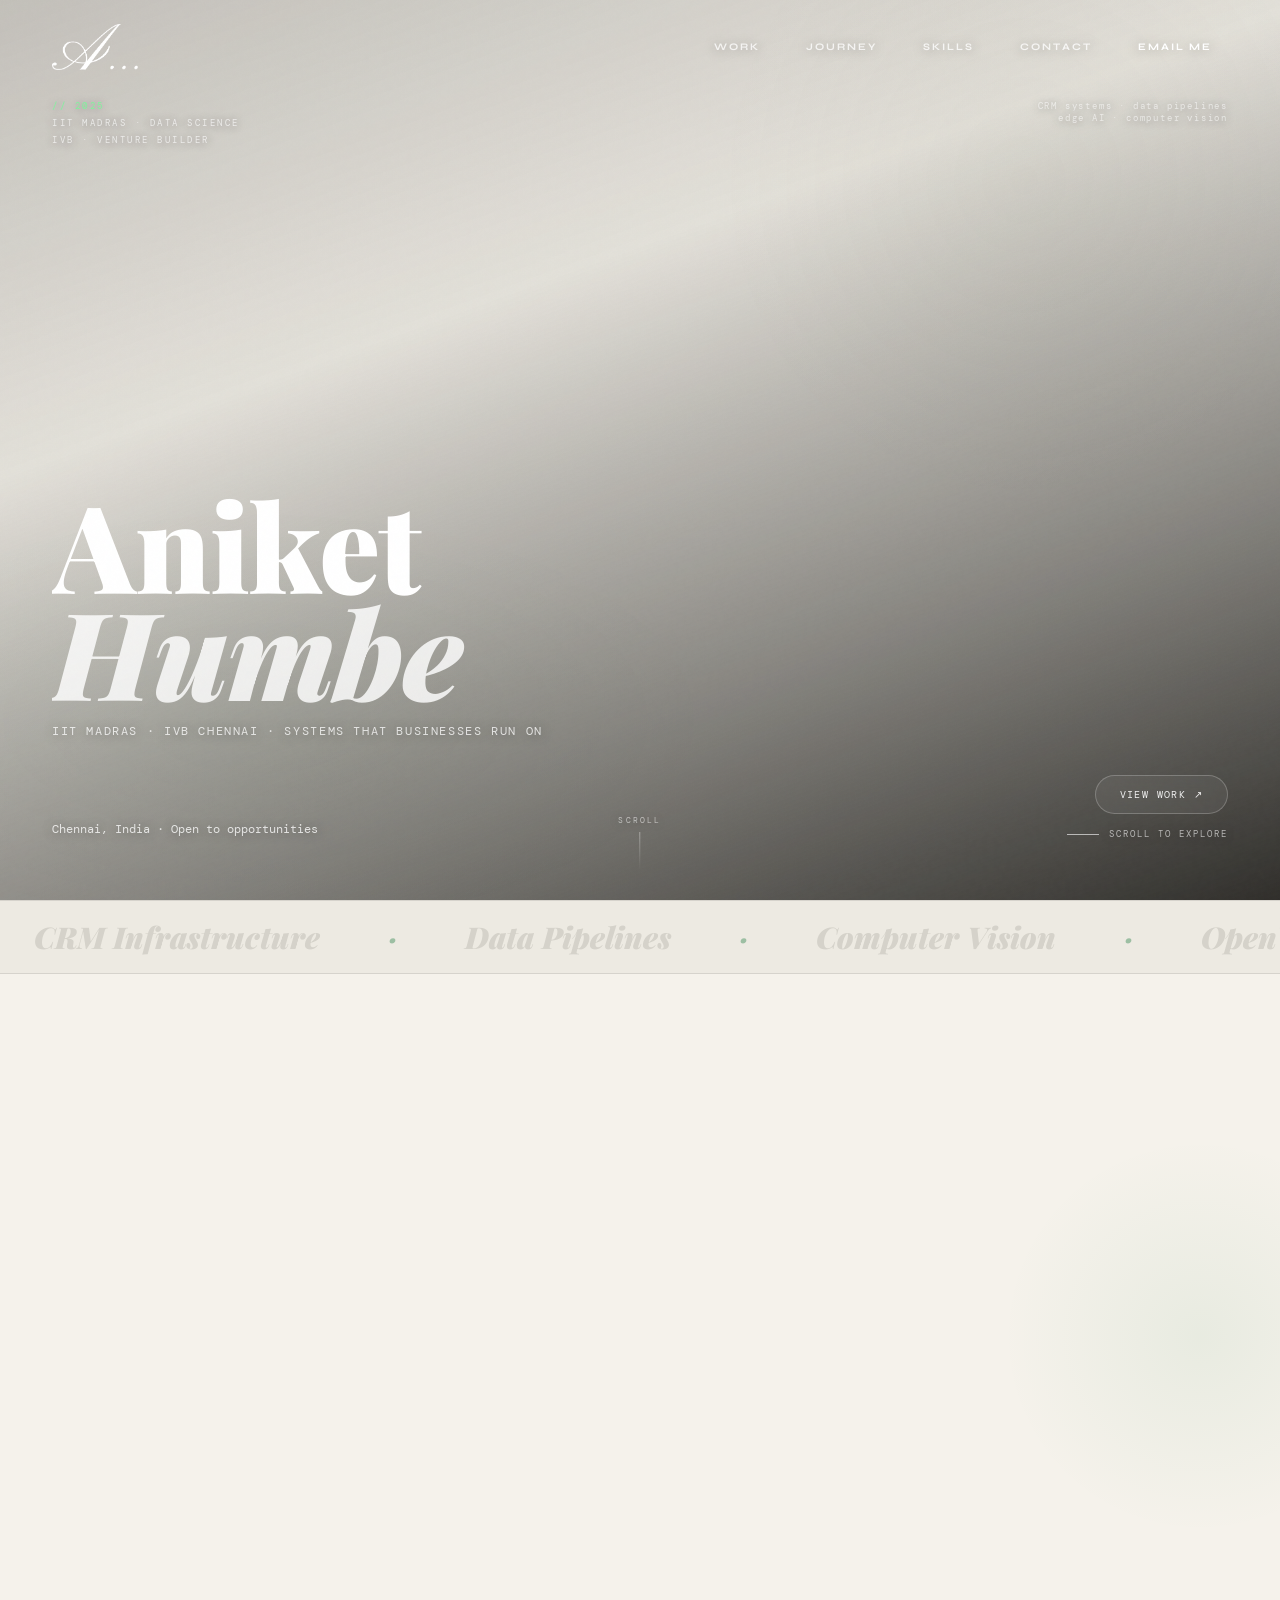
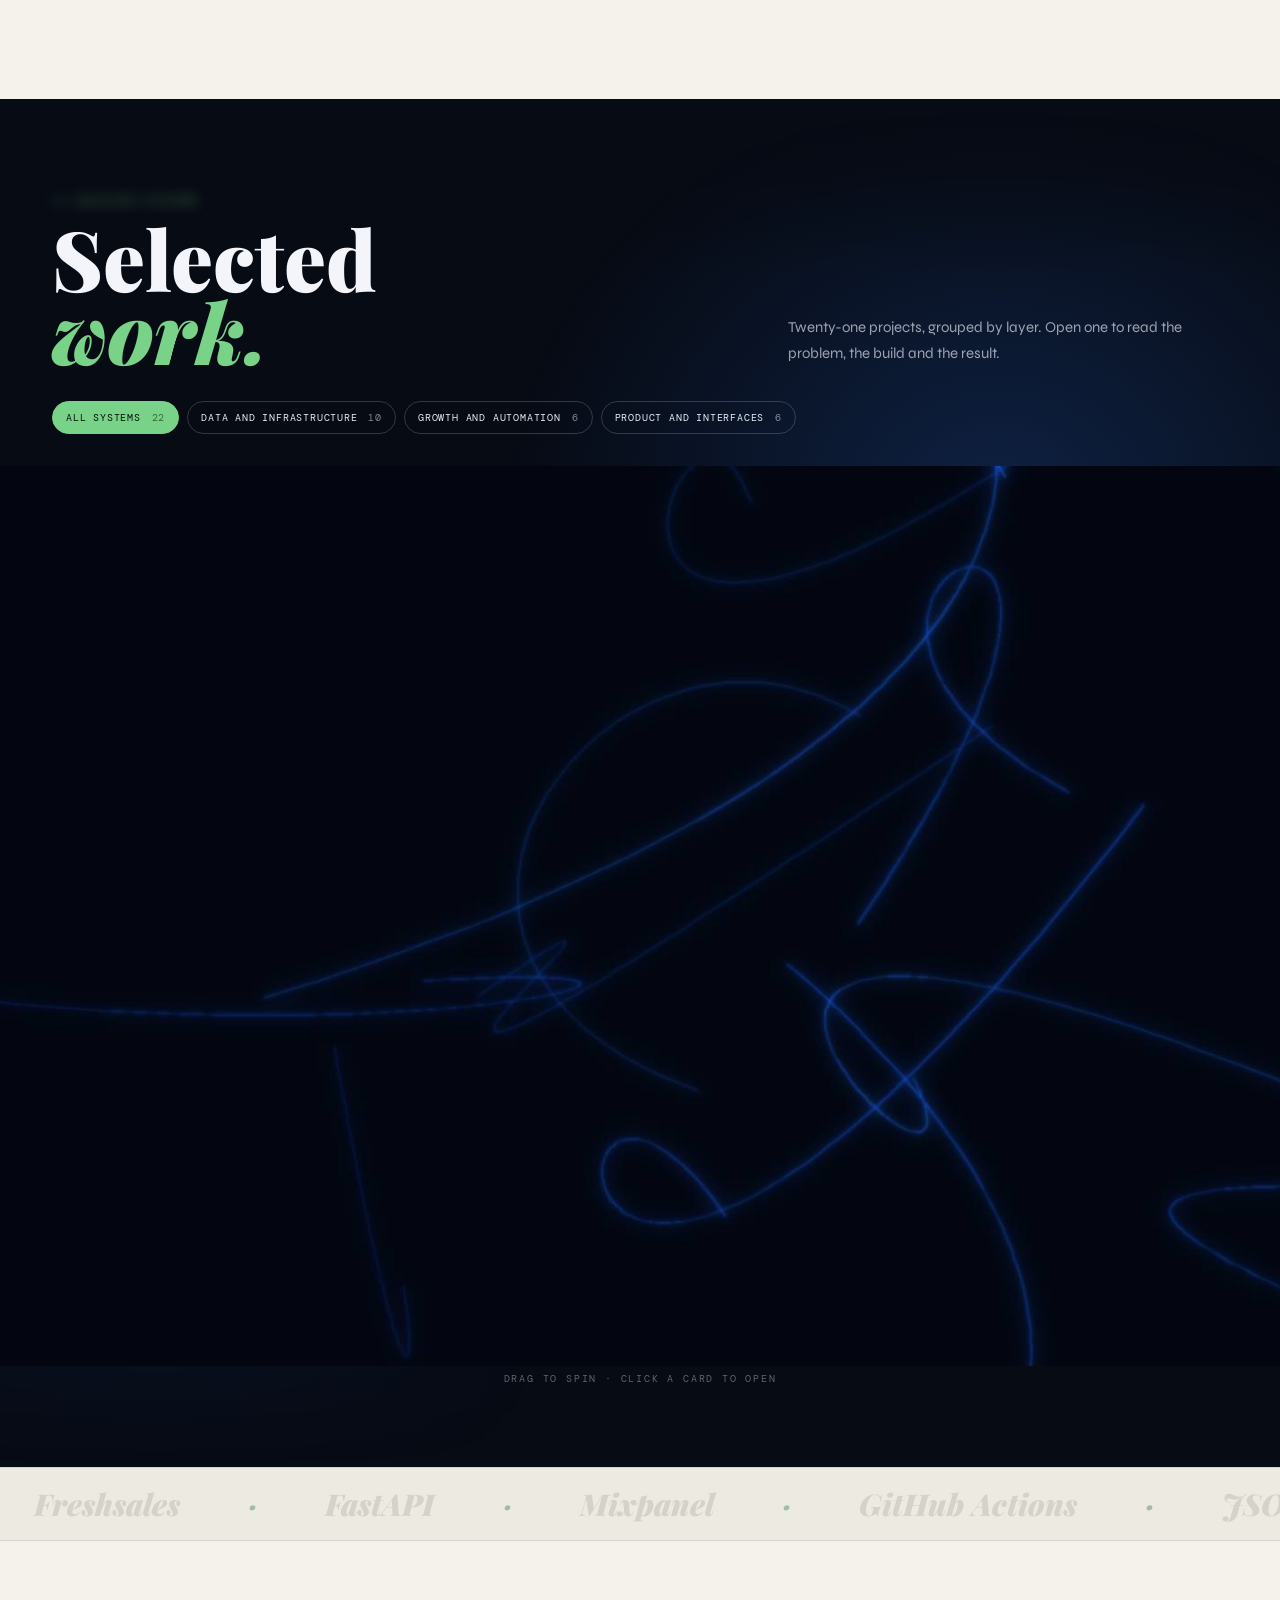
==== commit 4b92515e: "Add animated About stats SVG and Meta Ads Library MCP project" ====
--- a/index.html
+++ b/index.html
@@ -389,6 +389,37 @@
 .sbox:hover .snum{color:var(--accent)}
 .sbox{transition:background .3s,transform .3s,box-shadow .3s;cursor:default}
 .sbox:hover{transform:translateY(-3px);box-shadow:0 12px 32px rgba(26,122,60,.12)}
+
+/* ── ABOUT STATS SVG PANEL (scoped) ── */
+.abt-wrap{margin-top:38px;max-width:560px}
+.abt-svg{display:block;width:100%;height:auto;overflow:visible}
+.abt-fill{fill:var(--card)}
+.abt-border{fill:none;stroke:rgba(15,14,11,.22);stroke-width:1}
+.abt-glow{fill:none;stroke:var(--accent);stroke-width:1;opacity:.14;filter:drop-shadow(0 0 4px rgba(26,122,60,.5))}
+.abt-grid{stroke:var(--border);stroke-width:1}
+.abt-num{font-family:var(--serif);font-size:44px;font-weight:900;fill:var(--fg)}
+.abt-sfx{fill:var(--accent)}
+.abt-lbl{font-family:var(--mono);font-size:11px;letter-spacing:.14em;text-transform:uppercase;fill:var(--muted2)}
+.abt-cursor{fill:var(--accent)}
+.abt-scan{fill:var(--accent);opacity:0}
+@media (prefers-reduced-motion:no-preference){
+  .abt-svg.abt-ready .abt-fill{opacity:0}
+  .abt-svg.abt-ready .abt-border,.abt-svg.abt-ready .abt-grid{stroke-dasharray:1;stroke-dashoffset:1}
+  .abt-svg.abt-ready .abt-glow,.abt-svg.abt-ready .abt-cursor{opacity:0}
+  .abt-svg.abt-ready .abt-cell{opacity:0;transform:translateY(8px)}
+  .abt-svg.abt-ready .abt-sfx{fill-opacity:0}
+  .abt-svg.abt-ready.abt-go .abt-fill{opacity:1;transition:opacity .6s ease .9s}
+  .abt-svg.abt-go .abt-border{stroke-dashoffset:0;transition:stroke-dashoffset 1.1s cubic-bezier(.65,0,.35,1)}
+  .abt-svg.abt-go .abt-grid{stroke-dashoffset:0;transition:stroke-dashoffset .8s cubic-bezier(.65,0,.35,1) 1.1s}
+  .abt-svg.abt-go .abt-cell{opacity:1;transform:none;transition:opacity .5s ease,transform .5s cubic-bezier(.16,1,.3,1);transition-delay:calc(1.3s + var(--i) * .12s)}
+  .abt-svg.abt-go .abt-sfx{fill-opacity:1;transition:fill-opacity .4s ease 2.9s}
+  .abt-svg.abt-go .abt-glow{animation:abtGlow 4s ease-in-out 2s infinite}
+  .abt-svg.abt-go .abt-cursor{animation:abtBlink 1.1s steps(1) 2.4s infinite}
+  .abt-svg.abt-go .abt-scan{animation:abtScan 6s ease-in-out 2.2s infinite}
+}
+@keyframes abtGlow{0%,100%{opacity:.14}50%{opacity:.4}}
+@keyframes abtBlink{0%,100%{opacity:1}50%{opacity:0}}
+@keyframes abtScan{0%{transform:translateY(0);opacity:0}4%{opacity:.85}22%{transform:translateY(248px);opacity:.85}26%{transform:translateY(248px);opacity:0}100%{transform:translateY(248px);opacity:0}}
 
 /* ── JOURNEY ITEM ENHANCED ── */
 .jitem{position:relative}
@@ -823,18 +854,39 @@
   <div>
     <div class="sec-tag rfade">About</div>
     <div class="about-big sec-reveal-left">
-      <span class="cr"><span class="ci"><em>21</em> projects.</span></span>
-      <span class="cr"><span class="ci">3× on a CPU.</span></span>
-      <span class="cr"><span class="ci">218 CRM fields.</span></span>
-      <span class="cr"><span class="ci">Rs. 10L deal.</span></span>
+      <span class="cr"><span class="ci">I connect</span></span>
+      <span class="cr"><span class="ci"><em>ads</em>, CRMs</span></span>
+      <span class="cr"><span class="ci">and AI tools</span></span>
+      <span class="cr"><span class="ci">with code.</span></span>
     </div>
   </div>
   <div>
-    <div class="stats-grid sec-reveal delay-2">
-      <div class="sbox"><div class="snum">21</div><div class="slbl">Documented Projects</div></div>
-      <div class="sbox"><div class="snum">2<em>×</em></div><div class="slbl">Hackathon Wins</div></div>
-      <div class="sbox" style="border-top:1px solid var(--border)"><div class="snum">1<em>st</em></div><div class="slbl">West Zone Olympiad</div></div>
-      <div class="sbox" style="border-top:1px solid var(--border)"><div class="snum">15<em>th</em></div><div class="slbl">International Rank CS</div></div>
+    <div class="abt-wrap sec-reveal delay-2">
+    <svg class="abt-svg" id="abtSvg" viewBox="0 0 440 250" role="img" aria-label="Stats: 22 documented projects, 2 times hackathon winner, 1st in West Zone Olympiad, 15th international rank in CS">
+      <rect class="abt-fill" x="0.5" y="0.5" width="439" height="249" />
+      <rect class="abt-glow" x="0.5" y="0.5" width="439" height="249" />
+      <rect class="abt-border" x="0.5" y="0.5" width="439" height="249" pathLength="1" />
+      <line class="abt-grid" x1="220" y1="0" x2="220" y2="250" pathLength="1" />
+      <line class="abt-grid" x1="0" y1="125" x2="440" y2="125" pathLength="1" />
+      <g class="abt-cell" style="--i:0">
+        <text class="abt-num" x="20" y="66"><tspan class="abt-n" data-to="22">22</tspan></text>
+        <text class="abt-lbl" id="abtL0" x="20" y="94">Documented Projects</text>
+      </g>
+      <g class="abt-cell" style="--i:1">
+        <text class="abt-num" x="240" y="66"><tspan class="abt-n" data-to="2">2</tspan><tspan class="abt-sfx">×</tspan></text>
+        <text class="abt-lbl" id="abtL1" x="240" y="94">Hackathon Wins</text>
+      </g>
+      <g class="abt-cell" style="--i:2">
+        <text class="abt-num" x="20" y="191"><tspan class="abt-n" data-to="1">1</tspan><tspan class="abt-sfx">st</tspan></text>
+        <text class="abt-lbl" id="abtL2" x="20" y="219">West Zone Olympiad</text>
+      </g>
+      <g class="abt-cell" style="--i:3">
+        <text class="abt-num" x="240" y="191"><tspan class="abt-n" data-to="15">15</tspan><tspan class="abt-sfx">th</tspan></text>
+        <text class="abt-lbl" id="abtL3" x="240" y="219">International Rank CS</text>
+      </g>
+      <rect class="abt-cursor" id="abtCursor" x="400" y="209" width="7" height="12" />
+      <rect class="abt-scan" x="0" y="0" width="440" height="2" />
+    </svg>
     </div>
     <p class="about-txt sec-reveal delay-2">I'm <strong>Aniket Humbe</strong>, a first-year BS Data Science and Applications student at <strong>IIT Madras</strong> and a builder at the <strong>Institute of Venture Building, Chennai</strong>. I work across CRM infrastructure, data pipelines, growth automation, edge AI, computer vision, and product interfaces.</p>
   </div>
@@ -868,6 +920,7 @@
 /* Project content stays on this static page. Optional image and demoClip fields may be added when real assets exist. */
 const portfolioProjects = [
   {title:'Freshsales CRM MCP Server',outcome:'218 CRM fields mapped, which cut reporting time 4x.',image:'assets/work/freshsales-mcp-server-720.webp',group:'Data and Infrastructure',featured:true,tags:['Node','TypeScript','MCP','Freshsales'],diagram:['AI tools','/mcp','Freshsales API','Contacts + Deals'],problem:'AI tools and internal workflows had no programmatic access to Freshsales CRM data, so tasks that needed it required manual lookup and entry.',solution:'Built a custom Node/TypeScript MCP server, deployed on Render, giving AI tools direct read and write access to Freshsales CRM data through Bearer token or OAuth authentication on the /mcp endpoint. Generated a 218-field reference document from live API metadata using a script-based extraction process, covering CRM object types including Contacts and Deals.',result:'The reference document is used internally as a working reference and directly enabled diagnosing a live data-integrity bug, where the Freshsales "Source" field maps to lead_source_id through numeric IDs rather than readable values.'},
+  {title:'Meta Ads Library MCP Server',outcome:'Meta Ad Library search, now callable from Claude.',image:'assets/work/meta-ads-library-mcp-720.webp',group:'Data and Infrastructure',tags:['MCP','Meta Ad Library','Claude'],diagram:['Claude','MCP server','Meta Ad Library','Ad research'],problem:'Researching competitor ads in the Meta Ad Library meant browsing it by hand, outside the AI tools used for the rest of the analysis.',solution:'Built an MCP server for the Meta Ad Library (ads-library-mcp) that connects it to Claude, so ad research can be run through Claude instead of manual browsing.',result:'Connected to Claude and working as an MCP server.'},
   {title:'Meta Lead Ads to Freshsales CAPI Pipeline',outcome:'Webhook, lead fetch and contact creation work end to end.',image:'assets/work/meta-capi-crm-720.webp',group:'Data and Infrastructure',tags:['FastAPI','Meta Graph API','Postgres','Render'],diagram:['Meta Lead Ads','webhook','Graph API','Freshsales contact'],problem:'Leads captured through Meta Lead Ads had no automated path into Freshsales, so contact creation and status sync required manual handling.',solution:'Built a FastAPI service (repo: Freshsales_CAPI_Service), deployed on Render, that receives Meta\'s Lead Ads webhook directly, pulls lead data through the Graph API, and creates contacts in Freshsales. Uses a Render Postgres database for deduplication and idempotency, lead-state mapping, and a dead-letter queue for failed writes.',result:'Webhook delivery, Graph API lead fetch, and contact creation are confirmed working end to end. The path that matches an existing contact by email and updates it is implemented but not yet confirmed working end to end, and a known issue causes a 502 response from Render\'s proxy during synchronous processing.'},
   {title:'JCAS AI, Japan Care AI System',outcome:'Live app with separate doctor and patient dashboards.',image:'assets/work/jcas-ai-720.webp',group:'Data and Infrastructure',tags:['Society 5.0','Edge AI','Health'],diagram:['health monitor','care workflow','alerts','family'],problem:'Japan faces a critical caregiving shortage, with Kaigo Hoken covering millions and demand exceeding available caregivers.',solution:'Built a Japan-specific elderly care AI system combining health monitoring, caregiver workflow automation, and family notifications.',result:'Designed as a pre-application Society 5.0 project aligned with Japan\'s aging population challenge.',link:'https://humbeaniket2006-max.github.io/JCAS_AI/',linkLabel:'Live app'},
   {title:'ShopSense AR',outcome:'Top 10 of 150+ teams in the Snap Inc. and TheNeural.ai challenge.',image:'assets/work/shopsense-ar-720.webp',group:'Product and Interfaces',tags:['Computer Vision','AR','Snap Lens'],diagram:['camera','vision model','product context','AR overlay'],problem:'In-store shoppers lack instant product context and recommendations at the shelf.',solution:'Designed an AR shopping experience that overlays product recommendations using computer vision.',result:'Selected as a finalist at the American Center Innovation Challenge with Snap Inc. and TheNeural.ai.'},
@@ -945,7 +998,7 @@
     const loader=new T.TextureLoader(),meshes=[];
     items.forEach(p=>{
       const mat=new T.MeshBasicMaterial({color:0x0a0a0a,alphaMap:mask,transparent:true,side:T.DoubleSide});
-      loader.load(p.image,t=>{t.encoding=T.sRGBEncoding;t.anisotropy=4;mat.map=t;mat.color.setScalar(1);mat.needsUpdate=true});
+      if(p.image)loader.load(p.image,t=>{t.encoding=T.sRGBEncoding;t.anisotropy=4;mat.map=t;mat.color.setScalar(1);mat.needsUpdate=true});
       const m=new T.Mesh(geo,mat);scene.add(m);meshes.push(m);
     });
 
@@ -1599,6 +1652,39 @@
   const ab = document.getElementById('about');
   if(ab) abIo.observe(ab);
 
+  /* ── ABOUT STATS SVG ── */
+  (function(){
+    const svg = document.getElementById('abtSvg');
+    if(!svg) return;
+    const reduce = window.matchMedia('(prefers-reduced-motion: reduce)').matches;
+    const placeCursor = ()=>{
+      const l = document.getElementById('abtL3'), c = document.getElementById('abtCursor');
+      if(!l || !c || !l.getComputedTextLength) return;
+      c.setAttribute('x', (+l.getAttribute('x') + l.getComputedTextLength() + 2).toFixed(1));
+    };
+    placeCursor();
+    if(document.fonts && document.fonts.ready) document.fonts.ready.then(placeCursor);
+    if(reduce || !('IntersectionObserver' in window)) return;
+    svg.classList.add('abt-ready');
+    const nums = svg.querySelectorAll('.abt-n');
+    nums.forEach(n=>{ n.textContent = '0'; });
+    const run = ()=>{
+      placeCursor();
+      svg.classList.add('abt-go');
+      const t0 = performance.now() + 1500, dur = 1300;
+      const tick = now=>{
+        const p = Math.min(Math.max((now - t0) / dur, 0), 1), e = 1 - Math.pow(1 - p, 3);
+        nums.forEach(n=>{ n.textContent = Math.round(+n.dataset.to * e); });
+        if(p < 1) requestAnimationFrame(tick);
+      };
+      requestAnimationFrame(tick);
+    };
+    const io = new IntersectionObserver(es=>{
+      if(es.some(e=>e.isIntersecting)){ io.disconnect(); run(); }
+    },{threshold:.35});
+    io.observe(svg);
+  })();
+
   /* ── CONTACT CLIP REVEALS ── */
   const ctClips = document.querySelectorAll('#contact .ci');
   const ctIo = new IntersectionObserver(entries=>{
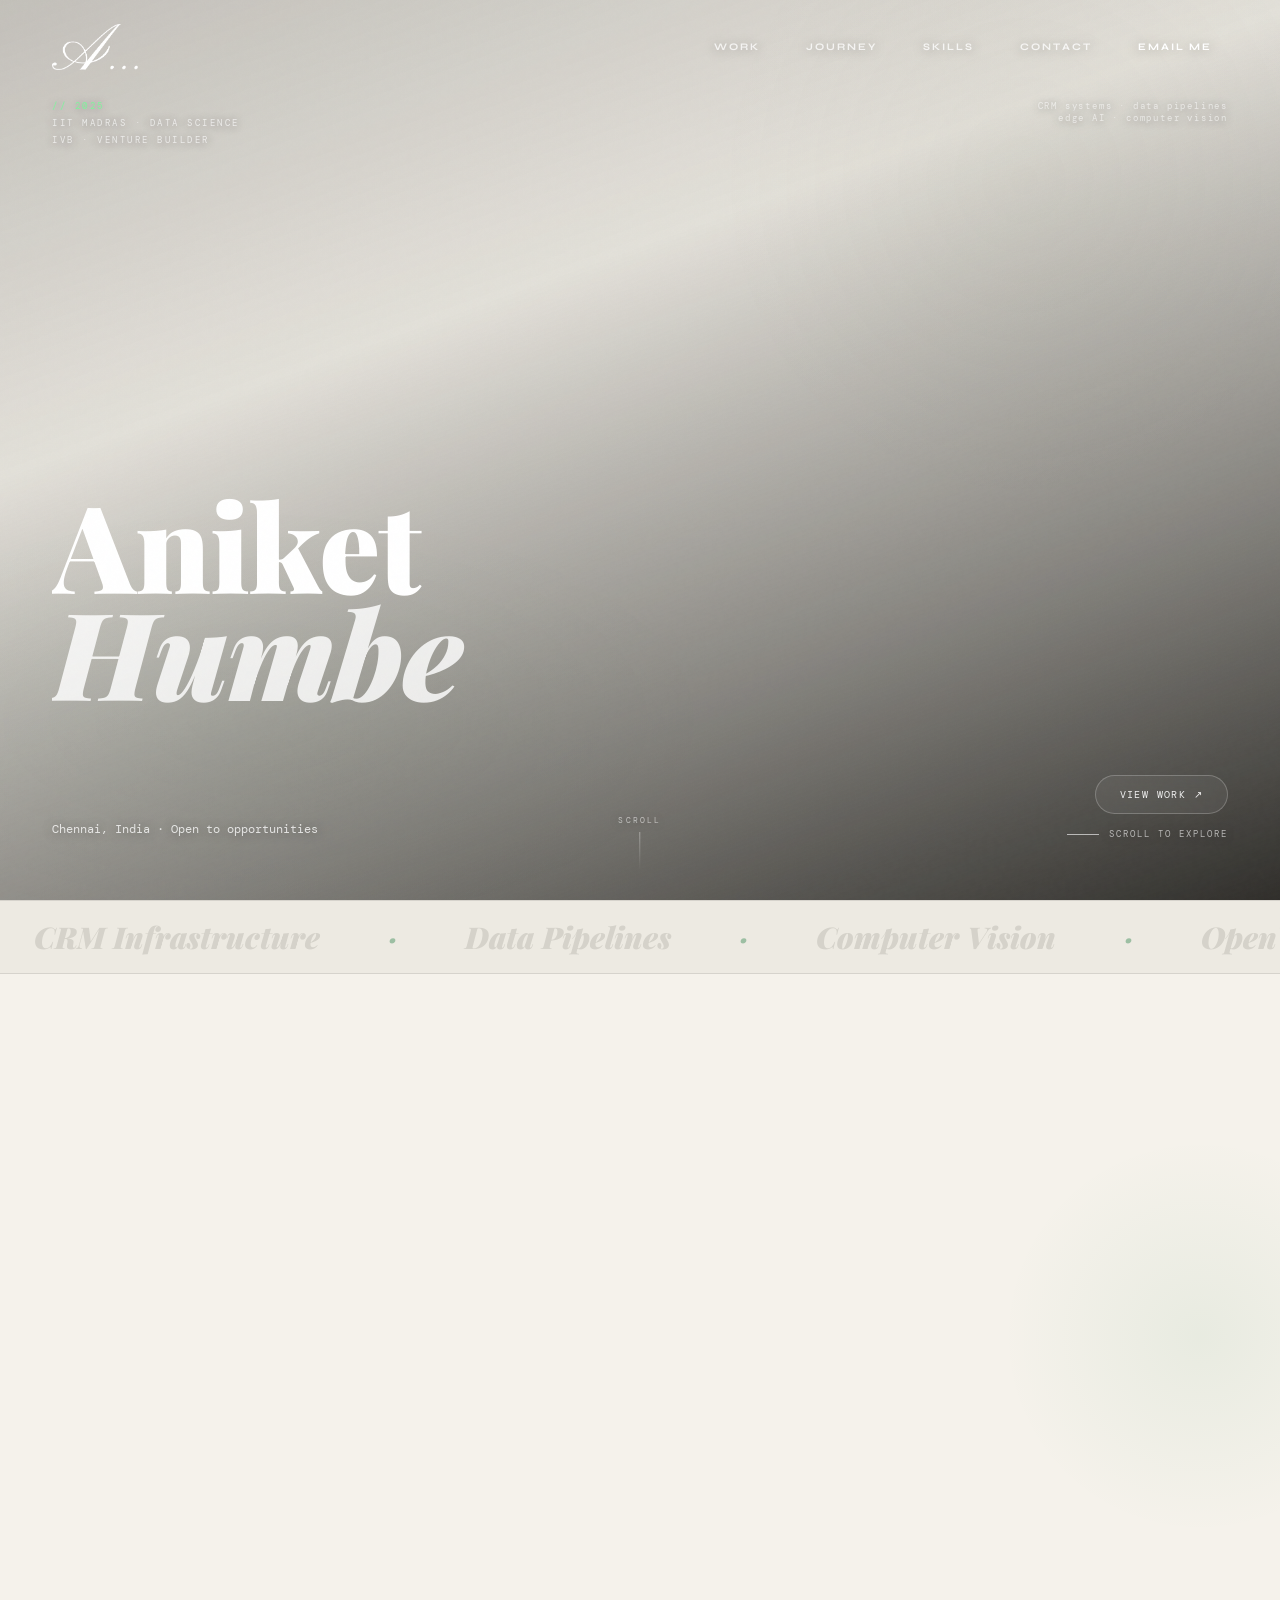
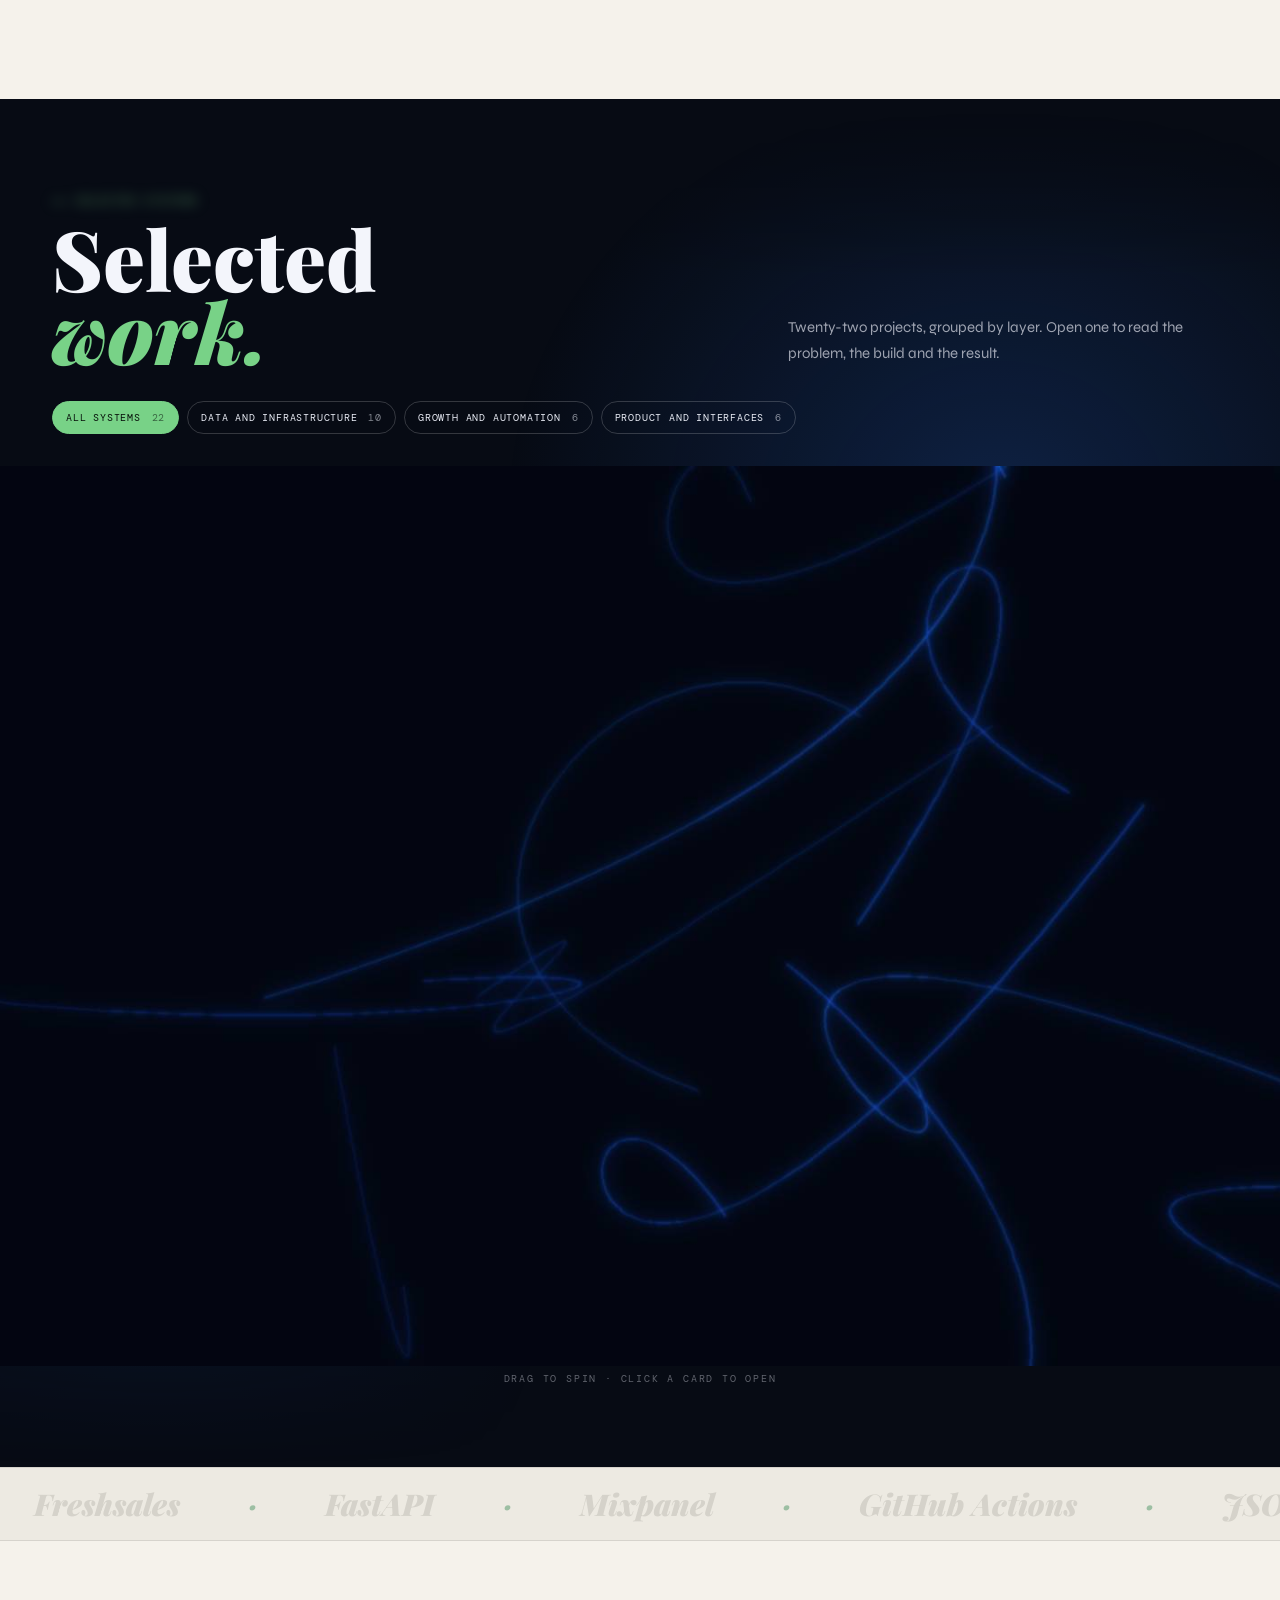
==== commit 9dc01f56: "Restructure into css, js and data folders and add Hexalog experience" ====
--- a/index.html
+++ b/index.html
@@ -1,6 +1,8 @@
 <!DOCTYPE html>
 <html lang="en">
 <head>
+<script async src="https://www.googletagmanager.com/gtag/js?id=G-QVLKRSM7F6"></script>
+<script src="js/analytics.js"></script>
 <meta charset="UTF-8"/>
 <meta name="viewport" content="width=device-width, initial-scale=1.0"/>
 <title>Aniket Humbe | Data Systems and Applied AI</title>
@@ -17,582 +19,24 @@
 <meta name="twitter:title" content="Aniket Humbe | Data Systems and Applied AI">
 <meta name="twitter:description" content="CRM infrastructure, data pipelines, growth automation, computer vision, and product systems.">
 <meta name="twitter:image" content="https://humbeaniket2006-max.github.io/my-portfolio/assets/logo.png">
-<link rel="icon" type="image/png" href="assets/logo.png"/>
+<link rel="icon" type="image/png" href="assets/images/logo.png"/>
+<link rel="apple-touch-icon" href="assets/icons/apple-touch-icon.png"/>
 <link rel="preconnect" href="https://fonts.googleapis.com"/>
 <link rel="preconnect" href="https://fonts.gstatic.com" crossorigin/>
 <link href="https://fonts.googleapis.com/css2?family=Playfair+Display:ital,wght@0,400;0,700;0,900;1,400;1,700;1,900&family=Syne:wght@300;400;600;700;800&family=DM+Mono:wght@300;400&display=swap" rel="stylesheet"/>
-<meta name="google-site-verification" content="29sN_veCHmu4bzgcG_2Z8W852dv-bRSHNLs8kkPaf7M" />
-  <style>
-*,*::before,*::after{margin:0;padding:0;box-sizing:border-box}
-:root{
-  --bg:#f5f2eb; --bg2:#edeae2; --fg:#0f0e0b;
-  --muted:#6b6357; --muted2:#a09890;
-  --accent:#1a7a3c;
-  --border:rgba(15,14,11,.1); --card:#fff;
-  --serif:'Playfair Display',serif;
-  --sans:'Syne',sans-serif;
-  --mono:'DM Mono',monospace;
-}
-html{background:var(--bg);scroll-behavior:smooth}
-body{background:var(--bg);color:var(--fg);font-family:var(--sans);-webkit-font-smoothing:antialiased;overflow-x:hidden}
-body.loading{overflow:hidden}
-a{text-decoration:none;color:inherit}
-
-/* ── CURSOR ── */
-#cur-dot{position:fixed;width:7px;height:7px;background:var(--fg);border-radius:50%;pointer-events:none;z-index:9999;transform:translate(-50%,-50%);transition:background .2s,transform .2s}
-@media(hover:none),(pointer:coarse){#cur-dot,#cur-ring{display:none}}
-#cur-ring{position:fixed;width:36px;height:36px;border:1.5px solid rgba(15,14,11,.22);border-radius:50%;pointer-events:none;z-index:9998;transform:translate(-50%,-50%);transition:width .3s,height .3s,border-color .3s,background .3s}
-body.hov #cur-ring{width:56px;height:56px;border-color:rgba(26,122,60,.45);background:rgba(26,122,60,.05)}
-body.hov #cur-dot{transform:translate(-50%,-50%) scale(1.4);background:var(--accent)}
-
-/* ── PRELOADER ── */
-#preloader{position:fixed;inset:0;z-index:10000;background:var(--fg);display:flex;flex-direction:column;align-items:center;justify-content:center;gap:0}
-.pl-name{font-family:var(--serif);font-style:italic;font-size:clamp(38px,6vw,72px);font-weight:900;color:var(--bg);letter-spacing:.02em;animation:pfade .5s .15s both}
-.pl-bar-wrap{width:180px;height:1px;background:rgba(245,242,235,.15);margin-top:20px;overflow:hidden;animation:pfade .4s .5s both}
-.pl-bar{height:100%;background:var(--bg);width:0%;transition:width .04s linear}
-.pl-pct{font-family:var(--mono);font-size:10px;color:rgba(245,242,235,.35);letter-spacing:.25em;margin-top:12px;animation:pfade .4s .6s both}
-.pl-wipe{position:absolute;inset:0;background:var(--bg);transform:scaleY(0);transform-origin:bottom}
-@keyframes pfade{from{opacity:0;transform:translateY(8px)}to{opacity:1;transform:none}}
-
-/* ── NAV ── */
-#nav{position:fixed;top:0;left:0;right:0;z-index:500;display:flex;justify-content:space-between;align-items:center;padding:24px 52px;opacity:0;transition:opacity .6s,background .4s,border-color .4s;border-bottom:1px solid transparent;pointer-events:none}
-#nav.vis{opacity:1;pointer-events:all}
-#nav.scrolled{background:rgba(245,242,235,.9);backdrop-filter:blur(14px);border-color:var(--border)}
-.nav-logo{position:relative;display:inline-flex;align-items:center;width:86px;height:46px;transition:transform .25s}
-.nav-logo img{position:absolute;inset:0;display:block;width:100%;height:100%;object-fit:contain;transition:opacity .28s}
-.nav-logo .logo-dark{opacity:0}
-#nav.scrolled .nav-logo .logo-light{opacity:0}
-#nav.scrolled .nav-logo .logo-dark{opacity:1}
-.nav-logo:hover{transform:scale(1.04)}
-.nav-links{display:flex;gap:14px;align-items:center}
-.nav-links a{font-size:10px;letter-spacing:.2em;text-transform:uppercase;font-weight:700;color:rgba(255,255,255,.78);padding:9px 15px;border:1px solid transparent;border-radius:100px;background:transparent;text-shadow:0 1px 12px rgba(0,0,0,.35);transition:background .25s,border-color .25s,color .25s,box-shadow .25s,transform .25s}
-#nav.scrolled .nav-links a{color:var(--fg);text-shadow:none}
-.nav-links a:hover{background:var(--accent);border-color:var(--accent);color:#fff;box-shadow:0 12px 32px rgba(26,122,60,.24);transform:translateY(-1px)}
-#nav.scrolled .nav-links a:hover{background:var(--accent);border-color:var(--accent);color:#fff;box-shadow:0 12px 32px rgba(26,122,60,.24)}
-.nav-cta{padding:9px 20px;border:1px solid rgba(255,255,255,.34);border-radius:100px;color:#fff!important;background:rgba(255,255,255,.1);transition:background .25s,border-color .25s,color .25s,box-shadow .25s,transform .25s!important}
-#nav.scrolled .nav-cta{border-color:rgba(26,122,60,.3);color:var(--fg)!important;background:rgba(26,122,60,.08)}
-.nav-cta:hover{background:var(--accent)!important;border-color:var(--accent)!important;color:#fff!important;box-shadow:0 12px 32px rgba(26,122,60,.24)!important}
-
-/* ── HERO ── */
-#hero{position:relative;height:100vh;overflow:hidden}
-.h-img{position:absolute;inset:0;width:100%;height:100%;object-fit:cover;object-position:center top;will-change:transform}
-.h-overlay{position:absolute;inset:0;background:linear-gradient(160deg,rgba(15,14,11,.22) 0%,rgba(15,14,11,.08) 35%,rgba(15,14,11,.48) 70%,rgba(15,14,11,.86) 100%)}
-.h-content{position:absolute;inset:0;display:flex;flex-direction:column;justify-content:flex-end;padding:0 52px 60px}
-.h-top-row{position:absolute;top:0;left:0;right:0;padding:100px 52px 0;display:flex;justify-content:space-between;align-items:flex-start;pointer-events:none}
-.h-tag-left{display:flex;flex-direction:column;gap:5px}
-.h-tag-left span{font-size:9px;letter-spacing:.28em;text-transform:uppercase;color:rgba(255,255,255,.68);font-family:var(--mono);text-shadow:0 1px 10px rgba(0,0,0,.45)}
-.h-tag-left .acc{color:rgba(125,245,155,.95)}
-.h-tag-right{font-family:var(--mono);font-size:9px;color:rgba(255,255,255,.58);letter-spacing:.2em;text-align:right;text-shadow:0 1px 10px rgba(0,0,0,.45)}
-
-.h-main{will-change:transform}
-.h-title{font-family:var(--serif);font-weight:900;font-size:clamp(62px,9.5vw,140px);line-height:.88;letter-spacing:-.01em;color:#fff}
-.h-line{overflow:hidden;display:block}
-.h-li{display:block;transform:translateY(110%);transition:transform 1.1s cubic-bezier(.16,1,.3,1)}
-.h-li.in{transform:translateY(0)}
-.h-li em{font-style:italic;color:rgba(255,255,255,.82)}
-.h-sub{font-size:11.5px;font-family:var(--mono);font-weight:400;color:rgba(255,255,255,.76);letter-spacing:.14em;text-transform:uppercase;margin-top:20px;opacity:0;transform:translateY(10px);text-shadow:0 1px 12px rgba(0,0,0,.45);transition:opacity .8s 1s,transform .8s 1s}
-.h-sub.in{opacity:1;transform:none}
-
-.h-bot{display:flex;justify-content:space-between;align-items:flex-end;margin-top:36px;will-change:transform}
-.h-desc{font-size:12px;line-height:1.85;color:rgba(255,255,255,.78);max-width:280px;font-family:var(--mono);font-weight:400;text-shadow:0 1px 12px rgba(0,0,0,.45)}
-.h-desc strong{color:#fff;font-weight:400}
-.h-actions{display:flex;flex-direction:column;align-items:flex-end;gap:14px}
-.h-btn{display:inline-flex;align-items:center;gap:9px;padding:12px 24px;border:1px solid rgba(255,255,255,.22);border-radius:100px;font-family:var(--mono);font-size:10px;letter-spacing:.14em;text-transform:uppercase;color:rgba(255,255,255,.9);backdrop-filter:blur(8px);background:rgba(255,255,255,.06);transition:background .3s,border-color .3s,color .3s,transform .25s}
-.h-btn:hover{background:var(--accent);border-color:var(--accent);color:#fff;transform:scale(1.04)}
-.scroll-cue{font-size:9px;letter-spacing:.22em;text-transform:uppercase;color:rgba(255,255,255,.62);display:flex;align-items:center;gap:10px;font-family:var(--mono);text-shadow:0 1px 10px rgba(0,0,0,.35)}
-.scroll-cue::before{content:'';width:32px;height:1px;background:currentColor;animation:sl 2.2s ease-in-out infinite}
-@keyframes sl{0%,100%{opacity:.25;transform:scaleX(.4);transform-origin:right}50%{opacity:1;transform:scaleX(1);transform-origin:right}}
-
-/* scroll indicator */
-.scroll-ind{position:absolute;bottom:30px;left:50%;transform:translateX(-50%);display:flex;flex-direction:column;align-items:center;gap:7px;opacity:0;animation:siIn .8s 2.4s forwards}
-.scroll-ind span{font-size:8px;letter-spacing:.28em;text-transform:uppercase;color:rgba(255,255,255,.58);font-family:var(--mono);text-shadow:0 1px 10px rgba(0,0,0,.35)}
-.scroll-ind-line{width:1px;height:38px;background:linear-gradient(to bottom,rgba(255,255,255,.4),transparent);animation:sdrop 2s 2.6s infinite}
-@keyframes siIn{from{opacity:0;transform:translateX(-50%) translateY(8px)}to{opacity:1;transform:translateX(-50%)}}
-@keyframes sdrop{0%,100%{opacity:.3;transform:scaleY(.45);transform-origin:top}50%{opacity:1;transform:scaleY(1);transform-origin:top}}
-
-/* ── MARQUEE ── */
-.marq{overflow:hidden;border-top:1px solid var(--border);border-bottom:1px solid var(--border);padding:16px 0;background:var(--bg2)}
-.marq-t{display:flex;width:max-content;animation:mq 25s linear infinite}
-.marq.rev .marq-t{animation-direction:reverse}
-.marq-item{font-family:var(--serif);font-style:italic;font-size:clamp(17px,2.6vw,30px);font-weight:900;color:rgba(15,14,11,.11);padding:0 34px;white-space:nowrap}
-.marq-item.a{color:rgba(26,122,60,.38)}
-@keyframes mq{from{transform:translateX(0)}to{transform:translateX(-50%)}}
-
-/* ── UTILS ── */
-.sec-tag{font-size:9px;letter-spacing:.3em;text-transform:uppercase;color:var(--accent);display:flex;align-items:center;gap:10px;margin-bottom:14px;font-family:var(--mono)}
-.sec-tag::before{content:'';width:14px;height:1px;background:var(--accent)}
-.rfade{opacity:0;transform:translateY(20px);transition:opacity .85s ease,transform .85s ease}
-.rfade.in{opacity:1;transform:none}
-.cr{overflow:hidden;display:block}
-.ci{display:block;transform:translateY(110%);transition:transform 1.05s cubic-bezier(.16,1,.3,1)}
-.ci.in{transform:translateY(0)}
-
-/* ── ABOUT ── */
-#about{padding:115px 52px;display:grid;grid-template-columns:1fr 1.1fr;gap:88px;align-items:center;background:var(--bg)}
-.about-big{font-family:var(--serif);font-size:clamp(40px,5.5vw,74px);line-height:.96;font-weight:900;color:var(--fg)}
-.about-big em{font-style:italic;color:var(--accent)}
-.about-txt{font-size:16px;line-height:1.82;color:var(--muted);font-family:var(--sans);font-weight:300;margin-bottom:22px}
-.about-txt strong{color:var(--fg);font-weight:600}
-.stats-grid{display:grid;grid-template-columns:1fr 1fr;background:var(--border);gap:1px;border:1px solid var(--border);margin-top:38px}
-.sbox{padding:24px 20px;background:var(--card)}
-.snum{font-family:var(--serif);font-size:46px;font-weight:900;line-height:1;color:var(--fg)}
-.snum em{color:var(--accent);font-style:normal}
-.slbl{font-size:9px;letter-spacing:.18em;text-transform:uppercase;color:var(--muted2);margin-top:4px;font-family:var(--mono)}
-
-/* ── PROJECTS (thumbnail carousel) ── */
-#proj-wrapper{position:relative;overflow:hidden;background:var(--bg2);padding:96px 52px 82px;color:var(--fg)}
-#proj-wrapper::before{content:'';position:absolute;inset:0;background-image:linear-gradient(rgba(15,14,11,.045) 1px,transparent 1px),linear-gradient(90deg,rgba(15,14,11,.035) 1px,transparent 1px);background-size:72px 72px;-webkit-mask-image:linear-gradient(to bottom,transparent,black 13%,black 84%,transparent);mask-image:linear-gradient(to bottom,transparent,black 13%,black 84%,transparent);pointer-events:none}
-#proj-wrapper::after{content:'';position:absolute;top:0;bottom:0;left:-35%;width:26%;background:linear-gradient(90deg,transparent,rgba(26,122,60,.1),transparent);transform:skewX(-18deg);animation:projSweep 9s linear infinite;pointer-events:none}
-@keyframes projSweep{from{left:-35%}to{left:115%}}
-#proj-wrapper .sec-tag{color:var(--accent)}
-#proj-wrapper .sec-tag::before{background:var(--accent)}
-.proj-hdr{position:relative;z-index:1;margin-bottom:44px;display:flex;justify-content:space-between;align-items:flex-end;gap:42px}
-.proj-kicker{font-family:var(--mono);font-size:9px;letter-spacing:.24em;text-transform:uppercase;color:var(--muted2)}
-.proj-intro{max-width:560px;margin-top:16px;font-size:15.5px;line-height:1.78;color:var(--muted);font-weight:300}
-.proj-stats{display:flex;gap:1px;background:var(--border);border:1px solid var(--border)}
-.proj-stat{min-width:124px;padding:16px 18px;background:rgba(255,255,255,.55);backdrop-filter:blur(10px)}
-.proj-stat strong{display:block;font-family:var(--serif);font-size:30px;line-height:1;color:var(--fg)}
-.proj-stat span{display:block;margin-top:6px;font-family:var(--mono);font-size:8px;letter-spacing:.18em;text-transform:uppercase;color:var(--muted2)}
-.proj-hdr h2{font-family:var(--serif);font-size:clamp(42px,6.5vw,96px);font-weight:900;line-height:.88;color:var(--fg)}
-.proj-hdr h2 em{font-style:italic;color:var(--muted2)}
-.proj-carousel{position:relative;z-index:1;perspective:1200px}
-.proj-track-wrap{overflow:hidden;margin:0 -52px;padding:30px 52px 46px;-webkit-mask-image:linear-gradient(90deg,transparent,black 5%,black 95%,transparent);mask-image:linear-gradient(90deg,transparent,black 5%,black 95%,transparent)}
-.proj-track{display:flex;gap:24px;transition:transform .72s cubic-bezier(.16,1,.3,1);will-change:transform;align-items:stretch}
-.proj-card{flex-shrink:0;width:calc((100% - 72px) / 4);min-width:250px;min-height:360px;border:1px solid rgba(15,14,11,.1);border-radius:18px;background:rgba(255,255,255,.72);padding:0;display:flex;flex-direction:column;justify-content:space-between;position:relative;overflow:hidden;color:var(--muted);box-shadow:0 16px 42px rgba(15,14,11,.1),inset 0 1px 0 rgba(255,255,255,.7);transform:scale(.96) rotateY(-3deg);transform-origin:center;transition:box-shadow .45s,transform .55s cubic-bezier(.16,1,.3,1),border-color .35s,background .35s,color .35s;cursor:pointer}
-.proj-card::before{content:'';position:absolute;inset:0;background:linear-gradient(145deg,rgba(255,255,255,.4),transparent 40%,rgba(26,122,60,.08));opacity:.72;pointer-events:none}
-.proj-card:hover,.proj-card.active{background:var(--card);border-color:rgba(26,122,60,.25);box-shadow:0 24px 68px rgba(15,14,11,.16),0 0 0 1px rgba(26,122,60,.08);color:var(--muted);transform:translateY(-12px) scale(1.01) rotateY(0)}
-.proj-card.active::before{opacity:.58}
-/* carousel controls */
-.proj-controls{display:flex;align-items:center;justify-content:center;gap:20px;margin-top:10px}
-.proj-arrow{width:46px;height:46px;border:1px solid var(--border);background:rgba(255,255,255,.55);color:var(--fg);display:flex;align-items:center;justify-content:center;cursor:pointer;transition:background .2s,border-color .2s,color .2s,transform .2s;font-size:18px;flex-shrink:0}
-.proj-arrow:hover{background:var(--fg);border-color:var(--fg);color:var(--bg);transform:translateY(-2px)}
-.proj-arrow:disabled{opacity:.3;cursor:default;pointer-events:none}
-.proj-dots{display:flex;gap:8px;align-items:center}
-.proj-dot{width:28px;height:3px;border-radius:0;background:rgba(15,14,11,.14);border:0;cursor:pointer;transition:background .25s,transform .25s,width .25s}
-.proj-dot.active{width:46px;background:var(--fg);transform:none}
-.pc-img{position:relative;z-index:1;order:1;aspect-ratio:590/300;width:100%;overflow:hidden;border-radius:0;background:#161616;margin-bottom:0;box-shadow:inset 0 0 0 1px rgba(255,255,255,.08)}
-.pc-img img{width:100%;height:100%;display:block;object-fit:cover;object-position:center;transition:transform .55s cubic-bezier(.16,1,.3,1),filter .35s}
-.pc-img::after{content:'';position:absolute;inset:0;background:linear-gradient(180deg,transparent 52%,rgba(15,14,11,.2));pointer-events:none}
-.pc-img-empty{display:flex;align-items:center;justify-content:center;background:linear-gradient(135deg,#f4f0e7,#dbe6dc);color:var(--accent);font-family:var(--mono);font-size:10px;font-weight:700;letter-spacing:.2em;text-transform:uppercase}
-.pc-img-empty span{position:relative;z-index:1;padding:8px 12px;border:1px solid rgba(26,122,60,.22);background:rgba(255,255,255,.42)}
-.proj-card:hover .pc-img img,.proj-card.active .pc-img img{transform:scale(1.045);filter:saturate(1.06)}
-.pc-num{display:none}
-.proj-card:hover .pc-num,.proj-card.active .pc-num{color:#fff;transform:translateX(6px)}
-.pc-top{position:relative;z-index:1;order:3;padding:0 22px 24px}
-.pc-top h3{font-family:var(--serif);font-size:clamp(19px,1.65vw,27px);font-weight:900;color:var(--fg);margin-bottom:12px;line-height:1.05;transition:color .3s}
-.proj-card:hover h3,.proj-card.active h3{color:var(--fg)}
-.pc-story{display:none;gap:10px;margin-top:16px}
-.pc-line{font-size:11.5px;line-height:1.55;color:inherit;font-family:var(--sans);font-weight:300}
-.pc-line strong{display:block;margin-bottom:3px;font-family:var(--mono);font-size:8px;letter-spacing:.18em;text-transform:uppercase;color:var(--accent);font-weight:400}
-.proj-card>div:last-child{position:relative;z-index:1;order:2;padding:22px 22px 12px;margin-top:0;border-top:0}
-.pc-tags{display:flex;gap:9px;flex-wrap:wrap;margin:0 0 20px}
-.ptag{padding:0;border:0;font-size:10px;letter-spacing:.18em;text-transform:uppercase;color:var(--accent);border-radius:0;background:transparent;font-family:var(--mono);font-weight:700;transition:color .25s}
-.ptag:not(:last-child)::after{content:'·';margin-left:9px;color:var(--accent)}
-.proj-card:hover .ptag,.proj-card.active .ptag{background:transparent;border-color:transparent;color:var(--accent)}
-.pc-link{font-size:9px;letter-spacing:.16em;text-transform:uppercase;color:var(--muted2);display:none;align-items:center;gap:7px;transition:color .2s,transform .2s;font-family:var(--mono);margin-right:10px}
-.proj-card:hover .pc-link,.proj-card.active .pc-link{color:var(--muted)}
-.pc-link:hover{color:var(--accent);transform:translateX(4px)}
-.proj-modal{position:fixed;inset:0;z-index:9000;display:none;align-items:flex-start;justify-content:center;padding:28px 3.5vw 54px;background:rgba(15,14,11,.5);backdrop-filter:blur(18px);overflow:auto}
-.proj-modal.open{display:flex}
-.proj-modal-card{position:relative;width:min(860px,100%);min-height:auto;border-radius:26px;background:var(--card);box-shadow:0 30px 90px rgba(15,14,11,.3);overflow:hidden;color:var(--fg);animation:projModalIn .38s cubic-bezier(.16,1,.3,1)}
-@keyframes projModalIn{from{opacity:0;transform:translateY(24px) scale(.98)}to{opacity:1;transform:none}}
-.proj-modal-img{height:min(30vh,260px);min-height:190px;position:relative;overflow:hidden;background:var(--fg)}
-.proj-modal-img img,.proj-modal-img video,.proj-modal-img svg{width:100%;height:100%;object-fit:cover;display:block}
-.proj-modal-img.is-empty{display:none}
-.proj-modal-img.is-empty + .proj-modal-body{padding-top:70px}
-.proj-modal-img::after{content:'';position:absolute;inset:0;background:linear-gradient(180deg,transparent 42%,rgba(15,14,11,.45) 100%)}
-.proj-modal-close{position:absolute;right:18px;top:18px;z-index:2;width:48px;height:48px;border:0;border-radius:50%;background:rgba(15,14,11,.58);color:#fff;font-size:30px;line-height:1;cursor:pointer;transition:background .2s,transform .2s}
-.proj-modal-close:hover{background:var(--accent);transform:scale(1.04)}
-.proj-modal-body{padding:28px 38px 38px}
-.proj-modal-meta{font-family:var(--mono);font-size:11px;line-height:1.4;letter-spacing:.18em;text-transform:uppercase;color:var(--accent);font-weight:700;margin-bottom:14px}
-.proj-modal-title{font-family:var(--serif);font-size:clamp(28px,3.6vw,44px);line-height:1;font-weight:900;color:var(--fg);margin-bottom:14px}
-.proj-modal-desc{font-size:15.5px;line-height:1.62;color:var(--muted);max-width:760px;margin-bottom:22px}
-.proj-modal-section{border-top:1px solid var(--border);padding-top:20px;margin-top:22px}
-.proj-modal-label{font-family:var(--mono);font-size:10px;letter-spacing:.18em;text-transform:uppercase;color:var(--muted2);font-weight:700;margin-bottom:16px}
-.proj-modal-list{display:grid;gap:16px;list-style:none}
-.proj-modal-list li{position:relative;padding-left:48px;font-size:14.5px;line-height:1.5;color:var(--fg)}
-.proj-modal-list li::before{content:'';position:absolute;left:0;top:.8em;width:28px;height:3px;border-radius:4px;background:var(--accent)}
-.proj-modal-links{display:flex;gap:12px;flex-wrap:wrap}
-.proj-modal-links a{padding:9px 14px;border:1px solid rgba(26,122,60,.25);border-radius:100px;font-family:var(--mono);font-size:9px;letter-spacing:.14em;text-transform:uppercase;color:var(--accent);background:rgba(26,122,60,.07);transition:background .2s,border-color .2s,color .2s}
-.proj-modal-links a:hover{background:var(--accent);border-color:var(--accent);color:#fff}
-body.proj-modal-lock{overflow:hidden}
-
-/* ── JOURNEY ── */
-#journey{padding:115px 52px;background:var(--bg)}
-.jrn-hdr{display:flex;justify-content:space-between;align-items:flex-end;margin-bottom:64px}
-.jrn-h2{font-family:var(--serif);font-size:clamp(40px,6vw,78px);font-weight:900;line-height:.93;color:var(--fg)}
-.jrn-h2 em{font-style:italic;color:var(--muted2)}
-.jrn-note{font-size:11px;color:var(--muted);font-family:var(--sans);max-width:170px;line-height:1.65;text-align:right}
-.jrn-grid{display:grid;grid-template-columns:repeat(3,1fr);gap:1px;background:var(--border);border:1px solid var(--border)}
-.jcol{padding:32px 26px;background:var(--bg)}
-.jcol-lbl{font-size:9px;letter-spacing:.28em;text-transform:uppercase;color:var(--accent);margin-bottom:24px;padding-bottom:12px;border-bottom:1px solid var(--border);font-family:var(--mono)}
-.jitem{padding:16px 0;border-bottom:1px solid rgba(15,14,11,.05);transition:padding-left .25s}
-.jitem:hover{padding-left:8px}
-.jitem:last-child{border-bottom:none}
-.jdate{font-size:9px;color:var(--accent);letter-spacing:.1em;margin-bottom:4px;font-family:var(--mono)}
-.jtitle{font-family:var(--serif);font-size:14px;font-weight:700;margin-bottom:4px;color:var(--fg)}
-.jsub{font-size:11.5px;color:var(--muted);line-height:1.65;font-family:var(--sans);font-weight:300}
-
-/* ── SKILLS ── */
-#skills{padding:115px 52px;background:var(--bg2)}
-.sk-h2{font-family:var(--serif);font-size:clamp(40px,6vw,78px);font-weight:900;line-height:.93;margin-bottom:56px;color:var(--fg)}
-.sk-h2 em{font-style:italic;color:var(--muted2)}
-.sk-row{display:grid;grid-template-columns:200px 1fr 52px;align-items:center;gap:36px;padding:18px 0;border-bottom:1px solid var(--border);transition:padding-left .3s;cursor:default}
-.sk-row:first-child{border-top:1px solid var(--border)}
-.sk-row:hover{padding-left:10px}
-.sk-nm{font-family:var(--serif);font-size:19px;font-weight:700;color:var(--fg);transition:color .25s}
-.sk-row:hover .sk-nm{color:var(--accent)}
-.sk-bw{height:2px;background:rgba(15,14,11,.08);border-radius:2px;overflow:hidden}
-.sk-bf{height:100%;background:linear-gradient(to right,var(--accent),var(--accent2));transform:scaleX(0);transform-origin:left;transition:transform 1.6s cubic-bezier(.16,1,.3,1);border-radius:2px}
-.sk-bf.go{transform:scaleX(1)}
-.sk-pct{font-family:var(--mono);font-size:11px;color:var(--muted2);text-align:right}
-
-/* ── AWARDS ── */
-#awards{padding:0 52px 115px;background:var(--bg2)}
-.aw-h2{font-family:var(--serif);font-size:clamp(40px,6vw,78px);font-weight:900;line-height:.93;margin-bottom:0;color:var(--fg)}
-.aw-h2 em{font-style:italic;color:var(--muted2)}
-.aw-grid{display:grid;grid-template-columns:repeat(3,1fr);gap:1px;background:var(--border);border:1px solid var(--border);margin-top:40px}
-.aw{padding:28px;background:var(--card);transition:background .3s}
-.aw:hover{background:rgba(26,122,60,.04)}
-.aw-yr{font-family:var(--mono);font-size:9px;color:var(--accent);margin-bottom:8px;letter-spacing:.12em}
-.aw-nm{font-family:var(--serif);font-size:16px;font-weight:700;margin-bottom:5px;color:var(--fg)}
-.aw-sb{font-size:11.5px;color:var(--muted);font-family:var(--sans);font-weight:300}
-
-/* ── CONTACT ── */
-#contact{background:var(--fg);min-height:86vh;display:flex;flex-direction:column;justify-content:flex-end;padding:80px 52px;position:relative;overflow:hidden}
-.ct-bg-txt{position:absolute;bottom:-50px;left:50%;transform:translateX(-50%);font-family:var(--serif);font-size:clamp(80px,16vw,210px);font-weight:900;font-style:italic;color:rgba(245,242,235,.032);white-space:nowrap;user-select:none;pointer-events:none;letter-spacing:-.03em}
-.ct-body{position:relative;z-index:2;display:flex;justify-content:space-between;align-items:flex-end}
-.ct-tag{font-size:9px;letter-spacing:.3em;text-transform:uppercase;color:rgba(120,210,135,.72);margin-bottom:16px;display:flex;align-items:center;gap:10px;font-family:var(--mono)}
-.ct-tag::before{content:'';width:14px;height:1px;background:rgba(120,210,135,.72)}
-.ct-title{font-family:var(--serif);font-size:clamp(50px,8.5vw,126px);font-weight:900;line-height:.9;color:#f5f2eb}
-.ct-title em{font-style:italic;color:rgba(245,242,235,.18)}
-.ct-right{display:flex;flex-direction:column;align-items:flex-end;gap:16px;padding-bottom:4px}
-.ct-email{font-family:var(--serif);font-size:clamp(14px,1.8vw,21px);font-weight:700;color:#f5f2eb;border-bottom:1px solid rgba(245,242,235,.18);padding-bottom:3px;transition:color .25s,border-color .25s}
-.ct-email:hover{color:#78d287;border-color:#78d287}
-.ct-socials{display:flex;flex-direction:column;align-items:flex-end;gap:8px;margin-top:2px}
-.ct-socials a{font-size:10px;letter-spacing:.15em;text-transform:uppercase;color:rgba(245,242,235,.35);display:flex;align-items:center;gap:6px;transition:color .25s;font-family:var(--mono)}
-.ct-socials a::after{content:'↗';opacity:0;transition:opacity .2s}
-.ct-socials a:hover{color:#78d287}
-.ct-socials a:hover::after{opacity:1}
-.ct-cv-btn{display:inline-flex;align-items:center;gap:9px;padding:12px 22px;border:1px solid rgba(245,242,235,.18);border-radius:100px;font-family:var(--mono);font-size:10px;letter-spacing:.14em;text-transform:uppercase;color:#f5f2eb;transition:background .25s,border-color .25s,color .25s,transform .25s;margin-top:8px}
-.ct-cv-btn:hover{background:#78d287;border-color:#78d287;color:#0f0e0b;transform:scale(1.03)}
-
-footer{padding:18px 52px;display:flex;justify-content:space-between;align-items:center;border-top:1px solid rgba(245,242,235,.06);background:var(--fg)}
-footer span{font-size:9px;color:rgba(245,242,235,.22);letter-spacing:.12em;font-family:var(--mono)}
-
-body::after{content:'';position:fixed;inset:0;background-image:url("data:image/svg+xml,%3Csvg viewBox='0 0 200 200' xmlns='http://www.w3.org/2000/svg'%3E%3Cfilter id='n'%3E%3CfeTurbulence type='fractalNoise' baseFrequency='.75' numOctaves='4' stitchTiles='stitch'/%3E%3C/filter%3E%3Crect width='100%25' height='100%25' filter='url(%23n)'/%3E%3C/svg%3E");opacity:.018;pointer-events:none;z-index:9997}
-
-@media(max-width:900px){
-  #nav{padding:16px 22px}
-  .nav-logo{width:74px;height:40px}
-  .nav-links a:not(.nav-cta){display:none}
-  .h-content{padding:0 22px 44px}
-  .h-top-row{padding:90px 22px 0}
-  .h-bot{flex-direction:column;align-items:flex-start;gap:18px}
-  #about{grid-template-columns:1fr;padding:72px 22px;gap:36px}
-  #proj-wrapper{padding:72px 0 56px}
-  .proj-hdr{flex-direction:column;align-items:flex-start;gap:22px}
-  .proj-hdr,.proj-track-wrap{padding-left:22px;padding-right:22px}
-  .proj-stats{width:100%;grid-template-columns:repeat(3,1fr);display:grid}
-  .proj-stat{min-width:0}
-  #journey{padding:72px 22px}
-  .jrn-hdr{flex-direction:column;align-items:flex-start;gap:12px}
-  .jrn-grid{grid-template-columns:1fr}
-  #skills{padding:72px 22px}
-  .sk-row{grid-template-columns:140px 1fr 46px;gap:16px}
-  #awards{padding:0 22px 72px}
-  .aw-grid{grid-template-columns:1fr}
-  #contact{padding:60px 22px;min-height:auto}
-  .ct-body{flex-direction:column;align-items:flex-start;gap:30px}
-  .ct-title{font-size:clamp(40px,12vw,126px)}
-  footer{padding:14px 22px;flex-direction:column;gap:5px;text-align:center}
-  .proj-hdr,.proj-track-wrap{padding-left:16px;padding-right:16px}
-  .proj-card{width:min(280px,84vw);min-height:350px}
-  .proj-modal{padding:12px 12px 36px}
-  .proj-modal-card{border-radius:22px}
-  .proj-modal-img{height:28vh;min-height:180px}
-  .proj-modal-close{right:14px;top:14px;width:44px;height:44px;font-size:28px}
-  .proj-modal-body{padding:24px 22px 32px}
-  .proj-modal-meta{font-size:10px;margin-bottom:12px}
-  .proj-modal-desc{font-size:15px;margin-bottom:18px}
-  .proj-modal-list li{font-size:14px;padding-left:42px}
-  .proj-modal-list li::before{width:26px}
-}
-
-@media(max-width:480px){
-  .h-title{font-size:clamp(48px,14vw,80px)}
-  .about-big{font-size:clamp(30px,10vw,50px)}
-  .about-txt{font-size:15px;line-height:1.78}
-  .jrn-h2{font-size:clamp(30px,10vw,50px)}
-  .sk-h2{font-size:clamp(30px,10vw,50px)}
-  .aw-h2{font-size:clamp(30px,10vw,50px)}
-  .sk-row{grid-template-columns:100px 1fr 40px;gap:10px}
-  .sk-nm{font-size:12px}
-  .stats-grid{grid-template-columns:1fr}
-  .snum{font-size:36px}
-}
-
-/* ── CLICKABLE AWARD NAMES ── */
-.aw-nm a{color:inherit;text-decoration:none;border-bottom:1px solid var(--border);padding-bottom:1px;transition:color .25s,border-color .25s}
-.aw-nm a:hover{color:var(--accent);border-color:var(--accent)}
-
-/* ── FELLOWSHIP CERT LINK ── */
-.jcert-link{display:inline-flex;align-items:center;gap:4px;font-size:9px;letter-spacing:.12em;text-transform:uppercase;color:var(--accent);font-family:var(--mono);margin-top:6px;opacity:.75;transition:opacity .2s}
-.jcert-link:hover{opacity:1}
-
-/* ── MAGNETIC BUTTON EFFECT ── */
-.h-btn,.nav-cta,.ct-cv-btn{transition:all .3s cubic-bezier(.34,1.56,.64,1)}
-
-/* ── TEXT SHIMMER ON HOVER ── */
-@keyframes shimmer{0%{background-position:200% center}100%{background-position:-200% center}}
-
-/* ── SCROLL PROGRESS BAR ── */
-#scroll-prog{position:fixed;top:0;left:0;width:0%;height:2px;background:linear-gradient(to right,var(--accent),var(--fg));z-index:9999;pointer-events:none;transition:width .1s linear}
-
-/* ── FLOATING PARTICLES ── */
-#particles{position:fixed;inset:0;pointer-events:none;z-index:0;overflow:hidden;opacity:0;transition:opacity 1s .5s}
-#particles.vis{opacity:1}
-.particle{position:absolute;border-radius:50%;background:var(--accent);opacity:.06;animation:float linear infinite}
-@keyframes float{0%{transform:translateY(100vh) rotate(0deg);opacity:0}10%{opacity:.06}90%{opacity:.06}100%{transform:translateY(-10vh) rotate(720deg);opacity:0}}
-
-/* ── SECTION ENTRY ANIMATIONS ── */
-.sec-reveal{opacity:0;transform:translateY(40px);transition:opacity .9s cubic-bezier(.16,1,.3,1),transform .9s cubic-bezier(.16,1,.3,1)}
-.sec-reveal.in{opacity:1;transform:none}
-.sec-reveal-left{opacity:0;transform:translateX(-40px);transition:opacity .9s cubic-bezier(.16,1,.3,1),transform .9s cubic-bezier(.16,1,.3,1)}
-.sec-reveal-left.in{opacity:1;transform:none}
-.sec-reveal-right{opacity:0;transform:translateX(40px);transition:opacity .9s cubic-bezier(.16,1,.3,1),transform .9s cubic-bezier(.16,1,.3,1)}
-.sec-reveal-right.in{opacity:1;transform:none}
-
-/* ── SITE-WIDE TEXT MOTION ── */
-.text-motion{opacity:0;transform:translateY(18px) rotateX(7deg);filter:blur(7px);transform-origin:left bottom;transition:opacity .85s cubic-bezier(.16,1,.3,1),transform .85s cubic-bezier(.16,1,.3,1),filter .85s ease;transition-delay:var(--tm-delay,0ms);will-change:opacity,transform,filter}
-.text-motion.in{opacity:1;transform:none;filter:blur(0)}
-.motion-headline.in em{display:inline-block;animation:softItalicDrift 5.8s ease-in-out infinite}
-.text-group-motion{transition:transform .35s cubic-bezier(.16,1,.3,1)}
-.text-group-motion:hover{transform:translateY(-3px)}
-.text-group-motion:hover .text-motion.in{transform:translateY(-1px)}
-@keyframes softItalicDrift{0%,100%{transform:translateY(0)}50%{transform:translateY(-4px)}}
-
-/* ── STAGGER DELAYS ── */
-.delay-1{transition-delay:.1s!important}
-.delay-2{transition-delay:.2s!important}
-.delay-3{transition-delay:.3s!important}
-.delay-4{transition-delay:.4s!important}
-.delay-5{transition-delay:.5s!important}
-.delay-6{transition-delay:.6s!important}
-
-/* ── ABOUT SECTION ENHANCED ── */
-#about{position:relative;overflow:hidden}
-#about::before{content:'';position:absolute;right:-120px;top:50%;transform:translateY(-50%);width:400px;height:400px;background:radial-gradient(circle,rgba(26,122,60,.06) 0%,transparent 70%);pointer-events:none}
-
-/* ── STAT BOX COUNTER ANIMATION ── */
-.snum{transition:color .3s}
-.sbox:hover .snum{color:var(--accent)}
-.sbox{transition:background .3s,transform .3s,box-shadow .3s;cursor:default}
-.sbox:hover{transform:translateY(-3px);box-shadow:0 12px 32px rgba(26,122,60,.12)}
-
-/* ── ABOUT STATS SVG PANEL (scoped) ── */
-.abt-wrap{margin-top:38px;max-width:560px}
-.abt-svg{display:block;width:100%;height:auto;overflow:visible}
-.abt-fill{fill:var(--card)}
-.abt-border{fill:none;stroke:rgba(15,14,11,.22);stroke-width:1}
-.abt-glow{fill:none;stroke:var(--accent);stroke-width:1;opacity:.14;filter:drop-shadow(0 0 4px rgba(26,122,60,.5))}
-.abt-grid{stroke:var(--border);stroke-width:1}
-.abt-num{font-family:var(--serif);font-size:44px;font-weight:900;fill:var(--fg)}
-.abt-sfx{fill:var(--accent)}
-.abt-lbl{font-family:var(--mono);font-size:11px;letter-spacing:.14em;text-transform:uppercase;fill:var(--muted2)}
-.abt-cursor{fill:var(--accent)}
-.abt-scan{fill:var(--accent);opacity:0}
-@media (prefers-reduced-motion:no-preference){
-  .abt-svg.abt-ready .abt-fill{opacity:0}
-  .abt-svg.abt-ready .abt-border,.abt-svg.abt-ready .abt-grid{stroke-dasharray:1;stroke-dashoffset:1}
-  .abt-svg.abt-ready .abt-glow,.abt-svg.abt-ready .abt-cursor{opacity:0}
-  .abt-svg.abt-ready .abt-cell{opacity:0;transform:translateY(8px)}
-  .abt-svg.abt-ready .abt-sfx{fill-opacity:0}
-  .abt-svg.abt-ready.abt-go .abt-fill{opacity:1;transition:opacity .6s ease .9s}
-  .abt-svg.abt-go .abt-border{stroke-dashoffset:0;transition:stroke-dashoffset 1.1s cubic-bezier(.65,0,.35,1)}
-  .abt-svg.abt-go .abt-grid{stroke-dashoffset:0;transition:stroke-dashoffset .8s cubic-bezier(.65,0,.35,1) 1.1s}
-  .abt-svg.abt-go .abt-cell{opacity:1;transform:none;transition:opacity .5s ease,transform .5s cubic-bezier(.16,1,.3,1);transition-delay:calc(1.3s + var(--i) * .12s)}
-  .abt-svg.abt-go .abt-sfx{fill-opacity:1;transition:fill-opacity .4s ease 2.9s}
-  .abt-svg.abt-go .abt-glow{animation:abtGlow 4s ease-in-out 2s infinite}
-  .abt-svg.abt-go .abt-cursor{animation:abtBlink 1.1s steps(1) 2.4s infinite}
-  .abt-svg.abt-go .abt-scan{animation:abtScan 6s ease-in-out 2.2s infinite}
-}
-@keyframes abtGlow{0%,100%{opacity:.14}50%{opacity:.4}}
-@keyframes abtBlink{0%,100%{opacity:1}50%{opacity:0}}
-@keyframes abtScan{0%{transform:translateY(0);opacity:0}4%{opacity:.85}22%{transform:translateY(248px);opacity:.85}26%{transform:translateY(248px);opacity:0}100%{transform:translateY(248px);opacity:0}}
-
-/* ── JOURNEY ITEM ENHANCED ── */
-.jitem{position:relative}
-.jitem::before{content:'';position:absolute;left:0;top:0;bottom:0;width:2px;background:var(--accent);transform:scaleY(0);transform-origin:top;transition:transform .4s cubic-bezier(.16,1,.3,1)}
-.jitem:hover::before{transform:scaleY(1)}
-.jitem:hover .jtitle{color:var(--accent)}
-.jtitle{transition:color .25s}
-
-/* ── PROJ CARD SHIMMER LINE ── */
-/* ── PROJ CARD SHIMMER LINE ── */
-.proj-card::after{
-  content:'';
-  position:absolute;
-  inset:0;
-  background:linear-gradient(135deg,transparent 40%,rgba(26,122,60,.055) 50%,transparent 60%);
-  background-size:200% 200%;
-  opacity:0;
-  transition:opacity .3s;
-  pointer-events: none; /* <-- Add this line */
-}.proj-card:hover::after{opacity:1;animation:cardShimmer .7s ease}
-@keyframes cardShimmer{from{background-position:200% 200%}to{background-position:-200% -200%}}
-
-/* ── MARQUEE PAUSE ON HOVER ── */
-.marq-t{animation:mq 25s linear infinite}
-.marq:hover .marq-t{animation-play-state:paused}
-.marq.rev .marq-t{animation-direction:reverse}
-@keyframes mq{from{transform:translateX(0)}to{transform:translateX(-50%)}}
-
-/* ── AWARD BOX ENHANCED ── */
-.aw{position:relative;overflow:hidden}
-.aw::before{content:'';position:absolute;left:0;top:0;width:3px;height:0;background:linear-gradient(to bottom,var(--accent),var(--fg));transition:height .4s cubic-bezier(.16,1,.3,1)}
-.aw:hover::before{height:100%}
-
-/* ── SKILL METER NUMBER HOVER ── */
-.sk-pct{transition:color .3s}
-.sk-row:hover .sk-pct{color:var(--accent)}
-
-/* ── CONTACT SOCIAL LINK ARROW SLIDE ── */
-.ct-socials a{overflow:hidden;position:relative}
-.ct-socials a span.arrow{display:inline-block;transition:transform .25s cubic-bezier(.16,1,.3,1)}
-.ct-socials a:hover span.arrow{transform:translate(3px,-3px)}
-
-/* ── NAV HAMBURGER MOBILE ── */
-#nav-toggle{display:none;background:none;border:none;cursor:pointer;padding:8px;z-index:600}
-#nav-toggle span{display:block;width:22px;height:1.5px;background:currentColor;margin:5px 0;transition:all .3s}
-#nav-mobile{display:none;position:fixed;inset:0;background:var(--fg);z-index:550;flex-direction:column;align-items:center;justify-content:center;gap:32px;opacity:0;transition:opacity .4s}
-#nav-mobile.open{opacity:1}
-#nav-mobile a{font-family:var(--serif);font-size:clamp(28px,6vw,48px);font-weight:900;color:var(--bg);font-style:italic;letter-spacing:-.01em;transition:color .2s}
-#nav-mobile a:hover{color:rgba(26,122,60,.8)}
-@media(max-width:900px){
-  #nav-toggle{display:block;color:rgba(255,255,255,.8)}
-  #nav.scrolled #nav-toggle{color:var(--fg)}
-  .nav-links{display:none}
-  #nav-mobile{display:flex}
-  #nav-mobile:not(.open){pointer-events:none}
-}
-
-/* ── HERO SCROLL CUE BOUNCE ── */
-.scroll-ind-line{animation:sdrop 2s 2.6s infinite}
-@keyframes sdrop{0%,100%{opacity:.3;transform:scaleY(.45);transform-origin:top}50%{opacity:1;transform:scaleY(1);transform-origin:top}}
-
-/* ── HERO TITLE GRADIENT ON LOAD ── */
-@keyframes titleReveal{from{opacity:0;filter:blur(8px);transform:translateY(20px)}to{opacity:1;filter:blur(0);transform:none}}
-
-/* ── BACKGROUND GRADIENT MESH ── */
-body::before{content:'';position:fixed;inset:0;background:radial-gradient(ellipse 60% 40% at 20% 80%,rgba(26,122,60,.04) 0%,transparent 60%),radial-gradient(ellipse 40% 60% at 80% 20%,rgba(125,143,106,.045) 0%,transparent 60%);pointer-events:none;z-index:0}
-
-/* ── PROJ CAROUSEL MOBILE ── */
-@media(max-width:900px){
-  #proj-wrapper{padding:60px 22px 52px}
-  .proj-track-wrap{margin:0 -22px;padding:24px 22px 40px;-webkit-mask-image:none;mask-image:none}
-  .proj-card{width:calc((100% - 24px) / 2)!important;min-width:200px}
-}
-@media(max-width:600px){
-  #proj-wrapper{padding:60px 16px 48px}
-  .proj-hdr{gap:28px}
-  .proj-track-wrap{margin:0 -16px;padding:22px 16px 38px}
-  .proj-stats{grid-template-columns:1fr}
-  .proj-card{width:100%!important}
-}
-@media(prefers-reduced-motion:reduce){
-  #proj-wrapper::after{animation:none}
-  .proj-track,.proj-card,.text-motion,.text-group-motion{transition:none}
-  .motion-headline.in em{animation:none}
-}
-
-/* ── PROJECT CAROUSEL ── */
-#proj-wrapper{position:relative;overflow:hidden;background:var(--bg2);padding:96px 52px 82px;color:var(--fg)}
-#proj-wrapper::before{content:'';position:absolute;inset:0;background-image:linear-gradient(rgba(15,14,11,.045) 1px,transparent 1px),linear-gradient(90deg,rgba(15,14,11,.035) 1px,transparent 1px);background-size:72px 72px;pointer-events:none}
-#proj-wrapper::after{display:none}.projects-head,.filter-bar,.projects-carousel{position:relative;z-index:1}.projects-head{display:grid;grid-template-columns:1fr minmax(260px,440px);gap:52px;align-items:end;margin-bottom:34px}.projects-head h2{font:900 clamp(42px,6.5vw,96px)/.88 var(--serif);color:var(--fg)}.projects-head h2 em{font-style:italic;color:var(--accent)}.projects-head p{font:15px/1.78 var(--sans);font-weight:300;color:var(--muted)}.production-note{margin-top:18px;border-left:2px solid var(--accent);padding:8px 0 8px 14px;color:var(--muted);font:11px/1.65 var(--mono)}.production-note strong{color:var(--fg);font-weight:400}.filter-bar{display:flex;gap:8px;flex-wrap:wrap;margin:0 0 32px}.filter-btn{appearance:none;border:1px solid var(--border);border-radius:100px;padding:9px 13px;background:transparent;color:var(--fg);font:10px var(--mono);letter-spacing:.08em;text-transform:uppercase;cursor:pointer;transition:.2s}.filter-btn:hover,.filter-btn[aria-pressed="true"]{background:var(--accent);border-color:var(--accent);color:#fff}
-.projects-viewport{overflow:hidden;margin:0 -52px;padding:18px 52px 36px}.projects-track{display:flex;gap:20px;transition:transform .72s cubic-bezier(.16,1,.3,1);will-change:transform}.system-card{width:calc((100% - 60px)/4);min-width:0;flex:0 0 calc((100% - 60px)/4);border:1px solid var(--border);border-radius:16px;background:var(--card);overflow:hidden;cursor:pointer;transition:transform .3s,border-color .3s,box-shadow .3s}.system-card:hover,.system-card:focus-visible{outline:none;transform:translateY(-7px);border-color:rgba(26,122,60,.25);box-shadow:0 16px 38px rgba(26,122,60,.1)}.project-thumb{aspect-ratio:4/3;overflow:hidden;border-bottom:1px solid var(--border);background:var(--bg)}.project-thumb>img,.project-thumb>svg{width:100%;height:100%;display:block;object-fit:cover;transition:transform .45s cubic-bezier(.16,1,.3,1)}.system-card:hover .project-thumb>img,.system-card:hover .project-thumb>svg{transform:scale(1.03)}.card-copy{padding:18px 19px 16px}.card-index{display:block;color:var(--accent);font:9px var(--mono);letter-spacing:.15em;text-transform:uppercase}.card-copy h3{font:900 clamp(20px,2vw,28px)/1.02 var(--serif);color:var(--fg);margin:10px 0}.card-summary{font-size:12px;line-height:1.6;color:var(--muted);min-height:58px}.card-tags{margin-top:16px}.card-tags .ptag{font-size:9px}.card-open{display:block;margin-top:17px;color:var(--muted2);font:9px var(--mono);letter-spacing:.15em;text-transform:uppercase;transition:color .2s,transform .2s}.system-card:hover .card-open,.system-card:focus-visible .card-open{color:var(--accent);transform:translateX(4px)}.proj-controls{position:relative;z-index:1;display:flex;align-items:center;justify-content:center;gap:20px;margin-top:2px}.proj-arrow{width:46px;height:46px;border:1px solid var(--border);background:rgba(255,255,255,.55);color:var(--fg);display:flex;align-items:center;justify-content:center;cursor:pointer;transition:.2s;font-size:18px}.proj-arrow:hover{background:var(--fg);border-color:var(--fg);color:var(--bg);transform:translateY(-2px)}.proj-arrow:disabled{opacity:.3;cursor:default}.proj-dots{display:flex;gap:8px;align-items:center}.proj-dot{width:28px;height:3px;border:0;background:rgba(15,14,11,.14);cursor:pointer;transition:.25s}.proj-dot.active{width:46px;background:var(--fg)}.modal-flow svg{width:100%;display:block;background:var(--bg2);border:1px solid var(--border)}.modal-flow .wire{stroke:var(--muted2);fill:none;stroke-width:1.25}.modal-flow .node{fill:var(--card);stroke:var(--accent);stroke-width:1}.modal-flow .node-hot{fill:rgba(26,122,60,.1);stroke:var(--accent);stroke-width:1}.modal-flow text{fill:var(--muted);font:8px var(--mono)}
-@media(max-width:1200px){.system-card{width:calc((100% - 40px)/3);flex-basis:calc((100% - 40px)/3)}}@media(max-width:900px){#proj-wrapper{padding:72px 22px}.projects-head{grid-template-columns:1fr;gap:22px}.projects-viewport{margin:0 -22px;padding-left:22px;padding-right:22px}.system-card{width:calc((100% - 20px)/2);flex-basis:calc((100% - 20px)/2)}}@media(max-width:600px){.system-card{width:100%;flex-basis:100%}.projects-head h2{font-size:clamp(42px,14vw,70px)}}@media(prefers-reduced-motion:reduce){.projects-track,.system-card,.project-thumb>img,.project-thumb>svg{transition:none}.system-card:hover,.system-card:focus-visible{transform:none}}
-
-/* ── CALMER MOTION: no particles, cursor ring or card shimmer ── */
-#particles,#cur-dot,#cur-ring{display:none!important}
-.system-card::after{display:none}
-
-/* ── SKILL GROUPS ── */
-.sk-groups{display:grid;grid-template-columns:repeat(2,1fr);gap:1px;background:var(--border);border:1px solid var(--border)}
-.sk-group{background:var(--bg2);padding:30px 28px}
-.sk-group h3{font-family:var(--mono);font-weight:400;font-size:11px;letter-spacing:.2em;text-transform:uppercase;color:var(--accent);margin-bottom:18px}
-.sk-group ul{list-style:none;display:flex;flex-wrap:wrap;gap:8px;margin-bottom:22px}
-.sk-group li{font-family:var(--mono);font-size:12.5px;padding:7px 13px;border:1px solid var(--border);border-radius:4px;background:var(--card);color:var(--fg)}
-.sk-group a{font-family:var(--mono);font-size:10px;letter-spacing:.14em;text-transform:uppercase;color:var(--muted);border-bottom:1px solid var(--border);padding-bottom:2px;transition:color .2s,border-color .2s}
-.sk-group a:hover{color:var(--accent);border-color:var(--accent)}
-.fcount{opacity:.55;margin-left:4px}
-@media(max-width:700px){.sk-groups{grid-template-columns:1fr}}
-
-/* ── 3D HELIX CAROUSEL (dark section) ── */
-#proj-wrapper{background:#070b14;color:#e9ecf5}
-#proj-wrapper::before{background-image:radial-gradient(ellipse 55% 45% at 78% 30%,rgba(34,92,190,.28),transparent 70%),radial-gradient(ellipse 45% 40% at 12% 85%,rgba(20,60,140,.22),transparent 70%);background-size:auto}
-#proj-wrapper .sec-tag{color:#78d287}#proj-wrapper .sec-tag::before{background:#78d287}
-#proj-wrapper .projects-head h2{color:#f3f5fb}
-#proj-wrapper .projects-head h2 em{color:#78d287}
-#proj-wrapper .projects-head p{color:rgba(233,236,245,.66)}
-#proj-wrapper .filter-btn{border-color:rgba(255,255,255,.18);color:#e9ecf5}
-#proj-wrapper .filter-btn:hover,#proj-wrapper .filter-btn[aria-pressed="true"]{background:#78d287;border-color:#78d287;color:#07100a}
-.helix-wrap{margin:0 -52px;position:relative;z-index:1}
-.helix-stage{position:relative;height:760px;perspective:2000px;overflow:hidden;cursor:grab;touch-action:pan-y;user-select:none;-webkit-user-select:none;outline:none}
-.helix-stage.drag{cursor:grabbing}
-.helix{position:absolute;inset:0;will-change:transform}
-.hx{position:absolute;left:50%;top:50%;width:240px;height:306px;margin:-153px 0 0 -120px;will-change:transform,opacity;backface-visibility:visible}
-.hx .system-card{width:100%;height:100%;flex:none;display:block;background:#0f1526;border-color:rgba(255,255,255,.1);box-shadow:0 8px 20px rgba(0,0,0,.45);transition:transform .25s,border-color .25s}
-.hx .system-card:hover,.hx .system-card:focus-visible{transform:scale(1.06);border-color:rgba(120,210,135,.55)}
-.hx .project-thumb{border-bottom-color:rgba(255,255,255,.08);background:#0b0f1a}
-.hx .card-copy{padding:14px 16px}
-.hx .card-index{color:#78d287}
-.hx .card-copy h3{color:#f3f5fb;font-size:19px;margin:8px 0 6px;display:-webkit-box;-webkit-line-clamp:2;-webkit-box-orient:vertical;overflow:hidden}
-.hx .card-summary{color:rgba(233,236,245,.62);min-height:0;font-size:11.5px;display:-webkit-box;-webkit-line-clamp:3;-webkit-box-orient:vertical;overflow:hidden}
-.hx .card-tags,.hx .card-open{display:none}
-.hx .dim{position:absolute;inset:0;background:#070b14;opacity:var(--dim,0);border-radius:16px;pointer-events:none}
-.helix-hint{text-align:center;margin-top:6px;font:10px var(--mono);letter-spacing:.18em;text-transform:uppercase;color:rgba(233,236,245,.4)}
-.helix-stage.flat{height:auto;perspective:none;overflow:visible;cursor:auto;touch-action:auto}
-.helix.flat{position:static;display:flex;gap:16px;overflow-x:auto;scroll-snap-type:x mandatory;padding:8px 22px 20px;-webkit-overflow-scrolling:touch}
-.helix.flat .dim{display:none}
-.helix.flat .hx{position:static;flex:0 0 min(78vw,300px);height:auto;margin:0;transform:none!important;opacity:1!important;scroll-snap-align:center}
-.helix.flat .hx .system-card{height:auto}
-@media(max-width:900px){.helix-wrap{margin:0 -22px}}
-@media(prefers-reduced-motion:reduce){.hx .system-card{transition:none}}
-
-/* ── WebGL vortex ── */
-.helix-stage.gl{height:min(88vh,820px);perspective:none;overflow:hidden;cursor:grab;touch-action:pan-y}
-.gl-canvas{position:absolute;inset:0;width:100%;height:100%;display:block}
-.helix.gl-list{position:absolute;inset:auto;left:0;top:0;width:1px;height:1px;overflow:hidden;clip:rect(0 0 0 0);white-space:nowrap}
-.helix.gl-list .hx{position:static;width:240px;height:auto;margin:0;transform:none}
-.gl-caption{position:absolute;right:52px;bottom:30px;max-width:300px;text-align:right;pointer-events:none}
-.gl-caption h3{font:italic 900 clamp(20px,2.2vw,30px)/1.05 var(--serif);color:#f3f5fb;text-shadow:0 2px 24px rgba(0,0,0,.7)}
-.gl-caption p{margin:8px 0 0 auto;font:13px/1.55 var(--sans);color:rgba(233,236,245,.72);text-shadow:0 1px 14px rgba(0,0,0,.8)}
-.gl-caption span{display:inline-block;margin-top:10px;font:9.5px var(--mono);letter-spacing:.2em;text-transform:uppercase;color:#78d287}
-
-/* ── scroll-driven vortex ── */
-#proj-wrapper{overflow:clip}
-.helix-stage.gl{position:sticky;top:0;height:100vh;background:#02060f url(assets/vortex-bg.jpg) center/cover no-repeat;overflow:hidden}
-.helix-wrap:has(.helix-stage.gl){margin:0 -52px}
-.gl-bgtext{position:absolute;left:0;right:0;top:50%;transform:translateY(-52%);text-align:center;font:italic 900 clamp(140px,24vw,340px)/1 var(--serif);color:#fff;pointer-events:none;user-select:none;white-space:nowrap}
-.helix-stage.gl .gl-canvas{z-index:1}
-.gl-caption{z-index:2}
-
-/* ── SKILLS: tool grid with spring tilt, in the site's cream theme ── */
-.sk-grid{display:grid;grid-template-columns:repeat(5,1fr);gap:18px}
-.tool{position:relative;display:flex;flex-direction:column;align-items:center;justify-content:center;gap:22px;aspect-ratio:1/1;padding:20px;border:1px solid var(--border);border-radius:26px;background:var(--card);color:var(--fg);text-align:center;transition:opacity .25s;will-change:transform,opacity}
-.tool svg{flex:none}
-.tool-name{font:400 clamp(15px,1.55vw,22px)/1.3 var(--sans);color:var(--muted);transition:color .25s}
-.tool-tag{position:absolute;bottom:18px;font:9px var(--mono);letter-spacing:.18em;text-transform:uppercase;color:var(--muted2);transition:color .25s}
-.tool-glow{position:absolute;inset:0;border-radius:inherit;opacity:0;transition:opacity .3s;pointer-events:none;background-image:radial-gradient(circle,rgba(26,122,60,.55) 1px,transparent 1.7px);background-size:11px 11px;box-shadow:inset 0 1px 0 rgba(26,122,60,.7);-webkit-mask-image:radial-gradient(ellipse 80% 80% at 50% 100%,#000 5%,transparent 78%);mask-image:radial-gradient(ellipse 80% 80% at 50% 100%,#000 5%,transparent 78%)}
-.tool::after{content:'';position:absolute;inset:0;border-radius:inherit;box-shadow:0 18px 44px rgba(26,122,60,.16);opacity:0;transition:opacity .3s;pointer-events:none}
-.tool.active{border-color:rgba(26,122,60,.35)}
-.tool.active .tool-name{color:var(--fg)}.tool.active .tool-tag{color:var(--muted)}
-.tool.active .tool-glow,.tool.active::after{opacity:1}
-.sk-grid.has-hover .tool:not(.active){opacity:.5}
-@media(max-width:1100px){.sk-grid{grid-template-columns:repeat(3,1fr)}}
-@media(max-width:600px){.sk-grid{grid-template-columns:repeat(2,1fr);gap:12px}.tool-name{font-size:14px}.tool svg{width:44px;height:44px}}
-</style>
+<link rel="stylesheet" href="css/variables.css"/>
+<link rel="stylesheet" href="css/base.css"/>
+<link rel="stylesheet" href="css/preloader.css"/>
+<link rel="stylesheet" href="css/nav.css"/>
+<link rel="stylesheet" href="css/hero.css"/>
+<link rel="stylesheet" href="css/marquee.css"/>
+<link rel="stylesheet" href="css/about.css"/>
+<link rel="stylesheet" href="css/projects.css"/>
+<link rel="stylesheet" href="css/journey.css"/>
+<link rel="stylesheet" href="css/skills.css"/>
+<link rel="stylesheet" href="css/awards.css"/>
+<link rel="stylesheet" href="css/contact.css"/>
+<link rel="stylesheet" href="css/reveal-motion.css"/>
 <script type="application/ld+json">
 {
   "@context": "https://schema.org",
@@ -600,7 +44,7 @@
   "name": "Aniket Humbe",
   "jobTitle": "Systems and Infrastructure Builder",
   "url": "https://humbeaniket2006-max.github.io/my-portfolio/",
-  "image": "https://humbeaniket2006-max.github.io/my-portfolio/assets/logo.png",
+  "image": "https://humbeaniket2006-max.github.io/my-portfolio/assets/images/logo.png",
   "email": "mailto:humbeaniket2006@gmail.com",
   "affiliation": [
     { "@type": "CollegeOrUniversity", "name": "Indian Institute of Technology Madras" },
@@ -613,158 +57,10 @@
   ]
 }
 </script>
-<script type="application/json" data-superseded="true">
-{
-  "@context": "https://schema.org",
-  "@type": "ItemList",
-  "itemListElement": [
-    {
-      "@type": "ListItem",
-      "position": 1,
-      "item": {
-        "@type": "CreativeWork",
-        "name": "JCAS AI — Japan Care AI System",
-        "description": "Built a Japan-specific elderly care AI system combining health monitoring, caregiver workflow automation, and family notifications.",
-        "url": "https://humbeaniket2006-max.github.io/JCAS_AI/"
-      }
-    },
-    {
-      "@type": "ListItem",
-      "position": 2,
-      "item": {
-        "@type": "CreativeWork",
-        "name": "ShopSense AR",
-        "description": "Designed an AR shopping experience that overlays product recommendations using computer vision."
-      }
-    },
-    {
-      "@type": "ListItem",
-      "position": 3,
-      "item": {
-        "@type": "CreativeWork",
-        "name": "Ocular-Core Lite",
-        "description": "Optimised Stable Diffusion image generation for Intel CPUs using OpenVINO FP16 quantisation and LCM-LoRA.",
-        "url": "https://github.com/humbeaniket2006-max/Ocular_Core_Lite"
-      }
-    },
-    {
-      "@type": "ListItem",
-      "position": 4,
-      "item": {
-        "@type": "CreativeWork",
-        "name": "Brand Ad Video Analyzer",
-        "description": "Built an automated analyser using OpenCV and Gemini 2.0 Flash Lite for video-based brand detection.",
-        "url": "https://humbeaniket2006-max.github.io/Brand_Ad_Video_Analyzer/"
-      }
-    },
-    {
-      "@type": "ListItem",
-      "position": 5,
-      "item": {
-        "@type": "CreativeWork",
-        "name": "CareCore — Senior Living Digital Health Platform",
-        "description": "Built a full-stack senior care platform with JWT auth, a 9-entity MongoDB model, and a live EHMR dashboard.",
-        "url": "https://humbeaniket2006-max.github.io/EHMR/"
-      }
-    },
-    {
-      "@type": "ListItem",
-      "position": 6,
-      "item": {
-        "@type": "CreativeWork",
-        "name": "AEO/GEO Sales Agent",
-        "description": "Developed a 7-stage AI sales pipeline that audits AI search visibility, generates pitch decks, and drafts outreach.",
-        "url": "https://aeo-geosalesagent-dfdfr4rmksn56bbpuuvty7.streamlit.app/"
-      }
-    },
-    {
-      "@type": "ListItem",
-      "position": 7,
-      "item": {
-        "@type": "CreativeWork",
-        "name": "Business Strategy Analyser",
-        "description": "Built an AI strategy tool using Claude API with SWOT, Porter's Five Forces, and PTCF frameworks."
-      }
-    },
-    {
-      "@type": "ListItem",
-      "position": 8,
-      "item": {
-        "@type": "CreativeWork",
-        "name": "Stock Forecaster",
-        "description": "Built an ensemble regression model using time-series data, technical indicators, and IndusInd Bank analysis."
-      }
-    },
-    {
-      "@type": "ListItem",
-      "position": 9,
-      "item": {
-        "@type": "CreativeWork",
-        "name": "SubTracker",
-        "description": "Built a no-code subscription manager on Bubble.io with spending tracking and renewal reminders.",
-        "url": "https://humbeaniket2006-18289.bubbleapps.io/version-test/login"
-      }
-    },
-    {
-      "@type": "ListItem",
-      "position": 10,
-      "item": {
-        "@type": "CreativeWork",
-        "name": "DeskFlow",
-        "description": "Built a Bubble.io task management platform with boards, priority tagging, and workflow automation.",
-        "url": "https://humbeaniket2006-66016.bubbleapps.io/version-test"
-      }
-    },
-    {
-      "@type": "ListItem",
-      "position": 11,
-      "item": {
-        "@type": "CreativeWork",
-        "name": "MSME Data Index",
-        "description": "Built a Python scraper plus Gemini scoring pipeline for government datasets.",
-        "url": "https://humbeaniket2006-max.github.io/MSME-Data-Index/"
-      }
-    },
-    {
-      "@type": "ListItem",
-      "position": 12,
-      "item": {
-        "@type": "CreativeWork",
-        "name": "CyberShield",
-        "description": "Built a security app with threat detection, monitoring dashboards, and parental controls.",
-        "url": "https://lovable.dev/projects/19a18a87-a751-4404-a5f2-422c5c1dbde7"
-      }
-    },
-    {
-      "@type": "ListItem",
-      "position": 13,
-      "item": {
-        "@type": "CreativeWork",
-        "name": "OOHO Build vs Buy",
-        "description": "Led a case study evaluating vendors, year-wise costs, exit clauses, and contract risk.",
-        "url": "https://docs.google.com/spreadsheets/d/1OzKuAGhpYrolEEfIfbINNh3IFXDon0Z5nqAllidDF_Y/edit"
-      }
-    },
-    {
-      "@type": "ListItem",
-      "position": 14,
-      "item": {
-        "@type": "CreativeWork",
-        "name": "SuryaGrid",
-        "description": "Built a smart solar panel system using IoT sensors and automated dust-cleaning actuators."
-      }
-    }
-  ]
-}
-</script>
 </head>
 <body class="loading">
 <div id="scroll-prog"></div>
-<div id="particles" aria-hidden="true"></div>
-<div id="cur-dot"></div>
-<div id="cur-ring"></div>
-
-<!-- PRELOADER -->
+
 <div id="preloader">
   <div class="pl-name">Aniket Humbe</div>
   <div class="pl-bar-wrap"><div class="pl-bar" id="plbar"></div></div>
@@ -772,22 +68,21 @@
   <div class="pl-wipe" id="plwipe"></div>
 </div>
 
-<!-- NAV -->
 <nav id="nav">
   <a href="#hero" class="nav-logo" aria-label="Aniket Humbe home">
-    <img class="logo-light" src="assets/logo.png" alt="Aniket Humbe logo">
-    <img class="logo-dark" src="assets/logo-black.png" alt="" aria-hidden="true">
+    <img class="logo-light" src="assets/images/logo.png" alt="Aniket Humbe logo">
+    <img class="logo-dark" src="assets/images/logo-black.png" alt="" aria-hidden="true">
   </a>
   <button id="nav-toggle" aria-label="Open menu">
     <span></span><span></span><span></span>
   </button>
   <div id="nav-mobile">
-    <a href="#about" onclick="closeMobileNav()">About</a>
-    <a href="#proj-wrapper" onclick="closeMobileNav()">Work</a>
-    <a href="#journey" onclick="closeMobileNav()">Journey</a>
-    <a href="#skills" onclick="closeMobileNav()">Skills</a>
-    <a href="#contact" onclick="closeMobileNav()">Contact</a>
-    <a href="mailto:humbeaniket2006@gmail.com" onclick="closeMobileNav()">Email me</a>
+    <a href="#about">About</a>
+    <a href="#proj-wrapper">Work</a>
+    <a href="#journey">Journey</a>
+    <a href="#skills">Skills</a>
+    <a href="#contact">Contact</a>
+    <a href="mailto:humbeaniket2006@gmail.com">Email me</a>
   </div>
   <div class="nav-links">
     <a href="#proj-wrapper">Work</a>
@@ -798,12 +93,10 @@
   </div>
 </nav>
 
-<!-- ══ HERO ══ -->
 <section id="hero">
-  <video id="hImg" class="h-img" src="assets/intro-video.mp4" autoplay muted loop playsinline preload="auto" aria-label="Aniket Humbe intro video"></video>
+  <video id="hImg" class="h-img" src="assets/video/intro-video.mp4" autoplay muted loop playsinline preload="auto" aria-label="Aniket Humbe intro video"></video>
   <div class="h-overlay"></div>
 
-  <!-- subtle ambient top info - parallax layer 1 (slowest) -->
   <div class="h-top-row" id="hLayer1">
     <div class="h-tag-left">
       <span class="acc">// 2025</span>
@@ -814,7 +107,6 @@
   </div>
 
   <div class="h-content">
-    <!-- Main title - parallax layer 2 -->
     <div class="h-main" id="hLayer2">
       <h1 class="h-title">
         <span class="h-line"><span class="h-li" id="hL1">Aniket</span></span>
@@ -823,11 +115,9 @@
       <div class="h-sub" id="hSub">IIT Madras · IVB Chennai · systems that businesses run on</div>
     </div>
 
-    <!-- Bottom row - parallax layer 3 -->
     <div class="h-bot" id="hLayer3">
       <div class="h-desc">
-       <!-- <strong>IIT Madras</strong> + <strong>IVB</strong> — building scalable AI<br/>solutions for real-world impact.<br/> -->
-        <span style="margin-top:6px;display:block">Chennai, India · Open to opportunities</span> 
+       <span class="h-location">Chennai, India · Open to opportunities</span>
       </div>
       <div class="h-actions">
         <a href="#proj-wrapper" class="h-btn">View Work ↗</a>
@@ -842,14 +132,10 @@
   </div>
 </section>
 
-<!-- MARQUEE 1 -->
 <div class="marq">
-  <div class="marq-t">
-    <span class="marq-item">CRM Infrastructure</span><span class="marq-item a">·</span><span class="marq-item">Data Pipelines</span><span class="marq-item a">·</span><span class="marq-item">Computer Vision</span><span class="marq-item a">·</span><span class="marq-item">OpenVINO</span><span class="marq-item a">·</span><span class="marq-item">TypeScript</span><span class="marq-item a">·</span><span class="marq-item">Python</span><span class="marq-item a">·</span><span class="marq-item">Growth Automation</span><span class="marq-item a">·</span><span class="marq-item">CRM Infrastructure</span><span class="marq-item a">·</span><span class="marq-item">Data Pipelines</span><span class="marq-item a">·</span><span class="marq-item">Computer Vision</span><span class="marq-item a">·</span><span class="marq-item">OpenVINO</span><span class="marq-item a">·</span><span class="marq-item">TypeScript</span><span class="marq-item a">·</span><span class="marq-item">Python</span><span class="marq-item a">·</span><span class="marq-item">Growth Automation</span><span class="marq-item a">·</span>
-  </div>
-</div>
-
-<!-- ABOUT -->
+  <div class="marq-t" id="marqCapabilities"></div>
+</div>
+
 <section id="about">
   <div>
     <div class="sec-tag rfade">About</div>
@@ -868,19 +154,19 @@
       <rect class="abt-border" x="0.5" y="0.5" width="439" height="249" pathLength="1" />
       <line class="abt-grid" x1="220" y1="0" x2="220" y2="250" pathLength="1" />
       <line class="abt-grid" x1="0" y1="125" x2="440" y2="125" pathLength="1" />
-      <g class="abt-cell" style="--i:0">
+      <g class="abt-cell">
         <text class="abt-num" x="20" y="66"><tspan class="abt-n" data-to="22">22</tspan></text>
         <text class="abt-lbl" id="abtL0" x="20" y="94">Documented Projects</text>
       </g>
-      <g class="abt-cell" style="--i:1">
+      <g class="abt-cell">
         <text class="abt-num" x="240" y="66"><tspan class="abt-n" data-to="2">2</tspan><tspan class="abt-sfx">×</tspan></text>
         <text class="abt-lbl" id="abtL1" x="240" y="94">Hackathon Wins</text>
       </g>
-      <g class="abt-cell" style="--i:2">
+      <g class="abt-cell">
         <text class="abt-num" x="20" y="191"><tspan class="abt-n" data-to="1">1</tspan><tspan class="abt-sfx">st</tspan></text>
         <text class="abt-lbl" id="abtL2" x="20" y="219">West Zone Olympiad</text>
       </g>
-      <g class="abt-cell" style="--i:3">
+      <g class="abt-cell">
         <text class="abt-num" x="240" y="191"><tspan class="abt-n" data-to="15">15</tspan><tspan class="abt-sfx">th</tspan></text>
         <text class="abt-lbl" id="abtL3" x="240" y="219">International Rank CS</text>
       </g>
@@ -892,7 +178,6 @@
   </div>
 </section>
 
-<!-- PROJECTS -->
 <section id="proj-wrapper" aria-labelledby="projects-title">
   <div class="projects-head">
     <div>
@@ -900,7 +185,7 @@
       <h2 id="projects-title">Selected<br><em>work.</em></h2>
     </div>
     <div>
-      <p>Twenty-one projects, grouped by layer. Open one to read the problem, the build and the result.</p>
+      <p>Twenty-two projects, grouped by layer. Open one to read the problem, the build and the result.</p>
     </div>
   </div>
   <div class="filter-bar" aria-label="Filter projects by system layer">
@@ -916,265 +201,65 @@
     <p class="helix-hint" aria-hidden="true">Drag to spin &middot; click a card to open</p>
   </div>
 </section>
-<script>
-/* Project content stays on this static page. Optional image and demoClip fields may be added when real assets exist. */
-const portfolioProjects = [
-  {title:'Freshsales CRM MCP Server',outcome:'218 CRM fields mapped, which cut reporting time 4x.',image:'assets/work/freshsales-mcp-server-720.webp',group:'Data and Infrastructure',featured:true,tags:['Node','TypeScript','MCP','Freshsales'],diagram:['AI tools','/mcp','Freshsales API','Contacts + Deals'],problem:'AI tools and internal workflows had no programmatic access to Freshsales CRM data, so tasks that needed it required manual lookup and entry.',solution:'Built a custom Node/TypeScript MCP server, deployed on Render, giving AI tools direct read and write access to Freshsales CRM data through Bearer token or OAuth authentication on the /mcp endpoint. Generated a 218-field reference document from live API metadata using a script-based extraction process, covering CRM object types including Contacts and Deals.',result:'The reference document is used internally as a working reference and directly enabled diagnosing a live data-integrity bug, where the Freshsales "Source" field maps to lead_source_id through numeric IDs rather than readable values.'},
-  {title:'Meta Ads Library MCP Server',outcome:'Meta Ad Library search, now callable from Claude.',image:'assets/work/meta-ads-library-mcp-720.webp',group:'Data and Infrastructure',tags:['MCP','Meta Ad Library','Claude'],diagram:['Claude','MCP server','Meta Ad Library','Ad research'],problem:'Researching competitor ads in the Meta Ad Library meant browsing it by hand, outside the AI tools used for the rest of the analysis.',solution:'Built an MCP server for the Meta Ad Library (ads-library-mcp) that connects it to Claude, so ad research can be run through Claude instead of manual browsing.',result:'Connected to Claude and working as an MCP server.'},
-  {title:'Meta Lead Ads to Freshsales CAPI Pipeline',outcome:'Webhook, lead fetch and contact creation work end to end.',image:'assets/work/meta-capi-crm-720.webp',group:'Data and Infrastructure',tags:['FastAPI','Meta Graph API','Postgres','Render'],diagram:['Meta Lead Ads','webhook','Graph API','Freshsales contact'],problem:'Leads captured through Meta Lead Ads had no automated path into Freshsales, so contact creation and status sync required manual handling.',solution:'Built a FastAPI service (repo: Freshsales_CAPI_Service), deployed on Render, that receives Meta\'s Lead Ads webhook directly, pulls lead data through the Graph API, and creates contacts in Freshsales. Uses a Render Postgres database for deduplication and idempotency, lead-state mapping, and a dead-letter queue for failed writes.',result:'Webhook delivery, Graph API lead fetch, and contact creation are confirmed working end to end. The path that matches an existing contact by email and updates it is implemented but not yet confirmed working end to end, and a known issue causes a 502 response from Render\'s proxy during synchronous processing.'},
-  {title:'JCAS AI, Japan Care AI System',outcome:'Live app with separate doctor and patient dashboards.',image:'assets/work/jcas-ai-720.webp',group:'Data and Infrastructure',tags:['Society 5.0','Edge AI','Health'],diagram:['health monitor','care workflow','alerts','family'],problem:'Japan faces a critical caregiving shortage, with Kaigo Hoken covering millions and demand exceeding available caregivers.',solution:'Built a Japan-specific elderly care AI system combining health monitoring, caregiver workflow automation, and family notifications.',result:'Designed as a pre-application Society 5.0 project aligned with Japan\'s aging population challenge.',link:'https://humbeaniket2006-max.github.io/JCAS_AI/',linkLabel:'Live app'},
-  {title:'ShopSense AR',outcome:'Top 10 of 150+ teams in the Snap Inc. and TheNeural.ai challenge.',image:'assets/work/shopsense-ar-720.webp',group:'Product and Interfaces',tags:['Computer Vision','AR','Snap Lens'],diagram:['camera','vision model','product context','AR overlay'],problem:'In-store shoppers lack instant product context and recommendations at the shelf.',solution:'Designed an AR shopping experience that overlays product recommendations using computer vision.',result:'Selected as a finalist at the American Center Innovation Challenge with Snap Inc. and TheNeural.ai.'},
-  {title:'Ocular-Core Lite',outcome:'3x faster inference than baseline PyTorch, no GPU needed.',image:'assets/work/ocular-core-lite-720.webp',group:'Data and Infrastructure',tags:['Python','OpenVINO','LCM-LoRA'],diagram:['prompt','LCM-LoRA','OpenVINO FP16','CPU image'],problem:'Generative AI image pipelines often need GPUs, limiting edge deployment.',solution:'Optimised Stable Diffusion image generation for Intel CPUs using OpenVINO FP16 quantisation and LCM-LoRA.',result:'Achieved 3x faster inference than baseline PyTorch for GPU-free generation.',link:'https://github.com/humbeaniket2006-max/Ocular_Core_Lite',linkLabel:'GitHub'},
-  {title:'Brand Ad Video Analyzer',outcome:'Manual ad review time cut by about 80%.',image:'assets/work/brand-ad-video-analyzer-720.webp',group:'Data and Infrastructure',tags:['OpenCV','Gemini 2.0','Video AI'],diagram:['ad footage','OpenCV frames','Gemini','brand report'],problem:'Marketing teams manually audit ad footage for brand visibility and sentiment.',solution:'Built an automated analyser using OpenCV and Gemini 2.0 Flash Lite for video-based brand detection.',result:'Reduces manual ad review time by about 80%.',link:'https://humbeaniket2006-max.github.io/Brand_Ad_Video_Analyzer/',linkLabel:'Live demo'},
-  {title:'CareCore, Senior Living Digital Health Platform',outcome:'The MVP helped secure a Rs. 10 lakh client deal.',image:'assets/work/carecore-720.webp',group:'Product and Interfaces',tags:['Express.js','MongoDB','JWT Auth'],diagram:['caregiver','JWT gateway','9 entities','EHMR dashboard'],problem:'Ageing populations need coordinated digital health records across patients, caregivers, and doctors.',solution:'Built a full-stack senior care platform with JWT auth, a 9-entity MongoDB model, and a live EHMR dashboard.',result:'Deployed backend and frontend as a production-ready digital health demo.',link:'https://humbeaniket2006-max.github.io/EHMR/',linkLabel:'Live demo'},
-  {title:'AEO/GEO Sales Agent',outcome:'Prospect research cut from 4 hours to under 10 minutes.',image:'assets/work/aeo-geo-sales-agent-720.webp',group:'Growth and Automation',tags:['Streamlit','Groq','Sales AI'],diagram:['prospect','7 stage audit','pitch deck','outreach'],problem:'Sales teams spend hours researching prospects and preparing company-specific AI visibility pitches.',solution:'Developed a 7-stage AI sales pipeline that audits AI search visibility, generates pitch decks, and drafts outreach.',result:'Reduced sales research time from 4 hours to under 10 minutes per prospect.',link:'https://aeo-geosalesagent-dfdfr4rmksn56bbpuuvty7.streamlit.app/',linkLabel:'Live app'},
-  {title:'Business Strategy Analyser',outcome:'SWOT, Five Forces and PTCF analysis in under 60 seconds.',image:'assets/work/business-strategy-analyser-720.webp',group:'Growth and Automation',tags:['Claude API','Strategy','SME AI'],diagram:['company input','SWOT','Five Forces','PTCF output'],problem:'SMEs and early-stage teams need structured strategy analysis without slow consulting cycles.',solution:'Built an AI strategy tool using Claude API with SWOT, Porter\'s Five Forces, and PTCF frameworks.',result:'Produces management-consulting style analysis in under 60 seconds.'},
-  {title:'MSME Data Index',outcome:'One searchable index over data from 6+ government portals.',image:'assets/work/msme-data-index-720.webp',group:'Data and Infrastructure',tags:['Python','Gemini API','Civic Tech'],diagram:['6+ portals','Python scraper','Gemini scoring','search index'],problem:'India\'s MSME data was fragmented across 6+ government portals with no searchable index.',solution:'Built a Python scraper plus Gemini scoring pipeline for government datasets.',result:'Delivered usability scores, TAM/SAM analysis, and a live searchable demo.',link:'https://humbeaniket2006-max.github.io/MSME-Data-Index/',linkLabel:'Case study'},
-  {title:'CyberShield',outcome:'Won the Cybersecurity Immersion Pitching Contest.',image:'assets/work/cybershield-720.webp',group:'Product and Interfaces',tags:['Mobile','Security','App Dev'],diagram:['device activity','threat check','parent controls','dashboard'],problem:'Families had no unified mobile tool for real-time digital threat protection.',solution:'Built a security app with threat detection, monitoring dashboards, and parental controls.',result:'Won Cyber Pitch against competing teams.',link:'https://lovable.dev/projects/19a18a87-a751-4404-a5f2-422c5c1dbde7',linkLabel:'Details'},
-  {title:'OOHO Build vs Buy',outcome:'Recommended building in-house at Rs. 23.54L over 5 years.',image:'assets/work/ooho-build-vs-buy-720.webp',group:'Growth and Automation',tags:['Business Analysis','Excel','Strategy'],diagram:['vendor quotes','cost model','risk clauses','5 year choice'],problem:'OOHO needed a structured cost model to decide whether to build or outsource a productivity platform.',solution:'Led a case study evaluating vendors, year-wise costs, exit clauses, and contract risk.',result:'Recommended in-house development at Rs. 23.54L over 5 years.',link:'https://docs.google.com/spreadsheets/d/1OzKuAGhpYrolEEfIfbINNh3IFXDon0Z5nqAllidDF_Y/edit',linkLabel:'Excel model'},
-  {title:'INHAUS Coffee',image:'assets/work/inhaus-coffee-720.webp',outcome:'Rs. 65K+ in monthly revenue from a store I built and tuned for conversion.',group:'Growth and Automation',tags:['E-commerce','SEO','Schema'],diagram:['store','site speed','schema and OG tags','orders'],problem:'',solution:'Led end-to-end development of the INHAUS Coffee e-commerce platform from concept to launch as co-founder and CTO. Improved Google AI Overview visibility through technical SEO, schema, metadata and OG tag work.',result:'Generated Rs. 65K+ in monthly revenue by improving site performance and customer conversion rates.'},
-  {title:'Mixpanel Analytics Implementation',outcome:'34 events across 7 funnels with UTM attribution. Not live yet.',image:'assets/work/mixpanel-implementation-720.webp',group:'Data and Infrastructure',tags:['Mixpanel','UTM','Freshsales'],diagram:['website','34 events','7 funnels','CRM attribution'],problem:'No structured event tracking or attribution existed for Hexalog\'s new website, so there was no visibility into funnel drop-off or campaign attribution.',solution:'Built a Mixpanel implementation covering 34 events across seven funnels, with super properties, identity resolution, and UTM attribution matched to Freshsales CRM fields.',result:'In progress, not yet live and collecting production data.'},
-  {title:'Weekly CRM/Ads Reporting Pipeline',outcome:'Two MCP servers reconciled weekly on GitHub Actions. Not running cleanly yet.',image:'assets/work/weekly-crm-ads-report-720.webp',group:'Data and Infrastructure',featured:true,tags:['Claude','MCP','GitHub Actions','Correlation'],diagram:['Freshsales MCP','Meta Ads MCP','deterministic code','weekly report'],problem:'Combining Freshsales lead and deal data with Meta Ads campaign data for a weekly view required manually pulling and reconciling numbers from two separate systems.',solution:'Built an orchestrator agent (repo: weekly-report-service) that uses Claude to call two MCP servers, the custom Freshsales MCP server and the official Meta Ads MCP server, on a weekly GitHub Actions cron. All numeric reconciliation runs in deterministic code rather than the LLM. A custom correlation module (computeCorrelations) performs cross-metric analysis, explicitly correlation-only and requiring at least six prior weekly snapshots. Output is a report with sidebar navigation across Overview, Lead Gen, Awareness, and Correlations sections. A chatbot for ad-hoc queries was scoped but dropped from this version.',result:'The pipeline caught a real discrepancy, a field-hydration bug in the Freshsales MCP server that was silently returning null for lead source and deal stage on every record. The pipeline is not yet running cleanly on its weekly schedule, blocked by that bug and a broken created_at date filter.'},
-  {title:'SEO/AEO/GEO Audits and JSON-LD Implementation',outcome:'JSON-LD structured data on hexalog.in and inhauscoffee.com.',image:'assets/work/seo-aeo-geo-schema-720.webp',group:'Growth and Automation',tags:['JSON-LD','SEO','AEO','GEO'],diagram:['hexalog.in','schema','inhauscoffee.com','search surfaces'],problem:'',solution:'Implemented JSON-LD structured data for hexalog.in and inhauscoffee.com.',result:''},
-  {title:'GTM Marketing Brain, Reddit and YouTube Automation',outcome:'Competitor and subreddit audit done, 4-database Notion schema designed.',image:'assets/work/gtm-marketing-brain-720.webp',group:'Growth and Automation',featured:true,tags:['Notion','YouTube API','Reddit API','Claude'],diagram:['competitor signals','Notion','drafted tasks','human posting'],problem:'Hexalog had no Reddit or YouTube presence and no process for deciding what to post, who to target, or how to learn from competitors. What existed before this project was ad hoc, someone would eventually figure out what to post, with no system behind it.',solution:'The design and research phase is done. A full competitor and subreddit landscape audit is complete, covering competitor YouTube channel sizes, Reddit community fit, and platform-specific risk notes. The Notion database schema is fully designed across four databases (Competitor Signals, Subreddit Rules, Intel Digests, Content Ideas) with exact fields defined. YouTube API and Notion integration credentials are live. Reddit API access was requested on 2026-09-08 and is still pending approval, so a manual workaround is running in the meantime: signals are hand-logged into Notion once or twice a week, roughly 10 to 15 minutes each time, to keep the pipeline fed while the API is blocked. The collector scripts themselves are not yet built. Detailed build prompts exist for both the Reddit and YouTube collectors, written for Codex to execute, but neither has been turned into running code. The YouTube collector is unblocked and could start now; the Reddit collector is ready to build but waiting on API approval. Three scheduled Claude tasks (a weekly digest, weekly ideation, and a Reddit draft assistant) are fully drafted as prompts but not created yet. A YouTube auto-uploader was scoped early on and cut on 2026-09-09: the system is designed to only ever suggest content, never publish it, with a person posting manually on both platforms.',result:'Nothing has run against live data yet. No scheduled task has fired, nothing has posted, and there is no engagement data to report. The only output so far is the one-time research pass and the interim manual logging. This is fairly described as in progress: the strategy and data model are done, the automation that would let it run on its own is not.'},
-  {title:'Stock Forecaster',outcome:'Ensemble model that outputs buy and hold signals on IndusInd Bank.',image:'assets/work/stock-forecaster-720.webp',group:'Data and Infrastructure',tags:['Data Science','Pandas','Scikit-learn'],diagram:['time series','indicators','ensemble model','buy hold'],problem:'Stock prediction models often ignore multi-indicator market signals.',solution:'Built an ensemble regression model using time-series data, technical indicators, and IndusInd Bank analysis.',result:'Produced actionable buy/hold signals tested against real market data.'},
-  {title:'SubTracker',outcome:'Live Bubble.io app with sign-in and renewal reminders.',image:'assets/work/subtracker-720.webp',group:'Product and Interfaces',tags:['Bubble.io','No-Code','FinTech'],diagram:['subscriptions','spend ledger','renewal rules','reminders'],problem:'People lose track of recurring subscriptions and overspend monthly.',solution:'Built a no-code subscription manager on Bubble.io with spending tracking and renewal reminders.',result:'Launched a live app with user auth and real data persistence.',link:'https://humbeaniket2006-18289.bubbleapps.io/version-test/login',linkLabel:'Live app'},
-  {title:'DeskFlow',outcome:'Live Bubble.io ticket board with priority tags.',image:'assets/work/deskflow-720.webp',group:'Product and Interfaces',tags:['Bubble.io','No-Code','Productivity'],diagram:['tasks','priority tags','boards','workflow'],problem:'Productivity tools were either too complex or too limited for student workflows.',solution:'Built a Bubble.io task management platform with boards, priority tagging, and workflow automation.',result:'Published a live, publicly accessible productivity tool.',link:'https://humbeaniket2006-66016.bubbleapps.io/version-test',linkLabel:'Live app'},
-  {title:'SuryaGrid',outcome:'3rd place at the SDG Hackathon.',image:'assets/work/suryagrid-720.webp',group:'Product and Interfaces',tags:['IoT','Automation','Hardware'],diagram:['dust sensor','controller','cleaning actuator','panel output'],problem:'Solar panels lose 15-25% efficiency due to dust accumulation.',solution:'Built a smart solar panel system using IoT sensors and automated dust-cleaning actuators.',result:'Won 3rd place at the SDG Hackathon.'}
-];
-const esc = text => String(text).replace(/[&<>"']/g, c => ({'&':'&amp;','<':'&lt;','>':'&gt;','"':'&quot;',"'":'&#39;'}[c]));
-const groupGlyph={"Data and Infrastructure":"↗","Growth and Automation":"+","Product and Interfaces":"◌"};
-function placeholder(p,i,kind='card'){const glyph=groupGlyph[p.group],n=String(i+1).padStart(2,'0');return `<svg viewBox="0 0 640 400" role="img" aria-label="Designed placeholder cover for ${esc(p.title)}" xmlns="http://www.w3.org/2000/svg"><rect width="640" height="400" fill="#f5f2eb"/><path d="M0 310H640V400H0Z" fill="#edeae2"/><path d="M42 52H210M42 52V112M598 348H430M598 348V288" stroke="#1a7a3c" stroke-width="3" fill="none"/><text x="34" y="345" fill="#a09890" opacity=".3" font-family="Playfair Display,serif" font-size="210" font-style="italic">${n}</text><text x="320" y="222" text-anchor="middle" fill="#1a7a3c" opacity=".22" font-family="Playfair Display,serif" font-size="180" font-weight="900">${glyph}</text><text x="42" y="84" fill="#1a7a3c" font-family="DM Mono,monospace" font-size="15" letter-spacing="3">${esc(p.group.toUpperCase())}</text></svg>`}
-function flowDiagram(p){const [a,b,c,d]=p.diagram;return `<div class="modal-flow" role="img" aria-label="How ${esc(p.title)} works: ${esc(a)}, ${esc(b)}, ${esc(c)}, then ${esc(d)}"><svg viewBox="0 0 640 155" xmlns="http://www.w3.org/2000/svg"><path class="wire" d="M110 72H210M280 72H380M450 72H550"/><rect class="node" x="35" y="48" width="75" height="48" rx="5"/><rect class="node" x="210" y="48" width="70" height="48" rx="5"/><rect class="node" x="380" y="48" width="70" height="48" rx="5"/><rect class="node-hot" x="550" y="48" width="55" height="48" rx="5"/><text x="72" y="122" text-anchor="middle">${esc(a)}</text><text x="245" y="122" text-anchor="middle">${esc(b)}</text><text x="415" y="122" text-anchor="middle">${esc(c)}</text><text x="577" y="122" text-anchor="middle">${esc(d)}</text></svg></div>`}
-function visual(p,i){return p.image?`<img src="${esc(p.image)}" alt="${esc(p.title)} project preview">`:placeholder(p,i)}
-function card(p,i){const firstSentence=p.solution.match(/^.*?[.!?](?=\s|$)/),summary=p.outcome||(firstSentence?firstSentence[0]:p.solution);return `<article class="system-card" data-project-index="${i}" tabindex="0" role="button" aria-label="Open details for ${esc(p.title)}"><div class="project-thumb">${visual(p,i)}</div><div class="card-copy"><span class="card-index">${esc(p.group)}</span><h3>${esc(p.title)}</h3><p class="card-summary">${esc(summary)}</p><div class="card-tags">${p.tags.map(t=>`<span class="ptag">${esc(t)}</span>`).join('')}</div><span class="card-open">View system ↗</span></div></article>`}
-const carouselState={items:portfolioProjects.slice(),current:0,timer:null};
-/* WebGL vortex carousel (three.js, loaded on demand). Cards follow a spiral that funnels into one front-facing card.
-   Fallback for phones, reduced motion and no WebGL: a plain swipe strip of the same cards. */
-(function(){
-  const stage=document.getElementById('helixStage'),helix=document.getElementById('helix');
-  const reduce=window.matchMedia('(prefers-reduced-motion: reduce)'),narrow=window.matchMedia('(max-width:760px)');
-  let items=portfolioProjects.slice(),els=[],useGL=false,gl=null,glLoading=false,visible=true;
-  const THREE_URL='https://cdnjs.cloudflare.com/ajax/libs/three.js/r128/three.min.js';
-  function canWebGL(){try{const c=document.createElement('canvas');return !!(window.WebGLRenderingContext&&(c.getContext('webgl')||c.getContext('experimental-webgl')))}catch(e){return false}}
-  function bindCards(){els.forEach((el,i)=>{const c=el.firstElementChild,project=items[i];c.addEventListener('click',()=>window.openProjectData(project));c.addEventListener('keydown',e=>{if(e.key==='Enter'||e.key===' '){e.preventDefault();window.openProjectData(project)}});c.addEventListener('focusin',()=>{if(gl)gl.focusCard(i)})})}
-  function build(){
-    useGL=!reduce.matches&&!narrow.matches&&canWebGL();
-    helix.innerHTML=items.map(p=>'<div class="hx">'+card(p,portfolioProjects.indexOf(p))+'</div>').join('');
-    els=Array.from(helix.children);
-    stage.classList.toggle('gl',useGL);stage.classList.toggle('flat',!useGL);
-    helix.classList.toggle('gl-list',useGL);helix.classList.toggle('flat',!useGL);
-    bindCards();
-    if(gl){gl.destroy();gl=null}
-    if(useGL)startGL();
-  }
-  function loadThree(cb){
-    if(window.THREE)return cb();
-    if(glLoading)return;glLoading=true;
-    const sc=document.createElement('script');sc.src=THREE_URL;sc.onload=cb;
-    sc.onerror=()=>{useGL=false;stage.classList.remove('gl');stage.classList.add('flat');helix.classList.remove('gl-list');helix.classList.add('flat')};
-    document.head.appendChild(sc);
-  }
-  function startGL(){loadThree(()=>{if(useGL&&!gl)gl=makeGL()})}
-
-  function makeGL(){
-    const T=window.THREE,N=items.length,wrapEl=document.getElementById('projectsCarousel');
-    const renderer=new T.WebGLRenderer({antialias:true,alpha:true});
-    renderer.setPixelRatio(Math.min(window.devicePixelRatio||1,2));renderer.outputEncoding=T.sRGBEncoding;
-    const canvas=renderer.domElement;canvas.className='gl-canvas';canvas.setAttribute('aria-hidden','true');
-    stage.appendChild(canvas);
-    const scene=new T.Scene(),camera=new T.PerspectiveCamera(36,1,.1,100);
-    const caption=document.createElement('div');caption.className='gl-caption';caption.setAttribute('aria-hidden','true');caption.innerHTML='<h3></h3><p></p><span>Click to open</span>';stage.appendChild(caption);
-    // scroll runway: the stage is sticky while the page scroll drives the helix
-    wrapEl.style.height=Math.round(window.innerHeight*(1+(N-1)*.2))+'px';
-
-    const mc=document.createElement('canvas');mc.width=256;mc.height=192;const g=mc.getContext('2d');
-    g.fillStyle='#000';g.fillRect(0,0,256,192);g.fillStyle='#fff';g.beginPath();
-    const rr=14;g.moveTo(rr,0);g.arcTo(256,0,256,192,rr);g.arcTo(256,192,0,192,rr);g.arcTo(0,192,0,0,rr);g.arcTo(0,0,256,0,rr);g.closePath();g.fill();
-    const mask=new T.CanvasTexture(mc);
-    const CW=2.55,CH=1.91,geo=new T.PlaneGeometry(CW,CH,40,1),pa=geo.attributes.position;
-    for(let i=0;i<pa.count;i++){const x=pa.getX(i)/(CW/2);pa.setZ(i,.3*x*x)}
-    geo.computeVertexNormals();
-    const loader=new T.TextureLoader(),meshes=[];
-    items.forEach(p=>{
-      const mat=new T.MeshBasicMaterial({color:0x0a0a0a,alphaMap:mask,transparent:true,side:T.DoubleSide});
-      if(p.image)loader.load(p.image,t=>{t.encoding=T.sRGBEncoding;t.anisotropy=4;mat.map=t;mat.color.setScalar(1);mat.needsUpdate=true});
-      const m=new T.Mesh(geo,mat);scene.add(m);meshes.push(m);
-    });
-
-    let pos=0,drag=0,vel=0,dragging=false,hover=false,down=0,lastX=0,moved=0,mx=0,my=0,cmx=0,cmy=0,front=-1,raf=0,last=performance.now(),visible=true;
-    const V=new T.Vector3(),Qa=new T.Quaternion(),Qb=new T.Quaternion(),QT=new T.Quaternion(),Eul=new T.Euler(),AY=new T.Vector3(0,1,0);
-    // a twisted ribbon around an axis tilted toward the upper right. Scrolling carries cards up along it.
-    const P=window.__vp=Object.assign({lo:-5,R:2.2,DT:.8,DH:1.25,TZ:-.7,TX:.16,DIM:.62,SC:.0},window.__vp||{});
-    const wrap=u=>((u-P.lo)%N+N)%N+P.lo;
-    function layout(){
-      QT.setFromEuler(Eul.set(P.TX,0,P.TZ,'XYZ'));
-      for(let i=0;i<N;i++){
-        const u=wrap(i+pos),th=u*P.DT,m=meshes[i];
-        V.set(P.R*Math.sin(th),u*P.DH,P.R*(Math.cos(th)-1)).applyQuaternion(QT);
-        m.position.copy(V);
-        Qa.setFromAxisAngle(AY,th);Qb.setFromEuler(Eul.set(P.TX*.5,0,P.TZ*.2,'XYZ'));m.quaternion.copy(Qb).multiply(Qa);
-        const c=Math.cos(th),edge=Math.max(0,Math.abs(u)-4.5);
-        const b=Math.max(.12,(1-P.DIM)+P.DIM*Math.max(0,c)-.12*edge);
-        if(m.material.map)m.material.color.setScalar(Math.min(1,b));
-        m.renderOrder=Math.round(V.z*100);
-        m.visible=Math.abs(u)<10.5;
-      }
-      const f=(((-Math.round(pos))%N)+N)%N;
-      if(f!==front){front=f;const p=items[f];caption.children[0].textContent=p.title.split(',')[0];caption.children[1].textContent=p.outcome||''}
-    }
-    function resize(){
-      const w=stage.clientWidth,h=stage.clientHeight;renderer.setSize(w,h,false);
-      camera.aspect=w/h;camera.position.set(0,0,Math.max(8.2,8.2*(1.5/(w/h))));camera.updateProjectionMatrix();
-    }
-    function scrollPos(){
-      const r=wrapEl.getBoundingClientRect(),run=Math.max(1,r.height-window.innerHeight);
-      return Math.max(0,Math.min(1,-r.top/run))*(N-1);
-    }
-    function frame(now){
-      raf=requestAnimationFrame(frame);
-      const dt=Math.min(.05,(now-last)/1000||.016);last=now;
-      if(!visible||document.hidden)return;
-      if(!dragging){drag+=vel*dt;vel*=Math.pow(.04,dt)}
-      const goal=scrollPos()+drag;
-      pos+=(goal-pos)*Math.min(1,dt*7);
-      cmx+=(mx-cmx)*Math.min(1,dt*3);cmy+=(my-cmy)*Math.min(1,dt*3);
-      camera.position.x=cmx*.4;camera.position.y=-cmy*.28;camera.lookAt(0,0,0);
-      layout();renderer.render(scene,camera);
-    }
-    const ray=new T.Raycaster(),ndc=new T.Vector2();
-    function pick(e){const r=canvas.getBoundingClientRect();ndc.set((e.clientX-r.left)/r.width*2-1,-((e.clientY-r.top)/r.height)*2+1);ray.setFromCamera(ndc,camera);const hit=ray.intersectObjects(meshes.filter(m=>m.visible),false)[0];return hit?meshes.indexOf(hit.object):-1}
-    function onDown(e){if(e.button>0)return;dragging=true;moved=0;down=lastX=e.clientX;vel=0;stage.classList.add('drag');stage.setPointerCapture(e.pointerId)}
-    function onMove(e){
-      const r=stage.getBoundingClientRect();mx=(e.clientX-r.left)/r.width*2-1;my=(e.clientY-r.top)/r.height*2-1;
-      if(dragging){const dx=e.clientX-lastX;lastX=e.clientX;moved=Math.max(moved,Math.abs(e.clientX-down));const d=-dx/300;drag+=d;vel=d*30*.5+vel*.5}
-      else if(e.pointerType==='mouse')stage.style.cursor=pick(e)>=0?'pointer':'grab';
-    }
-    function onUp(e){if(!dragging)return;dragging=false;stage.classList.remove('drag');if(moved<6){const i=pick(e);if(i>=0)window.openProjectData(items[i])}}
-    function onKey(e){if(e.key==='ArrowRight'||e.key==='ArrowLeft'){e.preventDefault();drag+=(e.key==='ArrowRight'?1:-1)}}
-    stage.addEventListener('pointerdown',onDown);stage.addEventListener('pointermove',onMove);stage.addEventListener('pointerup',onUp);stage.addEventListener('pointercancel',onUp);stage.addEventListener('keydown',onKey);
-    const io=new IntersectionObserver(es=>{visible=es[0].isIntersecting},{rootMargin:'200px'});io.observe(wrapEl);
-    window.addEventListener('resize',onResize);
-    function onResize(){wrapEl.style.height=Math.round(window.innerHeight*(1+(N-1)*.2))+'px';resize()}
-    resize();raf=requestAnimationFrame(frame);
-    return{
-      focusCard(i){const cur=pos,want=-i+N*Math.round((cur+i)/N);drag+=want-cur},
-      destroy(){cancelAnimationFrame(raf);io.disconnect();window.removeEventListener('resize',onResize);
-        stage.removeEventListener('pointerdown',onDown);stage.removeEventListener('pointermove',onMove);stage.removeEventListener('pointerup',onUp);stage.removeEventListener('pointercancel',onUp);stage.removeEventListener('keydown',onKey);
-        meshes.forEach(m=>{if(m.material.map)m.material.map.dispose();m.material.dispose()});geo.dispose();mask.dispose();renderer.dispose();canvas.remove();caption.remove();wrapEl.style.height=''}
-    };
-  }
-  document.querySelectorAll('.filter-btn').forEach(btn=>btn.addEventListener('click',()=>{
-    const f=btn.dataset.filter;
-    document.querySelectorAll('.filter-btn').forEach(x=>x.setAttribute('aria-pressed',x===btn?'true':'false'));
-    items=f==='All'?portfolioProjects.slice():portfolioProjects.filter(p=>p.group===f);
-    build();
-  }));
-  [reduce,narrow].forEach(q=>q.addEventListener&&q.addEventListener('change',build));
-  build();
-})();
-const workSchema={"@context":"https://schema.org","@graph":portfolioProjects.map(p=>({"@type":"CreativeWork","name":p.title,"description":p.solution,"keywords":p.tags,"creator":{"@type":"Person","name":"Aniket Humbe"}}))};const schemaEl=document.createElement('script');schemaEl.type='application/ld+json';schemaEl.textContent=JSON.stringify(workSchema);document.head.appendChild(schemaEl);
-</script>
-
-<!-- Previous carousel retained in source only to preserve the original project copy. It is not rendered. -->
-<template id="legacy-projects">
-  <div class="proj-hdr">
-    <div>
-      <div class="sec-tag" style="margin-bottom:6px">Selected Work</div>
-      <h2>My <em>Projects</em></h2>
-      <p class="proj-intro">A focused mix of AI systems, civic-tech tools, no-code products, AR prototypes, and strategy work. Each project is framed by the problem, the solution I built, and the measurable result.</p>
-    </div>
-    <div>
-      <div class="proj-stats">
-        <div class="proj-stat"><strong>14</strong><span>Projects</span></div>
-        <div class="proj-stat"><strong>6+</strong><span>Live Builds</span></div>
-        <div class="proj-stat"><strong>4x</strong><span>Edge Speedup</span></div>
-      </div>
-      <div class="proj-kicker" style="margin-top:12px;text-align:right">Use ← → keys or arrows</div>
-    </div>
-  </div>
-  <div class="proj-carousel">
-    <div class="proj-track-wrap">
-      <div class="proj-track" id="projtrack">
-        <div class="proj-card">
-          <div class="pc-img"></div>
-          <div class="pc-top"><div class="pc-num">00</div><h3>JCAS AI — Japan Care AI System</h3><div class="pc-story"><p class="pc-line"><strong>Problem</strong>Japan faces a critical caregiving shortage, with Kaigo Hoken covering millions and demand exceeding available caregivers.</p><p class="pc-line"><strong>Solution</strong>Built a Japan-specific elderly care AI system combining health monitoring, caregiver workflow automation, and family notifications.</p><p class="pc-line"><strong>Result</strong>Designed as a pre-application Society 5.0 project aligned with Japan's aging population challenge.</p></div></div>
-          <div><div class="pc-tags"><span class="ptag">Society 5.0</span><span class="ptag">Edge AI</span><span class="ptag">Health</span></div><a href="https://humbeaniket2006-max.github.io/JCAS_AI/" target="_blank" class="pc-link">Live App ↗</a></div>
-        </div>
-        <div class="proj-card">
-          <div class="pc-img"></div>
-          <div class="pc-top"><div class="pc-num">01</div><h3>ShopSense AR</h3><div class="pc-story"><p class="pc-line"><strong>Problem</strong>In-store shoppers lack instant product context and recommendations at the shelf.</p><p class="pc-line"><strong>Solution</strong>Designed an AR shopping experience that overlays product recommendations using computer vision.</p><p class="pc-line"><strong>Result</strong>Selected as a finalist at the American Center Innovation Challenge with Snap Inc. and TheNeural.ai.</p></div></div>
-          <div><div class="pc-tags"><span class="ptag">Computer Vision</span><span class="ptag">AR</span><span class="ptag">Snap Lens</span></div></div>
-        </div>
-        <div class="proj-card">
-          <div class="pc-img"></div>
-          <div class="pc-top"><div class="pc-num">02</div><h3>Ocular-Core Lite</h3><div class="pc-story"><p class="pc-line"><strong>Problem</strong>Generative AI image pipelines often need GPUs, limiting edge deployment.</p><p class="pc-line"><strong>Solution</strong>Optimised Stable Diffusion image generation for Intel CPUs using OpenVINO FP16 quantisation and LCM-LoRA.</p><p class="pc-line"><strong>Result</strong>Achieved 3x faster inference than baseline PyTorch for GPU-free generation.</p></div></div>
-          <div><div class="pc-tags"><span class="ptag">Python</span><span class="ptag">OpenVINO</span><span class="ptag">LCM-LoRA</span></div><a href="https://github.com/humbeaniket2006-max/Ocular_Core_Lite" target="_blank" class="pc-link">GitHub ↗</a><a href="https://github.com/openvinotoolkit/openvino/pulls" target="_blank" class="pc-link">Intel PR ↗</a></div>
-        </div>
-        <div class="proj-card">
-          <div class="pc-img"></div>
-          <div class="pc-top"><div class="pc-num">03</div><h3>Brand Ad Video Analyzer</h3><div class="pc-story"><p class="pc-line"><strong>Problem</strong>Marketing teams manually audit ad footage for brand visibility and sentiment.</p><p class="pc-line"><strong>Solution</strong>Built an automated analyser using OpenCV and Gemini 2.0 Flash Lite for video-based brand detection.</p><p class="pc-line"><strong>Result</strong>Reduces manual ad review time by about 80%.</p></div></div>
-          <div><div class="pc-tags"><span class="ptag">OpenCV</span><span class="ptag">Gemini 2.0</span><span class="ptag">Video AI</span></div><a href="https://humbeaniket2006-max.github.io/Brand_Ad_Video_Analyzer/" target="_blank" class="pc-link">Live Demo ↗</a></div>
-        </div>
-        <div class="proj-card">
-          <div class="pc-img pc-img-empty" aria-label="CareCore has no thumbnail"><span>No thumbnail</span></div>
-          <div class="pc-top"><div class="pc-num">04</div><h3>CareCore — Senior Living Digital Health Platform</h3><div class="pc-story"><p class="pc-line"><strong>Problem</strong>Ageing populations need coordinated digital health records across patients, caregivers, and doctors.</p><p class="pc-line"><strong>Solution</strong>Built a full-stack senior care platform with JWT auth, a 9-entity MongoDB model, and a live EHMR dashboard.</p><p class="pc-line"><strong>Result</strong>Deployed backend and frontend as a production-ready digital health demo.</p></div></div>
-          <div><div class="pc-tags"><span class="ptag">Express.js</span><span class="ptag">MongoDB</span><span class="ptag">JWT Auth</span></div><a href="https://humbeaniket2006-max.github.io/EHMR/" target="_blank" class="pc-link">Live Demo ↗</a></div>
-        </div>
-        <div class="proj-card">
-          <div class="pc-img"></div>
-          <div class="pc-top"><div class="pc-num">05</div><h3>AEO/GEO Sales Agent</h3><div class="pc-story"><p class="pc-line"><strong>Problem</strong>Sales teams spend hours researching prospects and preparing company-specific AI visibility pitches.</p><p class="pc-line"><strong>Solution</strong>Developed a 7-stage AI sales pipeline that audits AI search visibility, generates pitch decks, and drafts outreach.</p><p class="pc-line"><strong>Result</strong>Reduced sales research time from 4 hours to under 10 minutes per prospect.</p></div></div>
-          <div><div class="pc-tags"><span class="ptag">Streamlit</span><span class="ptag">Groq</span><span class="ptag">Sales AI</span></div><a href="https://aeo-geosalesagent-dfdfr4rmksn56bbpuuvty7.streamlit.app/" target="_blank" class="pc-link">Live App ↗</a></div>
-        </div>
-        <div class="proj-card">
-          <div class="pc-img"></div>
-          <div class="pc-top"><div class="pc-num">06</div><h3>Business Strategy Analyser</h3><div class="pc-story"><p class="pc-line"><strong>Problem</strong>SMEs and early-stage teams need structured strategy analysis without slow consulting cycles.</p><p class="pc-line"><strong>Solution</strong>Built an AI strategy tool using Claude API with SWOT, Porter's Five Forces, and PTCF frameworks.</p><p class="pc-line"><strong>Result</strong>Produces management-consulting style analysis in under 60 seconds.</p></div></div>
-          <div><div class="pc-tags"><span class="ptag">Claude API</span><span class="ptag">Strategy</span><span class="ptag">SME AI</span></div></div>
-        </div>
-        <div class="proj-card">
-          <div class="pc-img"></div>
-          <div class="pc-top"><div class="pc-num">07</div><h3>Stock Forecaster</h3><div class="pc-story"><p class="pc-line"><strong>Problem</strong>Stock prediction models often ignore multi-indicator market signals.</p><p class="pc-line"><strong>Solution</strong>Built an ensemble regression model using time-series data, technical indicators, and IndusInd Bank analysis.</p><p class="pc-line"><strong>Result</strong>Produced actionable buy/hold signals tested against real market data.</p></div></div>
-          <div><div class="pc-tags"><span class="ptag">Data Science</span><span class="ptag">Pandas</span><span class="ptag">Scikit-learn</span></div></div>
-        </div>
-        <div class="proj-card">
-          <div class="pc-img"></div>
-          <div class="pc-top"><div class="pc-num">08</div><h3>SubTracker</h3><div class="pc-story"><p class="pc-line"><strong>Problem</strong>People lose track of recurring subscriptions and overspend monthly.</p><p class="pc-line"><strong>Solution</strong>Built a no-code subscription manager on Bubble.io with spending tracking and renewal reminders.</p><p class="pc-line"><strong>Result</strong>Launched a live app with user auth and real data persistence.</p></div></div>
-          <div><div class="pc-tags"><span class="ptag">Bubble.io</span><span class="ptag">No-Code</span><span class="ptag">FinTech</span></div><a href="https://humbeaniket2006-18289.bubbleapps.io/version-test/login" target="_blank" class="pc-link">Live App ↗</a></div>
-        </div>
-        <div class="proj-card">
-          <div class="pc-img"></div>
-          <div class="pc-top"><div class="pc-num">09</div><h3>DeskFlow</h3><div class="pc-story"><p class="pc-line"><strong>Problem</strong>Productivity tools were either too complex or too limited for student workflows.</p><p class="pc-line"><strong>Solution</strong>Built a Bubble.io task management platform with boards, priority tagging, and workflow automation.</p><p class="pc-line"><strong>Result</strong>Published a live, publicly accessible productivity tool.</p></div></div>
-          <div><div class="pc-tags"><span class="ptag">Bubble.io</span><span class="ptag">No-Code</span><span class="ptag">Productivity</span></div><a href="https://humbeaniket2006-66016.bubbleapps.io/version-test" target="_blank" class="pc-link">Live App ↗</a></div>
-        </div>
-        <div class="proj-card">
-          <div class="pc-img"></div>
-          <div class="pc-top"><div class="pc-num">10</div><h3>MSME Data Index</h3><div class="pc-story"><p class="pc-line"><strong>Problem</strong>India's MSME data was fragmented across 6+ government portals with no searchable index.</p><p class="pc-line"><strong>Solution</strong>Built a Python scraper plus Gemini scoring pipeline for government datasets.</p><p class="pc-line"><strong>Result</strong>Delivered usability scores, TAM/SAM analysis, and a live searchable demo.</p></div></div>
-          <div><div class="pc-tags"><span class="ptag">Python</span><span class="ptag">Gemini API</span><span class="ptag">Civic Tech</span></div><a href="https://humbeaniket2006-max.github.io/MSME-Data-Index/" target="_blank" class="pc-link">Case Study ↗</a></div>
-        </div>
-        <div class="proj-card">
-          <div class="pc-img"></div>
-          <div class="pc-top"><div class="pc-num">11</div><h3>CyberShield</h3><div class="pc-story"><p class="pc-line"><strong>Problem</strong>Families had no unified mobile tool for real-time digital threat protection.</p><p class="pc-line"><strong>Solution</strong>Built a security app with threat detection, monitoring dashboards, and parental controls.</p><p class="pc-line"><strong>Result</strong>Won Cyber Pitch against competing teams.</p></div></div>
-          <div><div class="pc-tags"><span class="ptag">Mobile</span><span class="ptag">Security</span><span class="ptag">App Dev</span></div><a href="https://lovable.dev/projects/19a18a87-a751-4404-a5f2-422c5c1dbde7" target="_blank" class="pc-link">Details ↗</a></div>
-        </div>
-        <div class="proj-card">
-          <div class="pc-img"></div>
-          <div class="pc-top"><div class="pc-num">12</div><h3>OOHO Build vs Buy</h3><div class="pc-story"><p class="pc-line"><strong>Problem</strong>OOHO needed a structured cost model to decide whether to build or outsource a productivity platform.</p><p class="pc-line"><strong>Solution</strong>Led a case study evaluating vendors, year-wise costs, exit clauses, and contract risk.</p><p class="pc-line"><strong>Result</strong>Recommended in-house development at Rs. 23.54L over 5 years.</p></div></div>
-          <div><div class="pc-tags"><span class="ptag">Business Analysis</span><span class="ptag">Excel</span><span class="ptag">Strategy</span></div><a href="https://docs.google.com/spreadsheets/d/1OzKuAGhpYrolEEfIfbINNh3IFXDon0Z5nqAllidDF_Y/edit" target="_blank" class="pc-link">Excel Model ↗</a></div>
-        </div>
-        <div class="proj-card">
-          <div class="pc-img"></div>
-          <div class="pc-top"><div class="pc-num">13</div><h3>SuryaGrid</h3><div class="pc-story"><p class="pc-line"><strong>Problem</strong>Solar panels lose 15-25% efficiency due to dust accumulation.</p><p class="pc-line"><strong>Solution</strong>Built a smart solar panel system using IoT sensors and automated dust-cleaning actuators.</p><p class="pc-line"><strong>Result</strong>Won 3rd place at the SDG Hackathon.</p></div></div>
-          <div><div class="pc-tags"><span class="ptag">IoT</span><span class="ptag">Automation</span><span class="ptag">Hardware</span></div></div>
-        </div>
-</div>
-    </div>
-    <div class="proj-controls">
-      <button class="proj-arrow" id="projPrev" aria-label="Previous">&#8592;</button>
-      <div class="proj-dots" id="projDots"></div>
-      <button class="proj-arrow" id="projNext" aria-label="Next">&#8594;</button>
-    </div>
-  </div>
-</template>
+
+<div class="marq rev">
+  <div class="marq-t" id="marqTooling"></div>
+</div>
+
+<section id="journey">
+  <div class="jrn-hdr sec-reveal">
+    <div>
+      <div class="sec-tag">Background</div>
+      <h2 class="jrn-h2">My <em>Background</em></h2>
+    </div>
+    <div class="jrn-note">Experience, Education &amp; Leadership</div>
+  </div>
+  <div class="jrn-grid sec-reveal">
+    <div class="jcol" data-journey="experience">
+      <div class="jcol-lbl">Experience</div>
+    </div>
+    <div class="jcol" data-journey="education">
+      <div class="jcol-lbl">Education</div>
+    </div>
+    <div class="jcol" data-journey="leadership">
+      <div class="jcol-lbl">Leadership &amp; Awards</div>
+    </div>
+  </div>
+</section>
+
+<section id="skills">
+  <div class="sec-tag sec-reveal">Technical</div>
+  <h2 class="sk-h2 sec-reveal delay-1">Tech <em>Stack</em></h2>
+  <div id="sklist" class="rfade sk-grid"></div>
+</section>
+
+<section id="awards">
+  <div class="sec-tag sec-reveal">Recognition</div>
+  <h2 class="aw-h2 sec-reveal delay-1">Certs &amp; <em>Awards</em></h2>
+  <div class="aw-grid sec-reveal delay-2" id="awardsGrid"></div>
+</section>
+
+<section id="contact">
+  <div class="ct-bg-txt">Contact</div>
+  <div class="ct-body">
+    <div>
+      <div class="ct-tag rfade">Let's Work Together</div>
+      <h2 class="ct-title">
+        <span class="cr"><span class="ci">Let's</span></span>
+        <span class="cr"><span class="ci"><em>Create</em></span></span>
+        <span class="cr"><span class="ci">Impact.</span></span>
+      </h2>
+    </div>
+    <div class="ct-right rfade" id="contactLinks"></div>
+  </div>
+</section>
+
+<footer>
+  <span id="footer-year">© 2026 Aniket Humbe</span>
+  <span>IIT Madras · IVB · Chennai, India</span>
+  <span>Static site on GitHub Pages</span>
+</footer>
+
 <div class="proj-modal" id="projModal" aria-hidden="true">
   <article class="proj-modal-card" role="dialog" aria-modal="true" aria-labelledby="projModalTitle">
     <button class="proj-modal-close" id="projModalClose" type="button" aria-label="Close project details">&times;</button>
@@ -1198,618 +283,6 @@
     </div>
   </article>
 </div>
-<!-- MARQUEE 2 -->
-<div class="marq rev">
-  <div class="marq-t">
-    <span class="marq-item">Freshsales</span><span class="marq-item a">·</span><span class="marq-item">FastAPI</span><span class="marq-item a">·</span><span class="marq-item">Mixpanel</span><span class="marq-item a">·</span><span class="marq-item">GitHub Actions</span><span class="marq-item a">·</span><span class="marq-item">JSON-LD</span><span class="marq-item a">·</span><span class="marq-item">Notion</span><span class="marq-item a">·</span><span class="marq-item">Freshsales</span><span class="marq-item a">·</span><span class="marq-item">FastAPI</span><span class="marq-item a">·</span><span class="marq-item">Mixpanel</span><span class="marq-item a">·</span><span class="marq-item">GitHub Actions</span><span class="marq-item a">·</span><span class="marq-item">JSON-LD</span><span class="marq-item a">·</span><span class="marq-item">Notion</span><span class="marq-item a">·</span>
-  </div>
-</div>
-
-<!-- JOURNEY -->
-<section id="journey">
-  <div class="jrn-hdr sec-reveal">
-    <div>
-      <div class="sec-tag">Background</div>
-      <h2 class="jrn-h2">My <em>Background</em></h2>
-    </div>
-    <div class="jrn-note">Experience, Education &amp; Leadership</div>
-  </div>
-  <div class="jrn-grid sec-reveal">
-    <div class="jcol">
-      <div class="jcol-lbl">Experience</div>
-      <div class="jitem"><div class="jdate">2025 – Present</div><div class="jtitle">Product Intern</div><div class="jsub">@ Pineos — Built the CareCore MVP, helping secure a ₹10L client deal. Developed the AEO/GEO Sales Agent, cutting prospect research time from 4 hours to under 10 minutes.</div></div>
-      <div class="jitem"><div class="jdate">Apr 2024 – Aug 2024</div><div class="jtitle">District Fellow</div><div class="jsub">@ FLAME University — Field research across 50+ rural villages, qualitative data collection and reporting.</div><a href="https://media.licdn.com/dms/image/v2/D4E2DAQGa2PbijtAiEg/profile-treasury-image-shrink_1920_1920/B4EZlDzxLyKsAc-/0/1757779270423?e=1774861200&v=beta&t=IqhJBDQn7FdodG_TKk6krJdbuaBsyix4KpCpAi1WMUw" target="_blank" class="jcert-link">View Certificate ↗</a></div>
-    </div>
-    <div class="jcol">
-      <div class="jcol-lbl">Education</div>
-      <div class="jitem"><div class="jdate">2025 – 2029</div><div class="jtitle">IIT Madras</div><div class="jsub">BS in Data Science &amp; Applications. Python, Statistics, ML Foundations.</div></div>
-      <div class="jitem"><div class="jdate">2025 – 2028</div><div class="jtitle">Institute of Venture Building</div><div class="jsub">UG in Entrepreneurship &amp; Software Dev. Product Development, Startup Strategy.</div></div>
-      <div class="jitem"><div class="jdate">2018 – 2025</div><div class="jtitle">JNV Tuljapur</div><div class="jsub">CBSE Class 6–12. Class X: 90% · Class XII: 80%.</div></div>
-    </div>
-    <div class="jcol">
-      <div class="jcol-lbl">Leadership &amp; Awards</div>
-      <div class="jitem"><div class="jdate">2020–21, 2023–24</div><div class="jtitle">House Captain</div><div class="jsub">Led 40 students in inter-house competitions and activities.</div></div>
-      <div class="jitem"><div class="jdate">2020 – 2022</div><div class="jtitle">NCC Team Leader</div><div class="jsub">Led 25 cadets in drills, parades, and structured training.</div></div>
-      <div class="jitem"><div class="jdate">2023 – 2024</div><div class="jtitle">Gold Medal — HelpAge India</div><div class="jsub">Outstanding community service and sustained social impact.</div></div>
-    </div>
-  </div>
-</section>
-
-<!-- SKILLS -->
-<section id="skills">
-  <div class="sec-tag sec-reveal">Technical</div>
-  <h2 class="sk-h2 sec-reveal delay-1">Tech <em>Stack</em></h2>
-  <div id="sklist" class="rfade sk-grid">
-    <a class="tool" href="#proj-wrapper" data-proj="Ocular-Core Lite" aria-label="OpenVINO, used in Ocular-Core Lite"><span class="tool-glow"></span><svg viewBox="0 0 24 24" width="56" height="56" fill="currentColor" aria-hidden="true"><rect x="6" y="6" width="12" height="12" rx="2"/><path d="M9 2v3M15 2v3M9 19v3M15 19v3M2 9h3M2 15h3M19 9h3M19 15h3" stroke="currentColor" stroke-width="2" stroke-linecap="round"/></svg><span class="tool-name">OpenVINO</span><span class="tool-tag">AI and Edge</span></a>
-    <a class="tool" href="#proj-wrapper" data-proj="Brand Ad Video Analyzer" aria-label="OpenCV, used in Brand Ad Video Analyzer"><span class="tool-glow"></span><svg viewBox="0 0 24 24" width="56" height="56" fill="currentColor" aria-hidden="true"><path d="M12 5C6.5 5 2.7 9 1.5 12c1.2 3 5 7 10.5 7s9.3-4 10.5-7C21.3 9 17.5 5 12 5zm0 11a4 4 0 110-8 4 4 0 010 8z"/><circle cx="12" cy="12" r="2"/></svg><span class="tool-name">OpenCV</span><span class="tool-tag">AI and Edge</span></a>
-    <a class="tool" href="#proj-wrapper" data-proj="Business Strategy Analyser" aria-label="Claude and Gemini, used in Business Strategy Analyser"><span class="tool-glow"></span><svg viewBox="0 0 24 24" width="56" height="56" fill="currentColor" aria-hidden="true"><path d="M12 1.5l2.6 7.9 7.9 2.6-7.9 2.6L12 22.5l-2.6-7.9L1.5 12l7.9-2.6z"/></svg><span class="tool-name">Claude and Gemini</span><span class="tool-tag">AI and Edge</span></a>
-    <a class="tool" href="#proj-wrapper" data-proj="MSME Data Index" aria-label="Python, used in MSME Data Index"><span class="tool-glow"></span><svg viewBox="0 0 24 24" width="56" height="56" fill="currentColor" aria-hidden="true"><path d="M8 6L2 12l6 6M16 6l6 6-6 6" fill="none" stroke="currentColor" stroke-width="3" stroke-linecap="round" stroke-linejoin="round"/></svg><span class="tool-name">Python</span><span class="tool-tag">Backend</span></a>
-    <a class="tool" href="#proj-wrapper" data-proj="Meta Lead Ads to Freshsales CAPI Pipeline" aria-label="FastAPI, used in Meta Lead Ads to Freshsales CAPI Pipeline"><span class="tool-glow"></span><svg viewBox="0 0 24 24" width="56" height="56" fill="currentColor" aria-hidden="true"><path d="M13.5 1.5L4 13.5h6.5l-1.5 9L20 10h-6.8z"/></svg><span class="tool-name">FastAPI</span><span class="tool-tag">Backend</span></a>
-    <a class="tool" href="#proj-wrapper" data-proj="CareCore, Senior Living Digital Health Platform" aria-label="MongoDB, used in CareCore"><span class="tool-glow"></span><svg viewBox="0 0 24 24" width="56" height="56" fill="currentColor" aria-hidden="true"><path d="M12 2C7 2 3.5 3.6 3.5 5.5v13C3.5 20.4 7 22 12 22s8.5-1.600 8.5-3.500v-13C20.5 3.600 17 2 12 2zm0 2c3.800 0 6.300 1 6.500 1.500C18.300 6 15.800 7 12 7S5.700 6 5.500 5.500C5.700 5 8.200 4 12 4zm0 16c-3.800 0-6.300-1-6.500-1.500v-3.100C7 16.400 9.400 17 12 17s5-.6 6.500-1.600v3.100C18.300 19 15.800 20 12 20zm0-5c-3.800 0-6.300-1-6.500-1.500V10.400C7 11.400 9.400 12 12 12s5-.6 6.500-1.600v3.100C18.300 14 15.800 15 12 15z"/></svg><span class="tool-name">MongoDB</span><span class="tool-tag">Backend</span></a>
-    <a class="tool" href="#proj-wrapper" data-proj="Freshsales CRM MCP Server" aria-label="MCP servers, used in Freshsales CRM MCP Server"><span class="tool-glow"></span><svg viewBox="0 0 24 24" width="56" height="56" fill="currentColor" aria-hidden="true"><path fill-rule="evenodd" d="M5 3h14a2 2 0 012 2v3a2 2 0 01-2 2H5a2 2 0 01-2-2V5a2 2 0 012-2zm1.500 2.500a1 1 0 100 2 1 1 0 000-2zM5 14h14a2 2 0 012 2v3a2 2 0 01-2 2H5a2 2 0 01-2-2v-3a2 2 0 012-2zm1.500 2.500a1 1 0 100 2 1 1 0 000-2z"/></svg><span class="tool-name">MCP servers</span><span class="tool-tag">Backend</span></a>
-    <a class="tool" href="#proj-wrapper" data-proj="Stock Forecaster" aria-label="Pandas, used in Stock Forecaster"><span class="tool-glow"></span><svg viewBox="0 0 24 24" width="56" height="56" fill="currentColor" aria-hidden="true"><path d="M3 4h18v16H3zM5 6v3h4V6zm6 0v3h8V6zM5 11v3h4v-3zm6 0v3h8v-3zM5 16v2h4v-2zm6 0v2h8v-2z" fill-rule="evenodd"/></svg><span class="tool-name">Pandas</span><span class="tool-tag">Data</span></a>
-    <a class="tool" href="#proj-wrapper" data-proj="Stock Forecaster" aria-label="scikit-learn, used in Stock Forecaster"><span class="tool-glow"></span><svg viewBox="0 0 24 24" width="56" height="56" fill="currentColor" aria-hidden="true"><circle cx="5" cy="12" r="3"/><circle cx="19" cy="5" r="3"/><circle cx="19" cy="19" r="3"/><path d="M7.500 11l9-4.500M7.500 13l9 4.500" stroke="currentColor" stroke-width="2" fill="none"/></svg><span class="tool-name">scikit-learn</span><span class="tool-tag">Data</span></a>
-    <div class="tool"><span class="tool-glow"></span><svg viewBox="0 0 24 24" width="56" height="56" fill="currentColor" aria-hidden="true"><path d="M12 2C7 2 3.5 3.6 3.5 5.5v13C3.5 20.4 7 22 12 22s8.5-1.600 8.5-3.500v-13C20.5 3.600 17 2 12 2zm0 2c3.800 0 6.300 1 6.500 1.500C18.300 6 15.800 7 12 7S5.700 6 5.500 5.500C5.700 5 8.200 4 12 4zm0 16c-3.800 0-6.300-1-6.500-1.500v-3.100C7 16.400 9.400 17 12 17s5-.6 6.500-1.600v3.100C18.300 19 15.800 20 12 20zm0-5c-3.800 0-6.300-1-6.500-1.500V10.400C7 11.400 9.400 12 12 12s5-.6 6.500-1.600v3.100C18.300 14 15.800 15 12 15z"/></svg><span class="tool-name">SQL and MySQL</span><span class="tool-tag">Data</span></div>
-    <div class="tool"><span class="tool-glow"></span><svg viewBox="0 0 24 24" width="56" height="56" fill="currentColor" aria-hidden="true"><rect x="3" y="12" width="5" height="9" rx="1"/><rect x="9.500" y="3" width="5" height="18" rx="1"/><rect x="16" y="8" width="5" height="13" rx="1"/></svg><span class="tool-name">Power BI</span><span class="tool-tag">Data</span></div>
-    <a class="tool" href="#proj-wrapper" data-proj="Meta Lead Ads to Freshsales CAPI Pipeline" aria-label="Meta CAPI, used in Meta Lead Ads to Freshsales CAPI Pipeline"><span class="tool-glow"></span><svg viewBox="0 0 24 24" width="56" height="56" fill="currentColor" aria-hidden="true"><path d="M2.500 3h19L14 12.500V21l-4-2v-6.500z"/></svg><span class="tool-name">Meta CAPI</span><span class="tool-tag">Growth</span></a>
-    <a class="tool" href="#proj-wrapper" data-proj="SEO/AEO/GEO Audits and JSON-LD Implementation" aria-label="Google Analytics, used in SEO/AEO/GEO Audits and JSON-LD Implementation"><span class="tool-glow"></span><svg viewBox="0 0 24 24" width="56" height="56" fill="currentColor" aria-hidden="true"><path d="M3 3v18h18" fill="none" stroke="currentColor" stroke-width="2.600" stroke-linecap="round"/><path d="M7 15l4-5 3.500 3L20 6" fill="none" stroke="currentColor" stroke-width="2.600" stroke-linecap="round" stroke-linejoin="round"/></svg><span class="tool-name">Google Analytics</span><span class="tool-tag">Growth</span></a>
-    <a class="tool" href="#proj-wrapper" data-proj="Freshsales CRM MCP Server" aria-label="Freshsales, used in Freshsales CRM MCP Server"><span class="tool-glow"></span><svg viewBox="0 0 24 24" width="56" height="56" fill="currentColor" aria-hidden="true"><circle cx="9" cy="8" r="4"/><path d="M1.500 21c0-4.200 3.400-7 7.500-7s7.500 2.800 7.500 7z"/><circle cx="18" cy="9" r="3"/><path d="M18 14c3 0 5 2 5 5.500h-4.500c0-2-.600-3.700-1.700-4.900.3-.4.700-.6 1.200-.6z"/></svg><span class="tool-name">Freshsales</span><span class="tool-tag">Growth</span></a>
-    <a class="tool" href="#proj-wrapper" data-proj="Mixpanel Analytics Implementation" aria-label="Mixpanel, used in Mixpanel Analytics Implementation"><span class="tool-glow"></span><svg viewBox="0 0 24 24" width="56" height="56" fill="currentColor" aria-hidden="true"><circle cx="5" cy="6" r="3"/><circle cx="19" cy="6" r="3"/><circle cx="12" cy="19" r="3"/><path d="M8 6h8M6.500 8.500l4 8M17.500 8.500l-4 8" stroke="currentColor" stroke-width="2" fill="none"/></svg><span class="tool-name">Mixpanel</span><span class="tool-tag">Growth</span></a>
-  </div>
-</section>
-
-<!-- AWARDS -->
-<section id="awards">
-  <div class="sec-tag sec-reveal">Recognition</div>
-  <h2 class="aw-h2 sec-reveal delay-1">Certs &amp; <em>Awards</em></h2>
-  <div class="aw-grid sec-reveal delay-2">
-    <div class="aw"><div class="aw-yr">2025</div><div class="aw-nm"><a href="https://skillshop.credential.net/da0aae46-bb5b-4635-ab5c-83c26765e4a3#acc.uNQok3wt" target="_blank">AI-Powered Performance Ads</a></div><div class="aw-sb">Google Skillshop Certification</div></div>
-    <div class="aw"><div class="aw-yr">2025</div><div class="aw-nm"><a href="https://www.credly.com/badges/1e008297-0515-4da1-ba12-b61c3ba793e8/linked_in_profile" target="_blank">Hadoop Foundations — Level 1</a></div><div class="aw-sb">IBM / Credly Verified Badge</div></div>
-    <div class="aw"><div class="aw-yr">2025</div><div class="aw-nm"><a href="https://skillshop.credential.net/63582ccb-bf4b-4b0b-889b-7bda5b34bac2#acc.h3BZyMuo" target="_blank">Google Analytics Certification</a></div><div class="aw-sb">Advanced analytics and data interpretation</div></div>
-    <div class="aw"><div class="aw-yr">2025</div><div class="aw-nm"><a href="https://simpli-web.app.link/e/V3y10dnMJ1b" target="_blank">Power BI Data Modelling Basics</a></div><div class="aw-sb">Simplilearn — data modelling fundamentals</div></div>
-    <div class="aw"><div class="aw-yr">2025</div><div class="aw-nm"><a href="https://simpli-web.app.link/e/mo5CUEjMJ1b" target="_blank">SQL Analytics &amp; BI on Databricks</a></div><div class="aw-sb">Simplilearn — SQL &amp; Databricks analytics</div></div>
-    <div class="aw"><div class="aw-yr">2025</div><div class="aw-nm"><a href="https://simpli-web.app.link/e/hAras5eMJ1b" target="_blank">Create Image Captioning Models</a></div><div class="aw-sb">Simplilearn — deep learning project</div></div>
-    <div class="aw"><div class="aw-yr">2025</div><div class="aw-nm"><a href="https://simpli-web.app.link/e/GCTdj5pMJ1b" target="_blank">Business Analytics with Excel</a></div><div class="aw-sb">Data analysis and business visualization</div></div>
-    <div class="aw"><div class="aw-yr">2025</div><div class="aw-nm"><a href="https://drive.google.com/file/d/13RagnT67KR4tCWGH_wkg_f6s6kJ765W7/view?usp=sharing" target="_blank">Startup School: Prompt to Prototype</a></div><div class="aw-sb">Prompt engineering &amp; rapid prototyping</div></div>
-    <div class="aw"><div class="aw-yr">2024</div><div class="aw-nm"><a href="https://drive.google.com/file/d/1wnH2b_ftt82u55cO2E_lzYaTkHLQHGqR/view?usp=sharing" target="_blank">AI in Biology — CSIR</a></div><div class="aw-sb">Intersection of AI and biological sciences</div></div>
-  </div>
-</section>
-
-<!-- CONTACT -->
-<section id="contact">
-  <div class="ct-bg-txt">Contact</div>
-  <div class="ct-body">
-    <div>
-      <div class="ct-tag rfade">Let's Work Together</div>
-      <h2 class="ct-title">
-        <span class="cr"><span class="ci">Let's</span></span>
-        <span class="cr"><span class="ci"><em>Create</em></span></span>
-        <span class="cr"><span class="ci">Impact.</span></span>
-      </h2>
-    </div>
-    <div class="ct-right rfade">
-      <a href="/cdn-cgi/l/email-protection#f199849c9394909f989a9485c3c1c1c7b1969c90989ddf929e9c" class="ct-email"><span class="__cf_email__" data-cfemail="8be3fee6e9eeeae5e2e0eeffb9bbbbbdcbece6eae2e7a5e8e4e6">humbeaniket2006@gmail.com</span></a>
-      <div class="ct-socials">
-        <a href="https://www.linkedin.com/in/aniket-ankush-humbe-26124b384/" target="_blank">LinkedIn</a>
-        <a href="https://github.com/humbeaniket2006-max" target="_blank">GitHub</a>
-      </div>
-      <a href="assets/resume.pdf" target="_blank" class="ct-cv-btn">Download Resume ↓</a>
-    </div>
-  </div>
-</section>
-
-<footer>
-  <span id="footer-year">© 2026 Aniket Humbe</span>
-  <span>IIT Madras · IVB · Chennai, India</span>
-  <span>Static site on GitHub Pages</span>
-</footer>
-
-<script data-cfasync="false" src="/cdn-cgi/scripts/5c5dd728/cloudflare-static/email-decode.min.js"></script><script>
-const lerp = (a,b,t) => a+(b-a)*t;
-
-/* ── PRELOADER ── */
-(function(){
-  const bar = document.getElementById('plbar');
-  const pct = document.getElementById('plpct');
-  const wipe = document.getElementById('plwipe');
-  let v = 0, done = false;
-  function tick(){
-    if(done) return;
-    v = Math.min(v + Math.floor(Math.random()*5)+2, 100);
-    bar.style.width = v+'%';
-    pct.textContent = v+'%';
-    if(v >= 100){
-      done = true;
-      setTimeout(()=>{
-        wipe.style.transition = 'transform .8s cubic-bezier(.76,0,.24,1)';
-        wipe.style.transform = 'scaleY(1)';
-        setTimeout(()=>{
-          document.getElementById('preloader').style.display = 'none';
-          document.body.classList.remove('loading');
-          // show nav
-          const nav = document.getElementById('nav');
-          nav.classList.add('vis');
-          // hero text reveals
-          setTimeout(()=>document.getElementById('hL1').classList.add('in'), 100);
-          setTimeout(()=>document.getElementById('hL2').classList.add('in'), 220);
-          setTimeout(()=>document.getElementById('hSub').classList.add('in'), 420);
-          setup();
-        }, 820);
-      }, 320);
-      return;
-    }
-    setTimeout(tick, 14 + Math.random()*20);
-  }
-  tick();
-})();
-
-/* ── MOBILE NAV ── */
-function closeMobileNav(){
-  const m=document.getElementById('nav-mobile');
-  m.classList.remove('open');
-  document.body.style.overflow='';
-}
-const navToggle=document.getElementById('nav-toggle');
-if(navToggle){
-  navToggle.addEventListener('click',()=>{
-    const m=document.getElementById('nav-mobile');
-    const isOpen=m.classList.toggle('open');
-    document.body.style.overflow=isOpen?'hidden':'';
-  });
-}
-
-/* ── PARTICLES ── */
-(function(){
-  const pc=document.getElementById('particles');
-  if(!pc)return;
-  for(let i=0;i<18;i++){
-    const p=document.createElement('div');
-    p.className='particle';
-    const sz=Math.random()*4+2;
-    p.style.cssText=`width:${sz}px;height:${sz}px;left:${Math.random()*100}%;
-      animation-duration:${12+Math.random()*20}s;
-      animation-delay:${Math.random()*15}s;
-      opacity:${.03+Math.random()*.05}`;
-    pc.appendChild(p);
-  }
-  setTimeout(()=>pc.classList.add('vis'),800);
-})();
-
-function setup(){
-  /* ── SCROLL PROGRESS BAR ── */
-  const prog=document.getElementById('scroll-prog');
-  function updateProg(){
-    const max=document.body.scrollHeight-window.innerHeight;
-    const pct=max>0?(window.scrollY/max*100):0;
-    if(prog) prog.style.width=pct+'%';
-  }
-  window.addEventListener('scroll',updateProg,{passive:true});
-
-  /* ── NAV scroll state ── */
-  const nav = document.getElementById('nav');
-  function updateNav(){
-    if(window.scrollY > window.innerHeight * 0.75) nav.classList.add('scrolled');
-    else nav.classList.remove('scrolled');
-  }
-  window.addEventListener('scroll', updateNav, {passive:true});
-  updateNav();
-
-  /* ── CURSOR ── */
-  const dot = document.getElementById('cur-dot');
-  const ring = document.getElementById('cur-ring');
-  let mx=0, my=0, rx=0, ry=0;
-  document.addEventListener('mousemove', e=>{ mx=e.clientX; my=e.clientY; dot.style.left=mx+'px'; dot.style.top=my+'px'; });
-  let cursorActive = false;
-  document.addEventListener('mousemove', ()=>{ cursorActive = true; }, {once:true});
-  (function lc(){ 
-    if(cursorActive){ rx=lerp(rx,mx,.11); ry=lerp(ry,my,.11); ring.style.left=rx+'px'; ring.style.top=ry+'px'; }
-    requestAnimationFrame(lc); 
-  })();
-  document.querySelectorAll('a,button,.proj-card,.sk-row').forEach(el=>{
-    el.addEventListener('mouseenter',()=>document.body.classList.add('hov'));
-    el.addEventListener('mouseleave',()=>document.body.classList.remove('hov'));
-  });
-
-  /* ── HERO CURSOR PARALLAX ── */
-  // 3 layers at different depths + image counter-moves
-  const heroEl    = document.getElementById('hero');
-  const imgEl     = document.getElementById('hImg');
-  const layer1    = document.getElementById('hLayer1'); // top tags  — subtle
-  const layer2    = document.getElementById('hLayer2'); // big title — medium
-  const layer3    = document.getElementById('hLayer3'); // bottom    — small
-
-  let heroW=0, heroH=0;
-  let pmx=0, pmy=0;   // raw normalised -1..1
-  let l1x=0,l1y=0, l2x=0,l2y=0, l3x=0,l3y=0, imx=0,imy=0;
-
-  function measureHero(){ heroW=heroEl.offsetWidth; heroH=heroEl.offsetHeight; }
-  measureHero();
-  window.addEventListener('resize', measureHero);
-
-  document.addEventListener('mousemove', e=>{
-    if(window.scrollY > heroH) return;
-    pmx = (e.clientX/heroW - 0.5) * 2;
-    pmy = (e.clientY/heroH - 0.5) * 2;
-  });
-
-  // reset when mouse leaves hero
-  heroEl.addEventListener('mouseleave',()=>{ pmx=0; pmy=0; });
-
-  (function parallaxRaf(){
-    // Only animate parallax when hero is visible
-    if(window.scrollY <= heroH){
-      l1x=lerp(l1x, pmx*8,  .055);  l1y=lerp(l1y, pmy*5,  .055);
-      l2x=lerp(l2x, pmx*18, .065);  l2y=lerp(l2y, pmy*12, .065);
-      l3x=lerp(l3x, pmx*10, .06);   l3y=lerp(l3y, pmy*7,  .06);
-      imx=lerp(imx, pmx*-12,.05);   imy=lerp(imy, pmy*-8, .05);
-      layer1.style.transform = `translate(${l1x}px,${l1y}px)`;
-      layer2.style.transform = `translate(${l2x}px,${l2y}px)`;
-      layer3.style.transform = `translate(${l3x}px,${l3y}px)`;
-      imgEl.style.transform  = `scale(1.06) translate(${imx}px,${imy}px)`;
-    }
-    requestAnimationFrame(parallaxRaf);
-  })();
-
-  /* ── CAROUSEL PROJECTS ── */
-  (function(){
-    const track = document.getElementById('projtrack');
-    const dotsWrap = document.getElementById('projDots');
-    const btnPrev = document.getElementById('projPrev');
-    const btnNext = document.getElementById('projNext');
-    if(!track) return;
-    const cards = track.querySelectorAll('.proj-card');
-    const total = cards.length;
-    let current = 0;
-
-    function visibleCount(){
-      const w = track.parentElement.offsetWidth;
-      if(w < 600) return 1;
-      if(w < 900) return 2;
-      return 4;
-    }
-
-    function maxIndex(){ return Math.max(0, total - visibleCount()); }
-
-    // Build dots
-    for(let i=0;i<total;i++){
-      const d = document.createElement('button');
-      d.className='proj-dot';
-      d.setAttribute('aria-label','Go to project '+(i+1));
-      d.addEventListener('click',()=>goTo(i));
-      dotsWrap.appendChild(d);
-    }
-
-    function goTo(idx){
-      idx = Math.max(0, Math.min(idx, maxIndex()));
-      current = idx;
-      const count = visibleCount();
-      const cardW = cards[0].offsetWidth + 24; // gap=24
-      track.style.transform = `translateX(${-current * cardW}px)`;
-      const activeIndex = current === maxIndex() ? total - 1 : current + (count >= 3 ? 1 : 0);
-      cards.forEach((card,i)=>card.classList.toggle('active', i===activeIndex));
-      dotsWrap.querySelectorAll('.proj-dot').forEach((d,i)=>d.classList.toggle('active', i===current));
-      btnPrev.disabled = current === 0;
-      btnNext.disabled = current >= maxIndex();
-    }
-
-    btnPrev.addEventListener('click', ()=> goTo(current - 1));
-    btnNext.addEventListener('click', ()=> goTo(current + 1));
-
-    let autoTimer;
-    function startAuto(){
-      if(window.matchMedia('(prefers-reduced-motion: reduce)').matches) return;
-      stopAuto();
-      autoTimer = setInterval(()=>goTo(current >= maxIndex() ? 0 : current + 1), 5200);
-    }
-    function stopAuto(){
-      if(autoTimer) clearInterval(autoTimer);
-    }
-    const carousel = document.querySelector('.proj-carousel');
-    carousel.addEventListener('mouseenter', stopAuto);
-    carousel.addEventListener('mouseleave', startAuto);
-    carousel.addEventListener('focusin', stopAuto);
-    carousel.addEventListener('focusout', startAuto);
-
-    document.addEventListener('keydown', e=>{
-      const sec = document.getElementById('proj-wrapper');
-      if(!sec) return;
-      const r = sec.getBoundingClientRect();
-      if(r.top < window.innerHeight && r.bottom > 0){
-        if(e.key==='ArrowLeft'){ e.preventDefault(); goTo(current-1); }
-        if(e.key==='ArrowRight'){ e.preventDefault(); goTo(current+1); }
-      }
-    });
-
-    window.addEventListener('resize', ()=> goTo(current));
-    goTo(0);
-    startAuto();
-  })();
-
-  /* ── EXPANDING PROJECT CARDS ── */
-  (function(){
-    const modal = document.getElementById('projModal');
-    const modalImg = document.getElementById('projModalImg');
-    const modalImgWrap = modalImg ? modalImg.closest('.proj-modal-img') : null;
-    const modalMeta = document.getElementById('projModalMeta');
-    const modalTitle = document.getElementById('projModalTitle');
-    const modalDesc = document.getElementById('projModalDesc');
-    const modalList = document.getElementById('projModalList');
-    const modalLinks = document.getElementById('projModalLinks');
-    const modalLinksWrap = document.getElementById('projModalLinksWrap');
-    const closeBtn = document.getElementById('projModalClose');
-    if(!modal || !modalImg || !modalTitle) return;
-
-    function openProject(card){
-      const img = card.querySelector('.pc-img img');
-      const title = card.querySelector('.pc-top h3');
-      const tags = Array.from(card.querySelectorAll('.ptag')).map(tag=>tag.textContent.trim()).filter(Boolean);
-      const lines = Array.from(card.querySelectorAll('.pc-line'));
-      const links = Array.from(card.querySelectorAll('.pc-link'));
-
-      if(img){
-        modalImg.src = img.getAttribute('src');
-        modalImg.alt = img.alt;
-        if(modalImgWrap) modalImgWrap.classList.remove('is-empty');
-      }else{
-        modalImg.removeAttribute('src');
-        modalImg.alt = '';
-        if(modalImgWrap) modalImgWrap.classList.add('is-empty');
-      }
-      modalTitle.textContent = title ? title.textContent.trim() : 'Project';
-      modalMeta.textContent = tags.slice(0,3).join(' · ');
-      function cleanLine(line){
-        const label = line.querySelector('strong');
-        const raw = line.textContent.trim();
-        if(!label) return raw;
-        const labelText = label.textContent.trim();
-        return labelText + ': ' + raw.replace(labelText,'').trim();
-      }
-
-      modalDesc.textContent = lines[0] ? cleanLine(lines[0]).replace(/^Problem:\s*/i,'') : '';
-      modalList.innerHTML = '';
-      lines.forEach(line=>{
-        const li = document.createElement('li');
-        li.textContent = cleanLine(line);
-        modalList.appendChild(li);
-      });
-
-      modalLinks.innerHTML = '';
-      links.forEach(link=>{
-        const a = document.createElement('a');
-        a.href = link.href;
-        a.target = '_blank';
-        a.rel = 'noopener';
-        a.textContent = link.textContent.trim();
-        modalLinks.appendChild(a);
-      });
-      modalLinksWrap.style.display = links.length ? '' : 'none';
-
-      modal.classList.add('open');
-      modal.setAttribute('aria-hidden','false');
-      document.body.classList.add('proj-modal-lock');
-      closeBtn.focus({preventScroll:true});
-    }
-
-    function closeProject(){
-      modal.classList.remove('open');
-      modal.setAttribute('aria-hidden','true');
-      document.body.classList.remove('proj-modal-lock');
-    }
-
-    window.openProjectData=function(project){
-      const projectIndex=portfolioProjects.indexOf(project);
-      const modalVisual=document.getElementById('projModalVisual');
-      if(modalVisual){modalVisual.innerHTML=project.demoClip?`<video src="${project.demoClip}" autoplay muted loop playsinline aria-label="${project.title} demo clip"></video>`:project.image?`<img src="${project.image}" alt="${project.title} project preview">`:placeholder(project,projectIndex,'modal');modalVisual.classList.remove('is-empty')}
-      modalTitle.textContent = project.title;
-      modalMeta.textContent = project.tags.slice(0,3).join(' · ');
-      modalDesc.textContent = project.problem;
-      modalList.innerHTML = '';
-      [['Problem',project.problem],['Solution',project.solution],['Result',project.result]].filter(([,value])=>value).forEach(([label,value])=>{
-        const li=document.createElement('li'); li.textContent=label+': '+value; modalList.appendChild(li);
-      });
-      const flow=document.getElementById('projModalFlow'); if(flow)flow.innerHTML=flowDiagram(project);
-      modalLinks.innerHTML = '';
-      if(project.link){
-        const a=document.createElement('a'); a.href=project.link; a.target='_blank'; a.rel='noopener'; a.textContent=project.linkLabel+' ↗'; modalLinks.appendChild(a);
-      }
-      modalLinksWrap.style.display=project.link?'':'none';
-      modal.classList.add('open'); modal.setAttribute('aria-hidden','false');
-      document.body.classList.add('proj-modal-lock'); closeBtn.focus({preventScroll:true});
-    }
-
-    document.querySelectorAll('.proj-card').forEach(card=>{
-      card.setAttribute('tabindex','0');
-      card.setAttribute('role','button');
-      card.setAttribute('aria-label','Open project details');
-      card.addEventListener('click', e=>{
-        if(e.target.closest('a')) return;
-        openProject(card);
-      });
-      card.addEventListener('keydown', e=>{
-        if(e.target.closest('a')) return;
-        if(e.key === 'Enter' || e.key === ' '){
-          e.preventDefault();
-          openProject(card);
-        }
-      });
-    });
-    closeBtn.addEventListener('click', closeProject);
-    modal.addEventListener('click', e=>{ if(e.target === modal) closeProject(); });
-    document.addEventListener('keydown', e=>{
-      if(e.key === 'Escape' && modal.classList.contains('open')) closeProject();
-    });
-  })();
-
-  /* ── ABOUT CLIP REVEALS ── */
-  const aboutClips = document.querySelectorAll('#about .ci');
-  const abIo = new IntersectionObserver(entries=>{
-    entries.forEach(e=>{
-      if(!e.isIntersecting) return;
-      aboutClips.forEach((el,i)=>setTimeout(()=>el.classList.add('in'),i*90));
-      abIo.disconnect();
-    });
-  },{threshold:.1});
-  const ab = document.getElementById('about');
-  if(ab) abIo.observe(ab);
-
-  /* ── ABOUT STATS SVG ── */
-  (function(){
-    const svg = document.getElementById('abtSvg');
-    if(!svg) return;
-    const reduce = window.matchMedia('(prefers-reduced-motion: reduce)').matches;
-    const placeCursor = ()=>{
-      const l = document.getElementById('abtL3'), c = document.getElementById('abtCursor');
-      if(!l || !c || !l.getComputedTextLength) return;
-      c.setAttribute('x', (+l.getAttribute('x') + l.getComputedTextLength() + 2).toFixed(1));
-    };
-    placeCursor();
-    if(document.fonts && document.fonts.ready) document.fonts.ready.then(placeCursor);
-    if(reduce || !('IntersectionObserver' in window)) return;
-    svg.classList.add('abt-ready');
-    const nums = svg.querySelectorAll('.abt-n');
-    nums.forEach(n=>{ n.textContent = '0'; });
-    const run = ()=>{
-      placeCursor();
-      svg.classList.add('abt-go');
-      const t0 = performance.now() + 1500, dur = 1300;
-      const tick = now=>{
-        const p = Math.min(Math.max((now - t0) / dur, 0), 1), e = 1 - Math.pow(1 - p, 3);
-        nums.forEach(n=>{ n.textContent = Math.round(+n.dataset.to * e); });
-        if(p < 1) requestAnimationFrame(tick);
-      };
-      requestAnimationFrame(tick);
-    };
-    const io = new IntersectionObserver(es=>{
-      if(es.some(e=>e.isIntersecting)){ io.disconnect(); run(); }
-    },{threshold:.35});
-    io.observe(svg);
-  })();
-
-  /* ── CONTACT CLIP REVEALS ── */
-  const ctClips = document.querySelectorAll('#contact .ci');
-  const ctIo = new IntersectionObserver(entries=>{
-    entries.forEach(e=>{
-      if(!e.isIntersecting) return;
-      ctClips.forEach((el,i)=>setTimeout(()=>el.classList.add('in'),i*100));
-      ctIo.disconnect();
-    });
-  },{threshold:.15});
-  const ct = document.getElementById('contact');
-  if(ct) ctIo.observe(ct);
-
-  /* ── REVEALS (rfade + sec-reveal) ── */
-  const revealClasses=['.rfade','.sec-reveal','.sec-reveal-left','.sec-reveal-right'];
-  revealClasses.forEach(sel=>{
-    document.querySelectorAll(sel).forEach((el,i)=>{
-      const io = new IntersectionObserver(entries=>{
-        entries.forEach(e=>{ if(e.isIntersecting){ e.target.classList.add('in'); io.unobserve(e.target); } });
-      },{threshold:.06,rootMargin:'0px 0px -40px 0px'});
-      io.observe(el);
-    });
-  });
-
-  /* ── TEXT GROUP MOTION ── */
-  (function(){
-    const motionSelectors = [
-      '.sec-tag',
-      '.about-big',
-      '.about-txt',
-      '.sbox',
-      '.proj-hdr h2',
-      '.proj-intro',
-      '.proj-stat',
-      '.proj-card .pc-num',
-      '.proj-card h3',
-      '.proj-card .pc-line',
-      '.proj-card .pc-tags',
-      '.proj-card .pc-link',
-      '.jrn-h2',
-      '.jrn-note',
-      '.jitem',
-      '.sk-h2',
-      '.sk-row',
-      '.aw-h2',
-      '.aw',
-      '.ct-tag',
-      '.ct-title',
-      '.ct-right'
-    ];
-    const textItems = Array.from(document.querySelectorAll(motionSelectors.join(',')));
-    textItems.forEach((el,i)=>{
-      if(el.closest('#hero')) return;
-      el.classList.add('text-motion');
-      if(el.matches('.about-big,.proj-hdr h2,.jrn-h2,.sk-h2,.aw-h2,.ct-title')) el.classList.add('motion-headline');
-      el.style.setProperty('--tm-delay', ((i % 7) * 55) + 'ms');
-    });
-    document.querySelectorAll('.jitem,.aw,.sk-row,.sbox,.proj-stat').forEach(el=>el.classList.add('text-group-motion'));
-    const textIo = new IntersectionObserver(entries=>{
-      entries.forEach(e=>{
-        if(!e.isIntersecting) return;
-        e.target.classList.add('in');
-        textIo.unobserve(e.target);
-      });
-    },{threshold:.08,rootMargin:'0px 0px -35px 0px'});
-    textItems.forEach(el=>textIo.observe(el));
-  })();
-
-  /* ── SKILL METERS ── */
-  const skIo = new IntersectionObserver(entries=>{
-    entries.forEach(e=>{
-      if(!e.isIntersecting) return;
-      e.target.querySelectorAll('.sk-bf').forEach((bar,i)=>{
-        setTimeout(()=>bar.classList.add('go'), i*90);
-      });
-      skIo.unobserve(e.target);
-    });
-  },{threshold:.1});
-  const sk = document.getElementById('sklist');
-  if(sk) skIo.observe(sk);
-
-  /* ── FOOTER YEAR ── */
-  const fyEl = document.getElementById('footer-year');
-  if(fyEl) fyEl.textContent = '© ' + new Date().getFullYear() + ' Aniket Humbe';
-
-}
-</script>
-<script>
-/* Filter counts, skill links */
-(function(){
-  var all=portfolioProjects.length;
-  document.querySelectorAll('.filter-btn').forEach(function(b){
-    var f=b.dataset.filter,n=f==='All'?all:portfolioProjects.filter(function(p){return p.group===f}).length;
-    b.insertAdjacentHTML('beforeend',' <span class="fcount">'+n+'</span>');
-  });
-  document.querySelectorAll('[data-proj]').forEach(function(a){
-    a.addEventListener('click',function(e){
-      var t=a.getAttribute('data-proj'),p=portfolioProjects.filter(function(x){return x.title===t})[0];
-      if(p&&window.openProjectData){e.preventDefault();window.openProjectData(p);}
-    });
-  });
-})();
-</script>
-<script>
-/* Tool cards: tilt toward the cursor with a spring (stiffness 300, damping 20). Only transform and opacity change. */
-(function(){
-  const grid=document.getElementById('sklist');if(!grid)return;
-  const reduce=window.matchMedia('(prefers-reduced-motion: reduce)').matches,fine=window.matchMedia('(hover:hover)').matches;
-  const K=300,C=20,cards=Array.from(grid.querySelectorAll('.tool')).map(el=>({el,x:[0,0,1],v:[0,0,0],t:[0,0,1]}));
-  let raf=0,last=0;
-  function apply(c){c.el.style.transform='perspective(900px) rotateX('+c.x[0].toFixed(2)+'deg) rotateY('+c.x[1].toFixed(2)+'deg) scale3d('+c.x[2].toFixed(4)+','+c.x[2].toFixed(4)+',1)'}
-  function step(now){
-    const dt=Math.min(.032,(now-last)/1000||.016);last=now;let moving=false;
-    cards.forEach(c=>{for(let i=0;i<3;i++){const a=-K*(c.x[i]-c.t[i])-C*c.v[i];c.v[i]+=a*dt;c.x[i]+=c.v[i]*dt;if(Math.abs(c.v[i])>.01||Math.abs(c.x[i]-c.t[i])>.001)moving=true}apply(c)});
-    raf=moving?requestAnimationFrame(step):0;
-  }
-  function kick(){if(!raf){last=performance.now();raf=requestAnimationFrame(step)}}
-  cards.forEach(c=>{
-    const el=c.el;
-    el.addEventListener('pointerenter',e=>{if(e.pointerType!=='mouse')return;el.classList.add('active');grid.classList.add('has-hover');if(!reduce)c.t[2]=1.05;kick()});
-    el.addEventListener('pointermove',e=>{if(e.pointerType!=='mouse'||reduce)return;const r=el.getBoundingClientRect(),nx=(e.clientX-r.left)/r.width*2-1,ny=(e.clientY-r.top)/r.height*2-1;c.t[0]=-ny*9;c.t[1]=nx*9;kick()});
-    el.addEventListener('pointerleave',()=>{el.classList.remove('active');grid.classList.remove('has-hover');c.t[0]=0;c.t[1]=0;c.t[2]=1;kick()});
-    el.addEventListener('focus',()=>{el.classList.add('active');grid.classList.add('has-hover')});
-    el.addEventListener('blur',()=>{el.classList.remove('active');grid.classList.remove('has-hover')});
-  });
-})();
-</script>
+<script type="module" src="js/main.js"></script>
 </body>
 </html>
--- a/css/variables.css
+++ b/css/variables.css
@@ -0,0 +1,9 @@
+:root{
+  --bg:#f5f2eb; --bg2:#edeae2; --fg:#0f0e0b;
+  --muted:#6b6357; --muted2:#a09890;
+  --accent:#1a7a3c;
+  --border:rgba(15,14,11,.1); --card:#fff;
+  --serif:'Playfair Display',serif;
+  --sans:'Syne',sans-serif;
+  --mono:'DM Mono',monospace;
+}
--- a/css/base.css
+++ b/css/base.css
@@ -0,0 +1,10 @@
+*,*::before,*::after{margin:0;padding:0;box-sizing:border-box}
+
+html{background:var(--bg);scroll-behavior:smooth}
+body{background:var(--bg);color:var(--fg);font-family:var(--sans);-webkit-font-smoothing:antialiased;overflow-x:hidden}
+body.loading{overflow:hidden}
+a{text-decoration:none;color:inherit}
+.sec-tag{font-size:9px;letter-spacing:.3em;text-transform:uppercase;color:var(--accent);display:flex;align-items:center;gap:10px;margin-bottom:14px;font-family:var(--mono)}
+.sec-tag::before{content:'';width:14px;height:1px;background:var(--accent)}
+body::after{content:'';position:fixed;inset:0;background-image:url("data:image/svg+xml,%3Csvg viewBox='0 0 200 200' xmlns='http://www.w3.org/2000/svg'%3E%3Cfilter id='n'%3E%3CfeTurbulence type='fractalNoise' baseFrequency='.75' numOctaves='4' stitchTiles='stitch'/%3E%3C/filter%3E%3Crect width='100%25' height='100%25' filter='url(%23n)'/%3E%3C/svg%3E");opacity:.018;pointer-events:none;z-index:9997}
+body::before{content:'';position:fixed;inset:0;background:radial-gradient(ellipse 60% 40% at 20% 80%,rgba(26,122,60,.04) 0%,transparent 60%),radial-gradient(ellipse 40% 60% at 80% 20%,rgba(125,143,106,.045) 0%,transparent 60%);pointer-events:none;z-index:0}
--- a/css/preloader.css
+++ b/css/preloader.css
@@ -0,0 +1,7 @@
+#preloader{position:fixed;inset:0;z-index:10000;background:var(--fg);display:flex;flex-direction:column;align-items:center;justify-content:center;gap:0}
+.pl-name{font-family:var(--serif);font-style:italic;font-size:clamp(38px,6vw,72px);font-weight:900;color:var(--bg);letter-spacing:.02em;animation:pfade .5s .15s both}
+.pl-bar-wrap{width:180px;height:1px;background:rgba(245,242,235,.15);margin-top:20px;overflow:hidden;animation:pfade .4s .5s both}
+.pl-bar{height:100%;background:var(--bg);width:0%;transition:width .04s linear}
+.pl-pct{font-family:var(--mono);font-size:10px;color:rgba(245,242,235,.35);letter-spacing:.25em;margin-top:12px;animation:pfade .4s .6s both}
+.pl-wipe{position:absolute;inset:0;background:var(--bg);transform:scaleY(0);transform-origin:bottom}
+@keyframes pfade{from{opacity:0;transform:translateY(8px)}to{opacity:1;transform:none}}
--- a/css/nav.css
+++ b/css/nav.css
@@ -0,0 +1,36 @@
+#nav{position:fixed;top:0;left:0;right:0;z-index:500;display:flex;justify-content:space-between;align-items:center;padding:24px 52px;opacity:0;transition:opacity .6s,background .4s,border-color .4s;border-bottom:1px solid transparent;pointer-events:none}
+#nav.vis{opacity:1;pointer-events:all}
+#nav.scrolled{background:rgba(245,242,235,.9);backdrop-filter:blur(14px);border-color:var(--border)}
+.nav-logo{position:relative;display:inline-flex;align-items:center;width:86px;height:46px;transition:transform .25s}
+.nav-logo img{position:absolute;inset:0;display:block;width:100%;height:100%;object-fit:contain;transition:opacity .28s}
+.nav-logo .logo-dark{opacity:0}
+#nav.scrolled .nav-logo .logo-light{opacity:0}
+#nav.scrolled .nav-logo .logo-dark{opacity:1}
+.nav-logo:hover{transform:scale(1.04)}
+.nav-links{display:flex;gap:14px;align-items:center}
+.nav-links a{font-size:10px;letter-spacing:.2em;text-transform:uppercase;font-weight:700;color:rgba(255,255,255,.78);padding:9px 15px;border:1px solid transparent;border-radius:100px;background:transparent;text-shadow:0 1px 12px rgba(0,0,0,.35);transition:background .25s,border-color .25s,color .25s,box-shadow .25s,transform .25s}
+#nav.scrolled .nav-links a{color:var(--fg);text-shadow:none}
+.nav-links a:hover{background:var(--accent);border-color:var(--accent);color:#fff;box-shadow:0 12px 32px rgba(26,122,60,.24);transform:translateY(-1px)}
+#nav.scrolled .nav-links a:hover{background:var(--accent);border-color:var(--accent);color:#fff;box-shadow:0 12px 32px rgba(26,122,60,.24)}
+.nav-cta{padding:9px 20px;border:1px solid rgba(255,255,255,.34);border-radius:100px;color:#fff!important;background:rgba(255,255,255,.1);transition:background .25s,border-color .25s,color .25s,box-shadow .25s,transform .25s!important}
+#nav.scrolled .nav-cta{border-color:rgba(26,122,60,.3);color:var(--fg)!important;background:rgba(26,122,60,.08)}
+.nav-cta:hover{background:var(--accent)!important;border-color:var(--accent)!important;color:#fff!important;box-shadow:0 12px 32px rgba(26,122,60,.24)!important}
+@media(max-width:900px){
+  #nav{padding:16px 22px}
+  .nav-logo{width:74px;height:40px}
+  .nav-links a:not(.nav-cta){display:none}
+}
+.nav-cta{transition:all .3s cubic-bezier(.34,1.56,.64,1)}
+#nav-toggle{display:none;background:none;border:none;cursor:pointer;padding:8px;z-index:600}
+#nav-toggle span{display:block;width:22px;height:1.5px;background:currentColor;margin:5px 0;transition:all .3s}
+#nav-mobile{display:none;position:fixed;inset:0;background:var(--fg);z-index:550;flex-direction:column;align-items:center;justify-content:center;gap:32px;opacity:0;transition:opacity .4s}
+#nav-mobile.open{opacity:1}
+#nav-mobile a{font-family:var(--serif);font-size:clamp(28px,6vw,48px);font-weight:900;color:var(--bg);font-style:italic;letter-spacing:-.01em;transition:color .2s}
+#nav-mobile a:hover{color:rgba(26,122,60,.8)}
+@media(max-width:900px){
+  #nav-toggle{display:block;color:rgba(255,255,255,.8)}
+  #nav.scrolled #nav-toggle{color:var(--fg)}
+  .nav-links{display:none}
+  #nav-mobile{display:flex}
+  #nav-mobile:not(.open){pointer-events:none}
+}
--- a/css/hero.css
+++ b/css/hero.css
@@ -0,0 +1,41 @@
+#hero{position:relative;height:100vh;overflow:hidden}
+.h-img{position:absolute;inset:0;width:100%;height:100%;object-fit:cover;object-position:center top;will-change:transform}
+.h-overlay{position:absolute;inset:0;background:linear-gradient(160deg,rgba(15,14,11,.22) 0%,rgba(15,14,11,.08) 35%,rgba(15,14,11,.48) 70%,rgba(15,14,11,.86) 100%)}
+.h-content{position:absolute;inset:0;display:flex;flex-direction:column;justify-content:flex-end;padding:0 52px 60px}
+.h-top-row{position:absolute;top:0;left:0;right:0;padding:100px 52px 0;display:flex;justify-content:space-between;align-items:flex-start;pointer-events:none}
+.h-tag-left{display:flex;flex-direction:column;gap:5px}
+.h-tag-left span{font-size:9px;letter-spacing:.28em;text-transform:uppercase;color:rgba(255,255,255,.68);font-family:var(--mono);text-shadow:0 1px 10px rgba(0,0,0,.45)}
+.h-tag-left .acc{color:rgba(125,245,155,.95)}
+.h-tag-right{font-family:var(--mono);font-size:9px;color:rgba(255,255,255,.58);letter-spacing:.2em;text-align:right;text-shadow:0 1px 10px rgba(0,0,0,.45)}
+.h-main{will-change:transform}
+.h-title{font-family:var(--serif);font-weight:900;font-size:clamp(62px,9.5vw,140px);line-height:.88;letter-spacing:-.01em;color:#fff}
+.h-line{overflow:hidden;display:block}
+.h-li{display:block;transform:translateY(110%);transition:transform 1.1s cubic-bezier(.16,1,.3,1)}
+.h-li.in{transform:translateY(0)}
+.h-li em{font-style:italic;color:rgba(255,255,255,.82)}
+.h-sub{font-size:11.5px;font-family:var(--mono);font-weight:400;color:rgba(255,255,255,.76);letter-spacing:.14em;text-transform:uppercase;margin-top:20px;opacity:0;transform:translateY(10px);text-shadow:0 1px 12px rgba(0,0,0,.45);transition:opacity .8s 1s,transform .8s 1s}
+.h-sub.in{opacity:1;transform:none}
+.h-bot{display:flex;justify-content:space-between;align-items:flex-end;margin-top:36px;will-change:transform}
+.h-desc{font-size:12px;line-height:1.85;color:rgba(255,255,255,.78);max-width:280px;font-family:var(--mono);font-weight:400;text-shadow:0 1px 12px rgba(0,0,0,.45)}
+.h-actions{display:flex;flex-direction:column;align-items:flex-end;gap:14px}
+.h-btn{display:inline-flex;align-items:center;gap:9px;padding:12px 24px;border:1px solid rgba(255,255,255,.22);border-radius:100px;font-family:var(--mono);font-size:10px;letter-spacing:.14em;text-transform:uppercase;color:rgba(255,255,255,.9);backdrop-filter:blur(8px);background:rgba(255,255,255,.06);transition:background .3s,border-color .3s,color .3s,transform .25s}
+.h-btn:hover{background:var(--accent);border-color:var(--accent);color:#fff;transform:scale(1.04)}
+.scroll-cue{font-size:9px;letter-spacing:.22em;text-transform:uppercase;color:rgba(255,255,255,.62);display:flex;align-items:center;gap:10px;font-family:var(--mono);text-shadow:0 1px 10px rgba(0,0,0,.35)}
+.scroll-cue::before{content:'';width:32px;height:1px;background:currentColor;animation:sl 2.2s ease-in-out infinite}
+@keyframes sl{0%,100%{opacity:.25;transform:scaleX(.4);transform-origin:right}50%{opacity:1;transform:scaleX(1);transform-origin:right}}
+.scroll-ind{position:absolute;bottom:30px;left:50%;transform:translateX(-50%);display:flex;flex-direction:column;align-items:center;gap:7px;opacity:0;animation:siIn .8s 2.4s forwards}
+.scroll-ind span{font-size:8px;letter-spacing:.28em;text-transform:uppercase;color:rgba(255,255,255,.58);font-family:var(--mono);text-shadow:0 1px 10px rgba(0,0,0,.35)}
+.scroll-ind-line{width:1px;height:38px;background:linear-gradient(to bottom,rgba(255,255,255,.4),transparent);animation:sdrop 2s 2.6s infinite}
+@keyframes siIn{from{opacity:0;transform:translateX(-50%) translateY(8px)}to{opacity:1;transform:translateX(-50%)}}
+@keyframes sdrop{0%,100%{opacity:.3;transform:scaleY(.45);transform-origin:top}50%{opacity:1;transform:scaleY(1);transform-origin:top}}
+@media(max-width:900px){
+  .h-content{padding:0 22px 44px}
+  .h-top-row{padding:90px 22px 0}
+  .h-bot{flex-direction:column;align-items:flex-start;gap:18px}
+}
+@media(max-width:480px){
+  .h-title{font-size:clamp(48px,14vw,80px)}
+}
+.h-btn{transition:all .3s cubic-bezier(.34,1.56,.64,1)}
+.scroll-ind-line{animation:sdrop 2s 2.6s infinite}
+.h-location{margin-top:6px;display:block}
--- a/css/marquee.css
+++ b/css/marquee.css
@@ -0,0 +1,9 @@
+.marq{overflow:hidden;border-top:1px solid var(--border);border-bottom:1px solid var(--border);padding:16px 0;background:var(--bg2)}
+.marq-t{display:flex;width:max-content;animation:mq 25s linear infinite}
+.marq.rev .marq-t{animation-direction:reverse}
+.marq-item{font-family:var(--serif);font-style:italic;font-size:clamp(17px,2.6vw,30px);font-weight:900;color:rgba(15,14,11,.11);padding:0 34px;white-space:nowrap}
+.marq-item.a{color:rgba(26,122,60,.38)}
+@keyframes mq{from{transform:translateX(0)}to{transform:translateX(-50%)}}
+.marq-t{animation:mq 25s linear infinite}
+.marq:hover .marq-t{animation-play-state:paused}
+.marq.rev .marq-t{animation-direction:reverse}
--- a/css/about.css
+++ b/css/about.css
@@ -0,0 +1,47 @@
+#about{padding:115px 52px;display:grid;grid-template-columns:1fr 1.1fr;gap:88px;align-items:center;background:var(--bg)}
+.about-big{font-family:var(--serif);font-size:clamp(40px,5.5vw,74px);line-height:.96;font-weight:900;color:var(--fg)}
+.about-big em{font-style:italic;color:var(--accent)}
+.about-txt{font-size:16px;line-height:1.82;color:var(--muted);font-family:var(--sans);font-weight:300;margin-bottom:22px}
+.about-txt strong{color:var(--fg);font-weight:600}
+@media(max-width:900px){
+  #about{grid-template-columns:1fr;padding:72px 22px;gap:36px}
+}
+@media(max-width:480px){
+  .about-big{font-size:clamp(30px,10vw,50px)}
+  .about-txt{font-size:15px;line-height:1.78}
+}
+#about{position:relative;overflow:hidden}
+#about::before{content:'';position:absolute;right:-120px;top:50%;transform:translateY(-50%);width:400px;height:400px;background:radial-gradient(circle,rgba(26,122,60,.06) 0%,transparent 70%);pointer-events:none}
+.abt-wrap{margin-top:38px;max-width:560px}
+.abt-svg{display:block;width:100%;height:auto;overflow:visible}
+.abt-fill{fill:var(--card)}
+.abt-border{fill:none;stroke:rgba(15,14,11,.22);stroke-width:1}
+.abt-glow{fill:none;stroke:var(--accent);stroke-width:1;opacity:.14;filter:drop-shadow(0 0 4px rgba(26,122,60,.5))}
+.abt-grid{stroke:var(--border);stroke-width:1}
+.abt-num{font-family:var(--serif);font-size:44px;font-weight:900;fill:var(--fg)}
+.abt-sfx{fill:var(--accent)}
+.abt-lbl{font-family:var(--mono);font-size:11px;letter-spacing:.14em;text-transform:uppercase;fill:var(--muted2)}
+.abt-cursor{fill:var(--accent)}
+.abt-scan{fill:var(--accent);opacity:0}
+@media (prefers-reduced-motion:no-preference){
+  .abt-svg.abt-ready .abt-fill{opacity:0}
+  .abt-svg.abt-ready .abt-border,.abt-svg.abt-ready .abt-grid{stroke-dasharray:1;stroke-dashoffset:1}
+  .abt-svg.abt-ready .abt-glow,.abt-svg.abt-ready .abt-cursor{opacity:0}
+  .abt-svg.abt-ready .abt-cell{opacity:0;transform:translateY(8px)}
+  .abt-svg.abt-ready .abt-sfx{fill-opacity:0}
+  .abt-svg.abt-ready.abt-go .abt-fill{opacity:1;transition:opacity .6s ease .9s}
+  .abt-svg.abt-go .abt-border{stroke-dashoffset:0;transition:stroke-dashoffset 1.1s cubic-bezier(.65,0,.35,1)}
+  .abt-svg.abt-go .abt-grid{stroke-dashoffset:0;transition:stroke-dashoffset .8s cubic-bezier(.65,0,.35,1) 1.1s}
+  .abt-svg.abt-go .abt-cell{opacity:1;transform:none;transition:opacity .5s ease,transform .5s cubic-bezier(.16,1,.3,1);transition-delay:calc(1.3s + var(--i) * .12s)}
+  .abt-svg.abt-go .abt-sfx{fill-opacity:1;transition:fill-opacity .4s ease 2.9s}
+  .abt-svg.abt-go .abt-glow{animation:abtGlow 4s ease-in-out 2s infinite}
+  .abt-svg.abt-go .abt-cursor{animation:abtBlink 1.1s steps(1) 2.4s infinite}
+  .abt-svg.abt-go .abt-scan{animation:abtScan 6s ease-in-out 2.2s infinite}
+}
+@keyframes abtGlow{0%,100%{opacity:.14}50%{opacity:.4}}
+@keyframes abtBlink{0%,100%{opacity:1}50%{opacity:0}}
+@keyframes abtScan{0%{transform:translateY(0);opacity:0}4%{opacity:.85}22%{transform:translateY(248px);opacity:.85}26%{transform:translateY(248px);opacity:0}100%{transform:translateY(248px);opacity:0}}
+.abt-cell:nth-of-type(1){--i:0}
+.abt-cell:nth-of-type(2){--i:1}
+.abt-cell:nth-of-type(3){--i:2}
+.abt-cell:nth-of-type(4){--i:3}
--- a/css/projects.css
+++ b/css/projects.css
@@ -0,0 +1,142 @@
+#proj-wrapper{position:relative;overflow:hidden;background:var(--bg2);padding:96px 52px 82px;color:var(--fg)}
+#proj-wrapper::before{content:'';position:absolute;inset:0;background-image:linear-gradient(rgba(15,14,11,.045) 1px,transparent 1px),linear-gradient(90deg,rgba(15,14,11,.035) 1px,transparent 1px);background-size:72px 72px;-webkit-mask-image:linear-gradient(to bottom,transparent,black 13%,black 84%,transparent);mask-image:linear-gradient(to bottom,transparent,black 13%,black 84%,transparent);pointer-events:none}
+#proj-wrapper .sec-tag{color:var(--accent)}
+#proj-wrapper .sec-tag::before{background:var(--accent)}
+.ptag{padding:0;border:0;font-size:10px;letter-spacing:.18em;text-transform:uppercase;color:var(--accent);border-radius:0;background:transparent;font-family:var(--mono);font-weight:700;transition:color .25s}
+.ptag:not(:last-child)::after{content:'·';margin-left:9px;color:var(--accent)}
+.proj-modal{position:fixed;inset:0;z-index:9000;display:none;align-items:flex-start;justify-content:center;padding:28px 3.5vw 54px;background:rgba(15,14,11,.5);backdrop-filter:blur(18px);overflow:auto}
+.proj-modal.open{display:flex}
+.proj-modal-card{position:relative;width:min(860px,100%);min-height:auto;border-radius:26px;background:var(--card);box-shadow:0 30px 90px rgba(15,14,11,.3);overflow:hidden;color:var(--fg);animation:projModalIn .38s cubic-bezier(.16,1,.3,1)}
+@keyframes projModalIn{from{opacity:0;transform:translateY(24px) scale(.98)}to{opacity:1;transform:none}}
+.proj-modal-img{height:min(30vh,260px);min-height:190px;position:relative;overflow:hidden;background:var(--fg)}
+.proj-modal-img img,.proj-modal-img video,.proj-modal-img svg{width:100%;height:100%;object-fit:cover;display:block}
+.proj-modal-img.is-empty{display:none}
+.proj-modal-img.is-empty + .proj-modal-body{padding-top:70px}
+.proj-modal-img::after{content:'';position:absolute;inset:0;background:linear-gradient(180deg,transparent 42%,rgba(15,14,11,.45) 100%)}
+.proj-modal-close{position:absolute;right:18px;top:18px;z-index:2;width:48px;height:48px;border:0;border-radius:50%;background:rgba(15,14,11,.58);color:#fff;font-size:30px;line-height:1;cursor:pointer;transition:background .2s,transform .2s}
+.proj-modal-close:hover{background:var(--accent);transform:scale(1.04)}
+.proj-modal-body{padding:28px 38px 38px}
+.proj-modal-meta{font-family:var(--mono);font-size:11px;line-height:1.4;letter-spacing:.18em;text-transform:uppercase;color:var(--accent);font-weight:700;margin-bottom:14px}
+.proj-modal-title{font-family:var(--serif);font-size:clamp(28px,3.6vw,44px);line-height:1;font-weight:900;color:var(--fg);margin-bottom:14px}
+.proj-modal-desc{font-size:15.5px;line-height:1.62;color:var(--muted);max-width:760px;margin-bottom:22px}
+.proj-modal-section{border-top:1px solid var(--border);padding-top:20px;margin-top:22px}
+.proj-modal-label{font-family:var(--mono);font-size:10px;letter-spacing:.18em;text-transform:uppercase;color:var(--muted2);font-weight:700;margin-bottom:16px}
+.proj-modal-list{display:grid;gap:16px;list-style:none}
+.proj-modal-list li{position:relative;padding-left:48px;font-size:14.5px;line-height:1.5;color:var(--fg)}
+.proj-modal-list li::before{content:'';position:absolute;left:0;top:.8em;width:28px;height:3px;border-radius:4px;background:var(--accent)}
+.proj-modal-links{display:flex;gap:12px;flex-wrap:wrap}
+.proj-modal-links a{padding:9px 14px;border:1px solid rgba(26,122,60,.25);border-radius:100px;font-family:var(--mono);font-size:9px;letter-spacing:.14em;text-transform:uppercase;color:var(--accent);background:rgba(26,122,60,.07);transition:background .2s,border-color .2s,color .2s}
+.proj-modal-links a:hover{background:var(--accent);border-color:var(--accent);color:#fff}
+body.proj-modal-lock{overflow:hidden}
+@media(max-width:900px){
+  #proj-wrapper{padding:72px 0 56px}
+  .proj-modal{padding:12px 12px 36px}
+  .proj-modal-card{border-radius:22px}
+  .proj-modal-img{height:28vh;min-height:180px}
+  .proj-modal-close{right:14px;top:14px;width:44px;height:44px;font-size:28px}
+  .proj-modal-body{padding:24px 22px 32px}
+  .proj-modal-meta{font-size:10px;margin-bottom:12px}
+  .proj-modal-desc{font-size:15px;margin-bottom:18px}
+  .proj-modal-list li{font-size:14px;padding-left:42px}
+  .proj-modal-list li::before{width:26px}
+}
+@media(max-width:900px){
+  #proj-wrapper{padding:60px 22px 52px}
+}
+@media(max-width:600px){
+  #proj-wrapper{padding:60px 16px 48px}
+}
+#proj-wrapper{position:relative;overflow:hidden;background:var(--bg2);padding:96px 52px 82px;color:var(--fg)}
+#proj-wrapper::before{content:'';position:absolute;inset:0;background-image:linear-gradient(rgba(15,14,11,.045) 1px,transparent 1px),linear-gradient(90deg,rgba(15,14,11,.035) 1px,transparent 1px);background-size:72px 72px;pointer-events:none}
+.projects-head,.filter-bar{position:relative;z-index:1}
+.projects-head{display:grid;grid-template-columns:1fr minmax(260px,440px);gap:52px;align-items:end;margin-bottom:34px}
+.projects-head h2{font:900 clamp(42px,6.5vw,96px)/.88 var(--serif);color:var(--fg)}
+.projects-head h2 em{font-style:italic;color:var(--accent)}
+.projects-head p{font:15px/1.78 var(--sans);font-weight:300;color:var(--muted)}
+.filter-bar{display:flex;gap:8px;flex-wrap:wrap;margin:0 0 32px}
+.filter-btn{appearance:none;border:1px solid var(--border);border-radius:100px;padding:9px 13px;background:transparent;color:var(--fg);font:10px var(--mono);letter-spacing:.08em;text-transform:uppercase;cursor:pointer;transition:.2s}
+.filter-btn:hover,.filter-btn[aria-pressed="true"]{background:var(--accent);border-color:var(--accent);color:#fff}
+.system-card{width:calc((100% - 60px)/4);min-width:0;flex:0 0 calc((100% - 60px)/4);border:1px solid var(--border);border-radius:16px;background:var(--card);overflow:hidden;cursor:pointer;transition:transform .3s,border-color .3s,box-shadow .3s}
+.system-card:hover,.system-card:focus-visible{outline:none;transform:translateY(-7px);border-color:rgba(26,122,60,.25);box-shadow:0 16px 38px rgba(26,122,60,.1)}
+.project-thumb{aspect-ratio:4/3;overflow:hidden;border-bottom:1px solid var(--border);background:var(--bg)}
+.project-thumb>img,.project-thumb>svg{width:100%;height:100%;display:block;object-fit:cover;transition:transform .45s cubic-bezier(.16,1,.3,1)}
+.system-card:hover .project-thumb>img,.system-card:hover .project-thumb>svg{transform:scale(1.03)}
+.card-copy{padding:18px 19px 16px}
+.card-index{display:block;color:var(--accent);font:9px var(--mono);letter-spacing:.15em;text-transform:uppercase}
+.card-copy h3{font:900 clamp(20px,2vw,28px)/1.02 var(--serif);color:var(--fg);margin:10px 0}
+.card-summary{font-size:12px;line-height:1.6;color:var(--muted);min-height:58px}
+.card-tags{margin-top:16px}
+.card-tags .ptag{font-size:9px}
+.card-open{display:block;margin-top:17px;color:var(--muted2);font:9px var(--mono);letter-spacing:.15em;text-transform:uppercase;transition:color .2s,transform .2s}
+.system-card:hover .card-open,.system-card:focus-visible .card-open{color:var(--accent);transform:translateX(4px)}
+.modal-flow svg{width:100%;display:block;background:var(--bg2);border:1px solid var(--border)}
+.modal-flow .wire{stroke:var(--muted2);fill:none;stroke-width:1.25}
+.modal-flow .node{fill:var(--card);stroke:var(--accent);stroke-width:1}
+.modal-flow .node-hot{fill:rgba(26,122,60,.1);stroke:var(--accent);stroke-width:1}
+.modal-flow text{fill:var(--muted);font:8px var(--mono)}
+@media(max-width:1200px){
+  .system-card{width:calc((100% - 40px)/3);flex-basis:calc((100% - 40px)/3)}
+}
+@media(max-width:900px){
+  #proj-wrapper{padding:72px 22px}
+  .projects-head{grid-template-columns:1fr;gap:22px}
+  .system-card{width:calc((100% - 20px)/2);flex-basis:calc((100% - 20px)/2)}
+}
+@media(max-width:600px){
+  .system-card{width:100%;flex-basis:100%}
+  .projects-head h2{font-size:clamp(42px,14vw,70px)}
+}
+@media(prefers-reduced-motion:reduce){
+  .system-card,.project-thumb>img,.project-thumb>svg{transition:none}
+  .system-card:hover,.system-card:focus-visible{transform:none}
+}
+.system-card::after{display:none}
+.fcount{opacity:.55;margin-left:4px}
+#proj-wrapper{background:#070b14;color:#e9ecf5}
+#proj-wrapper::before{background-image:radial-gradient(ellipse 55% 45% at 78% 30%,rgba(34,92,190,.28),transparent 70%),radial-gradient(ellipse 45% 40% at 12% 85%,rgba(20,60,140,.22),transparent 70%);background-size:auto}
+#proj-wrapper .sec-tag{color:#78d287}
+#proj-wrapper .sec-tag::before{background:#78d287}
+#proj-wrapper .projects-head h2{color:#f3f5fb}
+#proj-wrapper .projects-head h2 em{color:#78d287}
+#proj-wrapper .projects-head p{color:rgba(233,236,245,.66)}
+#proj-wrapper .filter-btn{border-color:rgba(255,255,255,.18);color:#e9ecf5}
+#proj-wrapper .filter-btn:hover,#proj-wrapper .filter-btn[aria-pressed="true"]{background:#78d287;border-color:#78d287;color:#07100a}
+.helix-wrap{margin:0 -52px;position:relative;z-index:1}
+.helix-stage{position:relative;height:760px;perspective:2000px;overflow:hidden;cursor:grab;touch-action:pan-y;user-select:none;-webkit-user-select:none;outline:none}
+.helix-stage.drag{cursor:grabbing}
+.helix{position:absolute;inset:0;will-change:transform}
+.hx{position:absolute;left:50%;top:50%;width:240px;height:306px;margin:-153px 0 0 -120px;will-change:transform,opacity;backface-visibility:visible}
+.hx .system-card{width:100%;height:100%;flex:none;display:block;background:#0f1526;border-color:rgba(255,255,255,.1);box-shadow:0 8px 20px rgba(0,0,0,.45);transition:transform .25s,border-color .25s}
+.hx .system-card:hover,.hx .system-card:focus-visible{transform:scale(1.06);border-color:rgba(120,210,135,.55)}
+.hx .project-thumb{border-bottom-color:rgba(255,255,255,.08);background:#0b0f1a}
+.hx .card-copy{padding:14px 16px}
+.hx .card-index{color:#78d287}
+.hx .card-copy h3{color:#f3f5fb;font-size:19px;margin:8px 0 6px;display:-webkit-box;-webkit-line-clamp:2;-webkit-box-orient:vertical;overflow:hidden}
+.hx .card-summary{color:rgba(233,236,245,.62);min-height:0;font-size:11.5px;display:-webkit-box;-webkit-line-clamp:3;-webkit-box-orient:vertical;overflow:hidden}
+.hx .card-tags,.hx .card-open{display:none}
+.hx .dim{position:absolute;inset:0;background:#070b14;opacity:var(--dim,0);border-radius:16px;pointer-events:none}
+.helix-hint{text-align:center;margin-top:6px;font:10px var(--mono);letter-spacing:.18em;text-transform:uppercase;color:rgba(233,236,245,.4)}
+.helix-stage.flat{height:auto;perspective:none;overflow:visible;cursor:auto;touch-action:auto}
+.helix.flat{position:static;display:flex;gap:16px;overflow-x:auto;scroll-snap-type:x mandatory;padding:8px 22px 20px;-webkit-overflow-scrolling:touch}
+.helix.flat .dim{display:none}
+.helix.flat .hx{position:static;flex:0 0 min(78vw,300px);height:auto;margin:0;transform:none!important;opacity:1!important;scroll-snap-align:center}
+.helix.flat .hx .system-card{height:auto}
+@media(max-width:900px){
+  .helix-wrap{margin:0 -22px}
+}
+@media(prefers-reduced-motion:reduce){
+  .hx .system-card{transition:none}
+}
+.helix-stage.gl{height:min(88vh,820px);perspective:none;overflow:hidden;cursor:grab;touch-action:pan-y}
+.gl-canvas{position:absolute;inset:0;width:100%;height:100%;display:block}
+.helix.gl-list{position:absolute;inset:auto;left:0;top:0;width:1px;height:1px;overflow:hidden;clip:rect(0 0 0 0);white-space:nowrap}
+.helix.gl-list .hx{position:static;width:240px;height:auto;margin:0;transform:none}
+.gl-caption{position:absolute;right:52px;bottom:30px;max-width:300px;text-align:right;pointer-events:none}
+.gl-caption h3{font:italic 900 clamp(20px,2.2vw,30px)/1.05 var(--serif);color:#f3f5fb;text-shadow:0 2px 24px rgba(0,0,0,.7)}
+.gl-caption p{margin:8px 0 0 auto;font:13px/1.55 var(--sans);color:rgba(233,236,245,.72);text-shadow:0 1px 14px rgba(0,0,0,.8)}
+.gl-caption span{display:inline-block;margin-top:10px;font:9.5px var(--mono);letter-spacing:.2em;text-transform:uppercase;color:#78d287}
+#proj-wrapper{overflow:clip}
+.helix-stage.gl{position:sticky;top:0;height:100vh;background:#02060f url(../assets/images/vortex-bg.jpg) center/cover no-repeat;overflow:hidden}
+.helix-wrap:has(.helix-stage.gl){margin:0 -52px}
+.helix-stage.gl .gl-canvas{z-index:1}
+.gl-caption{z-index:2}
--- a/css/journey.css
+++ b/css/journey.css
@@ -0,0 +1,29 @@
+#journey{padding:115px 52px;background:var(--bg)}
+.jrn-hdr{display:flex;justify-content:space-between;align-items:flex-end;margin-bottom:64px}
+.jrn-h2{font-family:var(--serif);font-size:clamp(40px,6vw,78px);font-weight:900;line-height:.93;color:var(--fg)}
+.jrn-h2 em{font-style:italic;color:var(--muted2)}
+.jrn-note{font-size:11px;color:var(--muted);font-family:var(--sans);max-width:170px;line-height:1.65;text-align:right}
+.jrn-grid{display:grid;grid-template-columns:repeat(3,1fr);gap:1px;background:var(--border);border:1px solid var(--border)}
+.jcol{padding:32px 26px;background:var(--bg)}
+.jcol-lbl{font-size:9px;letter-spacing:.28em;text-transform:uppercase;color:var(--accent);margin-bottom:24px;padding-bottom:12px;border-bottom:1px solid var(--border);font-family:var(--mono)}
+.jitem{padding:16px 0;border-bottom:1px solid rgba(15,14,11,.05);transition:padding-left .25s}
+.jitem:hover{padding-left:8px}
+.jitem:last-child{border-bottom:none}
+.jdate{font-size:9px;color:var(--accent);letter-spacing:.1em;margin-bottom:4px;font-family:var(--mono)}
+.jtitle{font-family:var(--serif);font-size:14px;font-weight:700;margin-bottom:4px;color:var(--fg)}
+.jsub{font-size:11.5px;color:var(--muted);line-height:1.65;font-family:var(--sans);font-weight:300}
+@media(max-width:900px){
+  #journey{padding:72px 22px}
+  .jrn-hdr{flex-direction:column;align-items:flex-start;gap:12px}
+  .jrn-grid{grid-template-columns:1fr}
+}
+@media(max-width:480px){
+  .jrn-h2{font-size:clamp(30px,10vw,50px)}
+}
+.jcert-link{display:inline-flex;align-items:center;gap:4px;font-size:9px;letter-spacing:.12em;text-transform:uppercase;color:var(--accent);font-family:var(--mono);margin-top:6px;opacity:.75;transition:opacity .2s}
+.jcert-link:hover{opacity:1}
+.jitem{position:relative}
+.jitem::before{content:'';position:absolute;left:0;top:0;bottom:0;width:2px;background:var(--accent);transform:scaleY(0);transform-origin:top;transition:transform .4s cubic-bezier(.16,1,.3,1)}
+.jitem:hover::before{transform:scaleY(1)}
+.jitem:hover .jtitle{color:var(--accent)}
+.jtitle{transition:color .25s}
--- a/css/skills.css
+++ b/css/skills.css
@@ -0,0 +1,29 @@
+#skills{padding:115px 52px;background:var(--bg2)}
+.sk-h2{font-family:var(--serif);font-size:clamp(40px,6vw,78px);font-weight:900;line-height:.93;margin-bottom:56px;color:var(--fg)}
+.sk-h2 em{font-style:italic;color:var(--muted2)}
+@media(max-width:900px){
+  #skills{padding:72px 22px}
+}
+@media(max-width:480px){
+  .sk-h2{font-size:clamp(30px,10vw,50px)}
+}
+.sk-grid{display:grid;grid-template-columns:repeat(5,1fr);gap:18px}
+.tool{position:relative;display:flex;flex-direction:column;align-items:center;justify-content:center;gap:22px;aspect-ratio:1/1;padding:20px;border:1px solid var(--border);border-radius:26px;background:var(--card);color:var(--fg);text-align:center;transition:opacity .25s;will-change:transform,opacity}
+.tool svg{flex:none}
+.tool-name{font:400 clamp(15px,1.55vw,22px)/1.3 var(--sans);color:var(--muted);transition:color .25s}
+.tool-tag{position:absolute;bottom:18px;font:9px var(--mono);letter-spacing:.18em;text-transform:uppercase;color:var(--muted2);transition:color .25s}
+.tool-glow{position:absolute;inset:0;border-radius:inherit;opacity:0;transition:opacity .3s;pointer-events:none;background-image:radial-gradient(circle,rgba(26,122,60,.55) 1px,transparent 1.7px);background-size:11px 11px;box-shadow:inset 0 1px 0 rgba(26,122,60,.7);-webkit-mask-image:radial-gradient(ellipse 80% 80% at 50% 100%,#000 5%,transparent 78%);mask-image:radial-gradient(ellipse 80% 80% at 50% 100%,#000 5%,transparent 78%)}
+.tool::after{content:'';position:absolute;inset:0;border-radius:inherit;box-shadow:0 18px 44px rgba(26,122,60,.16);opacity:0;transition:opacity .3s;pointer-events:none}
+.tool.active{border-color:rgba(26,122,60,.35)}
+.tool.active .tool-name{color:var(--fg)}
+.tool.active .tool-tag{color:var(--muted)}
+.tool.active .tool-glow,.tool.active::after{opacity:1}
+.sk-grid.has-hover .tool:not(.active){opacity:.5}
+@media(max-width:1100px){
+  .sk-grid{grid-template-columns:repeat(3,1fr)}
+}
+@media(max-width:600px){
+  .sk-grid{grid-template-columns:repeat(2,1fr);gap:12px}
+  .tool-name{font-size:14px}
+  .tool svg{width:44px;height:44px}
+}
--- a/css/awards.css
+++ b/css/awards.css
@@ -0,0 +1,21 @@
+#awards{padding:0 52px 115px;background:var(--bg2)}
+.aw-h2{font-family:var(--serif);font-size:clamp(40px,6vw,78px);font-weight:900;line-height:.93;margin-bottom:0;color:var(--fg)}
+.aw-h2 em{font-style:italic;color:var(--muted2)}
+.aw-grid{display:grid;grid-template-columns:repeat(3,1fr);gap:1px;background:var(--border);border:1px solid var(--border);margin-top:40px}
+.aw{padding:28px;background:var(--card);transition:background .3s}
+.aw:hover{background:rgba(26,122,60,.04)}
+.aw-yr{font-family:var(--mono);font-size:9px;color:var(--accent);margin-bottom:8px;letter-spacing:.12em}
+.aw-nm{font-family:var(--serif);font-size:16px;font-weight:700;margin-bottom:5px;color:var(--fg)}
+.aw-sb{font-size:11.5px;color:var(--muted);font-family:var(--sans);font-weight:300}
+@media(max-width:900px){
+  #awards{padding:0 22px 72px}
+  .aw-grid{grid-template-columns:1fr}
+}
+@media(max-width:480px){
+  .aw-h2{font-size:clamp(30px,10vw,50px)}
+}
+.aw-nm a{color:inherit;text-decoration:none;border-bottom:1px solid var(--border);padding-bottom:1px;transition:color .25s,border-color .25s}
+.aw-nm a:hover{color:var(--accent);border-color:var(--accent)}
+.aw{position:relative;overflow:hidden}
+.aw::before{content:'';position:absolute;left:0;top:0;width:3px;height:0;background:linear-gradient(to bottom,var(--accent),var(--fg));transition:height .4s cubic-bezier(.16,1,.3,1)}
+.aw:hover::before{height:100%}
--- a/css/contact.css
+++ b/css/contact.css
@@ -0,0 +1,27 @@
+#contact{background:var(--fg);min-height:86vh;display:flex;flex-direction:column;justify-content:flex-end;padding:80px 52px;position:relative;overflow:hidden}
+.ct-bg-txt{position:absolute;bottom:-50px;left:50%;transform:translateX(-50%);font-family:var(--serif);font-size:clamp(80px,16vw,210px);font-weight:900;font-style:italic;color:rgba(245,242,235,.032);white-space:nowrap;user-select:none;pointer-events:none;letter-spacing:-.03em}
+.ct-body{position:relative;z-index:2;display:flex;justify-content:space-between;align-items:flex-end}
+.ct-tag{font-size:9px;letter-spacing:.3em;text-transform:uppercase;color:rgba(120,210,135,.72);margin-bottom:16px;display:flex;align-items:center;gap:10px;font-family:var(--mono)}
+.ct-tag::before{content:'';width:14px;height:1px;background:rgba(120,210,135,.72)}
+.ct-title{font-family:var(--serif);font-size:clamp(50px,8.5vw,126px);font-weight:900;line-height:.9;color:#f5f2eb}
+.ct-title em{font-style:italic;color:rgba(245,242,235,.18)}
+.ct-right{display:flex;flex-direction:column;align-items:flex-end;gap:16px;padding-bottom:4px}
+.ct-email{font-family:var(--serif);font-size:clamp(14px,1.8vw,21px);font-weight:700;color:#f5f2eb;border-bottom:1px solid rgba(245,242,235,.18);padding-bottom:3px;transition:color .25s,border-color .25s}
+.ct-email:hover{color:#78d287;border-color:#78d287}
+.ct-socials{display:flex;flex-direction:column;align-items:flex-end;gap:8px;margin-top:2px}
+.ct-socials a{font-size:10px;letter-spacing:.15em;text-transform:uppercase;color:rgba(245,242,235,.35);display:flex;align-items:center;gap:6px;transition:color .25s;font-family:var(--mono)}
+.ct-socials a::after{content:'↗';opacity:0;transition:opacity .2s}
+.ct-socials a:hover{color:#78d287}
+.ct-socials a:hover::after{opacity:1}
+.ct-cv-btn{display:inline-flex;align-items:center;gap:9px;padding:12px 22px;border:1px solid rgba(245,242,235,.18);border-radius:100px;font-family:var(--mono);font-size:10px;letter-spacing:.14em;text-transform:uppercase;color:#f5f2eb;transition:background .25s,border-color .25s,color .25s,transform .25s;margin-top:8px}
+.ct-cv-btn:hover{background:#78d287;border-color:#78d287;color:#0f0e0b;transform:scale(1.03)}
+footer{padding:18px 52px;display:flex;justify-content:space-between;align-items:center;border-top:1px solid rgba(245,242,235,.06);background:var(--fg)}
+footer span{font-size:9px;color:rgba(245,242,235,.22);letter-spacing:.12em;font-family:var(--mono)}
+@media(max-width:900px){
+  #contact{padding:60px 22px;min-height:auto}
+  .ct-body{flex-direction:column;align-items:flex-start;gap:30px}
+  .ct-title{font-size:clamp(40px,12vw,126px)}
+  footer{padding:14px 22px;flex-direction:column;gap:5px;text-align:center}
+}
+.ct-cv-btn{transition:all .3s cubic-bezier(.34,1.56,.64,1)}
+.ct-socials a{overflow:hidden;position:relative}
--- a/css/reveal-motion.css
+++ b/css/reveal-motion.css
@@ -0,0 +1,29 @@
+.rfade{opacity:0;transform:translateY(20px);transition:opacity .85s ease,transform .85s ease}
+.rfade.in{opacity:1;transform:none}
+.cr{overflow:hidden;display:block}
+.ci{display:block;transform:translateY(110%);transition:transform 1.05s cubic-bezier(.16,1,.3,1)}
+.ci.in{transform:translateY(0)}
+#scroll-prog{position:fixed;top:0;left:0;width:0%;height:2px;background:linear-gradient(to right,var(--accent),var(--fg));z-index:9999;pointer-events:none;transition:width .1s linear}
+.sec-reveal{opacity:0;transform:translateY(40px);transition:opacity .9s cubic-bezier(.16,1,.3,1),transform .9s cubic-bezier(.16,1,.3,1)}
+.sec-reveal.in{opacity:1;transform:none}
+.sec-reveal-left{opacity:0;transform:translateX(-40px);transition:opacity .9s cubic-bezier(.16,1,.3,1),transform .9s cubic-bezier(.16,1,.3,1)}
+.sec-reveal-left.in{opacity:1;transform:none}
+.sec-reveal-right{opacity:0;transform:translateX(40px);transition:opacity .9s cubic-bezier(.16,1,.3,1),transform .9s cubic-bezier(.16,1,.3,1)}
+.sec-reveal-right.in{opacity:1;transform:none}
+.text-motion{opacity:0;transform:translateY(18px) rotateX(7deg);filter:blur(7px);transform-origin:left bottom;transition:opacity .85s cubic-bezier(.16,1,.3,1),transform .85s cubic-bezier(.16,1,.3,1),filter .85s ease;transition-delay:var(--tm-delay,0ms);will-change:opacity,transform,filter}
+.text-motion.in{opacity:1;transform:none;filter:blur(0)}
+.motion-headline.in em{display:inline-block;animation:softItalicDrift 5.8s ease-in-out infinite}
+.text-group-motion{transition:transform .35s cubic-bezier(.16,1,.3,1)}
+.text-group-motion:hover{transform:translateY(-3px)}
+.text-group-motion:hover .text-motion.in{transform:translateY(-1px)}
+@keyframes softItalicDrift{0%,100%{transform:translateY(0)}50%{transform:translateY(-4px)}}
+.delay-1{transition-delay:.1s!important}
+.delay-2{transition-delay:.2s!important}
+.delay-3{transition-delay:.3s!important}
+.delay-4{transition-delay:.4s!important}
+.delay-5{transition-delay:.5s!important}
+.delay-6{transition-delay:.6s!important}
+@media(prefers-reduced-motion:reduce){
+  .text-motion,.text-group-motion{transition:none}
+  .motion-headline.in em{animation:none}
+}
